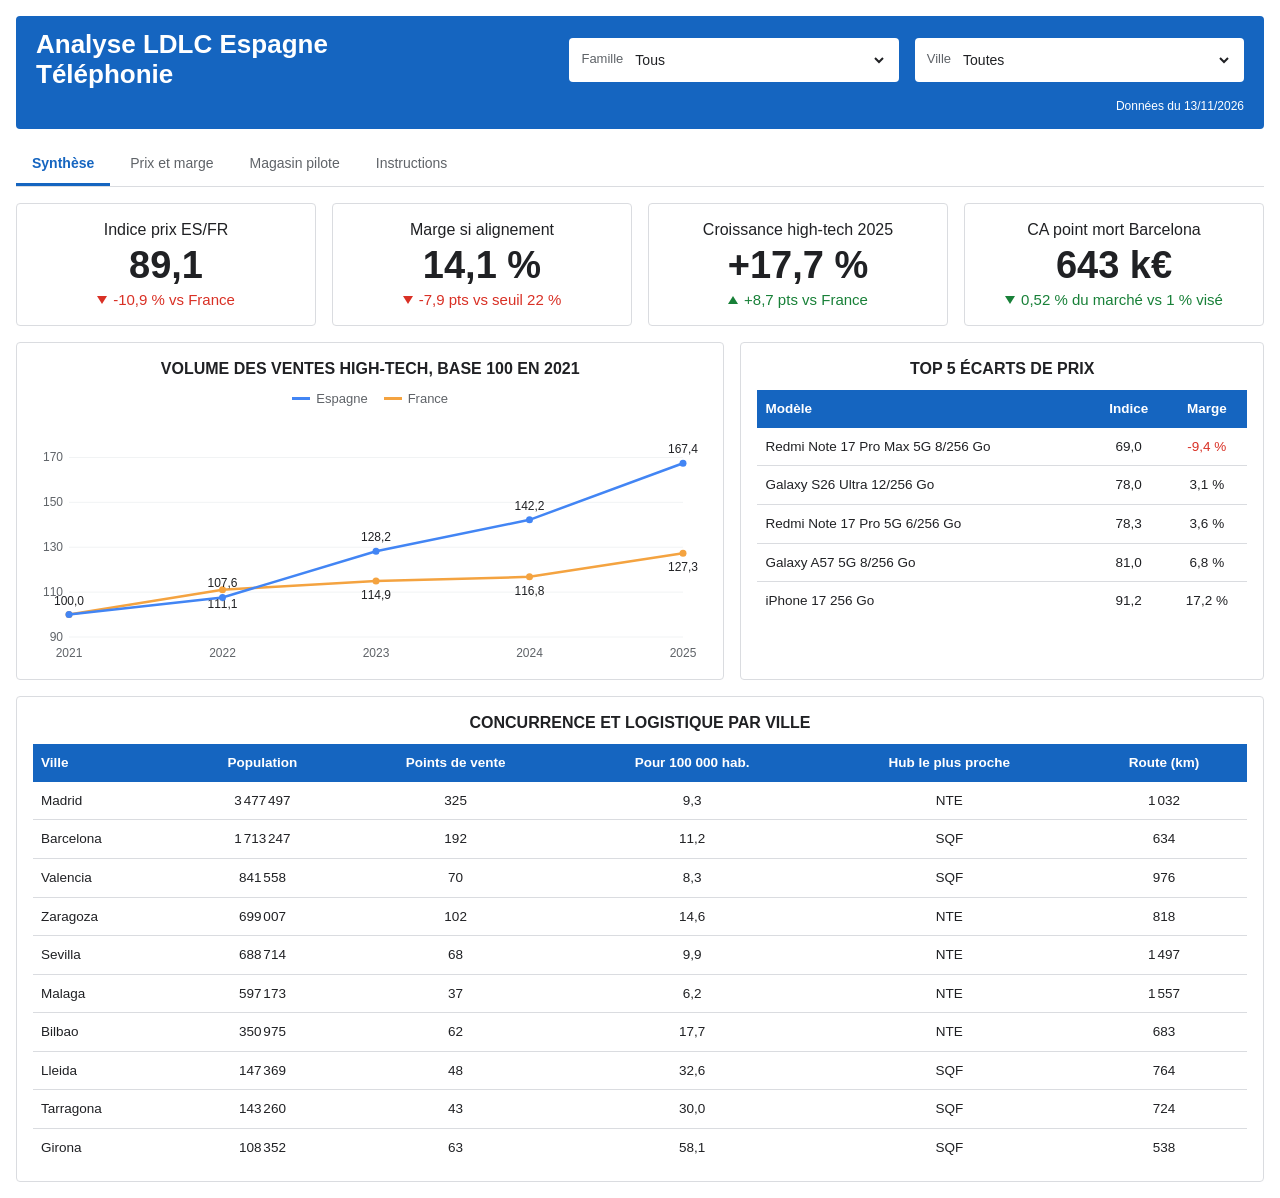
==== dashboard/index.html @ ef39bc29 "Fusion de feature/refonte-dashboard dans dev Conflits : dashboard et README pris côté refonte, base " ====
<!DOCTYPE html>
<html lang="fr">
<head>
<meta charset="utf-8">
<meta name="viewport" content="width=device-width, initial-scale=1">
<title>Analyse LDLC Espagne</title>
<style>
:root{
  --blue:#1565c0; --s1:#4285f4; --s2:#f4a340; --ink:#202124; --ink-2:#5f6368; --line:#dadce0; --soft:#f1f3f4;
  --good:#188038; --bad:#d93025; --warn:#b06000;
}
*{box-sizing:border-box}
body{margin:0;background:#fff;color:var(--ink);font:14px/1.45 Arial,Helvetica,sans-serif}
.wrap{max-width:1280px;margin:0 auto;padding:16px}

/* bandeau */
.band{background:var(--blue);color:#fff;border-radius:4px;padding:14px 20px;display:grid;grid-template-columns:minmax(220px,1.1fr) repeat(2,minmax(150px,.7fr));gap:16px;align-items:center}
.band h1{margin:0;font-size:26px;line-height:1.15;font-weight:700}
.f{background:#fff;color:var(--ink);border-radius:4px;padding:4px 12px;display:flex;align-items:center;gap:8px;height:44px}
.f span{color:var(--ink-2);font-size:13px;white-space:nowrap}
.f select{flex:1;min-width:0;border:0;background:transparent;font:inherit;color:var(--ink);height:100%;cursor:pointer}
.band .date{grid-column:1/-1;text-align:right;font-size:12px;margin-top:-8px}
.tabs{display:flex;gap:4px;margin:14px 0 4px;border-bottom:1px solid var(--line);overflow-x:auto}
.tabs button{border:0;background:none;font:inherit;font-size:14px;color:var(--ink-2);padding:10px 16px;cursor:pointer;border-bottom:3px solid transparent;white-space:nowrap}
.tabs button:hover{color:var(--ink)}
.tabs button[aria-selected=true]{color:var(--blue);border-bottom-color:var(--blue);font-weight:700}
:focus-visible{outline:2px solid var(--blue);outline-offset:2px}

/* cartes KPI */
.cards{display:grid;grid-template-columns:repeat(4,minmax(0,1fr));gap:16px;margin-top:16px}
.card{border:1px solid var(--line);border-radius:4px;padding:14px 12px;text-align:center}
.card .t{font-size:16px}
.card .v{font-size:38px;font-weight:700;line-height:1.15;margin:2px 0}
.card .d{font-size:15px}
.d.good{color:var(--good)}.d.bad{color:var(--bad)}.d.flat{color:var(--ink-2)}
.d i{display:inline-block;width:0;height:0;border-left:5px solid transparent;border-right:5px solid transparent;margin-right:6px;vertical-align:1px}
.d.up i{border-bottom:8px solid currentColor}.d.down i{border-top:8px solid currentColor}

/* blocs */
.row{display:grid;gap:16px;margin-top:16px}
.r2{grid-template-columns:minmax(0,1.15fr) minmax(0,.85fr)}
.r2e{grid-template-columns:repeat(2,minmax(0,1fr))}
.box{border:1px solid var(--line);border-radius:4px;padding:14px 16px;min-width:0}
.box h2{margin:0 0 10px;font-size:16px;font-weight:700;text-align:center;text-transform:uppercase}
.legend{display:flex;gap:16px;justify-content:center;font-size:13px;color:var(--ink-2);margin-bottom:6px}
.legend i{display:inline-block;width:18px;height:3px;margin-right:6px;vertical-align:3px}
.legend i.sq{width:10px;height:10px;border-radius:2px;vertical-align:-1px}
.chart svg{display:block;max-width:100%;height:auto;overflow:visible}
.axis text{fill:var(--ink-2);font-size:12px}
.lbl{fill:var(--ink);font-size:12px}
.gridline{stroke:var(--soft)}
.refline{stroke:var(--ink-2);stroke-dasharray:4 4}
.refnote{fill:var(--ink-2);font-size:11px}
.muted{color:var(--ink-2)}

/* tableaux */
table{border-collapse:collapse;width:100%;font-size:13.5px}
thead th{background:var(--blue);color:#fff;font-weight:700;text-align:center;padding:9px 8px;white-space:nowrap}
thead th:first-child{text-align:left}
td{padding:9px 8px;border-bottom:1px solid var(--line);text-align:center;vertical-align:top}
td:first-child{text-align:left}
tbody tr:last-child td{border-bottom:0}
.tw{overflow-x:auto}
.neg{color:var(--bad)}.pos{color:var(--good)}

/* page pilote */
.sim{display:grid;grid-template-columns:minmax(250px,320px) minmax(0,1fr);gap:16px;margin-top:16px}
.ctl{margin-bottom:14px}
.ctl label{display:flex;justify-content:space-between;gap:8px;font-size:14px}
.ctl label b{font-weight:700}
.ctl .n{font-size:12px;color:var(--ink-2);margin-top:2px}
input[type=range]{width:100%;accent-color:var(--blue)}
button.ghost{background:#fff;color:var(--ink-2);border:1px solid var(--line);border-radius:4px;padding:8px 12px;font:inherit;cursor:pointer}
button.ghost:hover{color:var(--ink);border-color:var(--ink-2)}

/* page instructions */
.ins{max-width:900px;margin:8px auto 0}
.ins h2{font-size:18px;margin:28px 0 8px;color:var(--blue)}
.ins p,.ins li{margin:0 0 6px}
.ins ul{margin:0;padding-left:20px}
.ins .box{margin-top:8px}

#tip{position:fixed;pointer-events:none;background:#202124;color:#fff;border-radius:4px;padding:8px 10px;font-size:12.5px;opacity:0;transition:opacity .1s;max-width:260px;z-index:10}
#tip b{display:block;margin-bottom:2px}
.page[hidden]{display:none}

@media (max-width:900px){
  .band{grid-template-columns:1fr}
  .band .date{margin-top:0;text-align:left}
  .cards{grid-template-columns:repeat(2,minmax(0,1fr))}
  .r2,.r2e,.sim{grid-template-columns:1fr}
  .card .v{font-size:30px}
  .wrap{padding:10px}
}
@media (prefers-reduced-motion:reduce){*{transition:none!important}}
</style>
</head>
<body>
<div class="wrap">
<header class="band">
  <h1>Analyse LDLC Espagne<br>Téléphonie</h1>
  <label class="f"><span>Famille</span><select id="fFamille" aria-label="Famille"><option>Tous</option><option>Apple</option><option>Android</option></select></label>
  <label class="f"><span>Ville</span><select id="fVille" aria-label="Ville"></select></label>
  <div class="date" id="date"></div>
</header>
<nav class="tabs" role="tablist" id="tabs">
  <button role="tab" data-p="synthese" aria-selected="true">Synthèse</button>
  <button role="tab" data-p="prix" aria-selected="false">Prix et marge</button>
  <button role="tab" data-p="pilote" aria-selected="false">Magasin pilote</button>
  <button role="tab" data-p="instructions" aria-selected="false">Instructions</button>
</nav>

<main>
<section class="page" id="p-synthese">
  <div class="cards" id="cards"></div>
  <div class="row r2">
    <div class="box">
      <h2>Volume des ventes high-tech, base 100 en 2021</h2>
      <div class="legend"><span><i style="background:var(--s1)"></i>Espagne</span><span><i style="background:var(--s2)"></i>France</span></div>
      <div class="chart" id="chartMarche"></div>
    </div>
    <div class="box">
      <h2>Top 5 écarts de prix</h2>
      <div class="tw"><table id="tabTop"></table></div>
    </div>
  </div>
  <div class="row"><div class="box"><h2>Concurrence et logistique par ville</h2><div class="tw"><table id="tabVilles"></table></div></div></div>
</section>

<section class="page" id="p-prix" hidden>
  <div class="row r2e">
    <div class="box">
      <h2>Indice de prix Espagne / France</h2>
      <div class="legend"><span><i class="sq" style="background:var(--s1)"></i>Apple</span><span><i class="sq" style="background:var(--s2)"></i>Android</span></div>
      <div class="chart" id="chartIndice"></div>
    </div>
    <div class="box">
      <h2>Marge si alignement</h2>
      <div class="legend"><span><i class="sq" style="background:var(--s1)"></i>Apple</span><span><i class="sq" style="background:var(--s2)"></i>Android</span></div>
      <div class="chart" id="chartMarge"></div>
    </div>
  </div>
</section>

<section class="page" id="p-pilote" hidden>
  <div class="cards" id="simCards"></div>
  <div class="sim">
    <div class="box"><h2>Hypothèses</h2><div id="controls"></div></div>
    <div style="display:grid;gap:16px;align-content:start;min-width:0">
      <div class="box"><h2>CA au point mort selon le loyer</h2><div class="chart" id="chartLoyer"></div></div>
      <div class="box"><h2>Compte de résultat au point mort</h2><div class="tw"><table id="tabPnl"></table></div></div>
    </div>
  </div>
</section>

<section class="page ins" id="p-instructions" hidden>
  <h2>Question</h2>
  <p>Ouvrir des magasins LDLC en Espagne, sur la téléphonie, est-il réalisable et rentable ?</p>
  <h2>Définitions</h2>
  <ul>
    <li><b>Indice de prix</b> : prix HT du concurrent espagnol / prix HT de LDLC France × 100. Sous 100, l'Espagne est moins chère. Modèles appariés par marque, modèle, capacité et RAM.</li>
    <li><b>Marge si alignement</b> : (prix HT espagnol − coût d'achat estimé) / prix HT espagnol, avec coût d'achat = prix HT France × (1 − marge brute du groupe).</li>
    <li><b>Point mort</b> : CA HT qui couvre le loyer et le personnel, soit charges fixes / (marge brute − autres charges variables).</li>
    <li><b>Part de marché requise</b> : CA au point mort / marché téléphonie de la ville, au prorata de la population.</li>
  </ul>
  <h2>Seuils de décision</h2>
  <ul><li>Indice de prix d'au moins 95.</li><li>Marge si alignement d'au moins 22 %.</li><li>Part de marché requise d'au plus 1 % (repère à discuter).</li></ul>
  <h2>Limites</h2>
  <ul id="limites"></ul>
  <h2>Les 11 KPIs</h2>
  <div class="box tw"><table id="tabKpis"></table></div>
  <h2>Hypothèses et sources</h2>
  <div class="box tw"><table id="tabHyp"></table></div>
  <h2>Journal de collecte</h2>
  <div class="box tw" id="journalWrap"><table id="tabJournal"></table></div>
  <p class="muted" style="margin-top:20px">Code et données : github.com/Chab-algo/LDLC-data. Équipe : Georges Do Xuan, Thomas Lefevbre, Benjamin Chabani, Rubens Le Scao.</p>
</section>
</main>
</div>
<div id="tip" role="tooltip"></div>

<script>
const DATA = {"genere_le": "2026-11-13", "indice_prix": [{"modele": "iPhone 17 256 Go", "marque": "Apple", "famille": "Apple", "segment": "haut", "concurrent_es": "MediaMarkt + PcComponentes", "nb_concurrents": 2, "prix_ttc_ldlc_fr": 1119.0, "prix_ttc_es": 1029.0, "prix_ht_ldlc_fr": 932.5, "prix_ht_es": 850.41, "pvpr_es": 1109.0, "indice_es_vs_fr": 91.2}, {"modele": "iPhone 17 Pro 256 Go", "marque": "Apple", "famille": "Apple", "segment": "premium", "concurrent_es": "MediaMarkt + PcComponentes", "nb_concurrents": 2, "prix_ttc_ldlc_fr": 1229.0, "prix_ttc_es": 1209.0, "prix_ht_ldlc_fr": 1024.17, "prix_ht_es": 999.175, "pvpr_es": 1319.0, "indice_es_vs_fr": 97.6}, {"modele": "iPhone 17 Pro Max 256 Go", "marque": "Apple", "famille": "Apple", "segment": "premium", "concurrent_es": "PcComponentes", "nb_concurrents": 1, "prix_ttc_ldlc_fr": 1379.0, "prix_ttc_es": 1355.0, "prix_ht_ldlc_fr": 1149.17, "prix_ht_es": 1119.83, "pvpr_es": 1469.0, "indice_es_vs_fr": 97.4}, {"modele": "iPhone 18 Pro 256 Go", "marque": "Apple", "famille": "Apple", "segment": "premium", "concurrent_es": "MediaMarkt + PcComponentes", "nb_concurrents": 2, "prix_ttc_ldlc_fr": 1479.0, "prix_ttc_es": 1444.0, "prix_ht_ldlc_fr": 1232.5, "prix_ht_es": 1193.39, "pvpr_es": null, "indice_es_vs_fr": 96.8}, {"modele": "iPhone 18 Pro 512 Go", "marque": "Apple", "famille": "Apple", "segment": "premium", "concurrent_es": "MediaMarkt + PcComponentes", "nb_concurrents": 2, "prix_ttc_ldlc_fr": 1729.0, "prix_ttc_es": 1684.0, "prix_ht_ldlc_fr": 1440.83, "prix_ht_es": 1391.735, "pvpr_es": null, "indice_es_vs_fr": 96.6}, {"modele": "iPhone 18 Pro Max 256 Go", "marque": "Apple", "famille": "Apple", "segment": "premium", "concurrent_es": "MediaMarkt + PcComponentes", "nb_concurrents": 2, "prix_ttc_ldlc_fr": 1629.0, "prix_ttc_es": 1594.0, "prix_ht_ldlc_fr": 1357.5, "prix_ht_es": 1317.355, "pvpr_es": null, "indice_es_vs_fr": 97.0}, {"modele": "iPhone 18 Pro Max 512 Go", "marque": "Apple", "famille": "Apple", "segment": "premium", "concurrent_es": "MediaMarkt + PcComponentes", "nb_concurrents": 2, "prix_ttc_ldlc_fr": 1879.0, "prix_ttc_es": 1849.0, "prix_ht_ldlc_fr": 1565.83, "prix_ht_es": 1528.1, "pvpr_es": null, "indice_es_vs_fr": 97.6}, {"modele": "Galaxy S26 Ultra 12/256 Go", "marque": "Samsung", "famille": "Android", "segment": "premium", "concurrent_es": "MediaMarkt + PcComponentes", "nb_concurrents": 2, "prix_ttc_ldlc_fr": 1569.95, "prix_ttc_es": 1234.0, "prix_ht_ldlc_fr": 1308.29, "prix_ht_es": 1019.835, "pvpr_es": 1474.0, "indice_es_vs_fr": 78.0}, {"modele": "Galaxy A57 5G 8/256 Go", "marque": "Samsung", "famille": "Android", "segment": "milieu", "concurrent_es": "MediaMarkt + PcComponentes", "nb_concurrents": 2, "prix_ttc_ldlc_fr": 659.95, "prix_ttc_es": 539.0, "prix_ht_ldlc_fr": 549.96, "prix_ht_es": 445.455, "pvpr_es": 659.0, "indice_es_vs_fr": 81.0}, {"modele": "Redmi Note 17 Pro 5G 6/256 Go", "marque": "Xiaomi", "famille": "Android", "segment": "milieu", "concurrent_es": "MediaMarkt + PcComponentes", "nb_concurrents": 2, "prix_ttc_ldlc_fr": 399.95, "prix_ttc_es": 315.885, "prix_ht_ldlc_fr": 333.29, "prix_ht_es": 261.06, "pvpr_es": 478.0, "indice_es_vs_fr": 78.3}, {"modele": "Redmi Note 17 Pro Max 5G 8/256 Go", "marque": "Xiaomi", "famille": "Android", "segment": "milieu", "concurrent_es": "MediaMarkt + PcComponentes", "nb_concurrents": 2, "prix_ttc_ldlc_fr": 599.95, "prix_ttc_es": 417.575, "prix_ht_ldlc_fr": 499.96, "prix_ht_es": 345.1, "pvpr_es": 503.66, "indice_es_vs_fr": 69.0}], "indice_synthese": [{"perimetre": "Tous modèles", "nb_modeles": 11, "indice": 89.1}, {"perimetre": "Apple", "nb_modeles": 7, "indice": 96.3}, {"perimetre": "Android", "nb_modeles": 4, "indice": 76.6}], "marge_si_alignement": [{"modele": "iPhone 17 256 Go", "famille": "Apple", "prix_ht_ldlc_fr": 932.5, "prix_ht_es": 850.41, "cout_achat_estime_ht": 704.038, "marge_si_alignement": 0.172}, {"modele": "iPhone 17 Pro 256 Go", "famille": "Apple", "prix_ht_ldlc_fr": 1024.17, "prix_ht_es": 999.175, "cout_achat_estime_ht": 773.248, "marge_si_alignement": 0.226}, {"modele": "iPhone 17 Pro Max 256 Go", "famille": "Apple", "prix_ht_ldlc_fr": 1149.17, "prix_ht_es": 1119.83, "cout_achat_estime_ht": 867.623, "marge_si_alignement": 0.225}, {"modele": "iPhone 18 Pro 256 Go", "famille": "Apple", "prix_ht_ldlc_fr": 1232.5, "prix_ht_es": 1193.39, "cout_achat_estime_ht": 930.538, "marge_si_alignement": 0.22}, {"modele": "iPhone 18 Pro 512 Go", "famille": "Apple", "prix_ht_ldlc_fr": 1440.83, "prix_ht_es": 1391.735, "cout_achat_estime_ht": 1087.827, "marge_si_alignement": 0.218}, {"modele": "iPhone 18 Pro Max 256 Go", "famille": "Apple", "prix_ht_ldlc_fr": 1357.5, "prix_ht_es": 1317.355, "cout_achat_estime_ht": 1024.912, "marge_si_alignement": 0.222}, {"modele": "iPhone 18 Pro Max 512 Go", "famille": "Apple", "prix_ht_ldlc_fr": 1565.83, "prix_ht_es": 1528.1, "cout_achat_estime_ht": 1182.202, "marge_si_alignement": 0.226}, {"modele": "Galaxy S26 Ultra 12/256 Go", "famille": "Android", "prix_ht_ldlc_fr": 1308.29, "prix_ht_es": 1019.835, "cout_achat_estime_ht": 987.759, "marge_si_alignement": 0.031}, {"modele": "Galaxy A57 5G 8/256 Go", "famille": "Android", "prix_ht_ldlc_fr": 549.96, "prix_ht_es": 445.455, "cout_achat_estime_ht": 415.22, "marge_si_alignement": 0.068}, {"modele": "Redmi Note 17 Pro 5G 6/256 Go", "famille": "Android", "prix_ht_ldlc_fr": 333.29, "prix_ht_es": 261.06, "cout_achat_estime_ht": 251.634, "marge_si_alignement": 0.036}, {"modele": "Redmi Note 17 Pro Max 5G 8/256 Go", "famille": "Android", "prix_ht_ldlc_fr": 499.96, "prix_ht_es": 345.1, "cout_achat_estime_ht": 377.47, "marge_si_alignement": -0.094}], "densite": [{"ville": "Girona", "region": "Catalogne", "population": 108352, "hub_le_plus_proche": "SQF", "distance_route_km": 537.9, "duree_route_h": 5.72, "nb_points_de_vente": 63.0, "nb_grandes_enseignes": 1.0, "points_de_vente_pour_100k_hab": 58.1}, {"ville": "Lleida", "region": "Catalogne", "population": 147369, "hub_le_plus_proche": "SQF", "distance_route_km": 764.0, "duree_route_h": 8.12, "nb_points_de_vente": 48.0, "nb_grandes_enseignes": 1.0, "points_de_vente_pour_100k_hab": 32.6}, {"ville": "Tarragona", "region": "Catalogne", "population": 143260, "hub_le_plus_proche": "SQF", "distance_route_km": 724.4, "duree_route_h": 7.68, "nb_points_de_vente": 43.0, "nb_grandes_enseignes": 1.0, "points_de_vente_pour_100k_hab": 30.0}, {"ville": "Bilbao", "region": "Pays basque", "population": 350975, "hub_le_plus_proche": "NTE", "distance_route_km": 682.8, "duree_route_h": 7.13, "nb_points_de_vente": 62.0, "nb_grandes_enseignes": 2.0, "points_de_vente_pour_100k_hab": 17.7}, {"ville": "Zaragoza", "region": "Aragon", "population": 699007, "hub_le_plus_proche": "NTE", "distance_route_km": 818.0, "duree_route_h": 8.74, "nb_points_de_vente": 102.0, "nb_grandes_enseignes": 3.0, "points_de_vente_pour_100k_hab": 14.6}, {"ville": "Barcelona", "region": "Catalogne", "population": 1713247, "hub_le_plus_proche": "SQF", "distance_route_km": 634.2, "duree_route_h": 6.79, "nb_points_de_vente": 192.0, "nb_grandes_enseignes": 11.0, "points_de_vente_pour_100k_hab": 11.2}, {"ville": "Sevilla", "region": "Andalousie", "population": 688714, "hub_le_plus_proche": "NTE", "distance_route_km": 1497.0, "duree_route_h": 15.8, "nb_points_de_vente": 68.0, "nb_grandes_enseignes": 0.0, "points_de_vente_pour_100k_hab": 9.9}, {"ville": "Madrid", "region": "Communauté de Madrid", "population": 3477497, "hub_le_plus_proche": "NTE", "distance_route_km": 1031.5, "duree_route_h": 10.99, "nb_points_de_vente": 325.0, "nb_grandes_enseignes": 12.0, "points_de_vente_pour_100k_hab": 9.3}, {"ville": "Valencia", "region": "Communauté valencienne", "population": 841558, "hub_le_plus_proche": "SQF", "distance_route_km": 975.7, "duree_route_h": 10.43, "nb_points_de_vente": 70.0, "nb_grandes_enseignes": 2.0, "points_de_vente_pour_100k_hab": 8.3}, {"ville": "Malaga", "region": "Andalousie", "population": 597173, "hub_le_plus_proche": "NTE", "distance_route_km": 1556.5, "duree_route_h": 16.83, "nb_points_de_vente": 37.0, "nb_grandes_enseignes": 3.0, "points_de_vente_pour_100k_hab": 6.2}], "concurrents": [{"ville": "Barcelona", "enseigne": "Indépendant ou non identifié", "type": "independant", "nb": 174.0}, {"ville": "Barcelona", "enseigne": "Fnac", "type": "specialiste", "nb": 5.0}, {"ville": "Barcelona", "enseigne": "MediaMarkt", "type": "specialiste", "nb": 5.0}, {"ville": "Barcelona", "enseigne": "Phone House", "type": "operateur_revendeur", "nb": 2.0}, {"ville": "Barcelona", "enseigne": "Samsung", "type": "marque", "nb": 2.0}, {"ville": "Barcelona", "enseigne": "Apple", "type": "marque", "nb": 2.0}, {"ville": "Barcelona", "enseigne": "PcComponentes", "type": "specialiste", "nb": 1.0}, {"ville": "Barcelona", "enseigne": "Orange", "type": "operateur", "nb": 1.0}, {"ville": "Bilbao", "enseigne": "Indépendant ou non identifié", "type": "independant", "nb": 57.0}, {"ville": "Bilbao", "enseigne": "Phone House", "type": "operateur_revendeur", "nb": 2.0}, {"ville": "Bilbao", "enseigne": "Fnac", "type": "specialiste", "nb": 1.0}, {"ville": "Bilbao", "enseigne": "MediaMarkt", "type": "specialiste", "nb": 1.0}, {"ville": "Bilbao", "enseigne": "Vodafone", "type": "operateur", "nb": 1.0}, {"ville": "Girona", "enseigne": "Indépendant ou non identifié", "type": "independant", "nb": 56.0}, {"ville": "Girona", "enseigne": "Movistar", "type": "operateur", "nb": 2.0}, {"ville": "Girona", "enseigne": "Yoigo", "type": "operateur", "nb": 2.0}, {"ville": "Girona", "enseigne": "Phone House", "type": "operateur_revendeur", "nb": 1.0}, {"ville": "Girona", "enseigne": "MediaMarkt", "type": "specialiste", "nb": 1.0}, {"ville": "Girona", "enseigne": "Orange", "type": "operateur", "nb": 1.0}, {"ville": "Lleida", "enseigne": "Indépendant ou non identifié", "type": "independant", "nb": 46.0}, {"ville": "Lleida", "enseigne": "MediaMarkt", "type": "specialiste", "nb": 1.0}, {"ville": "Lleida", "enseigne": "Yoigo", "type": "operateur", "nb": 1.0}, {"ville": "Madrid", "enseigne": "Indépendant ou non identifié", "type": "independant", "nb": 291.0}, {"ville": "Madrid", "enseigne": "MediaMarkt", "type": "specialiste", "nb": 8.0}, {"ville": "Madrid", "enseigne": "Orange", "type": "operateur", "nb": 5.0}, {"ville": "Madrid", "enseigne": "Movistar", "type": "operateur", "nb": 4.0}, {"ville": "Madrid", "enseigne": "Samsung", "type": "marque", "nb": 4.0}, {"ville": "Madrid", "enseigne": "Vodafone", "type": "operateur", "nb": 3.0}, {"ville": "Madrid", "enseigne": "Phone House", "type": "operateur_revendeur", "nb": 3.0}, {"ville": "Madrid", "enseigne": "Apple", "type": "marque", "nb": 2.0}, {"ville": "Madrid", "enseigne": "Fnac", "type": "specialiste", "nb": 2.0}, {"ville": "Madrid", "enseigne": "PcComponentes", "type": "specialiste", "nb": 1.0}, {"ville": "Madrid", "enseigne": "El Corte Inglés", "type": "generaliste", "nb": 1.0}, {"ville": "Madrid", "enseigne": "Xiaomi", "type": "marque", "nb": 1.0}, {"ville": "Malaga", "enseigne": "Indépendant ou non identifié", "type": "independant", "nb": 30.0}, {"ville": "Malaga", "enseigne": "MediaMarkt", "type": "specialiste", "nb": 2.0}, {"ville": "Malaga", "enseigne": "Vodafone", "type": "operateur", "nb": 1.0}, {"ville": "Malaga", "enseigne": "Worten", "type": "specialiste", "nb": 1.0}, {"ville": "Malaga", "enseigne": "Phone House", "type": "operateur_revendeur", "nb": 1.0}, {"ville": "Malaga", "enseigne": "Orange", "type": "operateur", "nb": 1.0}, {"ville": "Malaga", "enseigne": "Movistar", "type": "operateur", "nb": 1.0}, {"ville": "Sevilla", "enseigne": "Indépendant ou non identifié", "type": "independant", "nb": 65.0}, {"ville": "Sevilla", "enseigne": "Phone House", "type": "operateur_revendeur", "nb": 2.0}, {"ville": "Sevilla", "enseigne": "Yoigo", "type": "operateur", "nb": 1.0}, {"ville": "Tarragona", "enseigne": "Indépendant ou non identifié", "type": "independant", "nb": 38.0}, {"ville": "Tarragona", "enseigne": "Movistar", "type": "operateur", "nb": 2.0}, {"ville": "Tarragona", "enseigne": "Yoigo", "type": "operateur", "nb": 1.0}, {"ville": "Tarragona", "enseigne": "Orange", "type": "operateur", "nb": 1.0}, {"ville": "Tarragona", "enseigne": "MediaMarkt", "type": "specialiste", "nb": 1.0}, {"ville": "Valencia", "enseigne": "Indépendant ou non identifié", "type": "independant", "nb": 65.0}, {"ville": "Valencia", "enseigne": "MediaMarkt", "type": "specialiste", "nb": 2.0}, {"ville": "Valencia", "enseigne": "Phone House", "type": "operateur_revendeur", "nb": 2.0}, {"ville": "Valencia", "enseigne": "Apple", "type": "marque", "nb": 1.0}, {"ville": "Zaragoza", "enseigne": "Indépendant ou non identifié", "type": "independant", "nb": 97.0}, {"ville": "Zaragoza", "enseigne": "Fnac", "type": "specialiste", "nb": 2.0}, {"ville": "Zaragoza", "enseigne": "MediaMarkt", "type": "specialiste", "nb": 1.0}, {"ville": "Zaragoza", "enseigne": "Apple", "type": "marque", "nb": 1.0}, {"ville": "Zaragoza", "enseigne": "Phone House", "type": "operateur_revendeur", "nb": 1.0}], "marche": [{"pays": "FR", "annee": 2024, "indicateur": "marche_biens_techniques", "valeur": 28000.0, "unite": "M€", "statut": "donnée sourcée", "source": "fiche entreprise section 13"}, {"pays": "ES", "annee": 2024, "indicateur": "marche_biens_techniques", "valeur": 12000.0, "unite": "M€", "statut": "donnée sourcée", "source": "fiche entreprise section 13"}, {"pays": "FR", "annee": 2023, "indicateur": "marche_telephonie", "valeur": 8700.0, "unite": "M€", "statut": "donnée sourcée", "source": "GfK via AVCesar, télécoms"}, {"pays": "ES", "annee": 2024, "indicateur": "part_telephonie", "valeur": 0.299, "unite": "taux", "statut": "donnée sourcée", "source": "AECOC / GfK"}, {"pays": "ES", "annee": 2024, "indicateur": "marche_telephonie", "valeur": 3588.0, "unite": "M€", "statut": "calcul équipe", "source": "29,9 % de 12 000 M€"}, {"pays": "ES", "annee": 2024, "indicateur": "croissance_biens_techniques", "valeur": 0.066, "unite": "taux", "statut": "donnée sourcée", "source": "fiche entreprise section 13"}, {"pays": "ES", "annee": 2025, "indicateur": "croissance_biens_techniques", "valeur": 0.024, "unite": "taux", "statut": "donnée sourcée", "source": "fiche entreprise section 13"}, {"pays": "FR", "annee": 2024, "indicateur": "croissance_biens_techniques", "valeur": -0.01, "unite": "taux", "statut": "donnée sourcée", "source": "fiche entreprise section 13"}, {"pays": "FR", "annee": 2025, "indicateur": "croissance_biens_techniques", "valeur": -0.016, "unite": "taux", "statut": "donnée sourcée", "source": "fiche entreprise section 13"}, {"pays": "ES", "annee": 2026, "indicateur": "part_parc_apple", "valeur": 0.3135, "unite": "taux", "statut": "donnée sourcée", "source": "StatCounter, août 2026"}, {"pays": "ES", "annee": 2026, "indicateur": "part_parc_samsung", "valeur": 0.2493, "unite": "taux", "statut": "donnée sourcée", "source": "StatCounter, août 2026"}, {"pays": "ES", "annee": 2026, "indicateur": "part_parc_xiaomi", "valeur": 0.2222, "unite": "taux", "statut": "donnée sourcée", "source": "StatCounter, août 2026"}, {"pays": "ES", "annee": 2024, "indicateur": "part_marche_mediamarkt", "valeur": 0.215, "unite": "taux", "statut": "donnée sourcée", "source": "Ceconomy, exercice 2023-2024"}, {"pays": "FR", "annee": 2026, "indicateur": "catalogue_smartphones_ldlc", "valeur": 391.0, "unite": "références", "statut": "donnée sourcée", "source": "page catégorie smartphones de ldlc.com lue le 13/11/2026 : Apple 101, Samsung 122, Xiaomi 27, autres 141 (coloris et capacités comptés séparément)"}, {"pays": "ES", "annee": 2024, "indicateur": "marche_telephonie_recoupement", "valeur": 3300.0, "unite": "M€", "statut": "donnée sourcée (presse)", "source": "Merca2 (04/03/2025) : 3 300 M€ de facturation et 10,41 M d unités en 2024 ; recoupe l estimation de 3 588 M€ ci-dessus (écart de 8 %)"}, {"pays": "ES", "annee": 2024, "indicateur": "prix_moyen_smartphone", "valeur": 317.0, "unite": "€", "statut": "donnée sourcée (presse)", "source": "Merca2 : 316,67 € de dépense moyenne par smartphone (tous segments) ; nos 11 modèles sont des modèles récents plus chers"}, {"pays": "FR", "annee": 2025, "indicateur": "part_ldlc_high_tech_en_ligne", "valeur": 0.095, "unite": "taux", "statut": "estimation équipe", "source": "CA France 2025-2026 de LDLC (464,0 M€) / marché du high-tech en e-commerce 4,9 Md€ (Fevad 2024) : ordre de grandeur de 9 à 10 %, surestimé (le CA inclut BtoB et magasins)"}, {"pays": "FR", "annee": 2026, "indicateur": "marge_telephonie_estimee", "valeur": 0.15, "unite": "taux", "statut": "estimation équipe", "source": "LDLC ne publie aucune marge par famille. Fourchette de 10 à 20 % pour un distributeur sur smartphones (pages sectorielles peu fiables, Fnac Darty indique que la téléphonie dilue sa marge). Marge du groupe LDLC : 24,5 % (2025-2026), 21,1 % (2024-2025)"}, {"pays": "ES", "annee": 2015, "indicateur": "eurostat_VOL_SLS_G47_I21_NSA", "valeur": 95.0, "unite": "I21", "statut": "donnée sourcée", "source": "Eurostat sts_trtu_a"}, {"pays": "ES", "annee": 2016, "indicateur": "eurostat_VOL_SLS_G47_I21_NSA", "valeur": 98.7, "unite": "I21", "statut": "donnée sourcée", "source": "Eurostat sts_trtu_a"}, {"pays": "ES", "annee": 2017, "indicateur": "eurostat_VOL_SLS_G47_I21_NSA", "valeur": 99.4, "unite": "I21", "statut": "donnée sourcée", "source": "Eurostat sts_trtu_a"}, {"pays": "ES", "annee": 2018, "indicateur": "eurostat_VOL_SLS_G47_I21_NSA", "valeur": 100.2, "unite": "I21", "statut": "donnée sourcée", "source": "Eurostat sts_trtu_a"}, {"pays": "ES", "annee": 2019, "indicateur": "eurostat_VOL_SLS_G47_I21_NSA", "valeur": 102.6, "unite": "I21", "statut": "donnée sourcée", "source": "Eurostat sts_trtu_a"}, {"pays": "ES", "annee": 2020, "indicateur": "eurostat_VOL_SLS_G47_I21_NSA", "valeur": 96.1, "unite": "I21", "statut": "donnée sourcée", "source": "Eurostat sts_trtu_a"}, {"pays": "ES", "annee": 2021, "indicateur": "eurostat_VOL_SLS_G47_I21_NSA", "valeur": 100.0, "unite": "I21", "statut": "donnée sourcée", "source": "Eurostat sts_trtu_a"}, {"pays": "ES", "annee": 2022, "indicateur": "eurostat_VOL_SLS_G47_I21_NSA", "valeur": 102.1, "unite": "I21", "statut": "donnée sourcée", "source": "Eurostat sts_trtu_a"}, {"pays": "ES", "annee": 2023, "indicateur": "eurostat_VOL_SLS_G47_I21_NSA", "valeur": 104.5, "unite": "I21", "statut": "donnée sourcée", "source": "Eurostat sts_trtu_a"}, {"pays": "ES", "annee": 2024, "indicateur": "eurostat_VOL_SLS_G47_I21_NSA", "valeur": 106.8, "unite": "I21", "statut": "donnée sourcée", "source": "Eurostat sts_trtu_a"}, {"pays": "ES", "annee": 2025, "indicateur": "eurostat_VOL_SLS_G47_I21_NSA", "valeur": 111.2, "unite": "I21", "statut": "donnée sourcée", "source": "Eurostat sts_trtu_a"}, {"pays": "FR", "annee": 2015, "indicateur": "eurostat_VOL_SLS_G47_I21_NSA", "valeur": 83.4, "unite": "I21", "statut": "donnée sourcée", "source": "Eurostat sts_trtu_a"}, {"pays": "FR", "annee": 2016, "indicateur": "eurostat_VOL_SLS_G47_I21_NSA", "valeur": 86.2, "unite": "I21", "statut": "donnée sourcée", "source": "Eurostat sts_trtu_a"}, {"pays": "FR", "annee": 2017, "indicateur": "eurostat_VOL_SLS_G47_I21_NSA", "valeur": 89.0, "unite": "I21", "statut": "donnée sourcée", "source": "Eurostat sts_trtu_a"}, {"pays": "FR", "annee": 2018, "indicateur": "eurostat_VOL_SLS_G47_I21_NSA", "valeur": 91.5, "unite": "I21", "statut": "donnée sourcée", "source": "Eurostat sts_trtu_a"}, {"pays": "FR", "annee": 2019, "indicateur": "eurostat_VOL_SLS_G47_I21_NSA", "valeur": 93.6, "unite": "I21", "statut": "donnée sourcée", "source": "Eurostat sts_trtu_a"}, {"pays": "FR", "annee": 2020, "indicateur": "eurostat_VOL_SLS_G47_I21_NSA", "valeur": 91.3, "unite": "I21", "statut": "donnée sourcée", "source": "Eurostat sts_trtu_a"}, {"pays": "FR", "annee": 2021, "indicateur": "eurostat_VOL_SLS_G47_I21_NSA", "valeur": 100.0, "unite": "I21", "statut": "donnée sourcée", "source": "Eurostat sts_trtu_a"}, {"pays": "FR", "annee": 2022, "indicateur": "eurostat_VOL_SLS_G47_I21_NSA", "valeur": 103.2, "unite": "I21", "statut": "donnée sourcée", "source": "Eurostat sts_trtu_a"}, {"pays": "FR", "annee": 2023, "indicateur": "eurostat_VOL_SLS_G47_I21_NSA", "valeur": 101.0, "unite": "I21", "statut": "donnée sourcée", "source": "Eurostat sts_trtu_a"}, {"pays": "FR", "annee": 2024, "indicateur": "eurostat_VOL_SLS_G47_I21_NSA", "valeur": 103.2, "unite": "I21", "statut": "donnée sourcée", "source": "Eurostat sts_trtu_a"}, {"pays": "FR", "annee": 2025, "indicateur": "eurostat_VOL_SLS_G47_I21_NSA", "valeur": 106.1, "unite": "I21", "statut": "donnée sourcée", "source": "Eurostat sts_trtu_a"}, {"pays": "ES", "annee": 2015, "indicateur": "eurostat_VOL_SLS_G47_I15_NSA", "valeur": 100.0, "unite": "I15", "statut": "donnée sourcée", "source": "Eurostat sts_trtu_a"}, {"pays": "ES", "annee": 2016, "indicateur": "eurostat_VOL_SLS_G47_I15_NSA", "valeur": 103.9, "unite": "I15", "statut": "donnée sourcée", "source": "Eurostat sts_trtu_a"}, {"pays": "ES", "annee": 2017, "indicateur": "eurostat_VOL_SLS_G47_I15_NSA", "valeur": 104.7, "unite": "I15", "statut": "donnée sourcée", "source": "Eurostat sts_trtu_a"}, {"pays": "ES", "annee": 2018, "indicateur": "eurostat_VOL_SLS_G47_I15_NSA", "valeur": 105.5, "unite": "I15", "statut": "donnée sourcée", "source": "Eurostat sts_trtu_a"}, {"pays": "ES", "annee": 2019, "indicateur": "eurostat_VOL_SLS_G47_I15_NSA", "valeur": 108.0, "unite": "I15", "statut": "donnée sourcée", "source": "Eurostat sts_trtu_a"}, {"pays": "ES", "annee": 2020, "indicateur": "eurostat_VOL_SLS_G47_I15_NSA", "valeur": 101.2, "unite": "I15", "statut": "donnée sourcée", "source": "Eurostat sts_trtu_a"}, {"pays": "ES", "annee": 2021, "indicateur": "eurostat_VOL_SLS_G47_I15_NSA", "valeur": 104.1, "unite": "I15", "statut": "donnée sourcée", "source": "Eurostat sts_trtu_a"}, {"pays": "ES", "annee": 2022, "indicateur": "eurostat_VOL_SLS_G47_I15_NSA", "valeur": 104.6, "unite": "I15", "statut": "donnée sourcée", "source": "Eurostat sts_trtu_a"}, {"pays": "ES", "annee": 2023, "indicateur": "eurostat_VOL_SLS_G47_I15_NSA", "valeur": 112.2, "unite": "I15", "statut": "donnée sourcée", "source": "Eurostat sts_trtu_a"}, {"pays": "FR", "annee": 2015, "indicateur": "eurostat_VOL_SLS_G47_I15_NSA", "valeur": 100.0, "unite": "I15", "statut": "donnée sourcée", "source": "Eurostat sts_trtu_a"}, {"pays": "FR", "annee": 2016, "indicateur": "eurostat_VOL_SLS_G47_I15_NSA", "valeur": 103.4, "unite": "I15", "statut": "donnée sourcée", "source": "Eurostat sts_trtu_a"}, {"pays": "FR", "annee": 2017, "indicateur": "eurostat_VOL_SLS_G47_I15_NSA", "valeur": 106.8, "unite": "I15", "statut": "donnée sourcée", "source": "Eurostat sts_trtu_a"}, {"pays": "FR", "annee": 2018, "indicateur": "eurostat_VOL_SLS_G47_I15_NSA", "valeur": 109.8, "unite": "I15", "statut": "donnée sourcée", "source": "Eurostat sts_trtu_a"}, {"pays": "FR", "annee": 2019, "indicateur": "eurostat_VOL_SLS_G47_I15_NSA", "valeur": 112.8, "unite": "I15", "statut": "donnée sourcée", "source": "Eurostat sts_trtu_a"}, {"pays": "FR", "annee": 2020, "indicateur": "eurostat_VOL_SLS_G47_I15_NSA", "valeur": 110.7, "unite": "I15", "statut": "donnée sourcée", "source": "Eurostat sts_trtu_a"}, {"pays": "FR", "annee": 2021, "indicateur": "eurostat_VOL_SLS_G47_I15_NSA", "valeur": 121.6, "unite": "I15", "statut": "donnée sourcée", "source": "Eurostat sts_trtu_a"}, {"pays": "FR", "annee": 2022, "indicateur": "eurostat_VOL_SLS_G47_I15_NSA", "valeur": 125.8, "unite": "I15", "statut": "donnée sourcée", "source": "Eurostat sts_trtu_a"}, {"pays": "FR", "annee": 2023, "indicateur": "eurostat_VOL_SLS_G47_I15_NSA", "valeur": 123.4, "unite": "I15", "statut": "donnée sourcée", "source": "Eurostat sts_trtu_a"}, {"pays": "ES", "annee": 2015, "indicateur": "eurostat_VOL_SLS_G47_I10_NSA", "valeur": 85.7, "unite": "I10", "statut": "donnée sourcée", "source": "Eurostat sts_trtu_a"}, {"pays": "ES", "annee": 2016, "indicateur": "eurostat_VOL_SLS_G47_I10_NSA", "valeur": 88.9, "unite": "I10", "statut": "donnée sourcée", "source": "Eurostat sts_trtu_a"}, {"pays": "ES", "annee": 2017, "indicateur": "eurostat_VOL_SLS_G47_I10_NSA", "valeur": 89.9, "unite": "I10", "statut": "donnée sourcée", "source": "Eurostat sts_trtu_a"}, {"pays": "FR", "annee": 2015, "indicateur": "eurostat_VOL_SLS_G47_I10_NSA", "valeur": 114.1, "unite": "I10", "statut": "donnée sourcée", "source": "Eurostat sts_trtu_a"}, {"pays": "FR", "annee": 2016, "indicateur": "eurostat_VOL_SLS_G47_I10_NSA", "valeur": 118.3, "unite": "I10", "statut": "donnée sourcée", "source": "Eurostat sts_trtu_a"}, {"pays": "FR", "annee": 2017, "indicateur": "eurostat_VOL_SLS_G47_I10_NSA", "valeur": 122.4, "unite": "I10", "statut": "donnée sourcée", "source": "Eurostat sts_trtu_a"}, {"pays": "ES", "annee": 2015, "indicateur": "eurostat_VOL_SLS_G47_I21_CA", "valeur": 95.1, "unite": "I21", "statut": "donnée sourcée", "source": "Eurostat sts_trtu_a"}, {"pays": "ES", "annee": 2016, "indicateur": "eurostat_VOL_SLS_G47_I21_CA", "valeur": 98.5, "unite": "I21", "statut": "donnée sourcée", "source": "Eurostat sts_trtu_a"}, {"pays": "ES", "annee": 2017, "indicateur": "eurostat_VOL_SLS_G47_I21_CA", "valeur": 99.6, "unite": "I21", "statut": "donnée sourcée", "source": "Eurostat sts_trtu_a"}, {"pays": "ES", "annee": 2018, "indicateur": "eurostat_VOL_SLS_G47_I21_CA", "valeur": 100.3, "unite": "I21", "statut": "donnée sourcée", "source": "Eurostat sts_trtu_a"}, {"pays": "ES", "annee": 2019, "indicateur": "eurostat_VOL_SLS_G47_I21_CA", "valeur": 102.6, "unite": "I21", "statut": "donnée sourcée", "source": "Eurostat sts_trtu_a"}, {"pays": "ES", "annee": 2020, "indicateur": "eurostat_VOL_SLS_G47_I21_CA", "valeur": 95.9, "unite": "I21", "statut": "donnée sourcée", "source": "Eurostat sts_trtu_a"}, {"pays": "ES", "annee": 2021, "indicateur": "eurostat_VOL_SLS_G47_I21_CA", "valeur": 100.0, "unite": "I21", "statut": "donnée sourcée", "source": "Eurostat sts_trtu_a"}, {"pays": "ES", "annee": 2022, "indicateur": "eurostat_VOL_SLS_G47_I21_CA", "valeur": 102.1, "unite": "I21", "statut": "donnée sourcée", "source": "Eurostat sts_trtu_a"}, {"pays": "ES", "annee": 2023, "indicateur": "eurostat_VOL_SLS_G47_I21_CA", "valeur": 104.8, "unite": "I21", "statut": "donnée sourcée", "source": "Eurostat sts_trtu_a"}, {"pays": "ES", "annee": 2024, "indicateur": "eurostat_VOL_SLS_G47_I21_CA", "valeur": 106.6, "unite": "I21", "statut": "donnée sourcée", "source": "Eurostat sts_trtu_a"}, {"pays": "ES", "annee": 2025, "indicateur": "eurostat_VOL_SLS_G47_I21_CA", "valeur": 111.2, "unite": "I21", "statut": "donnée sourcée", "source": "Eurostat sts_trtu_a"}, {"pays": "FR", "annee": 2015, "indicateur": "eurostat_VOL_SLS_G47_I21_CA", "valeur": 83.5, "unite": "I21", "statut": "donnée sourcée", "source": "Eurostat sts_trtu_a"}, {"pays": "FR", "annee": 2016, "indicateur": "eurostat_VOL_SLS_G47_I21_CA", "valeur": 85.9, "unite": "I21", "statut": "donnée sourcée", "source": "Eurostat sts_trtu_a"}, {"pays": "FR", "annee": 2017, "indicateur": "eurostat_VOL_SLS_G47_I21_CA", "valeur": 89.0, "unite": "I21", "statut": "donnée sourcée", "source": "Eurostat sts_trtu_a"}, {"pays": "FR", "annee": 2018, "indicateur": "eurostat_VOL_SLS_G47_I21_CA", "valeur": 91.5, "unite": "I21", "statut": "donnée sourcée", "source": "Eurostat sts_trtu_a"}, {"pays": "FR", "annee": 2019, "indicateur": "eurostat_VOL_SLS_G47_I21_CA", "valeur": 93.7, "unite": "I21", "statut": "donnée sourcée", "source": "Eurostat sts_trtu_a"}, {"pays": "FR", "annee": 2020, "indicateur": "eurostat_VOL_SLS_G47_I21_CA", "valeur": 91.2, "unite": "I21", "statut": "donnée sourcée", "source": "Eurostat sts_trtu_a"}, {"pays": "FR", "annee": 2021, "indicateur": "eurostat_VOL_SLS_G47_I21_CA", "valeur": 100.0, "unite": "I21", "statut": "donnée sourcée", "source": "Eurostat sts_trtu_a"}, {"pays": "FR", "annee": 2022, "indicateur": "eurostat_VOL_SLS_G47_I21_CA", "valeur": 102.9, "unite": "I21", "statut": "donnée sourcée", "source": "Eurostat sts_trtu_a"}, {"pays": "FR", "annee": 2023, "indicateur": "eurostat_VOL_SLS_G47_I21_CA", "valeur": 101.0, "unite": "I21", "statut": "donnée sourcée", "source": "Eurostat sts_trtu_a"}, {"pays": "FR", "annee": 2024, "indicateur": "eurostat_VOL_SLS_G47_I21_CA", "valeur": 103.2, "unite": "I21", "statut": "donnée sourcée", "source": "Eurostat sts_trtu_a"}, {"pays": "FR", "annee": 2025, "indicateur": "eurostat_VOL_SLS_G47_I21_CA", "valeur": 106.3, "unite": "I21", "statut": "donnée sourcée", "source": "Eurostat sts_trtu_a"}, {"pays": "ES", "annee": 2015, "indicateur": "eurostat_VOL_SLS_G47_I15_CA", "valeur": 100.0, "unite": "I15", "statut": "donnée sourcée", "source": "Eurostat sts_trtu_a"}, {"pays": "ES", "annee": 2016, "indicateur": "eurostat_VOL_SLS_G47_I15_CA", "valeur": 103.9, "unite": "I15", "statut": "donnée sourcée", "source": "Eurostat sts_trtu_a"}, {"pays": "ES", "annee": 2017, "indicateur": "eurostat_VOL_SLS_G47_I15_CA", "valeur": 104.7, "unite": "I15", "statut": "donnée sourcée", "source": "Eurostat sts_trtu_a"}, {"pays": "ES", "annee": 2018, "indicateur": "eurostat_VOL_SLS_G47_I15_CA", "valeur": 105.4, "unite": "I15", "statut": "donnée sourcée", "source": "Eurostat sts_trtu_a"}, {"pays": "ES", "annee": 2019, "indicateur": "eurostat_VOL_SLS_G47_I15_CA", "valeur": 107.8, "unite": "I15", "statut": "donnée sourcée", "source": "Eurostat sts_trtu_a"}, {"pays": "ES", "annee": 2020, "indicateur": "eurostat_VOL_SLS_G47_I15_CA", "valeur": 100.9, "unite": "I15", "statut": "donnée sourcée", "source": "Eurostat sts_trtu_a"}, {"pays": "ES", "annee": 2021, "indicateur": "eurostat_VOL_SLS_G47_I15_CA", "valeur": 104.1, "unite": "I15", "statut": "donnée sourcée", "source": "Eurostat sts_trtu_a"}, {"pays": "ES", "annee": 2022, "indicateur": "eurostat_VOL_SLS_G47_I15_CA", "valeur": 104.8, "unite": "I15", "statut": "donnée sourcée", "source": "Eurostat sts_trtu_a"}, {"pays": "ES", "annee": 2023, "indicateur": "eurostat_VOL_SLS_G47_I15_CA", "valeur": 112.3, "unite": "I15", "statut": "donnée sourcée", "source": "Eurostat sts_trtu_a"}, {"pays": "FR", "annee": 2015, "indicateur": "eurostat_VOL_SLS_G47_I15_CA", "valeur": 100.0, "unite": "I15", "statut": "donnée sourcée", "source": "Eurostat sts_trtu_a"}, {"pays": "FR", "annee": 2016, "indicateur": "eurostat_VOL_SLS_G47_I15_CA", "valeur": 103.0, "unite": "I15", "statut": "donnée sourcée", "source": "Eurostat sts_trtu_a"}, {"pays": "FR", "annee": 2017, "indicateur": "eurostat_VOL_SLS_G47_I15_CA", "valeur": 106.7, "unite": "I15", "statut": "donnée sourcée", "source": "Eurostat sts_trtu_a"}, {"pays": "FR", "annee": 2018, "indicateur": "eurostat_VOL_SLS_G47_I15_CA", "valeur": 109.7, "unite": "I15", "statut": "donnée sourcée", "source": "Eurostat sts_trtu_a"}, {"pays": "FR", "annee": 2019, "indicateur": "eurostat_VOL_SLS_G47_I15_CA", "valeur": 112.7, "unite": "I15", "statut": "donnée sourcée", "source": "Eurostat sts_trtu_a"}, {"pays": "FR", "annee": 2020, "indicateur": "eurostat_VOL_SLS_G47_I15_CA", "valeur": 110.5, "unite": "I15", "statut": "donnée sourcée", "source": "Eurostat sts_trtu_a"}, {"pays": "FR", "annee": 2021, "indicateur": "eurostat_VOL_SLS_G47_I15_CA", "valeur": 121.4, "unite": "I15", "statut": "donnée sourcée", "source": "Eurostat sts_trtu_a"}, {"pays": "FR", "annee": 2022, "indicateur": "eurostat_VOL_SLS_G47_I15_CA", "valeur": 125.4, "unite": "I15", "statut": "donnée sourcée", "source": "Eurostat sts_trtu_a"}, {"pays": "FR", "annee": 2023, "indicateur": "eurostat_VOL_SLS_G47_I15_CA", "valeur": 123.2, "unite": "I15", "statut": "donnée sourcée", "source": "Eurostat sts_trtu_a"}, {"pays": "ES", "annee": 2015, "indicateur": "eurostat_VOL_SLS_G47_I10_CA", "valeur": 85.7, "unite": "I10", "statut": "donnée sourcée", "source": "Eurostat sts_trtu_a"}, {"pays": "ES", "annee": 2016, "indicateur": "eurostat_VOL_SLS_G47_I10_CA", "valeur": 88.8, "unite": "I10", "statut": "donnée sourcée", "source": "Eurostat sts_trtu_a"}, {"pays": "ES", "annee": 2017, "indicateur": "eurostat_VOL_SLS_G47_I10_CA", "valeur": 90.0, "unite": "I10", "statut": "donnée sourcée", "source": "Eurostat sts_trtu_a"}, {"pays": "FR", "annee": 2015, "indicateur": "eurostat_VOL_SLS_G47_I10_CA", "valeur": 114.3, "unite": "I10", "statut": "donnée sourcée", "source": "Eurostat sts_trtu_a"}, {"pays": "FR", "annee": 2016, "indicateur": "eurostat_VOL_SLS_G47_I10_CA", "valeur": 117.8, "unite": "I10", "statut": "donnée sourcée", "source": "Eurostat sts_trtu_a"}, {"pays": "FR", "annee": 2017, "indicateur": "eurostat_VOL_SLS_G47_I10_CA", "valeur": 122.3, "unite": "I10", "statut": "donnée sourcée", "source": "Eurostat sts_trtu_a"}, {"pays": "ES", "annee": 2015, "indicateur": "eurostat_VOL_SLS_G47_PCH_SM_CA", "valeur": 4.3, "unite": "PCH_SM", "statut": "donnée sourcée", "source": "Eurostat sts_trtu_a"}, {"pays": "ES", "annee": 2016, "indicateur": "eurostat_VOL_SLS_G47_PCH_SM_CA", "valeur": 3.6, "unite": "PCH_SM", "statut": "donnée sourcée", "source": "Eurostat sts_trtu_a"}, {"pays": "ES", "annee": 2017, "indicateur": "eurostat_VOL_SLS_G47_PCH_SM_CA", "valeur": 1.1, "unite": "PCH_SM", "statut": "donnée sourcée", "source": "Eurostat sts_trtu_a"}, {"pays": "ES", "annee": 2018, "indicateur": "eurostat_VOL_SLS_G47_PCH_SM_CA", "valeur": 0.7, "unite": "PCH_SM", "statut": "donnée sourcée", "source": "Eurostat sts_trtu_a"}, {"pays": "ES", "annee": 2019, "indicateur": "eurostat_VOL_SLS_G47_PCH_SM_CA", "valeur": 2.3, "unite": "PCH_SM", "statut": "donnée sourcée", "source": "Eurostat sts_trtu_a"}, {"pays": "ES", "annee": 2020, "indicateur": "eurostat_VOL_SLS_G47_PCH_SM_CA", "valeur": -6.5, "unite": "PCH_SM", "statut": "donnée sourcée", "source": "Eurostat sts_trtu_a"}, {"pays": "ES", "annee": 2021, "indicateur": "eurostat_VOL_SLS_G47_PCH_SM_CA", "valeur": 4.3, "unite": "PCH_SM", "statut": "donnée sourcée", "source": "Eurostat sts_trtu_a"}, {"pays": "ES", "annee": 2022, "indicateur": "eurostat_VOL_SLS_G47_PCH_SM_CA", "valeur": 2.1, "unite": "PCH_SM", "statut": "donnée sourcée", "source": "Eurostat sts_trtu_a"}, {"pays": "ES", "annee": 2023, "indicateur": "eurostat_VOL_SLS_G47_PCH_SM_CA", "valeur": 2.6, "unite": "PCH_SM", "statut": "donnée sourcée", "source": "Eurostat sts_trtu_a"}, {"pays": "ES", "annee": 2024, "indicateur": "eurostat_VOL_SLS_G47_PCH_SM_CA", "valeur": 1.7, "unite": "PCH_SM", "statut": "donnée sourcée", "source": "Eurostat sts_trtu_a"}, {"pays": "ES", "annee": 2025, "indicateur": "eurostat_VOL_SLS_G47_PCH_SM_CA", "valeur": 4.3, "unite": "PCH_SM", "statut": "donnée sourcée", "source": "Eurostat sts_trtu_a"}, {"pays": "FR", "annee": 2015, "indicateur": "eurostat_VOL_SLS_G47_PCH_SM_CA", "valeur": 3.7, "unite": "PCH_SM", "statut": "donnée sourcée", "source": "Eurostat sts_trtu_a"}, {"pays": "FR", "annee": 2016, "indicateur": "eurostat_VOL_SLS_G47_PCH_SM_CA", "valeur": 2.9, "unite": "PCH_SM", "statut": "donnée sourcée", "source": "Eurostat sts_trtu_a"}, {"pays": "FR", "annee": 2017, "indicateur": "eurostat_VOL_SLS_G47_PCH_SM_CA", "valeur": 3.6, "unite": "PCH_SM", "statut": "donnée sourcée", "source": "Eurostat sts_trtu_a"}, {"pays": "FR", "annee": 2018, "indicateur": "eurostat_VOL_SLS_G47_PCH_SM_CA", "valeur": 2.8, "unite": "PCH_SM", "statut": "donnée sourcée", "source": "Eurostat sts_trtu_a"}, {"pays": "FR", "annee": 2019, "indicateur": "eurostat_VOL_SLS_G47_PCH_SM_CA", "valeur": 2.4, "unite": "PCH_SM", "statut": "donnée sourcée", "source": "Eurostat sts_trtu_a"}, {"pays": "FR", "annee": 2020, "indicateur": "eurostat_VOL_SLS_G47_PCH_SM_CA", "valeur": -2.7, "unite": "PCH_SM", "statut": "donnée sourcée", "source": "Eurostat sts_trtu_a"}, {"pays": "FR", "annee": 2021, "indicateur": "eurostat_VOL_SLS_G47_PCH_SM_CA", "valeur": 9.6, "unite": "PCH_SM", "statut": "donnée sourcée", "source": "Eurostat sts_trtu_a"}, {"pays": "FR", "annee": 2022, "indicateur": "eurostat_VOL_SLS_G47_PCH_SM_CA", "valeur": 2.9, "unite": "PCH_SM", "statut": "donnée sourcée", "source": "Eurostat sts_trtu_a"}, {"pays": "FR", "annee": 2023, "indicateur": "eurostat_VOL_SLS_G47_PCH_SM_CA", "valeur": -1.8, "unite": "PCH_SM", "statut": "donnée sourcée", "source": "Eurostat sts_trtu_a"}, {"pays": "FR", "annee": 2024, "indicateur": "eurostat_VOL_SLS_G47_PCH_SM_CA", "valeur": 2.2, "unite": "PCH_SM", "statut": "donnée sourcée", "source": "Eurostat sts_trtu_a"}, {"pays": "FR", "annee": 2025, "indicateur": "eurostat_VOL_SLS_G47_PCH_SM_CA", "valeur": 3.0, "unite": "PCH_SM", "statut": "donnée sourcée", "source": "Eurostat sts_trtu_a"}, {"pays": "ES", "annee": 2021, "indicateur": "eurostat_VOL_SLS_G474_I21_NSA", "valeur": 100.0, "unite": "I21", "statut": "donnée sourcée", "source": "Eurostat sts_trtu_a"}, {"pays": "ES", "annee": 2022, "indicateur": "eurostat_VOL_SLS_G474_I21_NSA", "valeur": 107.5, "unite": "I21", "statut": "donnée sourcée", "source": "Eurostat sts_trtu_a"}, {"pays": "ES", "annee": 2023, "indicateur": "eurostat_VOL_SLS_G474_I21_NSA", "valeur": 127.6, "unite": "I21", "statut": "donnée sourcée", "source": "Eurostat sts_trtu_a"}, {"pays": "ES", "annee": 2024, "indicateur": "eurostat_VOL_SLS_G474_I21_NSA", "valeur": 142.3, "unite": "I21", "statut": "donnée sourcée", "source": "Eurostat sts_trtu_a"}, {"pays": "ES", "annee": 2025, "indicateur": "eurostat_VOL_SLS_G474_I21_NSA", "valeur": 167.2, "unite": "I21", "statut": "donnée sourcée", "source": "Eurostat sts_trtu_a"}, {"pays": "FR", "annee": 2015, "indicateur": "eurostat_VOL_SLS_G474_I21_NSA", "valeur": 69.6, "unite": "I21", "statut": "donnée sourcée", "source": "Eurostat sts_trtu_a"}, {"pays": "FR", "annee": 2016, "indicateur": "eurostat_VOL_SLS_G474_I21_NSA", "valeur": 74.5, "unite": "I21", "statut": "donnée sourcée", "source": "Eurostat sts_trtu_a"}, {"pays": "FR", "annee": 2017, "indicateur": "eurostat_VOL_SLS_G474_I21_NSA", "valeur": 78.6, "unite": "I21", "statut": "donnée sourcée", "source": "Eurostat sts_trtu_a"}, {"pays": "FR", "annee": 2018, "indicateur": "eurostat_VOL_SLS_G474_I21_NSA", "valeur": 84.4, "unite": "I21", "statut": "donnée sourcée", "source": "Eurostat sts_trtu_a"}, {"pays": "FR", "annee": 2019, "indicateur": "eurostat_VOL_SLS_G474_I21_NSA", "valeur": 93.0, "unite": "I21", "statut": "donnée sourcée", "source": "Eurostat sts_trtu_a"}, {"pays": "FR", "annee": 2020, "indicateur": "eurostat_VOL_SLS_G474_I21_NSA", "valeur": 85.2, "unite": "I21", "statut": "donnée sourcée", "source": "Eurostat sts_trtu_a"}, {"pays": "FR", "annee": 2021, "indicateur": "eurostat_VOL_SLS_G474_I21_NSA", "valeur": 100.0, "unite": "I21", "statut": "donnée sourcée", "source": "Eurostat sts_trtu_a"}, {"pays": "FR", "annee": 2022, "indicateur": "eurostat_VOL_SLS_G474_I21_NSA", "valeur": 111.2, "unite": "I21", "statut": "donnée sourcée", "source": "Eurostat sts_trtu_a"}, {"pays": "FR", "annee": 2023, "indicateur": "eurostat_VOL_SLS_G474_I21_NSA", "valeur": 114.9, "unite": "I21", "statut": "donnée sourcée", "source": "Eurostat sts_trtu_a"}, {"pays": "FR", "annee": 2024, "indicateur": "eurostat_VOL_SLS_G474_I21_NSA", "valeur": 116.9, "unite": "I21", "statut": "donnée sourcée", "source": "Eurostat sts_trtu_a"}, {"pays": "FR", "annee": 2025, "indicateur": "eurostat_VOL_SLS_G474_I21_NSA", "valeur": 127.2, "unite": "I21", "statut": "donnée sourcée", "source": "Eurostat sts_trtu_a"}, {"pays": "FR", "annee": 2015, "indicateur": "eurostat_VOL_SLS_G474_I15_NSA", "valeur": 100.0, "unite": "I15", "statut": "donnée sourcée", "source": "Eurostat sts_trtu_a"}, {"pays": "FR", "annee": 2016, "indicateur": "eurostat_VOL_SLS_G474_I15_NSA", "valeur": 107.2, "unite": "I15", "statut": "donnée sourcée", "source": "Eurostat sts_trtu_a"}, {"pays": "FR", "annee": 2017, "indicateur": "eurostat_VOL_SLS_G474_I15_NSA", "valeur": 113.1, "unite": "I15", "statut": "donnée sourcée", "source": "Eurostat sts_trtu_a"}, {"pays": "FR", "annee": 2018, "indicateur": "eurostat_VOL_SLS_G474_I15_NSA", "valeur": 121.3, "unite": "I15", "statut": "donnée sourcée", "source": "Eurostat sts_trtu_a"}, {"pays": "FR", "annee": 2019, "indicateur": "eurostat_VOL_SLS_G474_I15_NSA", "valeur": 133.3, "unite": "I15", "statut": "donnée sourcée", "source": "Eurostat sts_trtu_a"}, {"pays": "FR", "annee": 2020, "indicateur": "eurostat_VOL_SLS_G474_I15_NSA", "valeur": 121.4, "unite": "I15", "statut": "donnée sourcée", "source": "Eurostat sts_trtu_a"}, {"pays": "FR", "annee": 2021, "indicateur": "eurostat_VOL_SLS_G474_I15_NSA", "valeur": 142.5, "unite": "I15", "statut": "donnée sourcée", "source": "Eurostat sts_trtu_a"}, {"pays": "FR", "annee": 2022, "indicateur": "eurostat_VOL_SLS_G474_I15_NSA", "valeur": 158.2, "unite": "I15", "statut": "donnée sourcée", "source": "Eurostat sts_trtu_a"}, {"pays": "ES", "annee": 2021, "indicateur": "eurostat_VOL_SLS_G474_I21_CA", "valeur": 100.0, "unite": "I21", "statut": "donnée sourcée", "source": "Eurostat sts_trtu_a"}, {"pays": "ES", "annee": 2022, "indicateur": "eurostat_VOL_SLS_G474_I21_CA", "valeur": 107.6, "unite": "I21", "statut": "donnée sourcée", "source": "Eurostat sts_trtu_a"}, {"pays": "ES", "annee": 2023, "indicateur": "eurostat_VOL_SLS_G474_I21_CA", "valeur": 128.2, "unite": "I21", "statut": "donnée sourcée", "source": "Eurostat sts_trtu_a"}, {"pays": "ES", "annee": 2024, "indicateur": "eurostat_VOL_SLS_G474_I21_CA", "valeur": 142.2, "unite": "I21", "statut": "donnée sourcée", "source": "Eurostat sts_trtu_a"}, {"pays": "ES", "annee": 2025, "indicateur": "eurostat_VOL_SLS_G474_I21_CA", "valeur": 167.4, "unite": "I21", "statut": "donnée sourcée", "source": "Eurostat sts_trtu_a"}, {"pays": "FR", "annee": 2015, "indicateur": "eurostat_VOL_SLS_G474_I21_CA", "valeur": 69.6, "unite": "I21", "statut": "donnée sourcée", "source": "Eurostat sts_trtu_a"}, {"pays": "FR", "annee": 2016, "indicateur": "eurostat_VOL_SLS_G474_I21_CA", "valeur": 74.3, "unite": "I21", "statut": "donnée sourcée", "source": "Eurostat sts_trtu_a"}, {"pays": "FR", "annee": 2017, "indicateur": "eurostat_VOL_SLS_G474_I21_CA", "valeur": 78.6, "unite": "I21", "statut": "donnée sourcée", "source": "Eurostat sts_trtu_a"}, {"pays": "FR", "annee": 2018, "indicateur": "eurostat_VOL_SLS_G474_I21_CA", "valeur": 84.4, "unite": "I21", "statut": "donnée sourcée", "source": "Eurostat sts_trtu_a"}, {"pays": "FR", "annee": 2019, "indicateur": "eurostat_VOL_SLS_G474_I21_CA", "valeur": 93.1, "unite": "I21", "statut": "donnée sourcée", "source": "Eurostat sts_trtu_a"}, {"pays": "FR", "annee": 2020, "indicateur": "eurostat_VOL_SLS_G474_I21_CA", "valeur": 85.0, "unite": "I21", "statut": "donnée sourcée", "source": "Eurostat sts_trtu_a"}, {"pays": "FR", "annee": 2021, "indicateur": "eurostat_VOL_SLS_G474_I21_CA", "valeur": 100.0, "unite": "I21", "statut": "donnée sourcée", "source": "Eurostat sts_trtu_a"}, {"pays": "FR", "annee": 2022, "indicateur": "eurostat_VOL_SLS_G474_I21_CA", "valeur": 111.1, "unite": "I21", "statut": "donnée sourcée", "source": "Eurostat sts_trtu_a"}, {"pays": "FR", "annee": 2023, "indicateur": "eurostat_VOL_SLS_G474_I21_CA", "valeur": 114.9, "unite": "I21", "statut": "donnée sourcée", "source": "Eurostat sts_trtu_a"}, {"pays": "FR", "annee": 2024, "indicateur": "eurostat_VOL_SLS_G474_I21_CA", "valeur": 116.8, "unite": "I21", "statut": "donnée sourcée", "source": "Eurostat sts_trtu_a"}, {"pays": "FR", "annee": 2025, "indicateur": "eurostat_VOL_SLS_G474_I21_CA", "valeur": 127.3, "unite": "I21", "statut": "donnée sourcée", "source": "Eurostat sts_trtu_a"}, {"pays": "FR", "annee": 2015, "indicateur": "eurostat_VOL_SLS_G474_I15_CA", "valeur": 100.0, "unite": "I15", "statut": "donnée sourcée", "source": "Eurostat sts_trtu_a"}, {"pays": "FR", "annee": 2016, "indicateur": "eurostat_VOL_SLS_G474_I15_CA", "valeur": 106.7, "unite": "I15", "statut": "donnée sourcée", "source": "Eurostat sts_trtu_a"}, {"pays": "FR", "annee": 2017, "indicateur": "eurostat_VOL_SLS_G474_I15_CA", "valeur": 113.2, "unite": "I15", "statut": "donnée sourcée", "source": "Eurostat sts_trtu_a"}, {"pays": "FR", "annee": 2018, "indicateur": "eurostat_VOL_SLS_G474_I15_CA", "valeur": 121.4, "unite": "I15", "statut": "donnée sourcée", "source": "Eurostat sts_trtu_a"}, {"pays": "FR", "annee": 2019, "indicateur": "eurostat_VOL_SLS_G474_I15_CA", "valeur": 133.4, "unite": "I15", "statut": "donnée sourcée", "source": "Eurostat sts_trtu_a"}, {"pays": "FR", "annee": 2020, "indicateur": "eurostat_VOL_SLS_G474_I15_CA", "valeur": 121.1, "unite": "I15", "statut": "donnée sourcée", "source": "Eurostat sts_trtu_a"}, {"pays": "FR", "annee": 2021, "indicateur": "eurostat_VOL_SLS_G474_I15_CA", "valeur": 142.5, "unite": "I15", "statut": "donnée sourcée", "source": "Eurostat sts_trtu_a"}, {"pays": "FR", "annee": 2022, "indicateur": "eurostat_VOL_SLS_G474_I15_CA", "valeur": 157.8, "unite": "I15", "statut": "donnée sourcée", "source": "Eurostat sts_trtu_a"}, {"pays": "ES", "annee": 2022, "indicateur": "eurostat_VOL_SLS_G474_PCH_SM_CA", "valeur": 7.6, "unite": "PCH_SM", "statut": "donnée sourcée", "source": "Eurostat sts_trtu_a"}, {"pays": "ES", "annee": 2023, "indicateur": "eurostat_VOL_SLS_G474_PCH_SM_CA", "valeur": 19.1, "unite": "PCH_SM", "statut": "donnée sourcée", "source": "Eurostat sts_trtu_a"}, {"pays": "ES", "annee": 2024, "indicateur": "eurostat_VOL_SLS_G474_PCH_SM_CA", "valeur": 10.9, "unite": "PCH_SM", "statut": "donnée sourcée", "source": "Eurostat sts_trtu_a"}, {"pays": "ES", "annee": 2025, "indicateur": "eurostat_VOL_SLS_G474_PCH_SM_CA", "valeur": 17.7, "unite": "PCH_SM", "statut": "donnée sourcée", "source": "Eurostat sts_trtu_a"}, {"pays": "FR", "annee": 2015, "indicateur": "eurostat_VOL_SLS_G474_PCH_SM_CA", "valeur": 10.3, "unite": "PCH_SM", "statut": "donnée sourcée", "source": "Eurostat sts_trtu_a"}, {"pays": "FR", "annee": 2016, "indicateur": "eurostat_VOL_SLS_G474_PCH_SM_CA", "valeur": 6.8, "unite": "PCH_SM", "statut": "donnée sourcée", "source": "Eurostat sts_trtu_a"}, {"pays": "FR", "annee": 2017, "indicateur": "eurostat_VOL_SLS_G474_PCH_SM_CA", "valeur": 5.8, "unite": "PCH_SM", "statut": "donnée sourcée", "source": "Eurostat sts_trtu_a"}, {"pays": "FR", "annee": 2018, "indicateur": "eurostat_VOL_SLS_G474_PCH_SM_CA", "valeur": 7.4, "unite": "PCH_SM", "statut": "donnée sourcée", "source": "Eurostat sts_trtu_a"}, {"pays": "FR", "annee": 2019, "indicateur": "eurostat_VOL_SLS_G474_PCH_SM_CA", "valeur": 10.3, "unite": "PCH_SM", "statut": "donnée sourcée", "source": "Eurostat sts_trtu_a"}, {"pays": "FR", "annee": 2020, "indicateur": "eurostat_VOL_SLS_G474_PCH_SM_CA", "valeur": -8.7, "unite": "PCH_SM", "statut": "donnée sourcée", "source": "Eurostat sts_trtu_a"}, {"pays": "FR", "annee": 2021, "indicateur": "eurostat_VOL_SLS_G474_PCH_SM_CA", "valeur": 17.6, "unite": "PCH_SM", "statut": "donnée sourcée", "source": "Eurostat sts_trtu_a"}, {"pays": "FR", "annee": 2022, "indicateur": "eurostat_VOL_SLS_G474_PCH_SM_CA", "valeur": 11.1, "unite": "PCH_SM", "statut": "donnée sourcée", "source": "Eurostat sts_trtu_a"}, {"pays": "FR", "annee": 2023, "indicateur": "eurostat_VOL_SLS_G474_PCH_SM_CA", "valeur": 3.4, "unite": "PCH_SM", "statut": "donnée sourcée", "source": "Eurostat sts_trtu_a"}, {"pays": "FR", "annee": 2024, "indicateur": "eurostat_VOL_SLS_G474_PCH_SM_CA", "valeur": 1.7, "unite": "PCH_SM", "statut": "donnée sourcée", "source": "Eurostat sts_trtu_a"}, {"pays": "FR", "annee": 2025, "indicateur": "eurostat_VOL_SLS_G474_PCH_SM_CA", "valeur": 9.0, "unite": "PCH_SM", "statut": "donnée sourcée", "source": "Eurostat sts_trtu_a"}, {"pays": "ES", "annee": 2015, "indicateur": "eurostat_NETTUR_G47_I21_NSA", "valeur": 89.8, "unite": "I21", "statut": "donnée sourcée", "source": "Eurostat sts_trtu_a"}, {"pays": "ES", "annee": 2016, "indicateur": "eurostat_NETTUR_G47_I21_NSA", "valeur": 91.9, "unite": "I21", "statut": "donnée sourcée", "source": "Eurostat sts_trtu_a"}, {"pays": "ES", "annee": 2017, "indicateur": "eurostat_NETTUR_G47_I21_NSA", "valeur": 94.6, "unite": "I21", "statut": "donnée sourcée", "source": "Eurostat sts_trtu_a"}, {"pays": "ES", "annee": 2018, "indicateur": "eurostat_NETTUR_G47_I21_NSA", "valeur": 97.1, "unite": "I21", "statut": "donnée sourcée", "source": "Eurostat sts_trtu_a"}, {"pays": "ES", "annee": 2019, "indicateur": "eurostat_NETTUR_G47_I21_NSA", "valeur": 99.6, "unite": "I21", "statut": "donnée sourcée", "source": "Eurostat sts_trtu_a"}, {"pays": "ES", "annee": 2020, "indicateur": "eurostat_NETTUR_G47_I21_NSA", "valeur": 92.2, "unite": "I21", "statut": "donnée sourcée", "source": "Eurostat sts_trtu_a"}, {"pays": "ES", "annee": 2021, "indicateur": "eurostat_NETTUR_G47_I21_NSA", "valeur": 100.0, "unite": "I21", "statut": "donnée sourcée", "source": "Eurostat sts_trtu_a"}, {"pays": "ES", "annee": 2022, "indicateur": "eurostat_NETTUR_G47_I21_NSA", "valeur": 112.5, "unite": "I21", "statut": "donnée sourcée", "source": "Eurostat sts_trtu_a"}, {"pays": "ES", "annee": 2023, "indicateur": "eurostat_NETTUR_G47_I21_NSA", "valeur": 123.1, "unite": "I21", "statut": "donnée sourcée", "source": "Eurostat sts_trtu_a"}, {"pays": "ES", "annee": 2024, "indicateur": "eurostat_NETTUR_G47_I21_NSA", "valeur": 127.8, "unite": "I21", "statut": "donnée sourcée", "source": "Eurostat sts_trtu_a"}, {"pays": "ES", "annee": 2025, "indicateur": "eurostat_NETTUR_G47_I21_NSA", "valeur": 133.8, "unite": "I21", "statut": "donnée sourcée", "source": "Eurostat sts_trtu_a"}, {"pays": "FR", "annee": 2015, "indicateur": "eurostat_NETTUR_G47_I21_NSA", "valeur": 82.0, "unite": "I21", "statut": "donnée sourcée", "source": "Eurostat sts_trtu_a"}, {"pays": "FR", "annee": 2016, "indicateur": "eurostat_NETTUR_G47_I21_NSA", "valeur": 84.0, "unite": "I21", "statut": "donnée sourcée", "source": "Eurostat sts_trtu_a"}, {"pays": "FR", "annee": 2017, "indicateur": "eurostat_NETTUR_G47_I21_NSA", "valeur": 87.3, "unite": "I21", "statut": "donnée sourcée", "source": "Eurostat sts_trtu_a"}, {"pays": "FR", "annee": 2018, "indicateur": "eurostat_NETTUR_G47_I21_NSA", "valeur": 90.7, "unite": "I21", "statut": "donnée sourcée", "source": "Eurostat sts_trtu_a"}, {"pays": "FR", "annee": 2019, "indicateur": "eurostat_NETTUR_G47_I21_NSA", "valeur": 93.2, "unite": "I21", "statut": "donnée sourcée", "source": "Eurostat sts_trtu_a"}, {"pays": "FR", "annee": 2020, "indicateur": "eurostat_NETTUR_G47_I21_NSA", "valeur": 89.9, "unite": "I21", "statut": "donnée sourcée", "source": "Eurostat sts_trtu_a"}, {"pays": "FR", "annee": 2021, "indicateur": "eurostat_NETTUR_G47_I21_NSA", "valeur": 100.0, "unite": "I21", "statut": "donnée sourcée", "source": "Eurostat sts_trtu_a"}, {"pays": "FR", "annee": 2022, "indicateur": "eurostat_NETTUR_G47_I21_NSA", "valeur": 109.9, "unite": "I21", "statut": "donnée sourcée", "source": "Eurostat sts_trtu_a"}, {"pays": "FR", "annee": 2023, "indicateur": "eurostat_NETTUR_G47_I21_NSA", "valeur": 113.9, "unite": "I21", "statut": "donnée sourcée", "source": "Eurostat sts_trtu_a"}, {"pays": "FR", "annee": 2024, "indicateur": "eurostat_NETTUR_G47_I21_NSA", "valeur": 116.0, "unite": "I21", "statut": "donnée sourcée", "source": "Eurostat sts_trtu_a"}, {"pays": "FR", "annee": 2025, "indicateur": "eurostat_NETTUR_G47_I21_NSA", "valeur": 118.7, "unite": "I21", "statut": "donnée sourcée", "source": "Eurostat sts_trtu_a"}, {"pays": "ES", "annee": 2015, "indicateur": "eurostat_NETTUR_G47_I15_NSA", "valeur": 100.0, "unite": "I15", "statut": "donnée sourcée", "source": "Eurostat sts_trtu_a"}, {"pays": "ES", "annee": 2016, "indicateur": "eurostat_NETTUR_G47_I15_NSA", "valeur": 102.4, "unite": "I15", "statut": "donnée sourcée", "source": "Eurostat sts_trtu_a"}, {"pays": "ES", "annee": 2017, "indicateur": "eurostat_NETTUR_G47_I15_NSA", "valeur": 105.4, "unite": "I15", "statut": "donnée sourcée", "source": "Eurostat sts_trtu_a"}, {"pays": "ES", "annee": 2018, "indicateur": "eurostat_NETTUR_G47_I15_NSA", "valeur": 108.2, "unite": "I15", "statut": "donnée sourcée", "source": "Eurostat sts_trtu_a"}, {"pays": "ES", "annee": 2019, "indicateur": "eurostat_NETTUR_G47_I15_NSA", "valeur": 110.9, "unite": "I15", "statut": "donnée sourcée", "source": "Eurostat sts_trtu_a"}, {"pays": "ES", "annee": 2020, "indicateur": "eurostat_NETTUR_G47_I15_NSA", "valeur": 102.7, "unite": "I15", "statut": "donnée sourcée", "source": "Eurostat sts_trtu_a"}, {"pays": "ES", "annee": 2021, "indicateur": "eurostat_NETTUR_G47_I15_NSA", "valeur": 111.1, "unite": "I15", "statut": "donnée sourcée", "source": "Eurostat sts_trtu_a"}, {"pays": "ES", "annee": 2022, "indicateur": "eurostat_NETTUR_G47_I15_NSA", "valeur": 124.7, "unite": "I15", "statut": "donnée sourcée", "source": "Eurostat sts_trtu_a"}, {"pays": "ES", "annee": 2023, "indicateur": "eurostat_NETTUR_G47_I15_NSA", "valeur": 137.2, "unite": "I15", "statut": "donnée sourcée", "source": "Eurostat sts_trtu_a"}, {"pays": "FR", "annee": 2015, "indicateur": "eurostat_NETTUR_G47_I15_NSA", "valeur": 100.0, "unite": "I15", "statut": "donnée sourcée", "source": "Eurostat sts_trtu_a"}, {"pays": "FR", "annee": 2016, "indicateur": "eurostat_NETTUR_G47_I15_NSA", "valeur": 102.5, "unite": "I15", "statut": "donnée sourcée", "source": "Eurostat sts_trtu_a"}, {"pays": "FR", "annee": 2017, "indicateur": "eurostat_NETTUR_G47_I15_NSA", "valeur": 106.5, "unite": "I15", "statut": "donnée sourcée", "source": "Eurostat sts_trtu_a"}, {"pays": "FR", "annee": 2018, "indicateur": "eurostat_NETTUR_G47_I15_NSA", "valeur": 110.7, "unite": "I15", "statut": "donnée sourcée", "source": "Eurostat sts_trtu_a"}, {"pays": "FR", "annee": 2019, "indicateur": "eurostat_NETTUR_G47_I15_NSA", "valeur": 113.9, "unite": "I15", "statut": "donnée sourcée", "source": "Eurostat sts_trtu_a"}, {"pays": "FR", "annee": 2020, "indicateur": "eurostat_NETTUR_G47_I15_NSA", "valeur": 110.8, "unite": "I15", "statut": "donnée sourcée", "source": "Eurostat sts_trtu_a"}, {"pays": "FR", "annee": 2021, "indicateur": "eurostat_NETTUR_G47_I15_NSA", "valeur": 122.9, "unite": "I15", "statut": "donnée sourcée", "source": "Eurostat sts_trtu_a"}, {"pays": "FR", "annee": 2022, "indicateur": "eurostat_NETTUR_G47_I15_NSA", "valeur": 134.4, "unite": "I15", "statut": "donnée sourcée", "source": "Eurostat sts_trtu_a"}, {"pays": "FR", "annee": 2023, "indicateur": "eurostat_NETTUR_G47_I15_NSA", "valeur": 139.5, "unite": "I15", "statut": "donnée sourcée", "source": "Eurostat sts_trtu_a"}, {"pays": "ES", "annee": 2015, "indicateur": "eurostat_NETTUR_G47_I10_NSA", "valeur": 91.6, "unite": "I10", "statut": "donnée sourcée", "source": "Eurostat sts_trtu_a"}, {"pays": "ES", "annee": 2016, "indicateur": "eurostat_NETTUR_G47_I10_NSA", "valeur": 93.6, "unite": "I10", "statut": "donnée sourcée", "source": "Eurostat sts_trtu_a"}, {"pays": "ES", "annee": 2017, "indicateur": "eurostat_NETTUR_G47_I10_NSA", "valeur": 96.8, "unite": "I10", "statut": "donnée sourcée", "source": "Eurostat sts_trtu_a"}, {"pays": "FR", "annee": 2015, "indicateur": "eurostat_NETTUR_G47_I10_NSA", "valeur": 110.6, "unite": "I10", "statut": "donnée sourcée", "source": "Eurostat sts_trtu_a"}, {"pays": "FR", "annee": 2016, "indicateur": "eurostat_NETTUR_G47_I10_NSA", "valeur": 113.3, "unite": "I10", "statut": "donnée sourcée", "source": "Eurostat sts_trtu_a"}, {"pays": "FR", "annee": 2017, "indicateur": "eurostat_NETTUR_G47_I10_NSA", "valeur": 117.7, "unite": "I10", "statut": "donnée sourcée", "source": "Eurostat sts_trtu_a"}, {"pays": "ES", "annee": 2015, "indicateur": "eurostat_NETTUR_G47_I21_CA", "valeur": 89.8, "unite": "I21", "statut": "donnée sourcée", "source": "Eurostat sts_trtu_a"}, {"pays": "ES", "annee": 2016, "indicateur": "eurostat_NETTUR_G47_I21_CA", "valeur": 91.7, "unite": "I21", "statut": "donnée sourcée", "source": "Eurostat sts_trtu_a"}, {"pays": "ES", "annee": 2017, "indicateur": "eurostat_NETTUR_G47_I21_CA", "valeur": 94.8, "unite": "I21", "statut": "donnée sourcée", "source": "Eurostat sts_trtu_a"}, {"pays": "ES", "annee": 2018, "indicateur": "eurostat_NETTUR_G47_I21_CA", "valeur": 97.2, "unite": "I21", "statut": "donnée sourcée", "source": "Eurostat sts_trtu_a"}, {"pays": "ES", "annee": 2019, "indicateur": "eurostat_NETTUR_G47_I21_CA", "valeur": 99.6, "unite": "I21", "statut": "donnée sourcée", "source": "Eurostat sts_trtu_a"}, {"pays": "ES", "annee": 2020, "indicateur": "eurostat_NETTUR_G47_I21_CA", "valeur": 92.0, "unite": "I21", "statut": "donnée sourcée", "source": "Eurostat sts_trtu_a"}, {"pays": "ES", "annee": 2021, "indicateur": "eurostat_NETTUR_G47_I21_CA", "valeur": 100.0, "unite": "I21", "statut": "donnée sourcée", "source": "Eurostat sts_trtu_a"}, {"pays": "ES", "annee": 2022, "indicateur": "eurostat_NETTUR_G47_I21_CA", "valeur": 112.6, "unite": "I21", "statut": "donnée sourcée", "source": "Eurostat sts_trtu_a"}, {"pays": "ES", "annee": 2023, "indicateur": "eurostat_NETTUR_G47_I21_CA", "valeur": 123.4, "unite": "I21", "statut": "donnée sourcée", "source": "Eurostat sts_trtu_a"}, {"pays": "ES", "annee": 2024, "indicateur": "eurostat_NETTUR_G47_I21_CA", "valeur": 127.6, "unite": "I21", "statut": "donnée sourcée", "source": "Eurostat sts_trtu_a"}, {"pays": "ES", "annee": 2025, "indicateur": "eurostat_NETTUR_G47_I21_CA", "valeur": 133.9, "unite": "I21", "statut": "donnée sourcée", "source": "Eurostat sts_trtu_a"}, {"pays": "FR", "annee": 2015, "indicateur": "eurostat_NETTUR_G47_I21_CA", "valeur": 82.0, "unite": "I21", "statut": "donnée sourcée", "source": "Eurostat sts_trtu_a"}, {"pays": "FR", "annee": 2016, "indicateur": "eurostat_NETTUR_G47_I21_CA", "valeur": 83.7, "unite": "I21", "statut": "donnée sourcée", "source": "Eurostat sts_trtu_a"}, {"pays": "FR", "annee": 2017, "indicateur": "eurostat_NETTUR_G47_I21_CA", "valeur": 87.3, "unite": "I21", "statut": "donnée sourcée", "source": "Eurostat sts_trtu_a"}, {"pays": "FR", "annee": 2018, "indicateur": "eurostat_NETTUR_G47_I21_CA", "valeur": 90.7, "unite": "I21", "statut": "donnée sourcée", "source": "Eurostat sts_trtu_a"}, {"pays": "FR", "annee": 2019, "indicateur": "eurostat_NETTUR_G47_I21_CA", "valeur": 93.2, "unite": "I21", "statut": "donnée sourcée", "source": "Eurostat sts_trtu_a"}, {"pays": "FR", "annee": 2020, "indicateur": "eurostat_NETTUR_G47_I21_CA", "valeur": 89.9, "unite": "I21", "statut": "donnée sourcée", "source": "Eurostat sts_trtu_a"}, {"pays": "FR", "annee": 2021, "indicateur": "eurostat_NETTUR_G47_I21_CA", "valeur": 100.0, "unite": "I21", "statut": "donnée sourcée", "source": "Eurostat sts_trtu_a"}, {"pays": "FR", "annee": 2022, "indicateur": "eurostat_NETTUR_G47_I21_CA", "valeur": 109.7, "unite": "I21", "statut": "donnée sourcée", "source": "Eurostat sts_trtu_a"}, {"pays": "FR", "annee": 2023, "indicateur": "eurostat_NETTUR_G47_I21_CA", "valeur": 114.0, "unite": "I21", "statut": "donnée sourcée", "source": "Eurostat sts_trtu_a"}, {"pays": "FR", "annee": 2024, "indicateur": "eurostat_NETTUR_G47_I21_CA", "valeur": 115.9, "unite": "I21", "statut": "donnée sourcée", "source": "Eurostat sts_trtu_a"}, {"pays": "FR", "annee": 2025, "indicateur": "eurostat_NETTUR_G47_I21_CA", "valeur": 118.9, "unite": "I21", "statut": "donnée sourcée", "source": "Eurostat sts_trtu_a"}, {"pays": "ES", "annee": 2015, "indicateur": "eurostat_NETTUR_G47_I15_CA", "valeur": 100.0, "unite": "I15", "statut": "donnée sourcée", "source": "Eurostat sts_trtu_a"}, {"pays": "ES", "annee": 2016, "indicateur": "eurostat_NETTUR_G47_I15_CA", "valeur": 102.3, "unite": "I15", "statut": "donnée sourcée", "source": "Eurostat sts_trtu_a"}, {"pays": "ES", "annee": 2017, "indicateur": "eurostat_NETTUR_G47_I15_CA", "valeur": 105.4, "unite": "I15", "statut": "donnée sourcée", "source": "Eurostat sts_trtu_a"}, {"pays": "ES", "annee": 2018, "indicateur": "eurostat_NETTUR_G47_I15_CA", "valeur": 108.1, "unite": "I15", "statut": "donnée sourcée", "source": "Eurostat sts_trtu_a"}, {"pays": "ES", "annee": 2019, "indicateur": "eurostat_NETTUR_G47_I15_CA", "valeur": 110.8, "unite": "I15", "statut": "donnée sourcée", "source": "Eurostat sts_trtu_a"}, {"pays": "ES", "annee": 2020, "indicateur": "eurostat_NETTUR_G47_I15_CA", "valeur": 102.5, "unite": "I15", "statut": "donnée sourcée", "source": "Eurostat sts_trtu_a"}, {"pays": "ES", "annee": 2021, "indicateur": "eurostat_NETTUR_G47_I15_CA", "valeur": 111.1, "unite": "I15", "statut": "donnée sourcée", "source": "Eurostat sts_trtu_a"}, {"pays": "ES", "annee": 2022, "indicateur": "eurostat_NETTUR_G47_I15_CA", "valeur": 124.9, "unite": "I15", "statut": "donnée sourcée", "source": "Eurostat sts_trtu_a"}, {"pays": "ES", "annee": 2023, "indicateur": "eurostat_NETTUR_G47_I15_CA", "valeur": 137.3, "unite": "I15", "statut": "donnée sourcée", "source": "Eurostat sts_trtu_a"}, {"pays": "FR", "annee": 2015, "indicateur": "eurostat_NETTUR_G47_I15_CA", "valeur": 100.0, "unite": "I15", "statut": "donnée sourcée", "source": "Eurostat sts_trtu_a"}, {"pays": "FR", "annee": 2016, "indicateur": "eurostat_NETTUR_G47_I15_CA", "valeur": 102.0, "unite": "I15", "statut": "donnée sourcée", "source": "Eurostat sts_trtu_a"}, {"pays": "FR", "annee": 2017, "indicateur": "eurostat_NETTUR_G47_I15_CA", "valeur": 106.4, "unite": "I15", "statut": "donnée sourcée", "source": "Eurostat sts_trtu_a"}, {"pays": "FR", "annee": 2018, "indicateur": "eurostat_NETTUR_G47_I15_CA", "valeur": 110.6, "unite": "I15", "statut": "donnée sourcée", "source": "Eurostat sts_trtu_a"}, {"pays": "FR", "annee": 2019, "indicateur": "eurostat_NETTUR_G47_I15_CA", "valeur": 113.8, "unite": "I15", "statut": "donnée sourcée", "source": "Eurostat sts_trtu_a"}, {"pays": "FR", "annee": 2020, "indicateur": "eurostat_NETTUR_G47_I15_CA", "valeur": 110.6, "unite": "I15", "statut": "donnée sourcée", "source": "Eurostat sts_trtu_a"}, {"pays": "FR", "annee": 2021, "indicateur": "eurostat_NETTUR_G47_I15_CA", "valeur": 122.8, "unite": "I15", "statut": "donnée sourcée", "source": "Eurostat sts_trtu_a"}, {"pays": "FR", "annee": 2022, "indicateur": "eurostat_NETTUR_G47_I15_CA", "valeur": 133.9, "unite": "I15", "statut": "donnée sourcée", "source": "Eurostat sts_trtu_a"}, {"pays": "FR", "annee": 2023, "indicateur": "eurostat_NETTUR_G47_I15_CA", "valeur": 139.3, "unite": "I15", "statut": "donnée sourcée", "source": "Eurostat sts_trtu_a"}, {"pays": "ES", "annee": 2015, "indicateur": "eurostat_NETTUR_G47_I10_CA", "valeur": 91.6, "unite": "I10", "statut": "donnée sourcée", "source": "Eurostat sts_trtu_a"}, {"pays": "ES", "annee": 2016, "indicateur": "eurostat_NETTUR_G47_I10_CA", "valeur": 93.5, "unite": "I10", "statut": "donnée sourcée", "source": "Eurostat sts_trtu_a"}, {"pays": "ES", "annee": 2017, "indicateur": "eurostat_NETTUR_G47_I10_CA", "valeur": 96.8, "unite": "I10", "statut": "donnée sourcée", "source": "Eurostat sts_trtu_a"}, {"pays": "FR", "annee": 2015, "indicateur": "eurostat_NETTUR_G47_I10_CA", "valeur": 110.7, "unite": "I10", "statut": "donnée sourcée", "source": "Eurostat sts_trtu_a"}, {"pays": "FR", "annee": 2016, "indicateur": "eurostat_NETTUR_G47_I10_CA", "valeur": 112.8, "unite": "I10", "statut": "donnée sourcée", "source": "Eurostat sts_trtu_a"}, {"pays": "FR", "annee": 2017, "indicateur": "eurostat_NETTUR_G47_I10_CA", "valeur": 117.6, "unite": "I10", "statut": "donnée sourcée", "source": "Eurostat sts_trtu_a"}, {"pays": "ES", "annee": 2015, "indicateur": "eurostat_NETTUR_G47_PCH_SM_CA", "valeur": 2.4, "unite": "PCH_SM", "statut": "donnée sourcée", "source": "Eurostat sts_trtu_a"}, {"pays": "ES", "annee": 2016, "indicateur": "eurostat_NETTUR_G47_PCH_SM_CA", "valeur": 2.1, "unite": "PCH_SM", "statut": "donnée sourcée", "source": "Eurostat sts_trtu_a"}, {"pays": "ES", "annee": 2017, "indicateur": "eurostat_NETTUR_G47_PCH_SM_CA", "valeur": 3.4, "unite": "PCH_SM", "statut": "donnée sourcée", "source": "Eurostat sts_trtu_a"}, {"pays": "ES", "annee": 2018, "indicateur": "eurostat_NETTUR_G47_PCH_SM_CA", "valeur": 2.5, "unite": "PCH_SM", "statut": "donnée sourcée", "source": "Eurostat sts_trtu_a"}, {"pays": "ES", "annee": 2019, "indicateur": "eurostat_NETTUR_G47_PCH_SM_CA", "valeur": 2.5, "unite": "PCH_SM", "statut": "donnée sourcée", "source": "Eurostat sts_trtu_a"}, {"pays": "ES", "annee": 2020, "indicateur": "eurostat_NETTUR_G47_PCH_SM_CA", "valeur": -7.6, "unite": "PCH_SM", "statut": "donnée sourcée", "source": "Eurostat sts_trtu_a"}, {"pays": "ES", "annee": 2021, "indicateur": "eurostat_NETTUR_G47_PCH_SM_CA", "valeur": 8.7, "unite": "PCH_SM", "statut": "donnée sourcée", "source": "Eurostat sts_trtu_a"}, {"pays": "ES", "annee": 2022, "indicateur": "eurostat_NETTUR_G47_PCH_SM_CA", "valeur": 12.6, "unite": "PCH_SM", "statut": "donnée sourcée", "source": "Eurostat sts_trtu_a"}, {"pays": "ES", "annee": 2023, "indicateur": "eurostat_NETTUR_G47_PCH_SM_CA", "valeur": 9.6, "unite": "PCH_SM", "statut": "donnée sourcée", "source": "Eurostat sts_trtu_a"}, {"pays": "ES", "annee": 2024, "indicateur": "eurostat_NETTUR_G47_PCH_SM_CA", "valeur": 3.4, "unite": "PCH_SM", "statut": "donnée sourcée", "source": "Eurostat sts_trtu_a"}, {"pays": "ES", "annee": 2025, "indicateur": "eurostat_NETTUR_G47_PCH_SM_CA", "valeur": 4.9, "unite": "PCH_SM", "statut": "donnée sourcée", "source": "Eurostat sts_trtu_a"}, {"pays": "FR", "annee": 2015, "indicateur": "eurostat_NETTUR_G47_PCH_SM_CA", "valeur": 1.5, "unite": "PCH_SM", "statut": "donnée sourcée", "source": "Eurostat sts_trtu_a"}, {"pays": "FR", "annee": 2016, "indicateur": "eurostat_NETTUR_G47_PCH_SM_CA", "valeur": 2.1, "unite": "PCH_SM", "statut": "donnée sourcée", "source": "Eurostat sts_trtu_a"}, {"pays": "FR", "annee": 2017, "indicateur": "eurostat_NETTUR_G47_PCH_SM_CA", "valeur": 4.3, "unite": "PCH_SM", "statut": "donnée sourcée", "source": "Eurostat sts_trtu_a"}, {"pays": "FR", "annee": 2018, "indicateur": "eurostat_NETTUR_G47_PCH_SM_CA", "valeur": 3.9, "unite": "PCH_SM", "statut": "donnée sourcée", "source": "Eurostat sts_trtu_a"}, {"pays": "FR", "annee": 2019, "indicateur": "eurostat_NETTUR_G47_PCH_SM_CA", "valeur": 2.8, "unite": "PCH_SM", "statut": "donnée sourcée", "source": "Eurostat sts_trtu_a"}, {"pays": "FR", "annee": 2020, "indicateur": "eurostat_NETTUR_G47_PCH_SM_CA", "valeur": -3.5, "unite": "PCH_SM", "statut": "donnée sourcée", "source": "Eurostat sts_trtu_a"}, {"pays": "FR", "annee": 2021, "indicateur": "eurostat_NETTUR_G47_PCH_SM_CA", "valeur": 11.2, "unite": "PCH_SM", "statut": "donnée sourcée", "source": "Eurostat sts_trtu_a"}, {"pays": "FR", "annee": 2022, "indicateur": "eurostat_NETTUR_G47_PCH_SM_CA", "valeur": 9.7, "unite": "PCH_SM", "statut": "donnée sourcée", "source": "Eurostat sts_trtu_a"}, {"pays": "FR", "annee": 2023, "indicateur": "eurostat_NETTUR_G47_PCH_SM_CA", "valeur": 3.9, "unite": "PCH_SM", "statut": "donnée sourcée", "source": "Eurostat sts_trtu_a"}, {"pays": "FR", "annee": 2024, "indicateur": "eurostat_NETTUR_G47_PCH_SM_CA", "valeur": 1.7, "unite": "PCH_SM", "statut": "donnée sourcée", "source": "Eurostat sts_trtu_a"}, {"pays": "FR", "annee": 2025, "indicateur": "eurostat_NETTUR_G47_PCH_SM_CA", "valeur": 2.6, "unite": "PCH_SM", "statut": "donnée sourcée", "source": "Eurostat sts_trtu_a"}, {"pays": "ES", "annee": 2021, "indicateur": "eurostat_NETTUR_G474_I21_NSA", "valeur": 100.0, "unite": "I21", "statut": "donnée sourcée", "source": "Eurostat sts_trtu_a"}, {"pays": "ES", "annee": 2022, "indicateur": "eurostat_NETTUR_G474_I21_NSA", "valeur": 102.5, "unite": "I21", "statut": "donnée sourcée", "source": "Eurostat sts_trtu_a"}, {"pays": "ES", "annee": 2023, "indicateur": "eurostat_NETTUR_G474_I21_NSA", "valeur": 115.2, "unite": "I21", "statut": "donnée sourcée", "source": "Eurostat sts_trtu_a"}, {"pays": "ES", "annee": 2024, "indicateur": "eurostat_NETTUR_G474_I21_NSA", "valeur": 120.6, "unite": "I21", "statut": "donnée sourcée", "source": "Eurostat sts_trtu_a"}, {"pays": "ES", "annee": 2025, "indicateur": "eurostat_NETTUR_G474_I21_NSA", "valeur": 133.2, "unite": "I21", "statut": "donnée sourcée", "source": "Eurostat sts_trtu_a"}, {"pays": "FR", "annee": 2015, "indicateur": "eurostat_NETTUR_G474_I21_NSA", "valeur": 94.3, "unite": "I21", "statut": "donnée sourcée", "source": "Eurostat sts_trtu_a"}, {"pays": "FR", "annee": 2016, "indicateur": "eurostat_NETTUR_G474_I21_NSA", "valeur": 95.3, "unite": "I21", "statut": "donnée sourcée", "source": "Eurostat sts_trtu_a"}, {"pays": "FR", "annee": 2017, "indicateur": "eurostat_NETTUR_G474_I21_NSA", "valeur": 95.2, "unite": "I21", "statut": "donnée sourcée", "source": "Eurostat sts_trtu_a"}, {"pays": "FR", "annee": 2018, "indicateur": "eurostat_NETTUR_G474_I21_NSA", "valeur": 96.5, "unite": "I21", "statut": "donnée sourcée", "source": "Eurostat sts_trtu_a"}, {"pays": "FR", "annee": 2019, "indicateur": "eurostat_NETTUR_G474_I21_NSA", "valeur": 98.6, "unite": "I21", "statut": "donnée sourcée", "source": "Eurostat sts_trtu_a"}, {"pays": "FR", "annee": 2020, "indicateur": "eurostat_NETTUR_G474_I21_NSA", "valeur": 86.8, "unite": "I21", "statut": "donnée sourcée", "source": "Eurostat sts_trtu_a"}, {"pays": "FR", "annee": 2021, "indicateur": "eurostat_NETTUR_G474_I21_NSA", "valeur": 100.0, "unite": "I21", "statut": "donnée sourcée", "source": "Eurostat sts_trtu_a"}, {"pays": "FR", "annee": 2022, "indicateur": "eurostat_NETTUR_G474_I21_NSA", "valeur": 109.8, "unite": "I21", "statut": "donnée sourcée", "source": "Eurostat sts_trtu_a"}, {"pays": "FR", "annee": 2023, "indicateur": "eurostat_NETTUR_G474_I21_NSA", "valeur": 108.8, "unite": "I21", "statut": "donnée sourcée", "source": "Eurostat sts_trtu_a"}, {"pays": "FR", "annee": 2024, "indicateur": "eurostat_NETTUR_G474_I21_NSA", "valeur": 104.8, "unite": "I21", "statut": "donnée sourcée", "source": "Eurostat sts_trtu_a"}, {"pays": "FR", "annee": 2025, "indicateur": "eurostat_NETTUR_G474_I21_NSA", "valeur": 108.9, "unite": "I21", "statut": "donnée sourcée", "source": "Eurostat sts_trtu_a"}, {"pays": "FR", "annee": 2015, "indicateur": "eurostat_NETTUR_G474_I15_NSA", "valeur": 100.0, "unite": "I15", "statut": "donnée sourcée", "source": "Eurostat sts_trtu_a"}, {"pays": "FR", "annee": 2016, "indicateur": "eurostat_NETTUR_G474_I15_NSA", "valeur": 101.1, "unite": "I15", "statut": "donnée sourcée", "source": "Eurostat sts_trtu_a"}, {"pays": "FR", "annee": 2017, "indicateur": "eurostat_NETTUR_G474_I15_NSA", "valeur": 101.0, "unite": "I15", "statut": "donnée sourcée", "source": "Eurostat sts_trtu_a"}, {"pays": "FR", "annee": 2018, "indicateur": "eurostat_NETTUR_G474_I15_NSA", "valeur": 102.3, "unite": "I15", "statut": "donnée sourcée", "source": "Eurostat sts_trtu_a"}, {"pays": "FR", "annee": 2019, "indicateur": "eurostat_NETTUR_G474_I15_NSA", "valeur": 104.7, "unite": "I15", "statut": "donnée sourcée", "source": "Eurostat sts_trtu_a"}, {"pays": "FR", "annee": 2020, "indicateur": "eurostat_NETTUR_G474_I15_NSA", "valeur": 91.7, "unite": "I15", "statut": "donnée sourcée", "source": "Eurostat sts_trtu_a"}, {"pays": "FR", "annee": 2021, "indicateur": "eurostat_NETTUR_G474_I15_NSA", "valeur": 105.8, "unite": "I15", "statut": "donnée sourcée", "source": "Eurostat sts_trtu_a"}, {"pays": "FR", "annee": 2022, "indicateur": "eurostat_NETTUR_G474_I15_NSA", "valeur": 116.2, "unite": "I15", "statut": "donnée sourcée", "source": "Eurostat sts_trtu_a"}, {"pays": "ES", "annee": 2021, "indicateur": "eurostat_NETTUR_G474_I21_CA", "valeur": 100.0, "unite": "I21", "statut": "donnée sourcée", "source": "Eurostat sts_trtu_a"}, {"pays": "ES", "annee": 2022, "indicateur": "eurostat_NETTUR_G474_I21_CA", "valeur": 102.6, "unite": "I21", "statut": "donnée sourcée", "source": "Eurostat sts_trtu_a"}, {"pays": "ES", "annee": 2023, "indicateur": "eurostat_NETTUR_G474_I21_CA", "valeur": 115.6, "unite": "I21", "statut": "donnée sourcée", "source": "Eurostat sts_trtu_a"}, {"pays": "ES", "annee": 2024, "indicateur": "eurostat_NETTUR_G474_I21_CA", "valeur": 120.5, "unite": "I21", "statut": "donnée sourcée", "source": "Eurostat sts_trtu_a"}, {"pays": "ES", "annee": 2025, "indicateur": "eurostat_NETTUR_G474_I21_CA", "valeur": 133.2, "unite": "I21", "statut": "donnée sourcée", "source": "Eurostat sts_trtu_a"}, {"pays": "FR", "annee": 2015, "indicateur": "eurostat_NETTUR_G474_I21_CA", "valeur": 94.4, "unite": "I21", "statut": "donnée sourcée", "source": "Eurostat sts_trtu_a"}, {"pays": "FR", "annee": 2016, "indicateur": "eurostat_NETTUR_G474_I21_CA", "valeur": 95.0, "unite": "I21", "statut": "donnée sourcée", "source": "Eurostat sts_trtu_a"}, {"pays": "FR", "annee": 2017, "indicateur": "eurostat_NETTUR_G474_I21_CA", "valeur": 95.3, "unite": "I21", "statut": "donnée sourcée", "source": "Eurostat sts_trtu_a"}, {"pays": "FR", "annee": 2018, "indicateur": "eurostat_NETTUR_G474_I21_CA", "valeur": 96.5, "unite": "I21", "statut": "donnée sourcée", "source": "Eurostat sts_trtu_a"}, {"pays": "FR", "annee": 2019, "indicateur": "eurostat_NETTUR_G474_I21_CA", "valeur": 98.7, "unite": "I21", "statut": "donnée sourcée", "source": "Eurostat sts_trtu_a"}, {"pays": "FR", "annee": 2020, "indicateur": "eurostat_NETTUR_G474_I21_CA", "valeur": 86.6, "unite": "I21", "statut": "donnée sourcée", "source": "Eurostat sts_trtu_a"}, {"pays": "FR", "annee": 2021, "indicateur": "eurostat_NETTUR_G474_I21_CA", "valeur": 100.0, "unite": "I21", "statut": "donnée sourcée", "source": "Eurostat sts_trtu_a"}, {"pays": "FR", "annee": 2022, "indicateur": "eurostat_NETTUR_G474_I21_CA", "valeur": 109.6, "unite": "I21", "statut": "donnée sourcée", "source": "Eurostat sts_trtu_a"}, {"pays": "FR", "annee": 2023, "indicateur": "eurostat_NETTUR_G474_I21_CA", "valeur": 108.8, "unite": "I21", "statut": "donnée sourcée", "source": "Eurostat sts_trtu_a"}, {"pays": "FR", "annee": 2024, "indicateur": "eurostat_NETTUR_G474_I21_CA", "valeur": 104.6, "unite": "I21", "statut": "donnée sourcée", "source": "Eurostat sts_trtu_a"}, {"pays": "FR", "annee": 2025, "indicateur": "eurostat_NETTUR_G474_I21_CA", "valeur": 108.9, "unite": "I21", "statut": "donnée sourcée", "source": "Eurostat sts_trtu_a"}, {"pays": "FR", "annee": 2015, "indicateur": "eurostat_NETTUR_G474_I15_CA", "valeur": 100.0, "unite": "I15", "statut": "donnée sourcée", "source": "Eurostat sts_trtu_a"}, {"pays": "FR", "annee": 2016, "indicateur": "eurostat_NETTUR_G474_I15_CA", "valeur": 100.6, "unite": "I15", "statut": "donnée sourcée", "source": "Eurostat sts_trtu_a"}, {"pays": "FR", "annee": 2017, "indicateur": "eurostat_NETTUR_G474_I15_CA", "valeur": 101.1, "unite": "I15", "statut": "donnée sourcée", "source": "Eurostat sts_trtu_a"}, {"pays": "FR", "annee": 2018, "indicateur": "eurostat_NETTUR_G474_I15_CA", "valeur": 102.4, "unite": "I15", "statut": "donnée sourcée", "source": "Eurostat sts_trtu_a"}, {"pays": "FR", "annee": 2019, "indicateur": "eurostat_NETTUR_G474_I15_CA", "valeur": 104.8, "unite": "I15", "statut": "donnée sourcée", "source": "Eurostat sts_trtu_a"}, {"pays": "FR", "annee": 2020, "indicateur": "eurostat_NETTUR_G474_I15_CA", "valeur": 91.5, "unite": "I15", "statut": "donnée sourcée", "source": "Eurostat sts_trtu_a"}, {"pays": "FR", "annee": 2021, "indicateur": "eurostat_NETTUR_G474_I15_CA", "valeur": 105.8, "unite": "I15", "statut": "donnée sourcée", "source": "Eurostat sts_trtu_a"}, {"pays": "FR", "annee": 2022, "indicateur": "eurostat_NETTUR_G474_I15_CA", "valeur": 115.9, "unite": "I15", "statut": "donnée sourcée", "source": "Eurostat sts_trtu_a"}, {"pays": "ES", "annee": 2022, "indicateur": "eurostat_NETTUR_G474_PCH_SM_CA", "valeur": 2.6, "unite": "PCH_SM", "statut": "donnée sourcée", "source": "Eurostat sts_trtu_a"}, {"pays": "ES", "annee": 2023, "indicateur": "eurostat_NETTUR_G474_PCH_SM_CA", "valeur": 12.7, "unite": "PCH_SM", "statut": "donnée sourcée", "source": "Eurostat sts_trtu_a"}, {"pays": "ES", "annee": 2024, "indicateur": "eurostat_NETTUR_G474_PCH_SM_CA", "valeur": 4.2, "unite": "PCH_SM", "statut": "donnée sourcée", "source": "Eurostat sts_trtu_a"}, {"pays": "ES", "annee": 2025, "indicateur": "eurostat_NETTUR_G474_PCH_SM_CA", "valeur": 10.5, "unite": "PCH_SM", "statut": "donnée sourcée", "source": "Eurostat sts_trtu_a"}, {"pays": "FR", "annee": 2015, "indicateur": "eurostat_NETTUR_G474_PCH_SM_CA", "valeur": 1.8, "unite": "PCH_SM", "statut": "donnée sourcée", "source": "Eurostat sts_trtu_a"}, {"pays": "FR", "annee": 2016, "indicateur": "eurostat_NETTUR_G474_PCH_SM_CA", "valeur": 0.6, "unite": "PCH_SM", "statut": "donnée sourcée", "source": "Eurostat sts_trtu_a"}, {"pays": "FR", "annee": 2017, "indicateur": "eurostat_NETTUR_G474_PCH_SM_CA", "valeur": 0.3, "unite": "PCH_SM", "statut": "donnée sourcée", "source": "Eurostat sts_trtu_a"}, {"pays": "FR", "annee": 2018, "indicateur": "eurostat_NETTUR_G474_PCH_SM_CA", "valeur": 1.3, "unite": "PCH_SM", "statut": "donnée sourcée", "source": "Eurostat sts_trtu_a"}, {"pays": "FR", "annee": 2019, "indicateur": "eurostat_NETTUR_G474_PCH_SM_CA", "valeur": 2.3, "unite": "PCH_SM", "statut": "donnée sourcée", "source": "Eurostat sts_trtu_a"}, {"pays": "FR", "annee": 2020, "indicateur": "eurostat_NETTUR_G474_PCH_SM_CA", "valeur": -12.3, "unite": "PCH_SM", "statut": "donnée sourcée", "source": "Eurostat sts_trtu_a"}, {"pays": "FR", "annee": 2021, "indicateur": "eurostat_NETTUR_G474_PCH_SM_CA", "valeur": 15.5, "unite": "PCH_SM", "statut": "donnée sourcée", "source": "Eurostat sts_trtu_a"}, {"pays": "FR", "annee": 2022, "indicateur": "eurostat_NETTUR_G474_PCH_SM_CA", "valeur": 9.6, "unite": "PCH_SM", "statut": "donnée sourcée", "source": "Eurostat sts_trtu_a"}, {"pays": "FR", "annee": 2023, "indicateur": "eurostat_NETTUR_G474_PCH_SM_CA", "valeur": -0.7, "unite": "PCH_SM", "statut": "donnée sourcée", "source": "Eurostat sts_trtu_a"}, {"pays": "FR", "annee": 2024, "indicateur": "eurostat_NETTUR_G474_PCH_SM_CA", "valeur": -3.9, "unite": "PCH_SM", "statut": "donnée sourcée", "source": "Eurostat sts_trtu_a"}, {"pays": "FR", "annee": 2025, "indicateur": "eurostat_NETTUR_G474_PCH_SM_CA", "valeur": 4.1, "unite": "PCH_SM", "statut": "donnée sourcée", "source": "Eurostat sts_trtu_a"}, {"pays": "ES", "annee": 2020, "indicateur": "population_1er_janvier", "valeur": 47318050.0, "unite": "habitants", "statut": "donnée sourcée", "source": "Eurostat demo_gind"}, {"pays": "ES", "annee": 2021, "indicateur": "population_1er_janvier", "valeur": 47400798.0, "unite": "habitants", "statut": "donnée sourcée", "source": "Eurostat demo_gind"}, {"pays": "ES", "annee": 2022, "indicateur": "population_1er_janvier", "valeur": 47486843.0, "unite": "habitants", "statut": "donnée sourcée", "source": "Eurostat demo_gind"}, {"pays": "ES", "annee": 2023, "indicateur": "population_1er_janvier", "valeur": 48085361.0, "unite": "habitants", "statut": "donnée sourcée", "source": "Eurostat demo_gind"}, {"pays": "ES", "annee": 2024, "indicateur": "population_1er_janvier", "valeur": 48619695.0, "unite": "habitants", "statut": "donnée sourcée", "source": "Eurostat demo_gind"}, {"pays": "ES", "annee": 2025, "indicateur": "population_1er_janvier", "valeur": 49128297.0, "unite": "habitants", "statut": "donnée sourcée", "source": "Eurostat demo_gind"}, {"pays": "ES", "annee": 2026, "indicateur": "population_1er_janvier", "valeur": 49590099.0, "unite": "habitants", "statut": "donnée sourcée", "source": "Eurostat demo_gind"}, {"pays": "FR", "annee": 2020, "indicateur": "population_1er_janvier", "valeur": 67473651.0, "unite": "habitants", "statut": "donnée sourcée", "source": "Eurostat demo_gind"}, {"pays": "FR", "annee": 2021, "indicateur": "population_1er_janvier", "valeur": 67728568.0, "unite": "habitants", "statut": "donnée sourcée", "source": "Eurostat demo_gind"}, {"pays": "FR", "annee": 2022, "indicateur": "population_1er_janvier", "valeur": 68091703.0, "unite": "habitants", "statut": "donnée sourcée", "source": "Eurostat demo_gind"}, {"pays": "FR", "annee": 2023, "indicateur": "population_1er_janvier", "valeur": 68436003.0, "unite": "habitants", "statut": "donnée sourcée", "source": "Eurostat demo_gind"}, {"pays": "FR", "annee": 2024, "indicateur": "population_1er_janvier", "valeur": 68669303.0, "unite": "habitants", "statut": "donnée sourcée", "source": "Eurostat demo_gind"}, {"pays": "FR", "annee": 2025, "indicateur": "population_1er_janvier", "valeur": 68882600.0, "unite": "habitants", "statut": "donnée sourcée", "source": "Eurostat demo_gind"}, {"pays": "FR", "annee": 2026, "indicateur": "population_1er_janvier", "valeur": 69112309.0, "unite": "habitants", "statut": "donnée sourcée", "source": "Eurostat demo_gind"}, {"pays": "ES", "annee": 2015, "indicateur": "ipch_CP0820", "valeur": 100.0, "unite": "indice", "statut": "donnée sourcée", "source": "Eurostat prc_hicp_aind"}, {"pays": "ES", "annee": 2016, "indicateur": "ipch_CP0820", "valeur": 91.97, "unite": "indice", "statut": "donnée sourcée", "source": "Eurostat prc_hicp_aind"}, {"pays": "ES", "annee": 2017, "indicateur": "ipch_CP0820", "valeur": 83.78, "unite": "indice", "statut": "donnée sourcée", "source": "Eurostat prc_hicp_aind"}, {"pays": "ES", "annee": 2018, "indicateur": "ipch_CP0820", "valeur": 69.46, "unite": "indice", "statut": "donnée sourcée", "source": "Eurostat prc_hicp_aind"}, {"pays": "ES", "annee": 2019, "indicateur": "ipch_CP0820", "valeur": 59.66, "unite": "indice", "statut": "donnée sourcée", "source": "Eurostat prc_hicp_aind"}, {"pays": "ES", "annee": 2020, "indicateur": "ipch_CP0820", "valeur": 53.66, "unite": "indice", "statut": "donnée sourcée", "source": "Eurostat prc_hicp_aind"}, {"pays": "ES", "annee": 2021, "indicateur": "ipch_CP0820", "valeur": 49.34, "unite": "indice", "statut": "donnée sourcée", "source": "Eurostat prc_hicp_aind"}, {"pays": "ES", "annee": 2022, "indicateur": "ipch_CP0820", "valeur": 46.63, "unite": "indice", "statut": "donnée sourcée", "source": "Eurostat prc_hicp_aind"}, {"pays": "ES", "annee": 2023, "indicateur": "ipch_CP0820", "valeur": 43.5, "unite": "indice", "statut": "donnée sourcée", "source": "Eurostat prc_hicp_aind"}, {"pays": "ES", "annee": 2024, "indicateur": "ipch_CP0820", "valeur": 38.91, "unite": "indice", "statut": "donnée sourcée", "source": "Eurostat prc_hicp_aind"}, {"pays": "ES", "annee": 2025, "indicateur": "ipch_CP0820", "valeur": 36.07, "unite": "indice", "statut": "donnée sourcée", "source": "Eurostat prc_hicp_aind"}, {"pays": "FR", "annee": 2015, "indicateur": "ipch_CP0820", "valeur": 100.0, "unite": "indice", "statut": "donnée sourcée", "source": "Eurostat prc_hicp_aind"}, {"pays": "FR", "annee": 2016, "indicateur": "ipch_CP0820", "valeur": 90.84, "unite": "indice", "statut": "donnée sourcée", "source": "Eurostat prc_hicp_aind"}, {"pays": "FR", "annee": 2017, "indicateur": "ipch_CP0820", "valeur": 83.06, "unite": "indice", "statut": "donnée sourcée", "source": "Eurostat prc_hicp_aind"}, {"pays": "FR", "annee": 2018, "indicateur": "ipch_CP0820", "valeur": 76.88, "unite": "indice", "statut": "donnée sourcée", "source": "Eurostat prc_hicp_aind"}, {"pays": "FR", "annee": 2019, "indicateur": "ipch_CP0820", "valeur": 68.9, "unite": "indice", "statut": "donnée sourcée", "source": "Eurostat prc_hicp_aind"}, {"pays": "FR", "annee": 2020, "indicateur": "ipch_CP0820", "valeur": 64.17, "unite": "indice", "statut": "donnée sourcée", "source": "Eurostat prc_hicp_aind"}, {"pays": "FR", "annee": 2021, "indicateur": "ipch_CP0820", "valeur": 62.35, "unite": "indice", "statut": "donnée sourcée", "source": "Eurostat prc_hicp_aind"}, {"pays": "FR", "annee": 2022, "indicateur": "ipch_CP0820", "valeur": 60.85, "unite": "indice", "statut": "donnée sourcée", "source": "Eurostat prc_hicp_aind"}, {"pays": "FR", "annee": 2023, "indicateur": "ipch_CP0820", "valeur": 58.22, "unite": "indice", "statut": "donnée sourcée", "source": "Eurostat prc_hicp_aind"}, {"pays": "FR", "annee": 2024, "indicateur": "ipch_CP0820", "valeur": 54.53, "unite": "indice", "statut": "donnée sourcée", "source": "Eurostat prc_hicp_aind"}, {"pays": "FR", "annee": 2025, "indicateur": "ipch_CP0820", "valeur": 51.74, "unite": "indice", "statut": "donnée sourcée", "source": "Eurostat prc_hicp_aind"}, {"pays": "ES", "annee": 2015, "indicateur": "ipch_CP0830", "valeur": 100.0, "unite": "indice", "statut": "donnée sourcée", "source": "Eurostat prc_hicp_aind"}, {"pays": "ES", "annee": 2016, "indicateur": "ipch_CP0830", "valeur": 102.83, "unite": "indice", "statut": "donnée sourcée", "source": "Eurostat prc_hicp_aind"}, {"pays": "ES", "annee": 2017, "indicateur": "ipch_CP0830", "valeur": 104.88, "unite": "indice", "statut": "donnée sourcée", "source": "Eurostat prc_hicp_aind"}, {"pays": "ES", "annee": 2018, "indicateur": "ipch_CP0830", "valeur": 109.11, "unite": "indice", "statut": "donnée sourcée", "source": "Eurostat prc_hicp_aind"}, {"pays": "ES", "annee": 2019, "indicateur": "ipch_CP0830", "valeur": 111.4, "unite": "indice", "statut": "donnée sourcée", "source": "Eurostat prc_hicp_aind"}, {"pays": "ES", "annee": 2020, "indicateur": "ipch_CP0830", "valeur": 110.94, "unite": "indice", "statut": "donnée sourcée", "source": "Eurostat prc_hicp_aind"}, {"pays": "ES", "annee": 2021, "indicateur": "ipch_CP0830", "valeur": 108.08, "unite": "indice", "statut": "donnée sourcée", "source": "Eurostat prc_hicp_aind"}, {"pays": "ES", "annee": 2022, "indicateur": "ipch_CP0830", "valeur": 107.14, "unite": "indice", "statut": "donnée sourcée", "source": "Eurostat prc_hicp_aind"}, {"pays": "ES", "annee": 2023, "indicateur": "ipch_CP0830", "valeur": 111.57, "unite": "indice", "statut": "donnée sourcée", "source": "Eurostat prc_hicp_aind"}, {"pays": "ES", "annee": 2024, "indicateur": "ipch_CP0830", "valeur": 112.85, "unite": "indice", "statut": "donnée sourcée", "source": "Eurostat prc_hicp_aind"}, {"pays": "ES", "annee": 2025, "indicateur": "ipch_CP0830", "valeur": 115.66, "unite": "indice", "statut": "donnée sourcée", "source": "Eurostat prc_hicp_aind"}, {"pays": "FR", "annee": 2015, "indicateur": "ipch_CP0830", "valeur": 100.0, "unite": "indice", "statut": "donnée sourcée", "source": "Eurostat prc_hicp_aind"}, {"pays": "FR", "annee": 2016, "indicateur": "ipch_CP0830", "valeur": 101.91, "unite": "indice", "statut": "donnée sourcée", "source": "Eurostat prc_hicp_aind"}, {"pays": "FR", "annee": 2017, "indicateur": "ipch_CP0830", "valeur": 97.8, "unite": "indice", "statut": "donnée sourcée", "source": "Eurostat prc_hicp_aind"}, {"pays": "FR", "annee": 2018, "indicateur": "ipch_CP0830", "valeur": 96.32, "unite": "indice", "statut": "donnée sourcée", "source": "Eurostat prc_hicp_aind"}, {"pays": "FR", "annee": 2019, "indicateur": "ipch_CP0830", "valeur": 94.67, "unite": "indice", "statut": "donnée sourcée", "source": "Eurostat prc_hicp_aind"}, {"pays": "FR", "annee": 2020, "indicateur": "ipch_CP0830", "valeur": 95.23, "unite": "indice", "statut": "donnée sourcée", "source": "Eurostat prc_hicp_aind"}, {"pays": "FR", "annee": 2021, "indicateur": "ipch_CP0830", "valeur": 97.75, "unite": "indice", "statut": "donnée sourcée", "source": "Eurostat prc_hicp_aind"}, {"pays": "FR", "annee": 2022, "indicateur": "ipch_CP0830", "valeur": 97.99, "unite": "indice", "statut": "donnée sourcée", "source": "Eurostat prc_hicp_aind"}, {"pays": "FR", "annee": 2023, "indicateur": "ipch_CP0830", "valeur": 94.09, "unite": "indice", "statut": "donnée sourcée", "source": "Eurostat prc_hicp_aind"}, {"pays": "FR", "annee": 2024, "indicateur": "ipch_CP0830", "valeur": 85.27, "unite": "indice", "statut": "donnée sourcée", "source": "Eurostat prc_hicp_aind"}, {"pays": "FR", "annee": 2025, "indicateur": "ipch_CP0830", "valeur": 76.83, "unite": "indice", "statut": "donnée sourcée", "source": "Eurostat prc_hicp_aind"}], "pnl": [{"poste": "Loyer annuel", "valeur": 26640.0, "calcul": "surface x loyer x 12"}, {"poste": "Personnel (salaires + charges)", "valeur": 98703.462, "calcul": "ETP x salaire x (1 + charges)"}, {"poste": "Charges fixes totales", "valeur": 125343.462, "calcul": null}, {"poste": "Taux de contribution", "valeur": 0.195, "calcul": "marge brute - autres charges variables"}, {"poste": "CA HT au point mort", "valeur": 642786.9846153846, "calcul": "charges fixes / taux de contribution"}, {"poste": "Marché téléphonie Espagne", "valeur": 3588000000.0, "calcul": "config/marche.csv (calcul équipe)"}, {"poste": "Marché téléphonie Barcelona (au prorata de la population)", "valeur": 123958821.61880742, "calcul": "hypothèse : dépense par habitant égale à la moyenne nationale"}, {"poste": "Part du marché de Barcelona nécessaire au point mort", "valeur": 0.0051854880211111, "calcul": null}], "eligibilite": [{"date_releve": "2026-11-13", "nb_smartphones_ldlc_fr": 376.0, "nb_smartphones_ldlc_es": 368.0, "pct_eligible": 97.9, "methode": "nombre de smartphones (écran tactile) en ligne sur ldlc.com/es-es rapporté à ldlc.com, par marque"}], "hypotheses": [{"parametre": "surface_m2", "valeur": 150.0, "unite": "m²", "statut": "donnée sourcée (proxy)", "source": "franchise LDLC : 100 à 200 m² en moyenne réserve comprise (observatoiredelafranchise.fr) ; magasin de Lille Euralille 157 m² dont 90 m² de vente (lejournaldesentreprises.com)"}, {"parametre": "loyer_eur_m2_mois", "valeur": 14.8, "unite": "€/m²/mois", "statut": "donnée sourcée (proxy)", "source": "médiane de 3 annonces de locaux en centre commercial à Barcelone (8,33 / 14,80 / 19,00 €/m²/mois, loyers demandés, idealista.com, nov. 2026). Échantillon très petit. Pour comparaison : Gran Vía de Bilbao 135 €/m²/mois (rue commerçante), rues prestigieuses de Barcelone 225 à 290 (CBRE, Cushman & Wakefield)"}, {"parametre": "etp", "valeur": 4.0, "unite": "personnes", "statut": "donnée sourcée (proxy)", "source": "magasins LDLC franchisés de 130 à 160 m² : 3 à 4 personnes (presse locale : Hénin-Beaumont 3, Euralille 4). Le flagship parisien de 1 000 m² en compte 32 : non comparable"}, {"parametre": "salaire_brut_annuel_eur", "valeur": 18887.0, "unite": "€/an", "statut": "donnée sourcée (convention)", "source": "Convenio colectivo del comercio de Cataluña, dependiente (grupo 3), tables 2025 : 1 197,89 €/mois x 15 paies + plus convenio 76,59 €/mois x 12 = 18 887 €/an (DOGC n° 9368 du 11/03/2025, chiffres relevés sur calculadornomina.es, à confirmer dans le DOGC). SMI 2026 : 17 094 €"}, {"parametre": "taux_charges_patronales", "valeur": 0.3065, "unite": "taux", "statut": "donnée sourcée", "source": "Orden PJC/297/2026 : contingences communes 23,60 % + chômage 5,50 % (CDI) + FOGASA 0,20 % + formation 0,60 % + MEI 0,75 %. Hors accidents du travail (taux variable selon l'activité)"}, {"parametre": "taux_marge_brute", "valeur": 0.245, "unite": "taux", "statut": "donnée sourcée (proxy)", "source": "marge brute du groupe LDLC 2025-2026. La marge réelle en téléphonie n'est pas publiée et est probablement plus basse"}, {"parametre": "autres_charges_pct_ca", "valeur": 0.05, "unite": "taux", "statut": "hypothèse équipe", "source": "énergie, marketing local, transport depuis le hub, frais bancaires. À affiner avec l'Observatoire des coûts du transport"}, {"parametre": "canon_digital_eur_par_mobile", "valeur": 3.25, "unite": "€/appareil", "statut": "donnée sourcée", "source": "Real Decreto 209/2023, annexe : smartphone Android, iOS ou HarmonyOS 3,25 € par unité quelle que soit la capacité, en vigueur le 01/07/2023 (BOE-A-2023-7941). Remplace les 1,10 € de 2017"}], "journal": [{"date": "2026-11-12", "etape": "eurostat", "statut": "ok", "detail": null}, {"date": "2026-11-12", "etape": "osm_overpass", "statut": "ok", "detail": null}, {"date": "2026-11-12", "etape": "routes", "statut": "échec", "detail": "400 Client Error: Bad Request for url: https://router.project-osrm.org/table/v1/driving/nan,5.1128;nan,-1.5536;2.1686,41.3874;-3.7038,40.4168;-0.3763,39.4699;-5.9845,37.3891;-0.8891,41.6488;-4.4214,36.7213;-2.935,43.263;2.8214,41.9794;1.2445,41.1189;0.62,41.6176?sources=0%3B1&destinations=2%3B3%3B4%"}, {"date": "2026-11-12", "etape": "prix", "statut": "ok", "detail": null}, {"date": "2026-11-12", "etape": "eurostat", "statut": "ok", "detail": null}, {"date": "2026-11-12", "etape": "osm_overpass", "statut": "échec", "detail": "Overpass indisponible : https://overpass.kumi.systems/api/interpreter HTTPSConnectionPool(host='overpass.kumi.systems', port=443): Read timed out. (read timeout=240)"}, {"date": "2026-11-12", "etape": "routes", "statut": "ok", "detail": null}, {"date": "2026-11-12", "etape": "prix", "statut": "ok", "detail": null}, {"date": "2026-11-13", "etape": "eurostat", "statut": "ok", "detail": null}, {"date": "2026-11-13", "etape": "osm_overpass", "statut": "ok", "detail": null}, {"date": "2026-11-13", "etape": "routes", "statut": "ok", "detail": null}, {"date": "2026-11-13", "etape": "prix", "statut": "ok", "detail": null}]};

/* ---------- utilitaires ---------- */
const $ = s => document.querySelector(s);
const NS = "http://www.w3.org/2000/svg";
const ND = "n.d.";
const fmt0 = n => n == null || isNaN(n) ? ND : Math.round(n).toLocaleString("fr-FR");
const fmt1 = n => n == null || isNaN(n) ? ND : n.toLocaleString("fr-FR",{minimumFractionDigits:1,maximumFractionDigits:1});
const pct = (n,d=1) => n == null || isNaN(n) ? ND : (n*100).toLocaleString("fr-FR",{minimumFractionDigits:d,maximumFractionDigits:d}) + " %";
const sgn = (n,s) => (n > 0 ? "+" : "") + s;
const eur = n => n == null || isNaN(n) ? ND : (Math.abs(n) >= 1e6 ? fmt1(n/1e6).replace(/,0$/,"") + " M€" : Math.abs(n) >= 1e4 ? fmt0(n/1e3) + " k€" : fmt0(n) + " €");
const el = (tag, attrs={}, parent) => { const e = document.createElementNS(NS, tag); for (const k in attrs) e.setAttribute(k, attrs[k]); if (parent) parent.appendChild(e); return e; };
const h = (tag, props={}, kids=[]) => { const e = document.createElement(tag); Object.assign(e, props); for (const k of [].concat(kids)) if (k!=null) e.append(k); return e; };
const famColor = f => f === "Apple" ? "var(--s1)" : "var(--s2)";
const tip = $("#tip");
function showTip(ev, html){ tip.innerHTML = html; tip.style.opacity = 1; const r = tip.getBoundingClientRect(); let x = ev.clientX + 14, y = ev.clientY + 14; if (x + r.width > innerWidth - 8) x = ev.clientX - r.width - 14; if (y + r.height > innerHeight - 8) y = ev.clientY - r.height - 14; tip.style.left = x + "px"; tip.style.top = y + "px"; }
function hideTip(){ tip.style.opacity = 0; }
const esc = s => String(s ?? "").replace(/[&<>"]/g, c => ({"&":"&amp;","<":"&lt;",">":"&gt;",'"':"&quot;"}[c]));
const cls = n => n < 0 ? "neg" : n > 0 ? "pos" : "";

/* ---------- données ---------- */
const M = {};
for (const r of DATA.marche) { (M[r.indicateur] ??= {}); (M[r.indicateur][r.pays] ??= {}); M[r.indicateur][r.pays][r.annee] = r; }
const last = (ind, pays) => { const o = M[ind]?.[pays]; if (!o) return null; const y = Math.max(...Object.keys(o).map(Number)); return o[y]; };
const HYP = Object.fromEntries(DATA.hypotheses.map(r => [r.parametre, r]));
const SYN = Object.fromEntries(DATA.indice_synthese.map(r => [r.perimetre, r]));
const margeByModel = Object.fromEntries(DATA.marge_si_alignement.map(r => [r.modele, r.marge_si_alignement]));
const avg = a => a.length ? a.reduce((s,x)=>s+x,0)/a.length : NaN;
const popES = last("population_1er_janvier","ES");
const marcheTel = last("marche_telephonie","ES");
const G474 = p => Object.values(M["eurostat_VOL_SLS_G474_I21_CA"]?.[p] ?? {}).map(r => ({annee:r.annee, v:r.valeur})).sort((a,b)=>a.annee-b.annee);
function growth(p){ const s = G474(p); if (s.length < 2) return null; const a = s[s.length-2], b = s[s.length-1]; return {annee:b.annee, g:b.v/a.v-1}; }

/* ---------- filtres ---------- */
const F = {famille:"Tous", ville:"Toutes"};
const inFam = r => F.famille === "Tous" || r.famille === F.famille;
const villeSim = () => F.ville !== "Toutes" ? F.ville : (DATA.densite.find(r => r.ville === "Barcelona") ? "Barcelona" : DATA.densite[0]?.ville);
const idxF = () => SYN[F.famille === "Tous" ? "Tous modèles" : F.famille]?.indice;
const margeF = () => avg(DATA.marge_si_alignement.filter(inFam).map(r => r.marge_si_alignement));

/* ---------- cartes KPI ---------- */
function card(t, v, d, dir, tone){
  return h("div",{className:"card"},[h("div",{className:"t",textContent:t}),h("div",{className:"v",textContent:v}),
    h("div",{className:"d " + tone + " " + dir},[dir==="flat" ? null : h("i"), d])]);
}
function drawCards(){
  const ix = idxF(), mg = margeF(), gE = growth("ES"), gF = growth("FR"), r = calcSim();
  const box = $("#cards"); box.innerHTML = "";
  box.append(
    card("Indice prix ES/FR", fmt1(ix), `${fmt1(ix-100)} % vs France`, ix < 100 ? "down" : "up", ix < 100 ? "bad" : "good"),
    card(F.famille === "Tous" ? "Marge si alignement" : `Marge ${F.famille} si alignement`, pct(mg), `${fmt1((mg-0.22)*100)} pts vs seuil 22 %`, mg < 0.22 ? "down" : "up", mg < 0.22 ? "bad" : "good"),
    card(`Croissance high-tech ${gE?.annee ?? ""}`, gE ? sgn(gE.g, pct(gE.g)) : ND, gE && gF ? `${sgn(gE.g-gF.g, fmt1((gE.g-gF.g)*100))} pts vs France` : "", gE && gF && gE.g >= gF.g ? "up" : "down", gE && gF && gE.g >= gF.g ? "good" : "bad"),
    card(`CA point mort ${villeSim()}`, eur(r.ca), r.part != null ? `${pct(r.part,2)} du marché vs 1 % visé` : "", r.part != null && r.part > 0.01 ? "up" : "down", r.part != null && r.part > 0.01 ? "bad" : "good")
  );
}

/* ---------- graphiques ---------- */
function hbar(container, rows, {label, value, color, domain, ref, fmt, tipHtml, refLabel}){
  const box = $(container); box.innerHTML = "";
  if (!rows.length){ box.innerHTML = '<p class="muted">Aucune donnée pour ce filtre.</p>'; return; }
  const W = Math.max(300, box.clientWidth || 500);
  const narrow = W < 520, lab0 = label;
  if (narrow) label = r => lab0(r).replace(/ 5G/, "").replace(/ Go$/, "");
  const lw = Math.min(W * 0.46, Math.max(...rows.map(r => label(r).length)) * 6.6 + 16), rh = 28, top = 24, bottom = 24, right = 44, H = top + rows.length * rh + bottom;
  const svg = el("svg", {viewBox:`0 0 ${W} ${H}`, width:W, height:H, role:"img"}, box);
  const x = v => lw + (v - domain[0]) / (domain[1] - domain[0]) * (W - lw - right);
  const base = domain[0] < 0 ? 0 : domain[0];
  const nt = narrow ? 2 : 4, step = (domain[1]-domain[0]) / nt;
  const g = el("g", {class:"axis"}, svg);
  for (let i=0;i<=nt;i++){ const t = domain[0] + i*step; el("line",{x1:x(t),x2:x(t),y1:top,y2:H-bottom,class:"gridline"},g); const tx = el("text",{x:x(t),y:H-6,"text-anchor":"middle"},g); tx.textContent = fmt(t); }
  rows.forEach((r,i) => {
    const y = top + i*rh, v = value(r), x0 = x(base), pos = v >= base;
    const t = el("text",{x:lw-8,y:y+rh/2+4,"text-anchor":"end",class:"lbl"},svg); t.textContent = label(r);
    el("rect",{x:Math.min(x0, x(v)),y:y+5,width:Math.max(2, Math.abs(x(v) - x0)),height:rh-10,fill:color(r)},svg);
    const vt = el("text",{x:pos ? x(v)+6 : x0+6,y:y+rh/2+4,"text-anchor":"start",class:"lbl"},svg); vt.textContent = fmt(v);
    const hit = el("rect",{x:0,y:y,width:W,height:rh,fill:"transparent"},svg);
    hit.addEventListener("mousemove", ev => showTip(ev, tipHtml(r))); hit.addEventListener("mouseleave", hideTip);
  });
  if (ref != null){ el("line",{x1:x(ref),x2:x(ref),y1:top-6,y2:H-bottom,class:"refline"},svg); if (refLabel){ const rt = el("text",{x:x(ref),y:top-10,"text-anchor":"middle",class:"refnote"},svg); rt.textContent = refLabel; } }
  if (domain[0] < 0) el("line",{x1:x(0),x2:x(0),y1:top-6,y2:H-bottom,stroke:"#5f6368"},svg);
}
function drawPrix(){
  const rows = DATA.indice_prix.filter(inFam).sort((a,b) => a.indice_es_vs_fr - b.indice_es_vs_fr);
  hbar("#chartIndice", rows, {label:r=>r.modele, value:r=>r.indice_es_vs_fr, color:r=>famColor(r.famille), domain:[0,120], ref:100, refLabel:"parité", fmt:v=>fmt0(v),
    tipHtml:r=>`<b>${esc(r.modele)}</b>LDLC France : ${fmt1(r.prix_ttc_ldlc_fr)} € TTC<br>${esc(r.concurrent_es)} : ${fmt1(r.prix_ttc_es)} € TTC<br>Indice : ${fmt1(r.indice_es_vs_fr)}`});
  const mr = DATA.marge_si_alignement.filter(inFam).sort((a,b) => a.marge_si_alignement - b.marge_si_alignement);
  const vals = mr.map(r => r.marge_si_alignement), mn = Math.min(-0.2, ...vals), mx = Math.max(0.3, ...vals);
  hbar("#chartMarge", mr, {label:r=>r.modele, value:r=>r.marge_si_alignement, color:r=>famColor(r.famille), domain:[Math.floor(mn*20)/20, Math.ceil(mx*20)/20], ref:0.22, refLabel:"seuil 22 %", fmt:v=>pct(v,0),
    tipHtml:r=>`<b>${esc(r.modele)}</b>Prix HT espagnol : ${fmt1(r.prix_ht_es)} €<br>Coût d'achat estimé : ${fmt1(r.cout_achat_estime_ht)} €<br>Marge : ${pct(r.marge_si_alignement)}`});
}
function drawMarche(){
  const box = $("#chartMarche"); box.innerHTML = "";
  const es = G474("ES").filter(r=>r.annee>=2021), fr = G474("FR").filter(r=>r.annee>=2021);
  if (!es.length){ box.innerHTML = '<p class="muted">Série Eurostat pas encore collectée.</p>'; return; }
  const W = Math.max(300, box.clientWidth || 600), H = 250, L = 36, R = 24, T = 20, B = 28;
  const yrs = [...new Set([...es,...fr].map(r=>r.annee))].sort();
  const vals = [...es,...fr].map(r=>r.v), ymin = Math.floor(Math.min(90,...vals)/10)*10, ymax = Math.ceil(Math.max(...vals)/10)*10 + 10;
  const x = a => L + (a - yrs[0]) / Math.max(1, yrs[yrs.length-1]-yrs[0]) * (W-L-R), y = v => T + (1-(v-ymin)/(ymax-ymin))*(H-T-B);
  const svg = el("svg",{viewBox:`0 0 ${W} ${H}`,width:W,height:H,role:"img"},box), g = el("g",{class:"axis"},svg);
  for (let v = ymin; v <= ymax; v += Math.max(10, Math.round((ymax-ymin)/4/10)*10)){ el("line",{x1:L,x2:W-R,y1:y(v),y2:y(v),class:"gridline"},g); const t = el("text",{x:L-6,y:y(v)+4,"text-anchor":"end"},g); t.textContent = v; }
  for (const a of yrs){ const t = el("text",{x:x(a),y:H-8,"text-anchor":"middle"},g); t.textContent = a; }
  for (const [ser, col, dy] of [[fr,"var(--s2)",18],[es,"var(--s1)",-10]]){
    el("path",{d:ser.map((r,i)=>(i?"L":"M")+x(r.annee)+","+y(r.v)).join(""),fill:"none",stroke:col,"stroke-width":2.5},svg);
    for (const r of ser){ el("circle",{cx:x(r.annee),cy:y(r.v),r:3.5,fill:col},svg); if (ser === fr && es.find(e => e.annee === r.annee && e.v === r.v)) continue; const t = el("text",{x:x(r.annee),y:y(r.v)+dy,"text-anchor":"middle",class:"lbl",fill:col},svg); t.textContent = fmt1(r.v); }
  }
  const hit = el("rect",{x:L,y:T,width:W-L-R,height:H-T-B,fill:"transparent"},svg);
  hit.addEventListener("mousemove", ev => { const b = svg.getBoundingClientRect(); const lx = (ev.clientX-b.left)*W/b.width; const a = yrs.reduce((p,c)=>Math.abs(x(c)-lx)<Math.abs(x(p)-lx)?c:p); const e = es.find(r=>r.annee===a), f = fr.find(r=>r.annee===a); showTip(ev, `<b>${a}</b>Espagne : ${e?fmt1(e.v):ND}<br>France : ${f?fmt1(f.v):ND}`); });
  hit.addEventListener("mouseleave", hideTip);
}

/* ---------- tableaux de la synthèse ---------- */
function drawTop(){
  const t = $("#tabTop"); t.innerHTML = "";
  t.append(h("thead",{},h("tr",{},[h("th",{textContent:"Modèle"}),h("th",{textContent:"Indice"}),h("th",{textContent:"Marge"})])));
  const tb = h("tbody"); t.append(tb);
  const rows = DATA.indice_prix.filter(inFam).sort((a,b)=>a.indice_es_vs_fr-b.indice_es_vs_fr).slice(0,5);
  for (const r of rows){ const m = margeByModel[r.modele]; tb.append(h("tr",{},[h("td",{textContent:r.modele}),h("td",{textContent:fmt1(r.indice_es_vs_fr)}),h("td",{className:cls(m < 0 ? -1 : 0),textContent:pct(m)})])); }
}
function drawVilles(){
  const t = $("#tabVilles"); t.innerHTML = "";
  t.append(h("thead",{},h("tr",{},[h("th",{textContent:"Ville"}),h("th",{textContent:"Population"}),h("th",{textContent:"Points de vente"}),h("th",{textContent:"Pour 100 000 hab."}),h("th",{textContent:"Hub le plus proche"}),h("th",{textContent:"Route (km)"})])));
  const tb = h("tbody"); t.append(tb);
  const rows = DATA.densite.filter(r => F.ville === "Toutes" || r.ville === F.ville).sort((a,b)=>(b.population||0)-(a.population||0));
  for (const r of rows) tb.append(h("tr",{},[h("td",{textContent:r.ville}),h("td",{textContent:fmt0(r.population)}),h("td",{textContent:fmt0(r.nb_points_de_vente)}),h("td",{textContent:fmt1(r.points_de_vente_pour_100k_hab)}),h("td",{textContent:r.hub_le_plus_proche ?? ND}),h("td",{textContent:fmt0(r.distance_route_km)})]));
}

/* ---------- magasin pilote ---------- */
const SIM = {
  surface_m2:{lab:"Surface",min:80,max:300,step:10,unit:"m²"},
  loyer_eur_m2_mois:{lab:"Loyer",min:10,max:300,step:5,unit:"€/m²/mois"},
  etp:{lab:"Effectif",min:2,max:10,step:1,unit:"ETP"},
  salaire_brut_annuel_eur:{lab:"Salaire brut annuel",min:17094,max:36000,step:250,unit:"€"},
  taux_charges_patronales:{lab:"Charges patronales",min:0.25,max:0.36,step:0.005,unit:"%"},
  taux_marge_brute:{lab:"Marge brute",min:0.05,max:0.30,step:0.005,unit:"%"},
  autres_charges_pct_ca:{lab:"Autres charges variables",min:0,max:0.12,step:0.005,unit:"% du CA"},
};
const S = {}; for (const k in SIM) S[k] = Number(HYP[k].valeur);
function fmtParam(k,v){ const u = SIM[k].unit; return u.startsWith("%") ? pct(v,1) + u.slice(1) : fmt0(v) + " " + u; }
function buildControls(){
  const c = $("#controls"); c.innerHTML = "";
  for (const k in SIM){
    const cfg = SIM[k], b = h("b",{textContent:fmtParam(k,S[k])});
    const inp = h("input",{type:"range",min:cfg.min,max:cfg.max,step:cfg.step,value:S[k]}); inp.setAttribute("aria-label", cfg.lab);
    inp.oninput = () => { S[k] = Number(inp.value); b.textContent = fmtParam(k,S[k]); updateSim(); drawCards(); };
    c.append(h("div",{className:"ctl",title:HYP[k].source},[h("label",{},[h("span",{textContent:cfg.lab}),b]),inp,h("div",{className:"n",textContent:HYP[k].statut})]));
  }
  c.append(h("button",{className:"ghost",textContent:"Réinitialiser",onclick:()=>{for(const k in SIM) S[k]=Number(HYP[k].valeur); buildControls(); updateSim(); drawCards();}}));
}
function calcSim(p = S){
  const loyer = p.surface_m2 * p.loyer_eur_m2_mois * 12;
  const personnel = p.etp * p.salaire_brut_annuel_eur * (1 + p.taux_charges_patronales);
  const fixes = loyer + personnel, contrib = p.taux_marge_brute - p.autres_charges_pct_ca;
  const ca = contrib > 0 ? fixes / contrib : NaN;
  const popV = DATA.densite.find(r => r.ville === villeSim())?.population;
  const marcheVille = (marcheTel && popES && popV) ? marcheTel.valeur * 1e6 * popV / popES.valeur : null;
  return {loyer, personnel, fixes, contrib, ca, marcheVille, part: marcheVille ? ca / marcheVille : null};
}
function updateSim(){
  const r = calcSim();
  const box = $("#simCards"); box.innerHTML = "";
  box.append(
    card("CA point mort", eur(r.ca), `${eur(r.fixes)} de charges fixes`, "flat", "flat"),
    card("Charges fixes", eur(r.fixes), `loyer ${eur(r.loyer)}`, "flat", "flat"),
    card(`Marché ${villeSim()}`, r.marcheVille ? eur(r.marcheVille) : ND, "téléphonie, au prorata", "flat", "flat"),
    card("Part de marché requise", r.part != null ? pct(r.part,2) : ND, r.part != null ? `${fmt1((r.part-0.01)*100)} pts vs 1 % visé` : "", r.part != null && r.part > 0.01 ? "up" : "down", r.part != null && r.part > 0.01 ? "bad" : "good")
  );
  drawLoyerCurve();
  const t = $("#tabPnl"); t.innerHTML = "";
  t.append(h("thead",{},h("tr",{},[h("th",{textContent:"Poste"}),h("th",{textContent:"Valeur"})])));
  const tb = h("tbody"); t.append(tb);
  for (const [a,v] of [["Loyer annuel",r.loyer],["Personnel (salaires et charges)",r.personnel],["Charges fixes",r.fixes],["Taux de contribution",r.contrib],["CA HT au point mort",r.ca]])
    tb.append(h("tr",{},[h("td",{textContent:a}),h("td",{textContent:a.startsWith("Taux") ? pct(v) : eur(v)})]));
}
function drawLoyerCurve(){
  const box = $("#chartLoyer"); box.innerHTML = "";
  const W = Math.max(300, box.clientWidth || 600), H = 220, L = 58, R = 16, T = 12, B = 30;
  const xs = []; for (let l = 10; l <= 300; l += 5) xs.push(l);
  const pts = xs.map(l => ({l, ca: calcSim({...S, loyer_eur_m2_mois:l}).ca}));
  const ymax = Math.max(...pts.map(p => p.ca).filter(isFinite)) * 1.08 || 1;
  const x = l => L + (l - 10) / 290 * (W - L - R), y = v => T + (1 - v / ymax) * (H - T - B);
  const svg = el("svg",{viewBox:`0 0 ${W} ${H}`,width:W,height:H,role:"img"},box), g = el("g",{class:"axis"},svg);
  for (let i=0;i<=4;i++){ const v = ymax*i/4; el("line",{x1:L,x2:W-R,y1:y(v),y2:y(v),class:"gridline"},g); const t = el("text",{x:L-6,y:y(v)+4,"text-anchor":"end"},g); t.textContent = eur(v); }
  for (const l of [10,50,100,150,200,250,300]){ const t = el("text",{x:x(l),y:H-8,"text-anchor":"middle"},g); t.textContent = l; }
  if (pts.every(p => isFinite(p.ca))) el("path",{d:pts.map((p,i)=>(i?"L":"M")+x(p.l)+","+y(p.ca)).join(""),fill:"none",stroke:"var(--s1)","stroke-width":2.5},svg);
  const cur = calcSim();
  if (isFinite(cur.ca)) el("circle",{cx:x(S.loyer_eur_m2_mois),cy:y(cur.ca),r:5,fill:"var(--s1)",stroke:"#fff","stroke-width":2},svg);
  const hit = el("rect",{x:L,y:T,width:W-L-R,height:H-T-B,fill:"transparent"},svg);
  hit.addEventListener("mousemove", ev => { const b = svg.getBoundingClientRect(); const lx = (ev.clientX - b.left) * W / b.width; const l = Math.round(Math.max(10,Math.min(300,10 + (lx - L)/(W-L-R)*290))/5)*5; showTip(ev, `<b>Loyer ${l} €/m²/mois</b>CA au point mort : ${eur(calcSim({...S, loyer_eur_m2_mois:l}).ca)}`); });
  hit.addEventListener("mouseleave", hideTip);
}

/* ---------- page instructions ---------- */
const tagTone = st => /partiel|estim|proxy|simul|à refaire|à collecter|1 enseigne|en attente|hypoth/i.test(st) ? "var(--warn)" : "var(--good)";
const sensMarge = (m, fam) => avg(DATA.indice_prix.filter(r => r.famille === fam).map(r => 1 - r.prix_ht_ldlc_fr * (1 - m) / r.prix_ht_es));
function drawInstructions(){
  $("#limites").innerHTML = "";
  for (const l of ["Deux enseignes espagnoles relevées (PcComponentes, MediaMarkt), 11 modèles, relevés des 12 et 13/11 : pas d'historique. Amazon.es, Fnac et El Corte Inglés bloquent la lecture automatique.","Prix MediaMarkt lus sur les pages de liste (fiches produit bloquées) ; PcComponentes : deux Redmi vendus par un vendeur marketplace.",`Marge téléphonie de LDLC non publiée : marge brute du groupe utilisée (24,5 %). Estimation d'un distributeur sur smartphones : 10 à 20 %. À 15 %, marge si alignement : Apple ${pct(sensMarge(0.15,"Apple"))}, Android ${pct(sensMarge(0.15,"Android"))}.`,"Loyer : médiane de 3 annonces de centres commerciaux à Barcelone, échantillon très petit.","Concurrence : OpenStreetMap est incomplet.","KPI 11 : le taux d'éligibilité n'est pas mesuré sur les 391 références du catalogue LDLC."]) $("#limites").append(h("li",{textContent:l}));
  const d = DATA.densite.filter(r=>r.points_de_vente_pour_100k_hab!=null), bcn = DATA.densite.find(r=>r.ville==="Barcelona"), ge = growth("ES"), gf = growth("FR");
  const kp = [
    ["1","Croissance du secteur", ge ? `Espagne ${sgn(ge.g,pct(ge.g))}, France ${sgn(gf.g,pct(gf.g))} (${ge.annee}, volume, Eurostat G474)` : ND,"collecté"],
    ["2","Part de marché de LDLC en France","environ 1,4 % (tous biens techniques)","estimé"],
    ["3","Part de marché du leader espagnol","MediaMarkt 21,5 % (2023-2024)","sourcé"],
    ["4","Indice de prix Espagne / France",`${fmt1(SYN["Tous modèles"]?.indice)} (Apple ${fmt1(SYN.Apple?.indice)}, Android ${fmt1(SYN.Android?.indice)})`,"collecté, 2 enseignes"],
    ["5","Marge post-taxe si alignement",`Apple ${pct(avg(DATA.marge_si_alignement.filter(r=>r.famille==="Apple").map(r=>r.marge_si_alignement)))}, Android ${pct(avg(DATA.marge_si_alignement.filter(r=>r.famille==="Android").map(r=>r.marge_si_alignement)))}`,"simulé"],
    ["6","Densité concurrentielle", d.length ? `${d.length} villes, Barcelone ${fmt1(bcn?.points_de_vente_pour_100k_hab)} pour 100 000 hab.` : ND, d.length ? "collecté" : "à collecter"],
    ["7","Coût au m²", fmtParam("loyer_eur_m2_mois", Number(HYP.loyer_eur_m2_mois.valeur)) + " (annonces)","partiel"],
    ["8","Distance aux hubs", bcn?.distance_route_km ? `Barcelone ${fmt0(bcn.distance_route_km)} km depuis ${bcn.hub_le_plus_proche}` : ND, bcn?.distance_route_km ? "collecté" : "à collecter"],
    ["9","Taxes locales","TVA 21 % contre 20 %, canon digital " + Number(HYP.canon_digital_eur_par_mobile.valeur).toLocaleString("fr-FR",{minimumFractionDigits:2}) + " € par mobile","partiel"],
    ["10","Pénétration de la téléphonie","29,9 % du marché espagnol (2024)","sourcé"],
    ["11","% du catalogue éligible", DATA.eligibilite[0] ? `${DATA.eligibilite[0].nb_modeles_ldlc_suivis} modèles suivis sur ${fmt0(DATA.marche.find(r => r.indicateur === "catalogue_smartphones_ldlc")?.valeur)} références smartphones de LDLC (catalogue complet non analysé)` : ND,"à refaire"],
  ];
  const t = $("#tabKpis"); t.innerHTML = "";
  t.append(h("thead",{},h("tr",{},[h("th",{textContent:"#"}),h("th",{textContent:"KPI"}),h("th",{textContent:"Valeur"}),h("th",{textContent:"Statut"})])));
  const tb = h("tbody"); t.append(tb);
  for (const r of kp) tb.append(h("tr",{},[h("td",{textContent:r[0]}),h("td",{textContent:r[1]}),h("td",{textContent:r[2]}),h("td",{style:"color:"+tagTone(r[3]),textContent:r[3]})]));
  const th = $("#tabHyp"); th.innerHTML = "";
  th.append(h("thead",{},h("tr",{},[h("th",{textContent:"Paramètre"}),h("th",{textContent:"Valeur"}),h("th",{textContent:"Statut"}),h("th",{textContent:"Source"})])));
  const tb2 = h("tbody"); th.append(tb2);
  for (const r of DATA.hypotheses) tb2.append(h("tr",{},[h("td",{textContent:r.parametre}),h("td",{textContent:r.unite==="taux" ? pct(Number(r.valeur)) : fmt1(Number(r.valeur)).replace(/,0$/,"") + " " + r.unite}),h("td",{style:"color:"+tagTone(r.statut),textContent:r.statut}),h("td",{textContent:r.source})]));
  for (const r of DATA.marche.filter(r=>!String(r.source).startsWith("Eurostat"))) tb2.append(h("tr",{},[h("td",{textContent:`${r.indicateur} (${r.pays}, ${r.annee})`}),h("td",{textContent:r.unite==="taux" ? pct(Number(r.valeur)) : fmt0(Number(r.valeur)) + " " + r.unite}),h("td",{style:"color:"+tagTone(r.statut),textContent:r.statut}),h("td",{textContent:r.source})]));
  const tj = $("#tabJournal"); tj.innerHTML = "";
  if (!DATA.journal.length){ $("#journalWrap").hidden = true; return; }
  tj.append(h("thead",{},h("tr",{},[h("th",{textContent:"Collecte"}),h("th",{textContent:"Étape"}),h("th",{textContent:"Statut"}),h("th",{textContent:"Détail"})])));
  const tb3 = h("tbody"); tj.append(tb3);
  for (const r of DATA.journal) tb3.append(h("tr",{},[h("td",{textContent:r.date}),h("td",{textContent:r.etape}),h("td",{textContent:r.statut}),h("td",{textContent:r.detail ?? ""})]));
}

/* ---------- pages et rendu ---------- */
let page = "synthese";
function render(){
  if (page === "synthese"){ drawCards(); drawMarche(); drawTop(); drawVilles(); }
  else if (page === "prix") drawPrix();
  else if (page === "pilote"){ updateSim(); }
}
function show(p){
  page = p;
  document.querySelectorAll(".page").forEach(s => s.hidden = s.id !== "p-" + p);
  document.querySelectorAll("#tabs button").forEach(b => b.setAttribute("aria-selected", b.dataset.p === p));
  render();
}
$("#tabs").addEventListener("click", e => { const b = e.target.closest("button"); if (b) show(b.dataset.p); });
$("#fFamille").onchange = e => { F.famille = e.target.value; render(); };
$("#fVille").onchange = e => { F.ville = e.target.value; render(); };
$("#fVille").append(h("option",{textContent:"Toutes"}), ...DATA.densite.map(r => h("option",{value:r.ville,textContent:r.ville})));
$("#date").textContent = `Données du ${new Date(DATA.genere_le).toLocaleDateString("fr-FR")}`;
buildControls(); drawInstructions(); show("synthese");
let rt; addEventListener("resize", () => { clearTimeout(rt); rt = setTimeout(render, 150); });
</script>
</body>
</html>
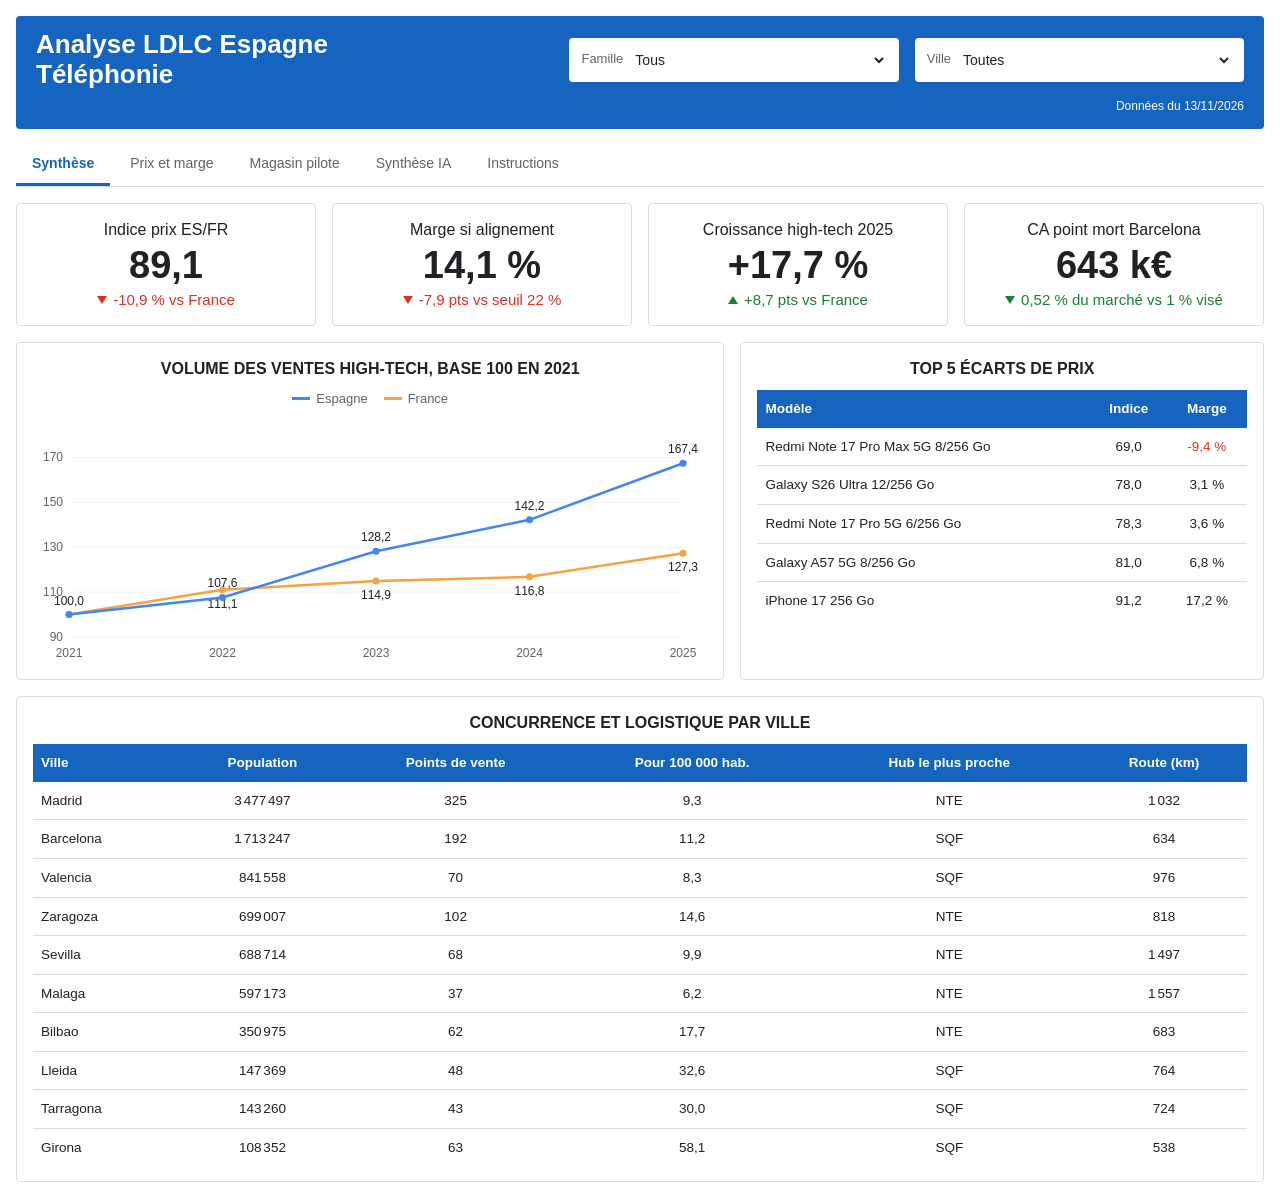
==== commit 02f36dce: "Synthèse IA dans le dashboard (onglet dédié, Claude via l'artifact), KPI 11 à jour, workflow : rebas" ====
--- a/dashboard/index.html
+++ b/dashboard/index.html
@@ -70,6 +70,12 @@
 .ctl label b{font-weight:700}
 .ctl .n{font-size:12px;color:var(--ink-2);margin-top:2px}
 input[type=range]{width:100%;accent-color:var(--blue)}
+.iahelp{color:var(--ink-2);margin:0 0 12px;max-width:900px;margin-inline:auto;text-align:center}
+.iabar{display:flex;gap:10px;align-items:center;justify-content:center;flex-wrap:wrap}
+.iabtn{background:var(--blue);color:#fff;border:0;border-radius:4px;padding:10px 18px;font:inherit;font-weight:700;cursor:pointer}
+.iabtn:disabled{opacity:.55;cursor:default}
+.iast{color:var(--ink-2);font-size:13px}
+.iaout{white-space:pre-wrap;line-height:1.6;max-width:900px;margin:16px auto 0;min-height:40px}
 button.ghost{background:#fff;color:var(--ink-2);border:1px solid var(--line);border-radius:4px;padding:8px 12px;font:inherit;cursor:pointer}
 button.ghost:hover{color:var(--ink);border-color:var(--ink-2)}
 
@@ -107,6 +113,7 @@
   <button role="tab" data-p="synthese" aria-selected="true">Synthèse</button>
   <button role="tab" data-p="prix" aria-selected="false">Prix et marge</button>
   <button role="tab" data-p="pilote" aria-selected="false">Magasin pilote</button>
+  <button role="tab" data-p="ia" aria-selected="false">Synthèse IA</button>
   <button role="tab" data-p="instructions" aria-selected="false">Instructions</button>
 </nav>
 
@@ -151,6 +158,15 @@
       <div class="box"><h2>Compte de résultat au point mort</h2><div class="tw"><table id="tabPnl"></table></div></div>
     </div>
   </div>
+</section>
+
+<section class="page" id="p-ia" hidden>
+  <div class="row"><div class="box">
+    <h2>Synthèse Go/No-Go rédigée par l'IA</h2>
+    <p class="iahelp">Claude lit les chiffres de ce dashboard (prix, marges, marché, concurrence) et les réglages actuels du magasin pilote, puis rédige une synthèse pour le Comex. Consigne : n'utiliser que ces chiffres et signaler les hypothèses. Changez un réglage dans « Magasin pilote », puis régénérez.</p>
+    <div class="iabar"><button class="iabtn" id="btnIA">Générer la synthèse</button><button class="ghost" id="btnCopy" hidden>Copier</button><span class="iast" id="iaStatus"></span></div>
+    <div class="iaout" id="iaOut"></div>
+  </div></div>
 </section>
 
 <section class="page ins" id="p-instructions" hidden>
@@ -180,7 +196,7 @@
 <div id="tip" role="tooltip"></div>
 
 <script>
-const DATA = {"genere_le": "2026-11-13", "indice_prix": [{"modele": "iPhone 17 256 Go", "marque": "Apple", "famille": "Apple", "segment": "haut", "concurrent_es": "MediaMarkt + PcComponentes", "nb_concurrents": 2, "prix_ttc_ldlc_fr": 1119.0, "prix_ttc_es": 1029.0, "prix_ht_ldlc_fr": 932.5, "prix_ht_es": 850.41, "pvpr_es": 1109.0, "indice_es_vs_fr": 91.2}, {"modele": "iPhone 17 Pro 256 Go", "marque": "Apple", "famille": "Apple", "segment": "premium", "concurrent_es": "MediaMarkt + PcComponentes", "nb_concurrents": 2, "prix_ttc_ldlc_fr": 1229.0, "prix_ttc_es": 1209.0, "prix_ht_ldlc_fr": 1024.17, "prix_ht_es": 999.175, "pvpr_es": 1319.0, "indice_es_vs_fr": 97.6}, {"modele": "iPhone 17 Pro Max 256 Go", "marque": "Apple", "famille": "Apple", "segment": "premium", "concurrent_es": "PcComponentes", "nb_concurrents": 1, "prix_ttc_ldlc_fr": 1379.0, "prix_ttc_es": 1355.0, "prix_ht_ldlc_fr": 1149.17, "prix_ht_es": 1119.83, "pvpr_es": 1469.0, "indice_es_vs_fr": 97.4}, {"modele": "iPhone 18 Pro 256 Go", "marque": "Apple", "famille": "Apple", "segment": "premium", "concurrent_es": "MediaMarkt + PcComponentes", "nb_concurrents": 2, "prix_ttc_ldlc_fr": 1479.0, "prix_ttc_es": 1444.0, "prix_ht_ldlc_fr": 1232.5, "prix_ht_es": 1193.39, "pvpr_es": null, "indice_es_vs_fr": 96.8}, {"modele": "iPhone 18 Pro 512 Go", "marque": "Apple", "famille": "Apple", "segment": "premium", "concurrent_es": "MediaMarkt + PcComponentes", "nb_concurrents": 2, "prix_ttc_ldlc_fr": 1729.0, "prix_ttc_es": 1684.0, "prix_ht_ldlc_fr": 1440.83, "prix_ht_es": 1391.735, "pvpr_es": null, "indice_es_vs_fr": 96.6}, {"modele": "iPhone 18 Pro Max 256 Go", "marque": "Apple", "famille": "Apple", "segment": "premium", "concurrent_es": "MediaMarkt + PcComponentes", "nb_concurrents": 2, "prix_ttc_ldlc_fr": 1629.0, "prix_ttc_es": 1594.0, "prix_ht_ldlc_fr": 1357.5, "prix_ht_es": 1317.355, "pvpr_es": null, "indice_es_vs_fr": 97.0}, {"modele": "iPhone 18 Pro Max 512 Go", "marque": "Apple", "famille": "Apple", "segment": "premium", "concurrent_es": "MediaMarkt + PcComponentes", "nb_concurrents": 2, "prix_ttc_ldlc_fr": 1879.0, "prix_ttc_es": 1849.0, "prix_ht_ldlc_fr": 1565.83, "prix_ht_es": 1528.1, "pvpr_es": null, "indice_es_vs_fr": 97.6}, {"modele": "Galaxy S26 Ultra 12/256 Go", "marque": "Samsung", "famille": "Android", "segment": "premium", "concurrent_es": "MediaMarkt + PcComponentes", "nb_concurrents": 2, "prix_ttc_ldlc_fr": 1569.95, "prix_ttc_es": 1234.0, "prix_ht_ldlc_fr": 1308.29, "prix_ht_es": 1019.835, "pvpr_es": 1474.0, "indice_es_vs_fr": 78.0}, {"modele": "Galaxy A57 5G 8/256 Go", "marque": "Samsung", "famille": "Android", "segment": "milieu", "concurrent_es": "MediaMarkt + PcComponentes", "nb_concurrents": 2, "prix_ttc_ldlc_fr": 659.95, "prix_ttc_es": 539.0, "prix_ht_ldlc_fr": 549.96, "prix_ht_es": 445.455, "pvpr_es": 659.0, "indice_es_vs_fr": 81.0}, {"modele": "Redmi Note 17 Pro 5G 6/256 Go", "marque": "Xiaomi", "famille": "Android", "segment": "milieu", "concurrent_es": "MediaMarkt + PcComponentes", "nb_concurrents": 2, "prix_ttc_ldlc_fr": 399.95, "prix_ttc_es": 315.885, "prix_ht_ldlc_fr": 333.29, "prix_ht_es": 261.06, "pvpr_es": 478.0, "indice_es_vs_fr": 78.3}, {"modele": "Redmi Note 17 Pro Max 5G 8/256 Go", "marque": "Xiaomi", "famille": "Android", "segment": "milieu", "concurrent_es": "MediaMarkt + PcComponentes", "nb_concurrents": 2, "prix_ttc_ldlc_fr": 599.95, "prix_ttc_es": 417.575, "prix_ht_ldlc_fr": 499.96, "prix_ht_es": 345.1, "pvpr_es": 503.66, "indice_es_vs_fr": 69.0}], "indice_synthese": [{"perimetre": "Tous modèles", "nb_modeles": 11, "indice": 89.1}, {"perimetre": "Apple", "nb_modeles": 7, "indice": 96.3}, {"perimetre": "Android", "nb_modeles": 4, "indice": 76.6}], "marge_si_alignement": [{"modele": "iPhone 17 256 Go", "famille": "Apple", "prix_ht_ldlc_fr": 932.5, "prix_ht_es": 850.41, "cout_achat_estime_ht": 704.038, "marge_si_alignement": 0.172}, {"modele": "iPhone 17 Pro 256 Go", "famille": "Apple", "prix_ht_ldlc_fr": 1024.17, "prix_ht_es": 999.175, "cout_achat_estime_ht": 773.248, "marge_si_alignement": 0.226}, {"modele": "iPhone 17 Pro Max 256 Go", "famille": "Apple", "prix_ht_ldlc_fr": 1149.17, "prix_ht_es": 1119.83, "cout_achat_estime_ht": 867.623, "marge_si_alignement": 0.225}, {"modele": "iPhone 18 Pro 256 Go", "famille": "Apple", "prix_ht_ldlc_fr": 1232.5, "prix_ht_es": 1193.39, "cout_achat_estime_ht": 930.538, "marge_si_alignement": 0.22}, {"modele": "iPhone 18 Pro 512 Go", "famille": "Apple", "prix_ht_ldlc_fr": 1440.83, "prix_ht_es": 1391.735, "cout_achat_estime_ht": 1087.827, "marge_si_alignement": 0.218}, {"modele": "iPhone 18 Pro Max 256 Go", "famille": "Apple", "prix_ht_ldlc_fr": 1357.5, "prix_ht_es": 1317.355, "cout_achat_estime_ht": 1024.912, "marge_si_alignement": 0.222}, {"modele": "iPhone 18 Pro Max 512 Go", "famille": "Apple", "prix_ht_ldlc_fr": 1565.83, "prix_ht_es": 1528.1, "cout_achat_estime_ht": 1182.202, "marge_si_alignement": 0.226}, {"modele": "Galaxy S26 Ultra 12/256 Go", "famille": "Android", "prix_ht_ldlc_fr": 1308.29, "prix_ht_es": 1019.835, "cout_achat_estime_ht": 987.759, "marge_si_alignement": 0.031}, {"modele": "Galaxy A57 5G 8/256 Go", "famille": "Android", "prix_ht_ldlc_fr": 549.96, "prix_ht_es": 445.455, "cout_achat_estime_ht": 415.22, "marge_si_alignement": 0.068}, {"modele": "Redmi Note 17 Pro 5G 6/256 Go", "famille": "Android", "prix_ht_ldlc_fr": 333.29, "prix_ht_es": 261.06, "cout_achat_estime_ht": 251.634, "marge_si_alignement": 0.036}, {"modele": "Redmi Note 17 Pro Max 5G 8/256 Go", "famille": "Android", "prix_ht_ldlc_fr": 499.96, "prix_ht_es": 345.1, "cout_achat_estime_ht": 377.47, "marge_si_alignement": -0.094}], "densite": [{"ville": "Girona", "region": "Catalogne", "population": 108352, "hub_le_plus_proche": "SQF", "distance_route_km": 537.9, "duree_route_h": 5.72, "nb_points_de_vente": 63.0, "nb_grandes_enseignes": 1.0, "points_de_vente_pour_100k_hab": 58.1}, {"ville": "Lleida", "region": "Catalogne", "population": 147369, "hub_le_plus_proche": "SQF", "distance_route_km": 764.0, "duree_route_h": 8.12, "nb_points_de_vente": 48.0, "nb_grandes_enseignes": 1.0, "points_de_vente_pour_100k_hab": 32.6}, {"ville": "Tarragona", "region": "Catalogne", "population": 143260, "hub_le_plus_proche": "SQF", "distance_route_km": 724.4, "duree_route_h": 7.68, "nb_points_de_vente": 43.0, "nb_grandes_enseignes": 1.0, "points_de_vente_pour_100k_hab": 30.0}, {"ville": "Bilbao", "region": "Pays basque", "population": 350975, "hub_le_plus_proche": "NTE", "distance_route_km": 682.8, "duree_route_h": 7.13, "nb_points_de_vente": 62.0, "nb_grandes_enseignes": 2.0, "points_de_vente_pour_100k_hab": 17.7}, {"ville": "Zaragoza", "region": "Aragon", "population": 699007, "hub_le_plus_proche": "NTE", "distance_route_km": 818.0, "duree_route_h": 8.74, "nb_points_de_vente": 102.0, "nb_grandes_enseignes": 3.0, "points_de_vente_pour_100k_hab": 14.6}, {"ville": "Barcelona", "region": "Catalogne", "population": 1713247, "hub_le_plus_proche": "SQF", "distance_route_km": 634.2, "duree_route_h": 6.79, "nb_points_de_vente": 192.0, "nb_grandes_enseignes": 11.0, "points_de_vente_pour_100k_hab": 11.2}, {"ville": "Sevilla", "region": "Andalousie", "population": 688714, "hub_le_plus_proche": "NTE", "distance_route_km": 1497.0, "duree_route_h": 15.8, "nb_points_de_vente": 68.0, "nb_grandes_enseignes": 0.0, "points_de_vente_pour_100k_hab": 9.9}, {"ville": "Madrid", "region": "Communauté de Madrid", "population": 3477497, "hub_le_plus_proche": "NTE", "distance_route_km": 1031.5, "duree_route_h": 10.99, "nb_points_de_vente": 325.0, "nb_grandes_enseignes": 12.0, "points_de_vente_pour_100k_hab": 9.3}, {"ville": "Valencia", "region": "Communauté valencienne", "population": 841558, "hub_le_plus_proche": "SQF", "distance_route_km": 975.7, "duree_route_h": 10.43, "nb_points_de_vente": 70.0, "nb_grandes_enseignes": 2.0, "points_de_vente_pour_100k_hab": 8.3}, {"ville": "Malaga", "region": "Andalousie", "population": 597173, "hub_le_plus_proche": "NTE", "distance_route_km": 1556.5, "duree_route_h": 16.83, "nb_points_de_vente": 37.0, "nb_grandes_enseignes": 3.0, "points_de_vente_pour_100k_hab": 6.2}], "concurrents": [{"ville": "Barcelona", "enseigne": "Indépendant ou non identifié", "type": "independant", "nb": 174.0}, {"ville": "Barcelona", "enseigne": "Fnac", "type": "specialiste", "nb": 5.0}, {"ville": "Barcelona", "enseigne": "MediaMarkt", "type": "specialiste", "nb": 5.0}, {"ville": "Barcelona", "enseigne": "Phone House", "type": "operateur_revendeur", "nb": 2.0}, {"ville": "Barcelona", "enseigne": "Samsung", "type": "marque", "nb": 2.0}, {"ville": "Barcelona", "enseigne": "Apple", "type": "marque", "nb": 2.0}, {"ville": "Barcelona", "enseigne": "PcComponentes", "type": "specialiste", "nb": 1.0}, {"ville": "Barcelona", "enseigne": "Orange", "type": "operateur", "nb": 1.0}, {"ville": "Bilbao", "enseigne": "Indépendant ou non identifié", "type": "independant", "nb": 57.0}, {"ville": "Bilbao", "enseigne": "Phone House", "type": "operateur_revendeur", "nb": 2.0}, {"ville": "Bilbao", "enseigne": "Fnac", "type": "specialiste", "nb": 1.0}, {"ville": "Bilbao", "enseigne": "MediaMarkt", "type": "specialiste", "nb": 1.0}, {"ville": "Bilbao", "enseigne": "Vodafone", "type": "operateur", "nb": 1.0}, {"ville": "Girona", "enseigne": "Indépendant ou non identifié", "type": "independant", "nb": 56.0}, {"ville": "Girona", "enseigne": "Movistar", "type": "operateur", "nb": 2.0}, {"ville": "Girona", "enseigne": "Yoigo", "type": "operateur", "nb": 2.0}, {"ville": "Girona", "enseigne": "Phone House", "type": "operateur_revendeur", "nb": 1.0}, {"ville": "Girona", "enseigne": "MediaMarkt", "type": "specialiste", "nb": 1.0}, {"ville": "Girona", "enseigne": "Orange", "type": "operateur", "nb": 1.0}, {"ville": "Lleida", "enseigne": "Indépendant ou non identifié", "type": "independant", "nb": 46.0}, {"ville": "Lleida", "enseigne": "MediaMarkt", "type": "specialiste", "nb": 1.0}, {"ville": "Lleida", "enseigne": "Yoigo", "type": "operateur", "nb": 1.0}, {"ville": "Madrid", "enseigne": "Indépendant ou non identifié", "type": "independant", "nb": 291.0}, {"ville": "Madrid", "enseigne": "MediaMarkt", "type": "specialiste", "nb": 8.0}, {"ville": "Madrid", "enseigne": "Orange", "type": "operateur", "nb": 5.0}, {"ville": "Madrid", "enseigne": "Movistar", "type": "operateur", "nb": 4.0}, {"ville": "Madrid", "enseigne": "Samsung", "type": "marque", "nb": 4.0}, {"ville": "Madrid", "enseigne": "Vodafone", "type": "operateur", "nb": 3.0}, {"ville": "Madrid", "enseigne": "Phone House", "type": "operateur_revendeur", "nb": 3.0}, {"ville": "Madrid", "enseigne": "Apple", "type": "marque", "nb": 2.0}, {"ville": "Madrid", "enseigne": "Fnac", "type": "specialiste", "nb": 2.0}, {"ville": "Madrid", "enseigne": "PcComponentes", "type": "specialiste", "nb": 1.0}, {"ville": "Madrid", "enseigne": "El Corte Inglés", "type": "generaliste", "nb": 1.0}, {"ville": "Madrid", "enseigne": "Xiaomi", "type": "marque", "nb": 1.0}, {"ville": "Malaga", "enseigne": "Indépendant ou non identifié", "type": "independant", "nb": 30.0}, {"ville": "Malaga", "enseigne": "MediaMarkt", "type": "specialiste", "nb": 2.0}, {"ville": "Malaga", "enseigne": "Vodafone", "type": "operateur", "nb": 1.0}, {"ville": "Malaga", "enseigne": "Worten", "type": "specialiste", "nb": 1.0}, {"ville": "Malaga", "enseigne": "Phone House", "type": "operateur_revendeur", "nb": 1.0}, {"ville": "Malaga", "enseigne": "Orange", "type": "operateur", "nb": 1.0}, {"ville": "Malaga", "enseigne": "Movistar", "type": "operateur", "nb": 1.0}, {"ville": "Sevilla", "enseigne": "Indépendant ou non identifié", "type": "independant", "nb": 65.0}, {"ville": "Sevilla", "enseigne": "Phone House", "type": "operateur_revendeur", "nb": 2.0}, {"ville": "Sevilla", "enseigne": "Yoigo", "type": "operateur", "nb": 1.0}, {"ville": "Tarragona", "enseigne": "Indépendant ou non identifié", "type": "independant", "nb": 38.0}, {"ville": "Tarragona", "enseigne": "Movistar", "type": "operateur", "nb": 2.0}, {"ville": "Tarragona", "enseigne": "Yoigo", "type": "operateur", "nb": 1.0}, {"ville": "Tarragona", "enseigne": "Orange", "type": "operateur", "nb": 1.0}, {"ville": "Tarragona", "enseigne": "MediaMarkt", "type": "specialiste", "nb": 1.0}, {"ville": "Valencia", "enseigne": "Indépendant ou non identifié", "type": "independant", "nb": 65.0}, {"ville": "Valencia", "enseigne": "MediaMarkt", "type": "specialiste", "nb": 2.0}, {"ville": "Valencia", "enseigne": "Phone House", "type": "operateur_revendeur", "nb": 2.0}, {"ville": "Valencia", "enseigne": "Apple", "type": "marque", "nb": 1.0}, {"ville": "Zaragoza", "enseigne": "Indépendant ou non identifié", "type": "independant", "nb": 97.0}, {"ville": "Zaragoza", "enseigne": "Fnac", "type": "specialiste", "nb": 2.0}, {"ville": "Zaragoza", "enseigne": "MediaMarkt", "type": "specialiste", "nb": 1.0}, {"ville": "Zaragoza", "enseigne": "Apple", "type": "marque", "nb": 1.0}, {"ville": "Zaragoza", "enseigne": "Phone House", "type": "operateur_revendeur", "nb": 1.0}], "marche": [{"pays": "FR", "annee": 2024, "indicateur": "marche_biens_techniques", "valeur": 28000.0, "unite": "M€", "statut": "donnée sourcée", "source": "fiche entreprise section 13"}, {"pays": "ES", "annee": 2024, "indicateur": "marche_biens_techniques", "valeur": 12000.0, "unite": "M€", "statut": "donnée sourcée", "source": "fiche entreprise section 13"}, {"pays": "FR", "annee": 2023, "indicateur": "marche_telephonie", "valeur": 8700.0, "unite": "M€", "statut": "donnée sourcée", "source": "GfK via AVCesar, télécoms"}, {"pays": "ES", "annee": 2024, "indicateur": "part_telephonie", "valeur": 0.299, "unite": "taux", "statut": "donnée sourcée", "source": "AECOC / GfK"}, {"pays": "ES", "annee": 2024, "indicateur": "marche_telephonie", "valeur": 3588.0, "unite": "M€", "statut": "calcul équipe", "source": "29,9 % de 12 000 M€"}, {"pays": "ES", "annee": 2024, "indicateur": "croissance_biens_techniques", "valeur": 0.066, "unite": "taux", "statut": "donnée sourcée", "source": "fiche entreprise section 13"}, {"pays": "ES", "annee": 2025, "indicateur": "croissance_biens_techniques", "valeur": 0.024, "unite": "taux", "statut": "donnée sourcée", "source": "fiche entreprise section 13"}, {"pays": "FR", "annee": 2024, "indicateur": "croissance_biens_techniques", "valeur": -0.01, "unite": "taux", "statut": "donnée sourcée", "source": "fiche entreprise section 13"}, {"pays": "FR", "annee": 2025, "indicateur": "croissance_biens_techniques", "valeur": -0.016, "unite": "taux", "statut": "donnée sourcée", "source": "fiche entreprise section 13"}, {"pays": "ES", "annee": 2026, "indicateur": "part_parc_apple", "valeur": 0.3135, "unite": "taux", "statut": "donnée sourcée", "source": "StatCounter, août 2026"}, {"pays": "ES", "annee": 2026, "indicateur": "part_parc_samsung", "valeur": 0.2493, "unite": "taux", "statut": "donnée sourcée", "source": "StatCounter, août 2026"}, {"pays": "ES", "annee": 2026, "indicateur": "part_parc_xiaomi", "valeur": 0.2222, "unite": "taux", "statut": "donnée sourcée", "source": "StatCounter, août 2026"}, {"pays": "ES", "annee": 2024, "indicateur": "part_marche_mediamarkt", "valeur": 0.215, "unite": "taux", "statut": "donnée sourcée", "source": "Ceconomy, exercice 2023-2024"}, {"pays": "FR", "annee": 2026, "indicateur": "catalogue_smartphones_ldlc", "valeur": 391.0, "unite": "références", "statut": "donnée sourcée", "source": "page catégorie smartphones de ldlc.com lue le 13/11/2026 : Apple 101, Samsung 122, Xiaomi 27, autres 141 (coloris et capacités comptés séparément)"}, {"pays": "ES", "annee": 2024, "indicateur": "marche_telephonie_recoupement", "valeur": 3300.0, "unite": "M€", "statut": "donnée sourcée (presse)", "source": "Merca2 (04/03/2025) : 3 300 M€ de facturation et 10,41 M d unités en 2024 ; recoupe l estimation de 3 588 M€ ci-dessus (écart de 8 %)"}, {"pays": "ES", "annee": 2024, "indicateur": "prix_moyen_smartphone", "valeur": 317.0, "unite": "€", "statut": "donnée sourcée (presse)", "source": "Merca2 : 316,67 € de dépense moyenne par smartphone (tous segments) ; nos 11 modèles sont des modèles récents plus chers"}, {"pays": "FR", "annee": 2025, "indicateur": "part_ldlc_high_tech_en_ligne", "valeur": 0.095, "unite": "taux", "statut": "estimation équipe", "source": "CA France 2025-2026 de LDLC (464,0 M€) / marché du high-tech en e-commerce 4,9 Md€ (Fevad 2024) : ordre de grandeur de 9 à 10 %, surestimé (le CA inclut BtoB et magasins)"}, {"pays": "FR", "annee": 2026, "indicateur": "marge_telephonie_estimee", "valeur": 0.15, "unite": "taux", "statut": "estimation équipe", "source": "LDLC ne publie aucune marge par famille. Fourchette de 10 à 20 % pour un distributeur sur smartphones (pages sectorielles peu fiables, Fnac Darty indique que la téléphonie dilue sa marge). Marge du groupe LDLC : 24,5 % (2025-2026), 21,1 % (2024-2025)"}, {"pays": "ES", "annee": 2015, "indicateur": "eurostat_VOL_SLS_G47_I21_NSA", "valeur": 95.0, "unite": "I21", "statut": "donnée sourcée", "source": "Eurostat sts_trtu_a"}, {"pays": "ES", "annee": 2016, "indicateur": "eurostat_VOL_SLS_G47_I21_NSA", "valeur": 98.7, "unite": "I21", "statut": "donnée sourcée", "source": "Eurostat sts_trtu_a"}, {"pays": "ES", "annee": 2017, "indicateur": "eurostat_VOL_SLS_G47_I21_NSA", "valeur": 99.4, "unite": "I21", "statut": "donnée sourcée", "source": "Eurostat sts_trtu_a"}, {"pays": "ES", "annee": 2018, "indicateur": "eurostat_VOL_SLS_G47_I21_NSA", "valeur": 100.2, "unite": "I21", "statut": "donnée sourcée", "source": "Eurostat sts_trtu_a"}, {"pays": "ES", "annee": 2019, "indicateur": "eurostat_VOL_SLS_G47_I21_NSA", "valeur": 102.6, "unite": "I21", "statut": "donnée sourcée", "source": "Eurostat sts_trtu_a"}, {"pays": "ES", "annee": 2020, "indicateur": "eurostat_VOL_SLS_G47_I21_NSA", "valeur": 96.1, "unite": "I21", "statut": "donnée sourcée", "source": "Eurostat sts_trtu_a"}, {"pays": "ES", "annee": 2021, "indicateur": "eurostat_VOL_SLS_G47_I21_NSA", "valeur": 100.0, "unite": "I21", "statut": "donnée sourcée", "source": "Eurostat sts_trtu_a"}, {"pays": "ES", "annee": 2022, "indicateur": "eurostat_VOL_SLS_G47_I21_NSA", "valeur": 102.1, "unite": "I21", "statut": "donnée sourcée", "source": "Eurostat sts_trtu_a"}, {"pays": "ES", "annee": 2023, "indicateur": "eurostat_VOL_SLS_G47_I21_NSA", "valeur": 104.5, "unite": "I21", "statut": "donnée sourcée", "source": "Eurostat sts_trtu_a"}, {"pays": "ES", "annee": 2024, "indicateur": "eurostat_VOL_SLS_G47_I21_NSA", "valeur": 106.8, "unite": "I21", "statut": "donnée sourcée", "source": "Eurostat sts_trtu_a"}, {"pays": "ES", "annee": 2025, "indicateur": "eurostat_VOL_SLS_G47_I21_NSA", "valeur": 111.2, "unite": "I21", "statut": "donnée sourcée", "source": "Eurostat sts_trtu_a"}, {"pays": "FR", "annee": 2015, "indicateur": "eurostat_VOL_SLS_G47_I21_NSA", "valeur": 83.4, "unite": "I21", "statut": "donnée sourcée", "source": "Eurostat sts_trtu_a"}, {"pays": "FR", "annee": 2016, "indicateur": "eurostat_VOL_SLS_G47_I21_NSA", "valeur": 86.2, "unite": "I21", "statut": "donnée sourcée", "source": "Eurostat sts_trtu_a"}, {"pays": "FR", "annee": 2017, "indicateur": "eurostat_VOL_SLS_G47_I21_NSA", "valeur": 89.0, "unite": "I21", "statut": "donnée sourcée", "source": "Eurostat sts_trtu_a"}, {"pays": "FR", "annee": 2018, "indicateur": "eurostat_VOL_SLS_G47_I21_NSA", "valeur": 91.5, "unite": "I21", "statut": "donnée sourcée", "source": "Eurostat sts_trtu_a"}, {"pays": "FR", "annee": 2019, "indicateur": "eurostat_VOL_SLS_G47_I21_NSA", "valeur": 93.6, "unite": "I21", "statut": "donnée sourcée", "source": "Eurostat sts_trtu_a"}, {"pays": "FR", "annee": 2020, "indicateur": "eurostat_VOL_SLS_G47_I21_NSA", "valeur": 91.3, "unite": "I21", "statut": "donnée sourcée", "source": "Eurostat sts_trtu_a"}, {"pays": "FR", "annee": 2021, "indicateur": "eurostat_VOL_SLS_G47_I21_NSA", "valeur": 100.0, "unite": "I21", "statut": "donnée sourcée", "source": "Eurostat sts_trtu_a"}, {"pays": "FR", "annee": 2022, "indicateur": "eurostat_VOL_SLS_G47_I21_NSA", "valeur": 103.2, "unite": "I21", "statut": "donnée sourcée", "source": "Eurostat sts_trtu_a"}, {"pays": "FR", "annee": 2023, "indicateur": "eurostat_VOL_SLS_G47_I21_NSA", "valeur": 101.0, "unite": "I21", "statut": "donnée sourcée", "source": "Eurostat sts_trtu_a"}, {"pays": "FR", "annee": 2024, "indicateur": "eurostat_VOL_SLS_G47_I21_NSA", "valeur": 103.2, "unite": "I21", "statut": "donnée sourcée", "source": "Eurostat sts_trtu_a"}, {"pays": "FR", "annee": 2025, "indicateur": "eurostat_VOL_SLS_G47_I21_NSA", "valeur": 106.1, "unite": "I21", "statut": "donnée sourcée", "source": "Eurostat sts_trtu_a"}, {"pays": "ES", "annee": 2015, "indicateur": "eurostat_VOL_SLS_G47_I15_NSA", "valeur": 100.0, "unite": "I15", "statut": "donnée sourcée", "source": "Eurostat sts_trtu_a"}, {"pays": "ES", "annee": 2016, "indicateur": "eurostat_VOL_SLS_G47_I15_NSA", "valeur": 103.9, "unite": "I15", "statut": "donnée sourcée", "source": "Eurostat sts_trtu_a"}, {"pays": "ES", "annee": 2017, "indicateur": "eurostat_VOL_SLS_G47_I15_NSA", "valeur": 104.7, "unite": "I15", "statut": "donnée sourcée", "source": "Eurostat sts_trtu_a"}, {"pays": "ES", "annee": 2018, "indicateur": "eurostat_VOL_SLS_G47_I15_NSA", "valeur": 105.5, "unite": "I15", "statut": "donnée sourcée", "source": "Eurostat sts_trtu_a"}, {"pays": "ES", "annee": 2019, "indicateur": "eurostat_VOL_SLS_G47_I15_NSA", "valeur": 108.0, "unite": "I15", "statut": "donnée sourcée", "source": "Eurostat sts_trtu_a"}, {"pays": "ES", "annee": 2020, "indicateur": "eurostat_VOL_SLS_G47_I15_NSA", "valeur": 101.2, "unite": "I15", "statut": "donnée sourcée", "source": "Eurostat sts_trtu_a"}, {"pays": "ES", "annee": 2021, "indicateur": "eurostat_VOL_SLS_G47_I15_NSA", "valeur": 104.1, "unite": "I15", "statut": "donnée sourcée", "source": "Eurostat sts_trtu_a"}, {"pays": "ES", "annee": 2022, "indicateur": "eurostat_VOL_SLS_G47_I15_NSA", "valeur": 104.6, "unite": "I15", "statut": "donnée sourcée", "source": "Eurostat sts_trtu_a"}, {"pays": "ES", "annee": 2023, "indicateur": "eurostat_VOL_SLS_G47_I15_NSA", "valeur": 112.2, "unite": "I15", "statut": "donnée sourcée", "source": "Eurostat sts_trtu_a"}, {"pays": "FR", "annee": 2015, "indicateur": "eurostat_VOL_SLS_G47_I15_NSA", "valeur": 100.0, "unite": "I15", "statut": "donnée sourcée", "source": "Eurostat sts_trtu_a"}, {"pays": "FR", "annee": 2016, "indicateur": "eurostat_VOL_SLS_G47_I15_NSA", "valeur": 103.4, "unite": "I15", "statut": "donnée sourcée", "source": "Eurostat sts_trtu_a"}, {"pays": "FR", "annee": 2017, "indicateur": "eurostat_VOL_SLS_G47_I15_NSA", "valeur": 106.8, "unite": "I15", "statut": "donnée sourcée", "source": "Eurostat sts_trtu_a"}, {"pays": "FR", "annee": 2018, "indicateur": "eurostat_VOL_SLS_G47_I15_NSA", "valeur": 109.8, "unite": "I15", "statut": "donnée sourcée", "source": "Eurostat sts_trtu_a"}, {"pays": "FR", "annee": 2019, "indicateur": "eurostat_VOL_SLS_G47_I15_NSA", "valeur": 112.8, "unite": "I15", "statut": "donnée sourcée", "source": "Eurostat sts_trtu_a"}, {"pays": "FR", "annee": 2020, "indicateur": "eurostat_VOL_SLS_G47_I15_NSA", "valeur": 110.7, "unite": "I15", "statut": "donnée sourcée", "source": "Eurostat sts_trtu_a"}, {"pays": "FR", "annee": 2021, "indicateur": "eurostat_VOL_SLS_G47_I15_NSA", "valeur": 121.6, "unite": "I15", "statut": "donnée sourcée", "source": "Eurostat sts_trtu_a"}, {"pays": "FR", "annee": 2022, "indicateur": "eurostat_VOL_SLS_G47_I15_NSA", "valeur": 125.8, "unite": "I15", "statut": "donnée sourcée", "source": "Eurostat sts_trtu_a"}, {"pays": "FR", "annee": 2023, "indicateur": "eurostat_VOL_SLS_G47_I15_NSA", "valeur": 123.4, "unite": "I15", "statut": "donnée sourcée", "source": "Eurostat sts_trtu_a"}, {"pays": "ES", "annee": 2015, "indicateur": "eurostat_VOL_SLS_G47_I10_NSA", "valeur": 85.7, "unite": "I10", "statut": "donnée sourcée", "source": "Eurostat sts_trtu_a"}, {"pays": "ES", "annee": 2016, "indicateur": "eurostat_VOL_SLS_G47_I10_NSA", "valeur": 88.9, "unite": "I10", "statut": "donnée sourcée", "source": "Eurostat sts_trtu_a"}, {"pays": "ES", "annee": 2017, "indicateur": "eurostat_VOL_SLS_G47_I10_NSA", "valeur": 89.9, "unite": "I10", "statut": "donnée sourcée", "source": "Eurostat sts_trtu_a"}, {"pays": "FR", "annee": 2015, "indicateur": "eurostat_VOL_SLS_G47_I10_NSA", "valeur": 114.1, "unite": "I10", "statut": "donnée sourcée", "source": "Eurostat sts_trtu_a"}, {"pays": "FR", "annee": 2016, "indicateur": "eurostat_VOL_SLS_G47_I10_NSA", "valeur": 118.3, "unite": "I10", "statut": "donnée sourcée", "source": "Eurostat sts_trtu_a"}, {"pays": "FR", "annee": 2017, "indicateur": "eurostat_VOL_SLS_G47_I10_NSA", "valeur": 122.4, "unite": "I10", "statut": "donnée sourcée", "source": "Eurostat sts_trtu_a"}, {"pays": "ES", "annee": 2015, "indicateur": "eurostat_VOL_SLS_G47_I21_CA", "valeur": 95.1, "unite": "I21", "statut": "donnée sourcée", "source": "Eurostat sts_trtu_a"}, {"pays": "ES", "annee": 2016, "indicateur": "eurostat_VOL_SLS_G47_I21_CA", "valeur": 98.5, "unite": "I21", "statut": "donnée sourcée", "source": "Eurostat sts_trtu_a"}, {"pays": "ES", "annee": 2017, "indicateur": "eurostat_VOL_SLS_G47_I21_CA", "valeur": 99.6, "unite": "I21", "statut": "donnée sourcée", "source": "Eurostat sts_trtu_a"}, {"pays": "ES", "annee": 2018, "indicateur": "eurostat_VOL_SLS_G47_I21_CA", "valeur": 100.3, "unite": "I21", "statut": "donnée sourcée", "source": "Eurostat sts_trtu_a"}, {"pays": "ES", "annee": 2019, "indicateur": "eurostat_VOL_SLS_G47_I21_CA", "valeur": 102.6, "unite": "I21", "statut": "donnée sourcée", "source": "Eurostat sts_trtu_a"}, {"pays": "ES", "annee": 2020, "indicateur": "eurostat_VOL_SLS_G47_I21_CA", "valeur": 95.9, "unite": "I21", "statut": "donnée sourcée", "source": "Eurostat sts_trtu_a"}, {"pays": "ES", "annee": 2021, "indicateur": "eurostat_VOL_SLS_G47_I21_CA", "valeur": 100.0, "unite": "I21", "statut": "donnée sourcée", "source": "Eurostat sts_trtu_a"}, {"pays": "ES", "annee": 2022, "indicateur": "eurostat_VOL_SLS_G47_I21_CA", "valeur": 102.1, "unite": "I21", "statut": "donnée sourcée", "source": "Eurostat sts_trtu_a"}, {"pays": "ES", "annee": 2023, "indicateur": "eurostat_VOL_SLS_G47_I21_CA", "valeur": 104.8, "unite": "I21", "statut": "donnée sourcée", "source": "Eurostat sts_trtu_a"}, {"pays": "ES", "annee": 2024, "indicateur": "eurostat_VOL_SLS_G47_I21_CA", "valeur": 106.6, "unite": "I21", "statut": "donnée sourcée", "source": "Eurostat sts_trtu_a"}, {"pays": "ES", "annee": 2025, "indicateur": "eurostat_VOL_SLS_G47_I21_CA", "valeur": 111.2, "unite": "I21", "statut": "donnée sourcée", "source": "Eurostat sts_trtu_a"}, {"pays": "FR", "annee": 2015, "indicateur": "eurostat_VOL_SLS_G47_I21_CA", "valeur": 83.5, "unite": "I21", "statut": "donnée sourcée", "source": "Eurostat sts_trtu_a"}, {"pays": "FR", "annee": 2016, "indicateur": "eurostat_VOL_SLS_G47_I21_CA", "valeur": 85.9, "unite": "I21", "statut": "donnée sourcée", "source": "Eurostat sts_trtu_a"}, {"pays": "FR", "annee": 2017, "indicateur": "eurostat_VOL_SLS_G47_I21_CA", "valeur": 89.0, "unite": "I21", "statut": "donnée sourcée", "source": "Eurostat sts_trtu_a"}, {"pays": "FR", "annee": 2018, "indicateur": "eurostat_VOL_SLS_G47_I21_CA", "valeur": 91.5, "unite": "I21", "statut": "donnée sourcée", "source": "Eurostat sts_trtu_a"}, {"pays": "FR", "annee": 2019, "indicateur": "eurostat_VOL_SLS_G47_I21_CA", "valeur": 93.7, "unite": "I21", "statut": "donnée sourcée", "source": "Eurostat sts_trtu_a"}, {"pays": "FR", "annee": 2020, "indicateur": "eurostat_VOL_SLS_G47_I21_CA", "valeur": 91.2, "unite": "I21", "statut": "donnée sourcée", "source": "Eurostat sts_trtu_a"}, {"pays": "FR", "annee": 2021, "indicateur": "eurostat_VOL_SLS_G47_I21_CA", "valeur": 100.0, "unite": "I21", "statut": "donnée sourcée", "source": "Eurostat sts_trtu_a"}, {"pays": "FR", "annee": 2022, "indicateur": "eurostat_VOL_SLS_G47_I21_CA", "valeur": 102.9, "unite": "I21", "statut": "donnée sourcée", "source": "Eurostat sts_trtu_a"}, {"pays": "FR", "annee": 2023, "indicateur": "eurostat_VOL_SLS_G47_I21_CA", "valeur": 101.0, "unite": "I21", "statut": "donnée sourcée", "source": "Eurostat sts_trtu_a"}, {"pays": "FR", "annee": 2024, "indicateur": "eurostat_VOL_SLS_G47_I21_CA", "valeur": 103.2, "unite": "I21", "statut": "donnée sourcée", "source": "Eurostat sts_trtu_a"}, {"pays": "FR", "annee": 2025, "indicateur": "eurostat_VOL_SLS_G47_I21_CA", "valeur": 106.3, "unite": "I21", "statut": "donnée sourcée", "source": "Eurostat sts_trtu_a"}, {"pays": "ES", "annee": 2015, "indicateur": "eurostat_VOL_SLS_G47_I15_CA", "valeur": 100.0, "unite": "I15", "statut": "donnée sourcée", "source": "Eurostat sts_trtu_a"}, {"pays": "ES", "annee": 2016, "indicateur": "eurostat_VOL_SLS_G47_I15_CA", "valeur": 103.9, "unite": "I15", "statut": "donnée sourcée", "source": "Eurostat sts_trtu_a"}, {"pays": "ES", "annee": 2017, "indicateur": "eurostat_VOL_SLS_G47_I15_CA", "valeur": 104.7, "unite": "I15", "statut": "donnée sourcée", "source": "Eurostat sts_trtu_a"}, {"pays": "ES", "annee": 2018, "indicateur": "eurostat_VOL_SLS_G47_I15_CA", "valeur": 105.4, "unite": "I15", "statut": "donnée sourcée", "source": "Eurostat sts_trtu_a"}, {"pays": "ES", "annee": 2019, "indicateur": "eurostat_VOL_SLS_G47_I15_CA", "valeur": 107.8, "unite": "I15", "statut": "donnée sourcée", "source": "Eurostat sts_trtu_a"}, {"pays": "ES", "annee": 2020, "indicateur": "eurostat_VOL_SLS_G47_I15_CA", "valeur": 100.9, "unite": "I15", "statut": "donnée sourcée", "source": "Eurostat sts_trtu_a"}, {"pays": "ES", "annee": 2021, "indicateur": "eurostat_VOL_SLS_G47_I15_CA", "valeur": 104.1, "unite": "I15", "statut": "donnée sourcée", "source": "Eurostat sts_trtu_a"}, {"pays": "ES", "annee": 2022, "indicateur": "eurostat_VOL_SLS_G47_I15_CA", "valeur": 104.8, "unite": "I15", "statut": "donnée sourcée", "source": "Eurostat sts_trtu_a"}, {"pays": "ES", "annee": 2023, "indicateur": "eurostat_VOL_SLS_G47_I15_CA", "valeur": 112.3, "unite": "I15", "statut": "donnée sourcée", "source": "Eurostat sts_trtu_a"}, {"pays": "FR", "annee": 2015, "indicateur": "eurostat_VOL_SLS_G47_I15_CA", "valeur": 100.0, "unite": "I15", "statut": "donnée sourcée", "source": "Eurostat sts_trtu_a"}, {"pays": "FR", "annee": 2016, "indicateur": "eurostat_VOL_SLS_G47_I15_CA", "valeur": 103.0, "unite": "I15", "statut": "donnée sourcée", "source": "Eurostat sts_trtu_a"}, {"pays": "FR", "annee": 2017, "indicateur": "eurostat_VOL_SLS_G47_I15_CA", "valeur": 106.7, "unite": "I15", "statut": "donnée sourcée", "source": "Eurostat sts_trtu_a"}, {"pays": "FR", "annee": 2018, "indicateur": "eurostat_VOL_SLS_G47_I15_CA", "valeur": 109.7, "unite": "I15", "statut": "donnée sourcée", "source": "Eurostat sts_trtu_a"}, {"pays": "FR", "annee": 2019, "indicateur": "eurostat_VOL_SLS_G47_I15_CA", "valeur": 112.7, "unite": "I15", "statut": "donnée sourcée", "source": "Eurostat sts_trtu_a"}, {"pays": "FR", "annee": 2020, "indicateur": "eurostat_VOL_SLS_G47_I15_CA", "valeur": 110.5, "unite": "I15", "statut": "donnée sourcée", "source": "Eurostat sts_trtu_a"}, {"pays": "FR", "annee": 2021, "indicateur": "eurostat_VOL_SLS_G47_I15_CA", "valeur": 121.4, "unite": "I15", "statut": "donnée sourcée", "source": "Eurostat sts_trtu_a"}, {"pays": "FR", "annee": 2022, "indicateur": "eurostat_VOL_SLS_G47_I15_CA", "valeur": 125.4, "unite": "I15", "statut": "donnée sourcée", "source": "Eurostat sts_trtu_a"}, {"pays": "FR", "annee": 2023, "indicateur": "eurostat_VOL_SLS_G47_I15_CA", "valeur": 123.2, "unite": "I15", "statut": "donnée sourcée", "source": "Eurostat sts_trtu_a"}, {"pays": "ES", "annee": 2015, "indicateur": "eurostat_VOL_SLS_G47_I10_CA", "valeur": 85.7, "unite": "I10", "statut": "donnée sourcée", "source": "Eurostat sts_trtu_a"}, {"pays": "ES", "annee": 2016, "indicateur": "eurostat_VOL_SLS_G47_I10_CA", "valeur": 88.8, "unite": "I10", "statut": "donnée sourcée", "source": "Eurostat sts_trtu_a"}, {"pays": "ES", "annee": 2017, "indicateur": "eurostat_VOL_SLS_G47_I10_CA", "valeur": 90.0, "unite": "I10", "statut": "donnée sourcée", "source": "Eurostat sts_trtu_a"}, {"pays": "FR", "annee": 2015, "indicateur": "eurostat_VOL_SLS_G47_I10_CA", "valeur": 114.3, "unite": "I10", "statut": "donnée sourcée", "source": "Eurostat sts_trtu_a"}, {"pays": "FR", "annee": 2016, "indicateur": "eurostat_VOL_SLS_G47_I10_CA", "valeur": 117.8, "unite": "I10", "statut": "donnée sourcée", "source": "Eurostat sts_trtu_a"}, {"pays": "FR", "annee": 2017, "indicateur": "eurostat_VOL_SLS_G47_I10_CA", "valeur": 122.3, "unite": "I10", "statut": "donnée sourcée", "source": "Eurostat sts_trtu_a"}, {"pays": "ES", "annee": 2015, "indicateur": "eurostat_VOL_SLS_G47_PCH_SM_CA", "valeur": 4.3, "unite": "PCH_SM", "statut": "donnée sourcée", "source": "Eurostat sts_trtu_a"}, {"pays": "ES", "annee": 2016, "indicateur": "eurostat_VOL_SLS_G47_PCH_SM_CA", "valeur": 3.6, "unite": "PCH_SM", "statut": "donnée sourcée", "source": "Eurostat sts_trtu_a"}, {"pays": "ES", "annee": 2017, "indicateur": "eurostat_VOL_SLS_G47_PCH_SM_CA", "valeur": 1.1, "unite": "PCH_SM", "statut": "donnée sourcée", "source": "Eurostat sts_trtu_a"}, {"pays": "ES", "annee": 2018, "indicateur": "eurostat_VOL_SLS_G47_PCH_SM_CA", "valeur": 0.7, "unite": "PCH_SM", "statut": "donnée sourcée", "source": "Eurostat sts_trtu_a"}, {"pays": "ES", "annee": 2019, "indicateur": "eurostat_VOL_SLS_G47_PCH_SM_CA", "valeur": 2.3, "unite": "PCH_SM", "statut": "donnée sourcée", "source": "Eurostat sts_trtu_a"}, {"pays": "ES", "annee": 2020, "indicateur": "eurostat_VOL_SLS_G47_PCH_SM_CA", "valeur": -6.5, "unite": "PCH_SM", "statut": "donnée sourcée", "source": "Eurostat sts_trtu_a"}, {"pays": "ES", "annee": 2021, "indicateur": "eurostat_VOL_SLS_G47_PCH_SM_CA", "valeur": 4.3, "unite": "PCH_SM", "statut": "donnée sourcée", "source": "Eurostat sts_trtu_a"}, {"pays": "ES", "annee": 2022, "indicateur": "eurostat_VOL_SLS_G47_PCH_SM_CA", "valeur": 2.1, "unite": "PCH_SM", "statut": "donnée sourcée", "source": "Eurostat sts_trtu_a"}, {"pays": "ES", "annee": 2023, "indicateur": "eurostat_VOL_SLS_G47_PCH_SM_CA", "valeur": 2.6, "unite": "PCH_SM", "statut": "donnée sourcée", "source": "Eurostat sts_trtu_a"}, {"pays": "ES", "annee": 2024, "indicateur": "eurostat_VOL_SLS_G47_PCH_SM_CA", "valeur": 1.7, "unite": "PCH_SM", "statut": "donnée sourcée", "source": "Eurostat sts_trtu_a"}, {"pays": "ES", "annee": 2025, "indicateur": "eurostat_VOL_SLS_G47_PCH_SM_CA", "valeur": 4.3, "unite": "PCH_SM", "statut": "donnée sourcée", "source": "Eurostat sts_trtu_a"}, {"pays": "FR", "annee": 2015, "indicateur": "eurostat_VOL_SLS_G47_PCH_SM_CA", "valeur": 3.7, "unite": "PCH_SM", "statut": "donnée sourcée", "source": "Eurostat sts_trtu_a"}, {"pays": "FR", "annee": 2016, "indicateur": "eurostat_VOL_SLS_G47_PCH_SM_CA", "valeur": 2.9, "unite": "PCH_SM", "statut": "donnée sourcée", "source": "Eurostat sts_trtu_a"}, {"pays": "FR", "annee": 2017, "indicateur": "eurostat_VOL_SLS_G47_PCH_SM_CA", "valeur": 3.6, "unite": "PCH_SM", "statut": "donnée sourcée", "source": "Eurostat sts_trtu_a"}, {"pays": "FR", "annee": 2018, "indicateur": "eurostat_VOL_SLS_G47_PCH_SM_CA", "valeur": 2.8, "unite": "PCH_SM", "statut": "donnée sourcée", "source": "Eurostat sts_trtu_a"}, {"pays": "FR", "annee": 2019, "indicateur": "eurostat_VOL_SLS_G47_PCH_SM_CA", "valeur": 2.4, "unite": "PCH_SM", "statut": "donnée sourcée", "source": "Eurostat sts_trtu_a"}, {"pays": "FR", "annee": 2020, "indicateur": "eurostat_VOL_SLS_G47_PCH_SM_CA", "valeur": -2.7, "unite": "PCH_SM", "statut": "donnée sourcée", "source": "Eurostat sts_trtu_a"}, {"pays": "FR", "annee": 2021, "indicateur": "eurostat_VOL_SLS_G47_PCH_SM_CA", "valeur": 9.6, "unite": "PCH_SM", "statut": "donnée sourcée", "source": "Eurostat sts_trtu_a"}, {"pays": "FR", "annee": 2022, "indicateur": "eurostat_VOL_SLS_G47_PCH_SM_CA", "valeur": 2.9, "unite": "PCH_SM", "statut": "donnée sourcée", "source": "Eurostat sts_trtu_a"}, {"pays": "FR", "annee": 2023, "indicateur": "eurostat_VOL_SLS_G47_PCH_SM_CA", "valeur": -1.8, "unite": "PCH_SM", "statut": "donnée sourcée", "source": "Eurostat sts_trtu_a"}, {"pays": "FR", "annee": 2024, "indicateur": "eurostat_VOL_SLS_G47_PCH_SM_CA", "valeur": 2.2, "unite": "PCH_SM", "statut": "donnée sourcée", "source": "Eurostat sts_trtu_a"}, {"pays": "FR", "annee": 2025, "indicateur": "eurostat_VOL_SLS_G47_PCH_SM_CA", "valeur": 3.0, "unite": "PCH_SM", "statut": "donnée sourcée", "source": "Eurostat sts_trtu_a"}, {"pays": "ES", "annee": 2021, "indicateur": "eurostat_VOL_SLS_G474_I21_NSA", "valeur": 100.0, "unite": "I21", "statut": "donnée sourcée", "source": "Eurostat sts_trtu_a"}, {"pays": "ES", "annee": 2022, "indicateur": "eurostat_VOL_SLS_G474_I21_NSA", "valeur": 107.5, "unite": "I21", "statut": "donnée sourcée", "source": "Eurostat sts_trtu_a"}, {"pays": "ES", "annee": 2023, "indicateur": "eurostat_VOL_SLS_G474_I21_NSA", "valeur": 127.6, "unite": "I21", "statut": "donnée sourcée", "source": "Eurostat sts_trtu_a"}, {"pays": "ES", "annee": 2024, "indicateur": "eurostat_VOL_SLS_G474_I21_NSA", "valeur": 142.3, "unite": "I21", "statut": "donnée sourcée", "source": "Eurostat sts_trtu_a"}, {"pays": "ES", "annee": 2025, "indicateur": "eurostat_VOL_SLS_G474_I21_NSA", "valeur": 167.2, "unite": "I21", "statut": "donnée sourcée", "source": "Eurostat sts_trtu_a"}, {"pays": "FR", "annee": 2015, "indicateur": "eurostat_VOL_SLS_G474_I21_NSA", "valeur": 69.6, "unite": "I21", "statut": "donnée sourcée", "source": "Eurostat sts_trtu_a"}, {"pays": "FR", "annee": 2016, "indicateur": "eurostat_VOL_SLS_G474_I21_NSA", "valeur": 74.5, "unite": "I21", "statut": "donnée sourcée", "source": "Eurostat sts_trtu_a"}, {"pays": "FR", "annee": 2017, "indicateur": "eurostat_VOL_SLS_G474_I21_NSA", "valeur": 78.6, "unite": "I21", "statut": "donnée sourcée", "source": "Eurostat sts_trtu_a"}, {"pays": "FR", "annee": 2018, "indicateur": "eurostat_VOL_SLS_G474_I21_NSA", "valeur": 84.4, "unite": "I21", "statut": "donnée sourcée", "source": "Eurostat sts_trtu_a"}, {"pays": "FR", "annee": 2019, "indicateur": "eurostat_VOL_SLS_G474_I21_NSA", "valeur": 93.0, "unite": "I21", "statut": "donnée sourcée", "source": "Eurostat sts_trtu_a"}, {"pays": "FR", "annee": 2020, "indicateur": "eurostat_VOL_SLS_G474_I21_NSA", "valeur": 85.2, "unite": "I21", "statut": "donnée sourcée", "source": "Eurostat sts_trtu_a"}, {"pays": "FR", "annee": 2021, "indicateur": "eurostat_VOL_SLS_G474_I21_NSA", "valeur": 100.0, "unite": "I21", "statut": "donnée sourcée", "source": "Eurostat sts_trtu_a"}, {"pays": "FR", "annee": 2022, "indicateur": "eurostat_VOL_SLS_G474_I21_NSA", "valeur": 111.2, "unite": "I21", "statut": "donnée sourcée", "source": "Eurostat sts_trtu_a"}, {"pays": "FR", "annee": 2023, "indicateur": "eurostat_VOL_SLS_G474_I21_NSA", "valeur": 114.9, "unite": "I21", "statut": "donnée sourcée", "source": "Eurostat sts_trtu_a"}, {"pays": "FR", "annee": 2024, "indicateur": "eurostat_VOL_SLS_G474_I21_NSA", "valeur": 116.9, "unite": "I21", "statut": "donnée sourcée", "source": "Eurostat sts_trtu_a"}, {"pays": "FR", "annee": 2025, "indicateur": "eurostat_VOL_SLS_G474_I21_NSA", "valeur": 127.2, "unite": "I21", "statut": "donnée sourcée", "source": "Eurostat sts_trtu_a"}, {"pays": "FR", "annee": 2015, "indicateur": "eurostat_VOL_SLS_G474_I15_NSA", "valeur": 100.0, "unite": "I15", "statut": "donnée sourcée", "source": "Eurostat sts_trtu_a"}, {"pays": "FR", "annee": 2016, "indicateur": "eurostat_VOL_SLS_G474_I15_NSA", "valeur": 107.2, "unite": "I15", "statut": "donnée sourcée", "source": "Eurostat sts_trtu_a"}, {"pays": "FR", "annee": 2017, "indicateur": "eurostat_VOL_SLS_G474_I15_NSA", "valeur": 113.1, "unite": "I15", "statut": "donnée sourcée", "source": "Eurostat sts_trtu_a"}, {"pays": "FR", "annee": 2018, "indicateur": "eurostat_VOL_SLS_G474_I15_NSA", "valeur": 121.3, "unite": "I15", "statut": "donnée sourcée", "source": "Eurostat sts_trtu_a"}, {"pays": "FR", "annee": 2019, "indicateur": "eurostat_VOL_SLS_G474_I15_NSA", "valeur": 133.3, "unite": "I15", "statut": "donnée sourcée", "source": "Eurostat sts_trtu_a"}, {"pays": "FR", "annee": 2020, "indicateur": "eurostat_VOL_SLS_G474_I15_NSA", "valeur": 121.4, "unite": "I15", "statut": "donnée sourcée", "source": "Eurostat sts_trtu_a"}, {"pays": "FR", "annee": 2021, "indicateur": "eurostat_VOL_SLS_G474_I15_NSA", "valeur": 142.5, "unite": "I15", "statut": "donnée sourcée", "source": "Eurostat sts_trtu_a"}, {"pays": "FR", "annee": 2022, "indicateur": "eurostat_VOL_SLS_G474_I15_NSA", "valeur": 158.2, "unite": "I15", "statut": "donnée sourcée", "source": "Eurostat sts_trtu_a"}, {"pays": "ES", "annee": 2021, "indicateur": "eurostat_VOL_SLS_G474_I21_CA", "valeur": 100.0, "unite": "I21", "statut": "donnée sourcée", "source": "Eurostat sts_trtu_a"}, {"pays": "ES", "annee": 2022, "indicateur": "eurostat_VOL_SLS_G474_I21_CA", "valeur": 107.6, "unite": "I21", "statut": "donnée sourcée", "source": "Eurostat sts_trtu_a"}, {"pays": "ES", "annee": 2023, "indicateur": "eurostat_VOL_SLS_G474_I21_CA", "valeur": 128.2, "unite": "I21", "statut": "donnée sourcée", "source": "Eurostat sts_trtu_a"}, {"pays": "ES", "annee": 2024, "indicateur": "eurostat_VOL_SLS_G474_I21_CA", "valeur": 142.2, "unite": "I21", "statut": "donnée sourcée", "source": "Eurostat sts_trtu_a"}, {"pays": "ES", "annee": 2025, "indicateur": "eurostat_VOL_SLS_G474_I21_CA", "valeur": 167.4, "unite": "I21", "statut": "donnée sourcée", "source": "Eurostat sts_trtu_a"}, {"pays": "FR", "annee": 2015, "indicateur": "eurostat_VOL_SLS_G474_I21_CA", "valeur": 69.6, "unite": "I21", "statut": "donnée sourcée", "source": "Eurostat sts_trtu_a"}, {"pays": "FR", "annee": 2016, "indicateur": "eurostat_VOL_SLS_G474_I21_CA", "valeur": 74.3, "unite": "I21", "statut": "donnée sourcée", "source": "Eurostat sts_trtu_a"}, {"pays": "FR", "annee": 2017, "indicateur": "eurostat_VOL_SLS_G474_I21_CA", "valeur": 78.6, "unite": "I21", "statut": "donnée sourcée", "source": "Eurostat sts_trtu_a"}, {"pays": "FR", "annee": 2018, "indicateur": "eurostat_VOL_SLS_G474_I21_CA", "valeur": 84.4, "unite": "I21", "statut": "donnée sourcée", "source": "Eurostat sts_trtu_a"}, {"pays": "FR", "annee": 2019, "indicateur": "eurostat_VOL_SLS_G474_I21_CA", "valeur": 93.1, "unite": "I21", "statut": "donnée sourcée", "source": "Eurostat sts_trtu_a"}, {"pays": "FR", "annee": 2020, "indicateur": "eurostat_VOL_SLS_G474_I21_CA", "valeur": 85.0, "unite": "I21", "statut": "donnée sourcée", "source": "Eurostat sts_trtu_a"}, {"pays": "FR", "annee": 2021, "indicateur": "eurostat_VOL_SLS_G474_I21_CA", "valeur": 100.0, "unite": "I21", "statut": "donnée sourcée", "source": "Eurostat sts_trtu_a"}, {"pays": "FR", "annee": 2022, "indicateur": "eurostat_VOL_SLS_G474_I21_CA", "valeur": 111.1, "unite": "I21", "statut": "donnée sourcée", "source": "Eurostat sts_trtu_a"}, {"pays": "FR", "annee": 2023, "indicateur": "eurostat_VOL_SLS_G474_I21_CA", "valeur": 114.9, "unite": "I21", "statut": "donnée sourcée", "source": "Eurostat sts_trtu_a"}, {"pays": "FR", "annee": 2024, "indicateur": "eurostat_VOL_SLS_G474_I21_CA", "valeur": 116.8, "unite": "I21", "statut": "donnée sourcée", "source": "Eurostat sts_trtu_a"}, {"pays": "FR", "annee": 2025, "indicateur": "eurostat_VOL_SLS_G474_I21_CA", "valeur": 127.3, "unite": "I21", "statut": "donnée sourcée", "source": "Eurostat sts_trtu_a"}, {"pays": "FR", "annee": 2015, "indicateur": "eurostat_VOL_SLS_G474_I15_CA", "valeur": 100.0, "unite": "I15", "statut": "donnée sourcée", "source": "Eurostat sts_trtu_a"}, {"pays": "FR", "annee": 2016, "indicateur": "eurostat_VOL_SLS_G474_I15_CA", "valeur": 106.7, "unite": "I15", "statut": "donnée sourcée", "source": "Eurostat sts_trtu_a"}, {"pays": "FR", "annee": 2017, "indicateur": "eurostat_VOL_SLS_G474_I15_CA", "valeur": 113.2, "unite": "I15", "statut": "donnée sourcée", "source": "Eurostat sts_trtu_a"}, {"pays": "FR", "annee": 2018, "indicateur": "eurostat_VOL_SLS_G474_I15_CA", "valeur": 121.4, "unite": "I15", "statut": "donnée sourcée", "source": "Eurostat sts_trtu_a"}, {"pays": "FR", "annee": 2019, "indicateur": "eurostat_VOL_SLS_G474_I15_CA", "valeur": 133.4, "unite": "I15", "statut": "donnée sourcée", "source": "Eurostat sts_trtu_a"}, {"pays": "FR", "annee": 2020, "indicateur": "eurostat_VOL_SLS_G474_I15_CA", "valeur": 121.1, "unite": "I15", "statut": "donnée sourcée", "source": "Eurostat sts_trtu_a"}, {"pays": "FR", "annee": 2021, "indicateur": "eurostat_VOL_SLS_G474_I15_CA", "valeur": 142.5, "unite": "I15", "statut": "donnée sourcée", "source": "Eurostat sts_trtu_a"}, {"pays": "FR", "annee": 2022, "indicateur": "eurostat_VOL_SLS_G474_I15_CA", "valeur": 157.8, "unite": "I15", "statut": "donnée sourcée", "source": "Eurostat sts_trtu_a"}, {"pays": "ES", "annee": 2022, "indicateur": "eurostat_VOL_SLS_G474_PCH_SM_CA", "valeur": 7.6, "unite": "PCH_SM", "statut": "donnée sourcée", "source": "Eurostat sts_trtu_a"}, {"pays": "ES", "annee": 2023, "indicateur": "eurostat_VOL_SLS_G474_PCH_SM_CA", "valeur": 19.1, "unite": "PCH_SM", "statut": "donnée sourcée", "source": "Eurostat sts_trtu_a"}, {"pays": "ES", "annee": 2024, "indicateur": "eurostat_VOL_SLS_G474_PCH_SM_CA", "valeur": 10.9, "unite": "PCH_SM", "statut": "donnée sourcée", "source": "Eurostat sts_trtu_a"}, {"pays": "ES", "annee": 2025, "indicateur": "eurostat_VOL_SLS_G474_PCH_SM_CA", "valeur": 17.7, "unite": "PCH_SM", "statut": "donnée sourcée", "source": "Eurostat sts_trtu_a"}, {"pays": "FR", "annee": 2015, "indicateur": "eurostat_VOL_SLS_G474_PCH_SM_CA", "valeur": 10.3, "unite": "PCH_SM", "statut": "donnée sourcée", "source": "Eurostat sts_trtu_a"}, {"pays": "FR", "annee": 2016, "indicateur": "eurostat_VOL_SLS_G474_PCH_SM_CA", "valeur": 6.8, "unite": "PCH_SM", "statut": "donnée sourcée", "source": "Eurostat sts_trtu_a"}, {"pays": "FR", "annee": 2017, "indicateur": "eurostat_VOL_SLS_G474_PCH_SM_CA", "valeur": 5.8, "unite": "PCH_SM", "statut": "donnée sourcée", "source": "Eurostat sts_trtu_a"}, {"pays": "FR", "annee": 2018, "indicateur": "eurostat_VOL_SLS_G474_PCH_SM_CA", "valeur": 7.4, "unite": "PCH_SM", "statut": "donnée sourcée", "source": "Eurostat sts_trtu_a"}, {"pays": "FR", "annee": 2019, "indicateur": "eurostat_VOL_SLS_G474_PCH_SM_CA", "valeur": 10.3, "unite": "PCH_SM", "statut": "donnée sourcée", "source": "Eurostat sts_trtu_a"}, {"pays": "FR", "annee": 2020, "indicateur": "eurostat_VOL_SLS_G474_PCH_SM_CA", "valeur": -8.7, "unite": "PCH_SM", "statut": "donnée sourcée", "source": "Eurostat sts_trtu_a"}, {"pays": "FR", "annee": 2021, "indicateur": "eurostat_VOL_SLS_G474_PCH_SM_CA", "valeur": 17.6, "unite": "PCH_SM", "statut": "donnée sourcée", "source": "Eurostat sts_trtu_a"}, {"pays": "FR", "annee": 2022, "indicateur": "eurostat_VOL_SLS_G474_PCH_SM_CA", "valeur": 11.1, "unite": "PCH_SM", "statut": "donnée sourcée", "source": "Eurostat sts_trtu_a"}, {"pays": "FR", "annee": 2023, "indicateur": "eurostat_VOL_SLS_G474_PCH_SM_CA", "valeur": 3.4, "unite": "PCH_SM", "statut": "donnée sourcée", "source": "Eurostat sts_trtu_a"}, {"pays": "FR", "annee": 2024, "indicateur": "eurostat_VOL_SLS_G474_PCH_SM_CA", "valeur": 1.7, "unite": "PCH_SM", "statut": "donnée sourcée", "source": "Eurostat sts_trtu_a"}, {"pays": "FR", "annee": 2025, "indicateur": "eurostat_VOL_SLS_G474_PCH_SM_CA", "valeur": 9.0, "unite": "PCH_SM", "statut": "donnée sourcée", "source": "Eurostat sts_trtu_a"}, {"pays": "ES", "annee": 2015, "indicateur": "eurostat_NETTUR_G47_I21_NSA", "valeur": 89.8, "unite": "I21", "statut": "donnée sourcée", "source": "Eurostat sts_trtu_a"}, {"pays": "ES", "annee": 2016, "indicateur": "eurostat_NETTUR_G47_I21_NSA", "valeur": 91.9, "unite": "I21", "statut": "donnée sourcée", "source": "Eurostat sts_trtu_a"}, {"pays": "ES", "annee": 2017, "indicateur": "eurostat_NETTUR_G47_I21_NSA", "valeur": 94.6, "unite": "I21", "statut": "donnée sourcée", "source": "Eurostat sts_trtu_a"}, {"pays": "ES", "annee": 2018, "indicateur": "eurostat_NETTUR_G47_I21_NSA", "valeur": 97.1, "unite": "I21", "statut": "donnée sourcée", "source": "Eurostat sts_trtu_a"}, {"pays": "ES", "annee": 2019, "indicateur": "eurostat_NETTUR_G47_I21_NSA", "valeur": 99.6, "unite": "I21", "statut": "donnée sourcée", "source": "Eurostat sts_trtu_a"}, {"pays": "ES", "annee": 2020, "indicateur": "eurostat_NETTUR_G47_I21_NSA", "valeur": 92.2, "unite": "I21", "statut": "donnée sourcée", "source": "Eurostat sts_trtu_a"}, {"pays": "ES", "annee": 2021, "indicateur": "eurostat_NETTUR_G47_I21_NSA", "valeur": 100.0, "unite": "I21", "statut": "donnée sourcée", "source": "Eurostat sts_trtu_a"}, {"pays": "ES", "annee": 2022, "indicateur": "eurostat_NETTUR_G47_I21_NSA", "valeur": 112.5, "unite": "I21", "statut": "donnée sourcée", "source": "Eurostat sts_trtu_a"}, {"pays": "ES", "annee": 2023, "indicateur": "eurostat_NETTUR_G47_I21_NSA", "valeur": 123.1, "unite": "I21", "statut": "donnée sourcée", "source": "Eurostat sts_trtu_a"}, {"pays": "ES", "annee": 2024, "indicateur": "eurostat_NETTUR_G47_I21_NSA", "valeur": 127.8, "unite": "I21", "statut": "donnée sourcée", "source": "Eurostat sts_trtu_a"}, {"pays": "ES", "annee": 2025, "indicateur": "eurostat_NETTUR_G47_I21_NSA", "valeur": 133.8, "unite": "I21", "statut": "donnée sourcée", "source": "Eurostat sts_trtu_a"}, {"pays": "FR", "annee": 2015, "indicateur": "eurostat_NETTUR_G47_I21_NSA", "valeur": 82.0, "unite": "I21", "statut": "donnée sourcée", "source": "Eurostat sts_trtu_a"}, {"pays": "FR", "annee": 2016, "indicateur": "eurostat_NETTUR_G47_I21_NSA", "valeur": 84.0, "unite": "I21", "statut": "donnée sourcée", "source": "Eurostat sts_trtu_a"}, {"pays": "FR", "annee": 2017, "indicateur": "eurostat_NETTUR_G47_I21_NSA", "valeur": 87.3, "unite": "I21", "statut": "donnée sourcée", "source": "Eurostat sts_trtu_a"}, {"pays": "FR", "annee": 2018, "indicateur": "eurostat_NETTUR_G47_I21_NSA", "valeur": 90.7, "unite": "I21", "statut": "donnée sourcée", "source": "Eurostat sts_trtu_a"}, {"pays": "FR", "annee": 2019, "indicateur": "eurostat_NETTUR_G47_I21_NSA", "valeur": 93.2, "unite": "I21", "statut": "donnée sourcée", "source": "Eurostat sts_trtu_a"}, {"pays": "FR", "annee": 2020, "indicateur": "eurostat_NETTUR_G47_I21_NSA", "valeur": 89.9, "unite": "I21", "statut": "donnée sourcée", "source": "Eurostat sts_trtu_a"}, {"pays": "FR", "annee": 2021, "indicateur": "eurostat_NETTUR_G47_I21_NSA", "valeur": 100.0, "unite": "I21", "statut": "donnée sourcée", "source": "Eurostat sts_trtu_a"}, {"pays": "FR", "annee": 2022, "indicateur": "eurostat_NETTUR_G47_I21_NSA", "valeur": 109.9, "unite": "I21", "statut": "donnée sourcée", "source": "Eurostat sts_trtu_a"}, {"pays": "FR", "annee": 2023, "indicateur": "eurostat_NETTUR_G47_I21_NSA", "valeur": 113.9, "unite": "I21", "statut": "donnée sourcée", "source": "Eurostat sts_trtu_a"}, {"pays": "FR", "annee": 2024, "indicateur": "eurostat_NETTUR_G47_I21_NSA", "valeur": 116.0, "unite": "I21", "statut": "donnée sourcée", "source": "Eurostat sts_trtu_a"}, {"pays": "FR", "annee": 2025, "indicateur": "eurostat_NETTUR_G47_I21_NSA", "valeur": 118.7, "unite": "I21", "statut": "donnée sourcée", "source": "Eurostat sts_trtu_a"}, {"pays": "ES", "annee": 2015, "indicateur": "eurostat_NETTUR_G47_I15_NSA", "valeur": 100.0, "unite": "I15", "statut": "donnée sourcée", "source": "Eurostat sts_trtu_a"}, {"pays": "ES", "annee": 2016, "indicateur": "eurostat_NETTUR_G47_I15_NSA", "valeur": 102.4, "unite": "I15", "statut": "donnée sourcée", "source": "Eurostat sts_trtu_a"}, {"pays": "ES", "annee": 2017, "indicateur": "eurostat_NETTUR_G47_I15_NSA", "valeur": 105.4, "unite": "I15", "statut": "donnée sourcée", "source": "Eurostat sts_trtu_a"}, {"pays": "ES", "annee": 2018, "indicateur": "eurostat_NETTUR_G47_I15_NSA", "valeur": 108.2, "unite": "I15", "statut": "donnée sourcée", "source": "Eurostat sts_trtu_a"}, {"pays": "ES", "annee": 2019, "indicateur": "eurostat_NETTUR_G47_I15_NSA", "valeur": 110.9, "unite": "I15", "statut": "donnée sourcée", "source": "Eurostat sts_trtu_a"}, {"pays": "ES", "annee": 2020, "indicateur": "eurostat_NETTUR_G47_I15_NSA", "valeur": 102.7, "unite": "I15", "statut": "donnée sourcée", "source": "Eurostat sts_trtu_a"}, {"pays": "ES", "annee": 2021, "indicateur": "eurostat_NETTUR_G47_I15_NSA", "valeur": 111.1, "unite": "I15", "statut": "donnée sourcée", "source": "Eurostat sts_trtu_a"}, {"pays": "ES", "annee": 2022, "indicateur": "eurostat_NETTUR_G47_I15_NSA", "valeur": 124.7, "unite": "I15", "statut": "donnée sourcée", "source": "Eurostat sts_trtu_a"}, {"pays": "ES", "annee": 2023, "indicateur": "eurostat_NETTUR_G47_I15_NSA", "valeur": 137.2, "unite": "I15", "statut": "donnée sourcée", "source": "Eurostat sts_trtu_a"}, {"pays": "FR", "annee": 2015, "indicateur": "eurostat_NETTUR_G47_I15_NSA", "valeur": 100.0, "unite": "I15", "statut": "donnée sourcée", "source": "Eurostat sts_trtu_a"}, {"pays": "FR", "annee": 2016, "indicateur": "eurostat_NETTUR_G47_I15_NSA", "valeur": 102.5, "unite": "I15", "statut": "donnée sourcée", "source": "Eurostat sts_trtu_a"}, {"pays": "FR", "annee": 2017, "indicateur": "eurostat_NETTUR_G47_I15_NSA", "valeur": 106.5, "unite": "I15", "statut": "donnée sourcée", "source": "Eurostat sts_trtu_a"}, {"pays": "FR", "annee": 2018, "indicateur": "eurostat_NETTUR_G47_I15_NSA", "valeur": 110.7, "unite": "I15", "statut": "donnée sourcée", "source": "Eurostat sts_trtu_a"}, {"pays": "FR", "annee": 2019, "indicateur": "eurostat_NETTUR_G47_I15_NSA", "valeur": 113.9, "unite": "I15", "statut": "donnée sourcée", "source": "Eurostat sts_trtu_a"}, {"pays": "FR", "annee": 2020, "indicateur": "eurostat_NETTUR_G47_I15_NSA", "valeur": 110.8, "unite": "I15", "statut": "donnée sourcée", "source": "Eurostat sts_trtu_a"}, {"pays": "FR", "annee": 2021, "indicateur": "eurostat_NETTUR_G47_I15_NSA", "valeur": 122.9, "unite": "I15", "statut": "donnée sourcée", "source": "Eurostat sts_trtu_a"}, {"pays": "FR", "annee": 2022, "indicateur": "eurostat_NETTUR_G47_I15_NSA", "valeur": 134.4, "unite": "I15", "statut": "donnée sourcée", "source": "Eurostat sts_trtu_a"}, {"pays": "FR", "annee": 2023, "indicateur": "eurostat_NETTUR_G47_I15_NSA", "valeur": 139.5, "unite": "I15", "statut": "donnée sourcée", "source": "Eurostat sts_trtu_a"}, {"pays": "ES", "annee": 2015, "indicateur": "eurostat_NETTUR_G47_I10_NSA", "valeur": 91.6, "unite": "I10", "statut": "donnée sourcée", "source": "Eurostat sts_trtu_a"}, {"pays": "ES", "annee": 2016, "indicateur": "eurostat_NETTUR_G47_I10_NSA", "valeur": 93.6, "unite": "I10", "statut": "donnée sourcée", "source": "Eurostat sts_trtu_a"}, {"pays": "ES", "annee": 2017, "indicateur": "eurostat_NETTUR_G47_I10_NSA", "valeur": 96.8, "unite": "I10", "statut": "donnée sourcée", "source": "Eurostat sts_trtu_a"}, {"pays": "FR", "annee": 2015, "indicateur": "eurostat_NETTUR_G47_I10_NSA", "valeur": 110.6, "unite": "I10", "statut": "donnée sourcée", "source": "Eurostat sts_trtu_a"}, {"pays": "FR", "annee": 2016, "indicateur": "eurostat_NETTUR_G47_I10_NSA", "valeur": 113.3, "unite": "I10", "statut": "donnée sourcée", "source": "Eurostat sts_trtu_a"}, {"pays": "FR", "annee": 2017, "indicateur": "eurostat_NETTUR_G47_I10_NSA", "valeur": 117.7, "unite": "I10", "statut": "donnée sourcée", "source": "Eurostat sts_trtu_a"}, {"pays": "ES", "annee": 2015, "indicateur": "eurostat_NETTUR_G47_I21_CA", "valeur": 89.8, "unite": "I21", "statut": "donnée sourcée", "source": "Eurostat sts_trtu_a"}, {"pays": "ES", "annee": 2016, "indicateur": "eurostat_NETTUR_G47_I21_CA", "valeur": 91.7, "unite": "I21", "statut": "donnée sourcée", "source": "Eurostat sts_trtu_a"}, {"pays": "ES", "annee": 2017, "indicateur": "eurostat_NETTUR_G47_I21_CA", "valeur": 94.8, "unite": "I21", "statut": "donnée sourcée", "source": "Eurostat sts_trtu_a"}, {"pays": "ES", "annee": 2018, "indicateur": "eurostat_NETTUR_G47_I21_CA", "valeur": 97.2, "unite": "I21", "statut": "donnée sourcée", "source": "Eurostat sts_trtu_a"}, {"pays": "ES", "annee": 2019, "indicateur": "eurostat_NETTUR_G47_I21_CA", "valeur": 99.6, "unite": "I21", "statut": "donnée sourcée", "source": "Eurostat sts_trtu_a"}, {"pays": "ES", "annee": 2020, "indicateur": "eurostat_NETTUR_G47_I21_CA", "valeur": 92.0, "unite": "I21", "statut": "donnée sourcée", "source": "Eurostat sts_trtu_a"}, {"pays": "ES", "annee": 2021, "indicateur": "eurostat_NETTUR_G47_I21_CA", "valeur": 100.0, "unite": "I21", "statut": "donnée sourcée", "source": "Eurostat sts_trtu_a"}, {"pays": "ES", "annee": 2022, "indicateur": "eurostat_NETTUR_G47_I21_CA", "valeur": 112.6, "unite": "I21", "statut": "donnée sourcée", "source": "Eurostat sts_trtu_a"}, {"pays": "ES", "annee": 2023, "indicateur": "eurostat_NETTUR_G47_I21_CA", "valeur": 123.4, "unite": "I21", "statut": "donnée sourcée", "source": "Eurostat sts_trtu_a"}, {"pays": "ES", "annee": 2024, "indicateur": "eurostat_NETTUR_G47_I21_CA", "valeur": 127.6, "unite": "I21", "statut": "donnée sourcée", "source": "Eurostat sts_trtu_a"}, {"pays": "ES", "annee": 2025, "indicateur": "eurostat_NETTUR_G47_I21_CA", "valeur": 133.9, "unite": "I21", "statut": "donnée sourcée", "source": "Eurostat sts_trtu_a"}, {"pays": "FR", "annee": 2015, "indicateur": "eurostat_NETTUR_G47_I21_CA", "valeur": 82.0, "unite": "I21", "statut": "donnée sourcée", "source": "Eurostat sts_trtu_a"}, {"pays": "FR", "annee": 2016, "indicateur": "eurostat_NETTUR_G47_I21_CA", "valeur": 83.7, "unite": "I21", "statut": "donnée sourcée", "source": "Eurostat sts_trtu_a"}, {"pays": "FR", "annee": 2017, "indicateur": "eurostat_NETTUR_G47_I21_CA", "valeur": 87.3, "unite": "I21", "statut": "donnée sourcée", "source": "Eurostat sts_trtu_a"}, {"pays": "FR", "annee": 2018, "indicateur": "eurostat_NETTUR_G47_I21_CA", "valeur": 90.7, "unite": "I21", "statut": "donnée sourcée", "source": "Eurostat sts_trtu_a"}, {"pays": "FR", "annee": 2019, "indicateur": "eurostat_NETTUR_G47_I21_CA", "valeur": 93.2, "unite": "I21", "statut": "donnée sourcée", "source": "Eurostat sts_trtu_a"}, {"pays": "FR", "annee": 2020, "indicateur": "eurostat_NETTUR_G47_I21_CA", "valeur": 89.9, "unite": "I21", "statut": "donnée sourcée", "source": "Eurostat sts_trtu_a"}, {"pays": "FR", "annee": 2021, "indicateur": "eurostat_NETTUR_G47_I21_CA", "valeur": 100.0, "unite": "I21", "statut": "donnée sourcée", "source": "Eurostat sts_trtu_a"}, {"pays": "FR", "annee": 2022, "indicateur": "eurostat_NETTUR_G47_I21_CA", "valeur": 109.7, "unite": "I21", "statut": "donnée sourcée", "source": "Eurostat sts_trtu_a"}, {"pays": "FR", "annee": 2023, "indicateur": "eurostat_NETTUR_G47_I21_CA", "valeur": 114.0, "unite": "I21", "statut": "donnée sourcée", "source": "Eurostat sts_trtu_a"}, {"pays": "FR", "annee": 2024, "indicateur": "eurostat_NETTUR_G47_I21_CA", "valeur": 115.9, "unite": "I21", "statut": "donnée sourcée", "source": "Eurostat sts_trtu_a"}, {"pays": "FR", "annee": 2025, "indicateur": "eurostat_NETTUR_G47_I21_CA", "valeur": 118.9, "unite": "I21", "statut": "donnée sourcée", "source": "Eurostat sts_trtu_a"}, {"pays": "ES", "annee": 2015, "indicateur": "eurostat_NETTUR_G47_I15_CA", "valeur": 100.0, "unite": "I15", "statut": "donnée sourcée", "source": "Eurostat sts_trtu_a"}, {"pays": "ES", "annee": 2016, "indicateur": "eurostat_NETTUR_G47_I15_CA", "valeur": 102.3, "unite": "I15", "statut": "donnée sourcée", "source": "Eurostat sts_trtu_a"}, {"pays": "ES", "annee": 2017, "indicateur": "eurostat_NETTUR_G47_I15_CA", "valeur": 105.4, "unite": "I15", "statut": "donnée sourcée", "source": "Eurostat sts_trtu_a"}, {"pays": "ES", "annee": 2018, "indicateur": "eurostat_NETTUR_G47_I15_CA", "valeur": 108.1, "unite": "I15", "statut": "donnée sourcée", "source": "Eurostat sts_trtu_a"}, {"pays": "ES", "annee": 2019, "indicateur": "eurostat_NETTUR_G47_I15_CA", "valeur": 110.8, "unite": "I15", "statut": "donnée sourcée", "source": "Eurostat sts_trtu_a"}, {"pays": "ES", "annee": 2020, "indicateur": "eurostat_NETTUR_G47_I15_CA", "valeur": 102.5, "unite": "I15", "statut": "donnée sourcée", "source": "Eurostat sts_trtu_a"}, {"pays": "ES", "annee": 2021, "indicateur": "eurostat_NETTUR_G47_I15_CA", "valeur": 111.1, "unite": "I15", "statut": "donnée sourcée", "source": "Eurostat sts_trtu_a"}, {"pays": "ES", "annee": 2022, "indicateur": "eurostat_NETTUR_G47_I15_CA", "valeur": 124.9, "unite": "I15", "statut": "donnée sourcée", "source": "Eurostat sts_trtu_a"}, {"pays": "ES", "annee": 2023, "indicateur": "eurostat_NETTUR_G47_I15_CA", "valeur": 137.3, "unite": "I15", "statut": "donnée sourcée", "source": "Eurostat sts_trtu_a"}, {"pays": "FR", "annee": 2015, "indicateur": "eurostat_NETTUR_G47_I15_CA", "valeur": 100.0, "unite": "I15", "statut": "donnée sourcée", "source": "Eurostat sts_trtu_a"}, {"pays": "FR", "annee": 2016, "indicateur": "eurostat_NETTUR_G47_I15_CA", "valeur": 102.0, "unite": "I15", "statut": "donnée sourcée", "source": "Eurostat sts_trtu_a"}, {"pays": "FR", "annee": 2017, "indicateur": "eurostat_NETTUR_G47_I15_CA", "valeur": 106.4, "unite": "I15", "statut": "donnée sourcée", "source": "Eurostat sts_trtu_a"}, {"pays": "FR", "annee": 2018, "indicateur": "eurostat_NETTUR_G47_I15_CA", "valeur": 110.6, "unite": "I15", "statut": "donnée sourcée", "source": "Eurostat sts_trtu_a"}, {"pays": "FR", "annee": 2019, "indicateur": "eurostat_NETTUR_G47_I15_CA", "valeur": 113.8, "unite": "I15", "statut": "donnée sourcée", "source": "Eurostat sts_trtu_a"}, {"pays": "FR", "annee": 2020, "indicateur": "eurostat_NETTUR_G47_I15_CA", "valeur": 110.6, "unite": "I15", "statut": "donnée sourcée", "source": "Eurostat sts_trtu_a"}, {"pays": "FR", "annee": 2021, "indicateur": "eurostat_NETTUR_G47_I15_CA", "valeur": 122.8, "unite": "I15", "statut": "donnée sourcée", "source": "Eurostat sts_trtu_a"}, {"pays": "FR", "annee": 2022, "indicateur": "eurostat_NETTUR_G47_I15_CA", "valeur": 133.9, "unite": "I15", "statut": "donnée sourcée", "source": "Eurostat sts_trtu_a"}, {"pays": "FR", "annee": 2023, "indicateur": "eurostat_NETTUR_G47_I15_CA", "valeur": 139.3, "unite": "I15", "statut": "donnée sourcée", "source": "Eurostat sts_trtu_a"}, {"pays": "ES", "annee": 2015, "indicateur": "eurostat_NETTUR_G47_I10_CA", "valeur": 91.6, "unite": "I10", "statut": "donnée sourcée", "source": "Eurostat sts_trtu_a"}, {"pays": "ES", "annee": 2016, "indicateur": "eurostat_NETTUR_G47_I10_CA", "valeur": 93.5, "unite": "I10", "statut": "donnée sourcée", "source": "Eurostat sts_trtu_a"}, {"pays": "ES", "annee": 2017, "indicateur": "eurostat_NETTUR_G47_I10_CA", "valeur": 96.8, "unite": "I10", "statut": "donnée sourcée", "source": "Eurostat sts_trtu_a"}, {"pays": "FR", "annee": 2015, "indicateur": "eurostat_NETTUR_G47_I10_CA", "valeur": 110.7, "unite": "I10", "statut": "donnée sourcée", "source": "Eurostat sts_trtu_a"}, {"pays": "FR", "annee": 2016, "indicateur": "eurostat_NETTUR_G47_I10_CA", "valeur": 112.8, "unite": "I10", "statut": "donnée sourcée", "source": "Eurostat sts_trtu_a"}, {"pays": "FR", "annee": 2017, "indicateur": "eurostat_NETTUR_G47_I10_CA", "valeur": 117.6, "unite": "I10", "statut": "donnée sourcée", "source": "Eurostat sts_trtu_a"}, {"pays": "ES", "annee": 2015, "indicateur": "eurostat_NETTUR_G47_PCH_SM_CA", "valeur": 2.4, "unite": "PCH_SM", "statut": "donnée sourcée", "source": "Eurostat sts_trtu_a"}, {"pays": "ES", "annee": 2016, "indicateur": "eurostat_NETTUR_G47_PCH_SM_CA", "valeur": 2.1, "unite": "PCH_SM", "statut": "donnée sourcée", "source": "Eurostat sts_trtu_a"}, {"pays": "ES", "annee": 2017, "indicateur": "eurostat_NETTUR_G47_PCH_SM_CA", "valeur": 3.4, "unite": "PCH_SM", "statut": "donnée sourcée", "source": "Eurostat sts_trtu_a"}, {"pays": "ES", "annee": 2018, "indicateur": "eurostat_NETTUR_G47_PCH_SM_CA", "valeur": 2.5, "unite": "PCH_SM", "statut": "donnée sourcée", "source": "Eurostat sts_trtu_a"}, {"pays": "ES", "annee": 2019, "indicateur": "eurostat_NETTUR_G47_PCH_SM_CA", "valeur": 2.5, "unite": "PCH_SM", "statut": "donnée sourcée", "source": "Eurostat sts_trtu_a"}, {"pays": "ES", "annee": 2020, "indicateur": "eurostat_NETTUR_G47_PCH_SM_CA", "valeur": -7.6, "unite": "PCH_SM", "statut": "donnée sourcée", "source": "Eurostat sts_trtu_a"}, {"pays": "ES", "annee": 2021, "indicateur": "eurostat_NETTUR_G47_PCH_SM_CA", "valeur": 8.7, "unite": "PCH_SM", "statut": "donnée sourcée", "source": "Eurostat sts_trtu_a"}, {"pays": "ES", "annee": 2022, "indicateur": "eurostat_NETTUR_G47_PCH_SM_CA", "valeur": 12.6, "unite": "PCH_SM", "statut": "donnée sourcée", "source": "Eurostat sts_trtu_a"}, {"pays": "ES", "annee": 2023, "indicateur": "eurostat_NETTUR_G47_PCH_SM_CA", "valeur": 9.6, "unite": "PCH_SM", "statut": "donnée sourcée", "source": "Eurostat sts_trtu_a"}, {"pays": "ES", "annee": 2024, "indicateur": "eurostat_NETTUR_G47_PCH_SM_CA", "valeur": 3.4, "unite": "PCH_SM", "statut": "donnée sourcée", "source": "Eurostat sts_trtu_a"}, {"pays": "ES", "annee": 2025, "indicateur": "eurostat_NETTUR_G47_PCH_SM_CA", "valeur": 4.9, "unite": "PCH_SM", "statut": "donnée sourcée", "source": "Eurostat sts_trtu_a"}, {"pays": "FR", "annee": 2015, "indicateur": "eurostat_NETTUR_G47_PCH_SM_CA", "valeur": 1.5, "unite": "PCH_SM", "statut": "donnée sourcée", "source": "Eurostat sts_trtu_a"}, {"pays": "FR", "annee": 2016, "indicateur": "eurostat_NETTUR_G47_PCH_SM_CA", "valeur": 2.1, "unite": "PCH_SM", "statut": "donnée sourcée", "source": "Eurostat sts_trtu_a"}, {"pays": "FR", "annee": 2017, "indicateur": "eurostat_NETTUR_G47_PCH_SM_CA", "valeur": 4.3, "unite": "PCH_SM", "statut": "donnée sourcée", "source": "Eurostat sts_trtu_a"}, {"pays": "FR", "annee": 2018, "indicateur": "eurostat_NETTUR_G47_PCH_SM_CA", "valeur": 3.9, "unite": "PCH_SM", "statut": "donnée sourcée", "source": "Eurostat sts_trtu_a"}, {"pays": "FR", "annee": 2019, "indicateur": "eurostat_NETTUR_G47_PCH_SM_CA", "valeur": 2.8, "unite": "PCH_SM", "statut": "donnée sourcée", "source": "Eurostat sts_trtu_a"}, {"pays": "FR", "annee": 2020, "indicateur": "eurostat_NETTUR_G47_PCH_SM_CA", "valeur": -3.5, "unite": "PCH_SM", "statut": "donnée sourcée", "source": "Eurostat sts_trtu_a"}, {"pays": "FR", "annee": 2021, "indicateur": "eurostat_NETTUR_G47_PCH_SM_CA", "valeur": 11.2, "unite": "PCH_SM", "statut": "donnée sourcée", "source": "Eurostat sts_trtu_a"}, {"pays": "FR", "annee": 2022, "indicateur": "eurostat_NETTUR_G47_PCH_SM_CA", "valeur": 9.7, "unite": "PCH_SM", "statut": "donnée sourcée", "source": "Eurostat sts_trtu_a"}, {"pays": "FR", "annee": 2023, "indicateur": "eurostat_NETTUR_G47_PCH_SM_CA", "valeur": 3.9, "unite": "PCH_SM", "statut": "donnée sourcée", "source": "Eurostat sts_trtu_a"}, {"pays": "FR", "annee": 2024, "indicateur": "eurostat_NETTUR_G47_PCH_SM_CA", "valeur": 1.7, "unite": "PCH_SM", "statut": "donnée sourcée", "source": "Eurostat sts_trtu_a"}, {"pays": "FR", "annee": 2025, "indicateur": "eurostat_NETTUR_G47_PCH_SM_CA", "valeur": 2.6, "unite": "PCH_SM", "statut": "donnée sourcée", "source": "Eurostat sts_trtu_a"}, {"pays": "ES", "annee": 2021, "indicateur": "eurostat_NETTUR_G474_I21_NSA", "valeur": 100.0, "unite": "I21", "statut": "donnée sourcée", "source": "Eurostat sts_trtu_a"}, {"pays": "ES", "annee": 2022, "indicateur": "eurostat_NETTUR_G474_I21_NSA", "valeur": 102.5, "unite": "I21", "statut": "donnée sourcée", "source": "Eurostat sts_trtu_a"}, {"pays": "ES", "annee": 2023, "indicateur": "eurostat_NETTUR_G474_I21_NSA", "valeur": 115.2, "unite": "I21", "statut": "donnée sourcée", "source": "Eurostat sts_trtu_a"}, {"pays": "ES", "annee": 2024, "indicateur": "eurostat_NETTUR_G474_I21_NSA", "valeur": 120.6, "unite": "I21", "statut": "donnée sourcée", "source": "Eurostat sts_trtu_a"}, {"pays": "ES", "annee": 2025, "indicateur": "eurostat_NETTUR_G474_I21_NSA", "valeur": 133.2, "unite": "I21", "statut": "donnée sourcée", "source": "Eurostat sts_trtu_a"}, {"pays": "FR", "annee": 2015, "indicateur": "eurostat_NETTUR_G474_I21_NSA", "valeur": 94.3, "unite": "I21", "statut": "donnée sourcée", "source": "Eurostat sts_trtu_a"}, {"pays": "FR", "annee": 2016, "indicateur": "eurostat_NETTUR_G474_I21_NSA", "valeur": 95.3, "unite": "I21", "statut": "donnée sourcée", "source": "Eurostat sts_trtu_a"}, {"pays": "FR", "annee": 2017, "indicateur": "eurostat_NETTUR_G474_I21_NSA", "valeur": 95.2, "unite": "I21", "statut": "donnée sourcée", "source": "Eurostat sts_trtu_a"}, {"pays": "FR", "annee": 2018, "indicateur": "eurostat_NETTUR_G474_I21_NSA", "valeur": 96.5, "unite": "I21", "statut": "donnée sourcée", "source": "Eurostat sts_trtu_a"}, {"pays": "FR", "annee": 2019, "indicateur": "eurostat_NETTUR_G474_I21_NSA", "valeur": 98.6, "unite": "I21", "statut": "donnée sourcée", "source": "Eurostat sts_trtu_a"}, {"pays": "FR", "annee": 2020, "indicateur": "eurostat_NETTUR_G474_I21_NSA", "valeur": 86.8, "unite": "I21", "statut": "donnée sourcée", "source": "Eurostat sts_trtu_a"}, {"pays": "FR", "annee": 2021, "indicateur": "eurostat_NETTUR_G474_I21_NSA", "valeur": 100.0, "unite": "I21", "statut": "donnée sourcée", "source": "Eurostat sts_trtu_a"}, {"pays": "FR", "annee": 2022, "indicateur": "eurostat_NETTUR_G474_I21_NSA", "valeur": 109.8, "unite": "I21", "statut": "donnée sourcée", "source": "Eurostat sts_trtu_a"}, {"pays": "FR", "annee": 2023, "indicateur": "eurostat_NETTUR_G474_I21_NSA", "valeur": 108.8, "unite": "I21", "statut": "donnée sourcée", "source": "Eurostat sts_trtu_a"}, {"pays": "FR", "annee": 2024, "indicateur": "eurostat_NETTUR_G474_I21_NSA", "valeur": 104.8, "unite": "I21", "statut": "donnée sourcée", "source": "Eurostat sts_trtu_a"}, {"pays": "FR", "annee": 2025, "indicateur": "eurostat_NETTUR_G474_I21_NSA", "valeur": 108.9, "unite": "I21", "statut": "donnée sourcée", "source": "Eurostat sts_trtu_a"}, {"pays": "FR", "annee": 2015, "indicateur": "eurostat_NETTUR_G474_I15_NSA", "valeur": 100.0, "unite": "I15", "statut": "donnée sourcée", "source": "Eurostat sts_trtu_a"}, {"pays": "FR", "annee": 2016, "indicateur": "eurostat_NETTUR_G474_I15_NSA", "valeur": 101.1, "unite": "I15", "statut": "donnée sourcée", "source": "Eurostat sts_trtu_a"}, {"pays": "FR", "annee": 2017, "indicateur": "eurostat_NETTUR_G474_I15_NSA", "valeur": 101.0, "unite": "I15", "statut": "donnée sourcée", "source": "Eurostat sts_trtu_a"}, {"pays": "FR", "annee": 2018, "indicateur": "eurostat_NETTUR_G474_I15_NSA", "valeur": 102.3, "unite": "I15", "statut": "donnée sourcée", "source": "Eurostat sts_trtu_a"}, {"pays": "FR", "annee": 2019, "indicateur": "eurostat_NETTUR_G474_I15_NSA", "valeur": 104.7, "unite": "I15", "statut": "donnée sourcée", "source": "Eurostat sts_trtu_a"}, {"pays": "FR", "annee": 2020, "indicateur": "eurostat_NETTUR_G474_I15_NSA", "valeur": 91.7, "unite": "I15", "statut": "donnée sourcée", "source": "Eurostat sts_trtu_a"}, {"pays": "FR", "annee": 2021, "indicateur": "eurostat_NETTUR_G474_I15_NSA", "valeur": 105.8, "unite": "I15", "statut": "donnée sourcée", "source": "Eurostat sts_trtu_a"}, {"pays": "FR", "annee": 2022, "indicateur": "eurostat_NETTUR_G474_I15_NSA", "valeur": 116.2, "unite": "I15", "statut": "donnée sourcée", "source": "Eurostat sts_trtu_a"}, {"pays": "ES", "annee": 2021, "indicateur": "eurostat_NETTUR_G474_I21_CA", "valeur": 100.0, "unite": "I21", "statut": "donnée sourcée", "source": "Eurostat sts_trtu_a"}, {"pays": "ES", "annee": 2022, "indicateur": "eurostat_NETTUR_G474_I21_CA", "valeur": 102.6, "unite": "I21", "statut": "donnée sourcée", "source": "Eurostat sts_trtu_a"}, {"pays": "ES", "annee": 2023, "indicateur": "eurostat_NETTUR_G474_I21_CA", "valeur": 115.6, "unite": "I21", "statut": "donnée sourcée", "source": "Eurostat sts_trtu_a"}, {"pays": "ES", "annee": 2024, "indicateur": "eurostat_NETTUR_G474_I21_CA", "valeur": 120.5, "unite": "I21", "statut": "donnée sourcée", "source": "Eurostat sts_trtu_a"}, {"pays": "ES", "annee": 2025, "indicateur": "eurostat_NETTUR_G474_I21_CA", "valeur": 133.2, "unite": "I21", "statut": "donnée sourcée", "source": "Eurostat sts_trtu_a"}, {"pays": "FR", "annee": 2015, "indicateur": "eurostat_NETTUR_G474_I21_CA", "valeur": 94.4, "unite": "I21", "statut": "donnée sourcée", "source": "Eurostat sts_trtu_a"}, {"pays": "FR", "annee": 2016, "indicateur": "eurostat_NETTUR_G474_I21_CA", "valeur": 95.0, "unite": "I21", "statut": "donnée sourcée", "source": "Eurostat sts_trtu_a"}, {"pays": "FR", "annee": 2017, "indicateur": "eurostat_NETTUR_G474_I21_CA", "valeur": 95.3, "unite": "I21", "statut": "donnée sourcée", "source": "Eurostat sts_trtu_a"}, {"pays": "FR", "annee": 2018, "indicateur": "eurostat_NETTUR_G474_I21_CA", "valeur": 96.5, "unite": "I21", "statut": "donnée sourcée", "source": "Eurostat sts_trtu_a"}, {"pays": "FR", "annee": 2019, "indicateur": "eurostat_NETTUR_G474_I21_CA", "valeur": 98.7, "unite": "I21", "statut": "donnée sourcée", "source": "Eurostat sts_trtu_a"}, {"pays": "FR", "annee": 2020, "indicateur": "eurostat_NETTUR_G474_I21_CA", "valeur": 86.6, "unite": "I21", "statut": "donnée sourcée", "source": "Eurostat sts_trtu_a"}, {"pays": "FR", "annee": 2021, "indicateur": "eurostat_NETTUR_G474_I21_CA", "valeur": 100.0, "unite": "I21", "statut": "donnée sourcée", "source": "Eurostat sts_trtu_a"}, {"pays": "FR", "annee": 2022, "indicateur": "eurostat_NETTUR_G474_I21_CA", "valeur": 109.6, "unite": "I21", "statut": "donnée sourcée", "source": "Eurostat sts_trtu_a"}, {"pays": "FR", "annee": 2023, "indicateur": "eurostat_NETTUR_G474_I21_CA", "valeur": 108.8, "unite": "I21", "statut": "donnée sourcée", "source": "Eurostat sts_trtu_a"}, {"pays": "FR", "annee": 2024, "indicateur": "eurostat_NETTUR_G474_I21_CA", "valeur": 104.6, "unite": "I21", "statut": "donnée sourcée", "source": "Eurostat sts_trtu_a"}, {"pays": "FR", "annee": 2025, "indicateur": "eurostat_NETTUR_G474_I21_CA", "valeur": 108.9, "unite": "I21", "statut": "donnée sourcée", "source": "Eurostat sts_trtu_a"}, {"pays": "FR", "annee": 2015, "indicateur": "eurostat_NETTUR_G474_I15_CA", "valeur": 100.0, "unite": "I15", "statut": "donnée sourcée", "source": "Eurostat sts_trtu_a"}, {"pays": "FR", "annee": 2016, "indicateur": "eurostat_NETTUR_G474_I15_CA", "valeur": 100.6, "unite": "I15", "statut": "donnée sourcée", "source": "Eurostat sts_trtu_a"}, {"pays": "FR", "annee": 2017, "indicateur": "eurostat_NETTUR_G474_I15_CA", "valeur": 101.1, "unite": "I15", "statut": "donnée sourcée", "source": "Eurostat sts_trtu_a"}, {"pays": "FR", "annee": 2018, "indicateur": "eurostat_NETTUR_G474_I15_CA", "valeur": 102.4, "unite": "I15", "statut": "donnée sourcée", "source": "Eurostat sts_trtu_a"}, {"pays": "FR", "annee": 2019, "indicateur": "eurostat_NETTUR_G474_I15_CA", "valeur": 104.8, "unite": "I15", "statut": "donnée sourcée", "source": "Eurostat sts_trtu_a"}, {"pays": "FR", "annee": 2020, "indicateur": "eurostat_NETTUR_G474_I15_CA", "valeur": 91.5, "unite": "I15", "statut": "donnée sourcée", "source": "Eurostat sts_trtu_a"}, {"pays": "FR", "annee": 2021, "indicateur": "eurostat_NETTUR_G474_I15_CA", "valeur": 105.8, "unite": "I15", "statut": "donnée sourcée", "source": "Eurostat sts_trtu_a"}, {"pays": "FR", "annee": 2022, "indicateur": "eurostat_NETTUR_G474_I15_CA", "valeur": 115.9, "unite": "I15", "statut": "donnée sourcée", "source": "Eurostat sts_trtu_a"}, {"pays": "ES", "annee": 2022, "indicateur": "eurostat_NETTUR_G474_PCH_SM_CA", "valeur": 2.6, "unite": "PCH_SM", "statut": "donnée sourcée", "source": "Eurostat sts_trtu_a"}, {"pays": "ES", "annee": 2023, "indicateur": "eurostat_NETTUR_G474_PCH_SM_CA", "valeur": 12.7, "unite": "PCH_SM", "statut": "donnée sourcée", "source": "Eurostat sts_trtu_a"}, {"pays": "ES", "annee": 2024, "indicateur": "eurostat_NETTUR_G474_PCH_SM_CA", "valeur": 4.2, "unite": "PCH_SM", "statut": "donnée sourcée", "source": "Eurostat sts_trtu_a"}, {"pays": "ES", "annee": 2025, "indicateur": "eurostat_NETTUR_G474_PCH_SM_CA", "valeur": 10.5, "unite": "PCH_SM", "statut": "donnée sourcée", "source": "Eurostat sts_trtu_a"}, {"pays": "FR", "annee": 2015, "indicateur": "eurostat_NETTUR_G474_PCH_SM_CA", "valeur": 1.8, "unite": "PCH_SM", "statut": "donnée sourcée", "source": "Eurostat sts_trtu_a"}, {"pays": "FR", "annee": 2016, "indicateur": "eurostat_NETTUR_G474_PCH_SM_CA", "valeur": 0.6, "unite": "PCH_SM", "statut": "donnée sourcée", "source": "Eurostat sts_trtu_a"}, {"pays": "FR", "annee": 2017, "indicateur": "eurostat_NETTUR_G474_PCH_SM_CA", "valeur": 0.3, "unite": "PCH_SM", "statut": "donnée sourcée", "source": "Eurostat sts_trtu_a"}, {"pays": "FR", "annee": 2018, "indicateur": "eurostat_NETTUR_G474_PCH_SM_CA", "valeur": 1.3, "unite": "PCH_SM", "statut": "donnée sourcée", "source": "Eurostat sts_trtu_a"}, {"pays": "FR", "annee": 2019, "indicateur": "eurostat_NETTUR_G474_PCH_SM_CA", "valeur": 2.3, "unite": "PCH_SM", "statut": "donnée sourcée", "source": "Eurostat sts_trtu_a"}, {"pays": "FR", "annee": 2020, "indicateur": "eurostat_NETTUR_G474_PCH_SM_CA", "valeur": -12.3, "unite": "PCH_SM", "statut": "donnée sourcée", "source": "Eurostat sts_trtu_a"}, {"pays": "FR", "annee": 2021, "indicateur": "eurostat_NETTUR_G474_PCH_SM_CA", "valeur": 15.5, "unite": "PCH_SM", "statut": "donnée sourcée", "source": "Eurostat sts_trtu_a"}, {"pays": "FR", "annee": 2022, "indicateur": "eurostat_NETTUR_G474_PCH_SM_CA", "valeur": 9.6, "unite": "PCH_SM", "statut": "donnée sourcée", "source": "Eurostat sts_trtu_a"}, {"pays": "FR", "annee": 2023, "indicateur": "eurostat_NETTUR_G474_PCH_SM_CA", "valeur": -0.7, "unite": "PCH_SM", "statut": "donnée sourcée", "source": "Eurostat sts_trtu_a"}, {"pays": "FR", "annee": 2024, "indicateur": "eurostat_NETTUR_G474_PCH_SM_CA", "valeur": -3.9, "unite": "PCH_SM", "statut": "donnée sourcée", "source": "Eurostat sts_trtu_a"}, {"pays": "FR", "annee": 2025, "indicateur": "eurostat_NETTUR_G474_PCH_SM_CA", "valeur": 4.1, "unite": "PCH_SM", "statut": "donnée sourcée", "source": "Eurostat sts_trtu_a"}, {"pays": "ES", "annee": 2020, "indicateur": "population_1er_janvier", "valeur": 47318050.0, "unite": "habitants", "statut": "donnée sourcée", "source": "Eurostat demo_gind"}, {"pays": "ES", "annee": 2021, "indicateur": "population_1er_janvier", "valeur": 47400798.0, "unite": "habitants", "statut": "donnée sourcée", "source": "Eurostat demo_gind"}, {"pays": "ES", "annee": 2022, "indicateur": "population_1er_janvier", "valeur": 47486843.0, "unite": "habitants", "statut": "donnée sourcée", "source": "Eurostat demo_gind"}, {"pays": "ES", "annee": 2023, "indicateur": "population_1er_janvier", "valeur": 48085361.0, "unite": "habitants", "statut": "donnée sourcée", "source": "Eurostat demo_gind"}, {"pays": "ES", "annee": 2024, "indicateur": "population_1er_janvier", "valeur": 48619695.0, "unite": "habitants", "statut": "donnée sourcée", "source": "Eurostat demo_gind"}, {"pays": "ES", "annee": 2025, "indicateur": "population_1er_janvier", "valeur": 49128297.0, "unite": "habitants", "statut": "donnée sourcée", "source": "Eurostat demo_gind"}, {"pays": "ES", "annee": 2026, "indicateur": "population_1er_janvier", "valeur": 49590099.0, "unite": "habitants", "statut": "donnée sourcée", "source": "Eurostat demo_gind"}, {"pays": "FR", "annee": 2020, "indicateur": "population_1er_janvier", "valeur": 67473651.0, "unite": "habitants", "statut": "donnée sourcée", "source": "Eurostat demo_gind"}, {"pays": "FR", "annee": 2021, "indicateur": "population_1er_janvier", "valeur": 67728568.0, "unite": "habitants", "statut": "donnée sourcée", "source": "Eurostat demo_gind"}, {"pays": "FR", "annee": 2022, "indicateur": "population_1er_janvier", "valeur": 68091703.0, "unite": "habitants", "statut": "donnée sourcée", "source": "Eurostat demo_gind"}, {"pays": "FR", "annee": 2023, "indicateur": "population_1er_janvier", "valeur": 68436003.0, "unite": "habitants", "statut": "donnée sourcée", "source": "Eurostat demo_gind"}, {"pays": "FR", "annee": 2024, "indicateur": "population_1er_janvier", "valeur": 68669303.0, "unite": "habitants", "statut": "donnée sourcée", "source": "Eurostat demo_gind"}, {"pays": "FR", "annee": 2025, "indicateur": "population_1er_janvier", "valeur": 68882600.0, "unite": "habitants", "statut": "donnée sourcée", "source": "Eurostat demo_gind"}, {"pays": "FR", "annee": 2026, "indicateur": "population_1er_janvier", "valeur": 69112309.0, "unite": "habitants", "statut": "donnée sourcée", "source": "Eurostat demo_gind"}, {"pays": "ES", "annee": 2015, "indicateur": "ipch_CP0820", "valeur": 100.0, "unite": "indice", "statut": "donnée sourcée", "source": "Eurostat prc_hicp_aind"}, {"pays": "ES", "annee": 2016, "indicateur": "ipch_CP0820", "valeur": 91.97, "unite": "indice", "statut": "donnée sourcée", "source": "Eurostat prc_hicp_aind"}, {"pays": "ES", "annee": 2017, "indicateur": "ipch_CP0820", "valeur": 83.78, "unite": "indice", "statut": "donnée sourcée", "source": "Eurostat prc_hicp_aind"}, {"pays": "ES", "annee": 2018, "indicateur": "ipch_CP0820", "valeur": 69.46, "unite": "indice", "statut": "donnée sourcée", "source": "Eurostat prc_hicp_aind"}, {"pays": "ES", "annee": 2019, "indicateur": "ipch_CP0820", "valeur": 59.66, "unite": "indice", "statut": "donnée sourcée", "source": "Eurostat prc_hicp_aind"}, {"pays": "ES", "annee": 2020, "indicateur": "ipch_CP0820", "valeur": 53.66, "unite": "indice", "statut": "donnée sourcée", "source": "Eurostat prc_hicp_aind"}, {"pays": "ES", "annee": 2021, "indicateur": "ipch_CP0820", "valeur": 49.34, "unite": "indice", "statut": "donnée sourcée", "source": "Eurostat prc_hicp_aind"}, {"pays": "ES", "annee": 2022, "indicateur": "ipch_CP0820", "valeur": 46.63, "unite": "indice", "statut": "donnée sourcée", "source": "Eurostat prc_hicp_aind"}, {"pays": "ES", "annee": 2023, "indicateur": "ipch_CP0820", "valeur": 43.5, "unite": "indice", "statut": "donnée sourcée", "source": "Eurostat prc_hicp_aind"}, {"pays": "ES", "annee": 2024, "indicateur": "ipch_CP0820", "valeur": 38.91, "unite": "indice", "statut": "donnée sourcée", "source": "Eurostat prc_hicp_aind"}, {"pays": "ES", "annee": 2025, "indicateur": "ipch_CP0820", "valeur": 36.07, "unite": "indice", "statut": "donnée sourcée", "source": "Eurostat prc_hicp_aind"}, {"pays": "FR", "annee": 2015, "indicateur": "ipch_CP0820", "valeur": 100.0, "unite": "indice", "statut": "donnée sourcée", "source": "Eurostat prc_hicp_aind"}, {"pays": "FR", "annee": 2016, "indicateur": "ipch_CP0820", "valeur": 90.84, "unite": "indice", "statut": "donnée sourcée", "source": "Eurostat prc_hicp_aind"}, {"pays": "FR", "annee": 2017, "indicateur": "ipch_CP0820", "valeur": 83.06, "unite": "indice", "statut": "donnée sourcée", "source": "Eurostat prc_hicp_aind"}, {"pays": "FR", "annee": 2018, "indicateur": "ipch_CP0820", "valeur": 76.88, "unite": "indice", "statut": "donnée sourcée", "source": "Eurostat prc_hicp_aind"}, {"pays": "FR", "annee": 2019, "indicateur": "ipch_CP0820", "valeur": 68.9, "unite": "indice", "statut": "donnée sourcée", "source": "Eurostat prc_hicp_aind"}, {"pays": "FR", "annee": 2020, "indicateur": "ipch_CP0820", "valeur": 64.17, "unite": "indice", "statut": "donnée sourcée", "source": "Eurostat prc_hicp_aind"}, {"pays": "FR", "annee": 2021, "indicateur": "ipch_CP0820", "valeur": 62.35, "unite": "indice", "statut": "donnée sourcée", "source": "Eurostat prc_hicp_aind"}, {"pays": "FR", "annee": 2022, "indicateur": "ipch_CP0820", "valeur": 60.85, "unite": "indice", "statut": "donnée sourcée", "source": "Eurostat prc_hicp_aind"}, {"pays": "FR", "annee": 2023, "indicateur": "ipch_CP0820", "valeur": 58.22, "unite": "indice", "statut": "donnée sourcée", "source": "Eurostat prc_hicp_aind"}, {"pays": "FR", "annee": 2024, "indicateur": "ipch_CP0820", "valeur": 54.53, "unite": "indice", "statut": "donnée sourcée", "source": "Eurostat prc_hicp_aind"}, {"pays": "FR", "annee": 2025, "indicateur": "ipch_CP0820", "valeur": 51.74, "unite": "indice", "statut": "donnée sourcée", "source": "Eurostat prc_hicp_aind"}, {"pays": "ES", "annee": 2015, "indicateur": "ipch_CP0830", "valeur": 100.0, "unite": "indice", "statut": "donnée sourcée", "source": "Eurostat prc_hicp_aind"}, {"pays": "ES", "annee": 2016, "indicateur": "ipch_CP0830", "valeur": 102.83, "unite": "indice", "statut": "donnée sourcée", "source": "Eurostat prc_hicp_aind"}, {"pays": "ES", "annee": 2017, "indicateur": "ipch_CP0830", "valeur": 104.88, "unite": "indice", "statut": "donnée sourcée", "source": "Eurostat prc_hicp_aind"}, {"pays": "ES", "annee": 2018, "indicateur": "ipch_CP0830", "valeur": 109.11, "unite": "indice", "statut": "donnée sourcée", "source": "Eurostat prc_hicp_aind"}, {"pays": "ES", "annee": 2019, "indicateur": "ipch_CP0830", "valeur": 111.4, "unite": "indice", "statut": "donnée sourcée", "source": "Eurostat prc_hicp_aind"}, {"pays": "ES", "annee": 2020, "indicateur": "ipch_CP0830", "valeur": 110.94, "unite": "indice", "statut": "donnée sourcée", "source": "Eurostat prc_hicp_aind"}, {"pays": "ES", "annee": 2021, "indicateur": "ipch_CP0830", "valeur": 108.08, "unite": "indice", "statut": "donnée sourcée", "source": "Eurostat prc_hicp_aind"}, {"pays": "ES", "annee": 2022, "indicateur": "ipch_CP0830", "valeur": 107.14, "unite": "indice", "statut": "donnée sourcée", "source": "Eurostat prc_hicp_aind"}, {"pays": "ES", "annee": 2023, "indicateur": "ipch_CP0830", "valeur": 111.57, "unite": "indice", "statut": "donnée sourcée", "source": "Eurostat prc_hicp_aind"}, {"pays": "ES", "annee": 2024, "indicateur": "ipch_CP0830", "valeur": 112.85, "unite": "indice", "statut": "donnée sourcée", "source": "Eurostat prc_hicp_aind"}, {"pays": "ES", "annee": 2025, "indicateur": "ipch_CP0830", "valeur": 115.66, "unite": "indice", "statut": "donnée sourcée", "source": "Eurostat prc_hicp_aind"}, {"pays": "FR", "annee": 2015, "indicateur": "ipch_CP0830", "valeur": 100.0, "unite": "indice", "statut": "donnée sourcée", "source": "Eurostat prc_hicp_aind"}, {"pays": "FR", "annee": 2016, "indicateur": "ipch_CP0830", "valeur": 101.91, "unite": "indice", "statut": "donnée sourcée", "source": "Eurostat prc_hicp_aind"}, {"pays": "FR", "annee": 2017, "indicateur": "ipch_CP0830", "valeur": 97.8, "unite": "indice", "statut": "donnée sourcée", "source": "Eurostat prc_hicp_aind"}, {"pays": "FR", "annee": 2018, "indicateur": "ipch_CP0830", "valeur": 96.32, "unite": "indice", "statut": "donnée sourcée", "source": "Eurostat prc_hicp_aind"}, {"pays": "FR", "annee": 2019, "indicateur": "ipch_CP0830", "valeur": 94.67, "unite": "indice", "statut": "donnée sourcée", "source": "Eurostat prc_hicp_aind"}, {"pays": "FR", "annee": 2020, "indicateur": "ipch_CP0830", "valeur": 95.23, "unite": "indice", "statut": "donnée sourcée", "source": "Eurostat prc_hicp_aind"}, {"pays": "FR", "annee": 2021, "indicateur": "ipch_CP0830", "valeur": 97.75, "unite": "indice", "statut": "donnée sourcée", "source": "Eurostat prc_hicp_aind"}, {"pays": "FR", "annee": 2022, "indicateur": "ipch_CP0830", "valeur": 97.99, "unite": "indice", "statut": "donnée sourcée", "source": "Eurostat prc_hicp_aind"}, {"pays": "FR", "annee": 2023, "indicateur": "ipch_CP0830", "valeur": 94.09, "unite": "indice", "statut": "donnée sourcée", "source": "Eurostat prc_hicp_aind"}, {"pays": "FR", "annee": 2024, "indicateur": "ipch_CP0830", "valeur": 85.27, "unite": "indice", "statut": "donnée sourcée", "source": "Eurostat prc_hicp_aind"}, {"pays": "FR", "annee": 2025, "indicateur": "ipch_CP0830", "valeur": 76.83, "unite": "indice", "statut": "donnée sourcée", "source": "Eurostat prc_hicp_aind"}], "pnl": [{"poste": "Loyer annuel", "valeur": 26640.0, "calcul": "surface x loyer x 12"}, {"poste": "Personnel (salaires + charges)", "valeur": 98703.462, "calcul": "ETP x salaire x (1 + charges)"}, {"poste": "Charges fixes totales", "valeur": 125343.462, "calcul": null}, {"poste": "Taux de contribution", "valeur": 0.195, "calcul": "marge brute - autres charges variables"}, {"poste": "CA HT au point mort", "valeur": 642786.9846153846, "calcul": "charges fixes / taux de contribution"}, {"poste": "Marché téléphonie Espagne", "valeur": 3588000000.0, "calcul": "config/marche.csv (calcul équipe)"}, {"poste": "Marché téléphonie Barcelona (au prorata de la population)", "valeur": 123958821.61880742, "calcul": "hypothèse : dépense par habitant égale à la moyenne nationale"}, {"poste": "Part du marché de Barcelona nécessaire au point mort", "valeur": 0.0051854880211111, "calcul": null}], "eligibilite": [{"date_releve": "2026-11-13", "nb_smartphones_ldlc_fr": 376.0, "nb_smartphones_ldlc_es": 368.0, "pct_eligible": 97.9, "methode": "nombre de smartphones (écran tactile) en ligne sur ldlc.com/es-es rapporté à ldlc.com, par marque"}], "hypotheses": [{"parametre": "surface_m2", "valeur": 150.0, "unite": "m²", "statut": "donnée sourcée (proxy)", "source": "franchise LDLC : 100 à 200 m² en moyenne réserve comprise (observatoiredelafranchise.fr) ; magasin de Lille Euralille 157 m² dont 90 m² de vente (lejournaldesentreprises.com)"}, {"parametre": "loyer_eur_m2_mois", "valeur": 14.8, "unite": "€/m²/mois", "statut": "donnée sourcée (proxy)", "source": "médiane de 3 annonces de locaux en centre commercial à Barcelone (8,33 / 14,80 / 19,00 €/m²/mois, loyers demandés, idealista.com, nov. 2026). Échantillon très petit. Pour comparaison : Gran Vía de Bilbao 135 €/m²/mois (rue commerçante), rues prestigieuses de Barcelone 225 à 290 (CBRE, Cushman & Wakefield)"}, {"parametre": "etp", "valeur": 4.0, "unite": "personnes", "statut": "donnée sourcée (proxy)", "source": "magasins LDLC franchisés de 130 à 160 m² : 3 à 4 personnes (presse locale : Hénin-Beaumont 3, Euralille 4). Le flagship parisien de 1 000 m² en compte 32 : non comparable"}, {"parametre": "salaire_brut_annuel_eur", "valeur": 18887.0, "unite": "€/an", "statut": "donnée sourcée (convention)", "source": "Convenio colectivo del comercio de Cataluña, dependiente (grupo 3), tables 2025 : 1 197,89 €/mois x 15 paies + plus convenio 76,59 €/mois x 12 = 18 887 €/an (DOGC n° 9368 du 11/03/2025, chiffres relevés sur calculadornomina.es, à confirmer dans le DOGC). SMI 2026 : 17 094 €"}, {"parametre": "taux_charges_patronales", "valeur": 0.3065, "unite": "taux", "statut": "donnée sourcée", "source": "Orden PJC/297/2026 : contingences communes 23,60 % + chômage 5,50 % (CDI) + FOGASA 0,20 % + formation 0,60 % + MEI 0,75 %. Hors accidents du travail (taux variable selon l'activité)"}, {"parametre": "taux_marge_brute", "valeur": 0.245, "unite": "taux", "statut": "donnée sourcée (proxy)", "source": "marge brute du groupe LDLC 2025-2026. La marge réelle en téléphonie n'est pas publiée et est probablement plus basse"}, {"parametre": "autres_charges_pct_ca", "valeur": 0.05, "unite": "taux", "statut": "hypothèse équipe", "source": "énergie, marketing local, transport depuis le hub, frais bancaires. À affiner avec l'Observatoire des coûts du transport"}, {"parametre": "canon_digital_eur_par_mobile", "valeur": 3.25, "unite": "€/appareil", "statut": "donnée sourcée", "source": "Real Decreto 209/2023, annexe : smartphone Android, iOS ou HarmonyOS 3,25 € par unité quelle que soit la capacité, en vigueur le 01/07/2023 (BOE-A-2023-7941). Remplace les 1,10 € de 2017"}], "journal": [{"date": "2026-11-12", "etape": "eurostat", "statut": "ok", "detail": null}, {"date": "2026-11-12", "etape": "osm_overpass", "statut": "ok", "detail": null}, {"date": "2026-11-12", "etape": "routes", "statut": "échec", "detail": "400 Client Error: Bad Request for url: https://router.project-osrm.org/table/v1/driving/nan,5.1128;nan,-1.5536;2.1686,41.3874;-3.7038,40.4168;-0.3763,39.4699;-5.9845,37.3891;-0.8891,41.6488;-4.4214,36.7213;-2.935,43.263;2.8214,41.9794;1.2445,41.1189;0.62,41.6176?sources=0%3B1&destinations=2%3B3%3B4%"}, {"date": "2026-11-12", "etape": "prix", "statut": "ok", "detail": null}, {"date": "2026-11-12", "etape": "eurostat", "statut": "ok", "detail": null}, {"date": "2026-11-12", "etape": "osm_overpass", "statut": "échec", "detail": "Overpass indisponible : https://overpass.kumi.systems/api/interpreter HTTPSConnectionPool(host='overpass.kumi.systems', port=443): Read timed out. (read timeout=240)"}, {"date": "2026-11-12", "etape": "routes", "statut": "ok", "detail": null}, {"date": "2026-11-12", "etape": "prix", "statut": "ok", "detail": null}, {"date": "2026-11-13", "etape": "eurostat", "statut": "ok", "detail": null}, {"date": "2026-11-13", "etape": "osm_overpass", "statut": "ok", "detail": null}, {"date": "2026-11-13", "etape": "routes", "statut": "ok", "detail": null}, {"date": "2026-11-13", "etape": "prix", "statut": "ok", "detail": null}]};
+const DATA = {"genere_le": "2026-11-13", "indice_prix": [{"modele": "iPhone 17 256 Go", "marque": "Apple", "famille": "Apple", "segment": "haut", "concurrent_es": "MediaMarkt + PcComponentes", "nb_concurrents": 2, "prix_ttc_ldlc_fr": 1119.0, "prix_ttc_es": 1029.0, "prix_ht_ldlc_fr": 932.5, "prix_ht_es": 850.41, "pvpr_es": 1109.0, "indice_es_vs_fr": 91.2}, {"modele": "iPhone 17 Pro 256 Go", "marque": "Apple", "famille": "Apple", "segment": "premium", "concurrent_es": "MediaMarkt + PcComponentes", "nb_concurrents": 2, "prix_ttc_ldlc_fr": 1229.0, "prix_ttc_es": 1209.0, "prix_ht_ldlc_fr": 1024.17, "prix_ht_es": 999.175, "pvpr_es": 1319.0, "indice_es_vs_fr": 97.6}, {"modele": "iPhone 17 Pro Max 256 Go", "marque": "Apple", "famille": "Apple", "segment": "premium", "concurrent_es": "PcComponentes", "nb_concurrents": 1, "prix_ttc_ldlc_fr": 1379.0, "prix_ttc_es": 1355.0, "prix_ht_ldlc_fr": 1149.17, "prix_ht_es": 1119.83, "pvpr_es": 1469.0, "indice_es_vs_fr": 97.4}, {"modele": "iPhone 18 Pro 256 Go", "marque": "Apple", "famille": "Apple", "segment": "premium", "concurrent_es": "MediaMarkt + PcComponentes", "nb_concurrents": 2, "prix_ttc_ldlc_fr": 1479.0, "prix_ttc_es": 1444.0, "prix_ht_ldlc_fr": 1232.5, "prix_ht_es": 1193.39, "pvpr_es": null, "indice_es_vs_fr": 96.8}, {"modele": "iPhone 18 Pro 512 Go", "marque": "Apple", "famille": "Apple", "segment": "premium", "concurrent_es": "MediaMarkt + PcComponentes", "nb_concurrents": 2, "prix_ttc_ldlc_fr": 1729.0, "prix_ttc_es": 1684.0, "prix_ht_ldlc_fr": 1440.83, "prix_ht_es": 1391.735, "pvpr_es": null, "indice_es_vs_fr": 96.6}, {"modele": "iPhone 18 Pro Max 256 Go", "marque": "Apple", "famille": "Apple", "segment": "premium", "concurrent_es": "MediaMarkt + PcComponentes", "nb_concurrents": 2, "prix_ttc_ldlc_fr": 1629.0, "prix_ttc_es": 1594.0, "prix_ht_ldlc_fr": 1357.5, "prix_ht_es": 1317.355, "pvpr_es": null, "indice_es_vs_fr": 97.0}, {"modele": "iPhone 18 Pro Max 512 Go", "marque": "Apple", "famille": "Apple", "segment": "premium", "concurrent_es": "MediaMarkt + PcComponentes", "nb_concurrents": 2, "prix_ttc_ldlc_fr": 1879.0, "prix_ttc_es": 1849.0, "prix_ht_ldlc_fr": 1565.83, "prix_ht_es": 1528.1, "pvpr_es": null, "indice_es_vs_fr": 97.6}, {"modele": "Galaxy S26 Ultra 12/256 Go", "marque": "Samsung", "famille": "Android", "segment": "premium", "concurrent_es": "MediaMarkt + PcComponentes", "nb_concurrents": 2, "prix_ttc_ldlc_fr": 1569.95, "prix_ttc_es": 1234.0, "prix_ht_ldlc_fr": 1308.29, "prix_ht_es": 1019.835, "pvpr_es": 1474.0, "indice_es_vs_fr": 78.0}, {"modele": "Galaxy A57 5G 8/256 Go", "marque": "Samsung", "famille": "Android", "segment": "milieu", "concurrent_es": "MediaMarkt + PcComponentes", "nb_concurrents": 2, "prix_ttc_ldlc_fr": 659.95, "prix_ttc_es": 539.0, "prix_ht_ldlc_fr": 549.96, "prix_ht_es": 445.455, "pvpr_es": 659.0, "indice_es_vs_fr": 81.0}, {"modele": "Redmi Note 17 Pro 5G 6/256 Go", "marque": "Xiaomi", "famille": "Android", "segment": "milieu", "concurrent_es": "MediaMarkt + PcComponentes", "nb_concurrents": 2, "prix_ttc_ldlc_fr": 399.95, "prix_ttc_es": 315.885, "prix_ht_ldlc_fr": 333.29, "prix_ht_es": 261.06, "pvpr_es": 478.0, "indice_es_vs_fr": 78.3}, {"modele": "Redmi Note 17 Pro Max 5G 8/256 Go", "marque": "Xiaomi", "famille": "Android", "segment": "milieu", "concurrent_es": "MediaMarkt + PcComponentes", "nb_concurrents": 2, "prix_ttc_ldlc_fr": 599.95, "prix_ttc_es": 417.575, "prix_ht_ldlc_fr": 499.96, "prix_ht_es": 345.1, "pvpr_es": 503.66, "indice_es_vs_fr": 69.0}], "indice_synthese": [{"perimetre": "Tous modèles", "nb_modeles": 11, "indice": 89.1}, {"perimetre": "Android", "nb_modeles": 4, "indice": 76.6}, {"perimetre": "Apple", "nb_modeles": 7, "indice": 96.3}], "marge_si_alignement": [{"modele": "iPhone 17 256 Go", "famille": "Apple", "prix_ht_ldlc_fr": 932.5, "prix_ht_es": 850.41, "cout_achat_estime_ht": 704.038, "marge_si_alignement": 0.172}, {"modele": "iPhone 17 Pro 256 Go", "famille": "Apple", "prix_ht_ldlc_fr": 1024.17, "prix_ht_es": 999.175, "cout_achat_estime_ht": 773.248, "marge_si_alignement": 0.226}, {"modele": "iPhone 17 Pro Max 256 Go", "famille": "Apple", "prix_ht_ldlc_fr": 1149.17, "prix_ht_es": 1119.83, "cout_achat_estime_ht": 867.623, "marge_si_alignement": 0.225}, {"modele": "iPhone 18 Pro 256 Go", "famille": "Apple", "prix_ht_ldlc_fr": 1232.5, "prix_ht_es": 1193.39, "cout_achat_estime_ht": 930.538, "marge_si_alignement": 0.22}, {"modele": "iPhone 18 Pro 512 Go", "famille": "Apple", "prix_ht_ldlc_fr": 1440.83, "prix_ht_es": 1391.735, "cout_achat_estime_ht": 1087.827, "marge_si_alignement": 0.218}, {"modele": "iPhone 18 Pro Max 256 Go", "famille": "Apple", "prix_ht_ldlc_fr": 1357.5, "prix_ht_es": 1317.355, "cout_achat_estime_ht": 1024.912, "marge_si_alignement": 0.222}, {"modele": "iPhone 18 Pro Max 512 Go", "famille": "Apple", "prix_ht_ldlc_fr": 1565.83, "prix_ht_es": 1528.1, "cout_achat_estime_ht": 1182.202, "marge_si_alignement": 0.226}, {"modele": "Galaxy S26 Ultra 12/256 Go", "famille": "Android", "prix_ht_ldlc_fr": 1308.29, "prix_ht_es": 1019.835, "cout_achat_estime_ht": 987.759, "marge_si_alignement": 0.031}, {"modele": "Galaxy A57 5G 8/256 Go", "famille": "Android", "prix_ht_ldlc_fr": 549.96, "prix_ht_es": 445.455, "cout_achat_estime_ht": 415.22, "marge_si_alignement": 0.068}, {"modele": "Redmi Note 17 Pro 5G 6/256 Go", "famille": "Android", "prix_ht_ldlc_fr": 333.29, "prix_ht_es": 261.06, "cout_achat_estime_ht": 251.634, "marge_si_alignement": 0.036}, {"modele": "Redmi Note 17 Pro Max 5G 8/256 Go", "famille": "Android", "prix_ht_ldlc_fr": 499.96, "prix_ht_es": 345.1, "cout_achat_estime_ht": 377.47, "marge_si_alignement": -0.094}], "densite": [{"ville": "Girona", "region": "Catalogne", "population": 108352, "hub_le_plus_proche": "SQF", "distance_route_km": 537.9, "duree_route_h": 5.72, "nb_points_de_vente": 63.0, "nb_grandes_enseignes": 1.0, "points_de_vente_pour_100k_hab": 58.1}, {"ville": "Lleida", "region": "Catalogne", "population": 147369, "hub_le_plus_proche": "SQF", "distance_route_km": 764.0, "duree_route_h": 8.12, "nb_points_de_vente": 48.0, "nb_grandes_enseignes": 1.0, "points_de_vente_pour_100k_hab": 32.6}, {"ville": "Tarragona", "region": "Catalogne", "population": 143260, "hub_le_plus_proche": "SQF", "distance_route_km": 724.4, "duree_route_h": 7.68, "nb_points_de_vente": 43.0, "nb_grandes_enseignes": 1.0, "points_de_vente_pour_100k_hab": 30.0}, {"ville": "Bilbao", "region": "Pays basque", "population": 350975, "hub_le_plus_proche": "NTE", "distance_route_km": 682.8, "duree_route_h": 7.13, "nb_points_de_vente": 62.0, "nb_grandes_enseignes": 2.0, "points_de_vente_pour_100k_hab": 17.7}, {"ville": "Zaragoza", "region": "Aragon", "population": 699007, "hub_le_plus_proche": "NTE", "distance_route_km": 818.0, "duree_route_h": 8.74, "nb_points_de_vente": 102.0, "nb_grandes_enseignes": 3.0, "points_de_vente_pour_100k_hab": 14.6}, {"ville": "Barcelona", "region": "Catalogne", "population": 1713247, "hub_le_plus_proche": "SQF", "distance_route_km": 634.2, "duree_route_h": 6.79, "nb_points_de_vente": 192.0, "nb_grandes_enseignes": 11.0, "points_de_vente_pour_100k_hab": 11.2}, {"ville": "Sevilla", "region": "Andalousie", "population": 688714, "hub_le_plus_proche": "NTE", "distance_route_km": 1497.0, "duree_route_h": 15.8, "nb_points_de_vente": 68.0, "nb_grandes_enseignes": 0.0, "points_de_vente_pour_100k_hab": 9.9}, {"ville": "Madrid", "region": "Communauté de Madrid", "population": 3477497, "hub_le_plus_proche": "NTE", "distance_route_km": 1031.5, "duree_route_h": 10.99, "nb_points_de_vente": 325.0, "nb_grandes_enseignes": 12.0, "points_de_vente_pour_100k_hab": 9.3}, {"ville": "Valencia", "region": "Communauté valencienne", "population": 841558, "hub_le_plus_proche": "SQF", "distance_route_km": 975.7, "duree_route_h": 10.43, "nb_points_de_vente": 70.0, "nb_grandes_enseignes": 2.0, "points_de_vente_pour_100k_hab": 8.3}, {"ville": "Malaga", "region": "Andalousie", "population": 597173, "hub_le_plus_proche": "NTE", "distance_route_km": 1556.5, "duree_route_h": 16.83, "nb_points_de_vente": 37.0, "nb_grandes_enseignes": 3.0, "points_de_vente_pour_100k_hab": 6.2}], "concurrents": [{"ville": "Barcelona", "enseigne": "Indépendant ou non identifié", "type": "independant", "nb": 174.0}, {"ville": "Barcelona", "enseigne": "MediaMarkt", "type": "specialiste", "nb": 5.0}, {"ville": "Barcelona", "enseigne": "Fnac", "type": "specialiste", "nb": 5.0}, {"ville": "Barcelona", "enseigne": "Apple", "type": "marque", "nb": 2.0}, {"ville": "Barcelona", "enseigne": "Samsung", "type": "marque", "nb": 2.0}, {"ville": "Barcelona", "enseigne": "Phone House", "type": "operateur_revendeur", "nb": 2.0}, {"ville": "Barcelona", "enseigne": "PcComponentes", "type": "specialiste", "nb": 1.0}, {"ville": "Barcelona", "enseigne": "Orange", "type": "operateur", "nb": 1.0}, {"ville": "Bilbao", "enseigne": "Indépendant ou non identifié", "type": "independant", "nb": 57.0}, {"ville": "Bilbao", "enseigne": "Phone House", "type": "operateur_revendeur", "nb": 2.0}, {"ville": "Bilbao", "enseigne": "MediaMarkt", "type": "specialiste", "nb": 1.0}, {"ville": "Bilbao", "enseigne": "Vodafone", "type": "operateur", "nb": 1.0}, {"ville": "Bilbao", "enseigne": "Fnac", "type": "specialiste", "nb": 1.0}, {"ville": "Girona", "enseigne": "Indépendant ou non identifié", "type": "independant", "nb": 56.0}, {"ville": "Girona", "enseigne": "Yoigo", "type": "operateur", "nb": 2.0}, {"ville": "Girona", "enseigne": "Movistar", "type": "operateur", "nb": 2.0}, {"ville": "Girona", "enseigne": "Orange", "type": "operateur", "nb": 1.0}, {"ville": "Girona", "enseigne": "Phone House", "type": "operateur_revendeur", "nb": 1.0}, {"ville": "Girona", "enseigne": "MediaMarkt", "type": "specialiste", "nb": 1.0}, {"ville": "Lleida", "enseigne": "Indépendant ou non identifié", "type": "independant", "nb": 46.0}, {"ville": "Lleida", "enseigne": "Yoigo", "type": "operateur", "nb": 1.0}, {"ville": "Lleida", "enseigne": "MediaMarkt", "type": "specialiste", "nb": 1.0}, {"ville": "Madrid", "enseigne": "Indépendant ou non identifié", "type": "independant", "nb": 291.0}, {"ville": "Madrid", "enseigne": "MediaMarkt", "type": "specialiste", "nb": 8.0}, {"ville": "Madrid", "enseigne": "Orange", "type": "operateur", "nb": 5.0}, {"ville": "Madrid", "enseigne": "Samsung", "type": "marque", "nb": 4.0}, {"ville": "Madrid", "enseigne": "Movistar", "type": "operateur", "nb": 4.0}, {"ville": "Madrid", "enseigne": "Vodafone", "type": "operateur", "nb": 3.0}, {"ville": "Madrid", "enseigne": "Phone House", "type": "operateur_revendeur", "nb": 3.0}, {"ville": "Madrid", "enseigne": "Fnac", "type": "specialiste", "nb": 2.0}, {"ville": "Madrid", "enseigne": "Apple", "type": "marque", "nb": 2.0}, {"ville": "Madrid", "enseigne": "Xiaomi", "type": "marque", "nb": 1.0}, {"ville": "Madrid", "enseigne": "PcComponentes", "type": "specialiste", "nb": 1.0}, {"ville": "Madrid", "enseigne": "El Corte Inglés", "type": "generaliste", "nb": 1.0}, {"ville": "Malaga", "enseigne": "Indépendant ou non identifié", "type": "independant", "nb": 30.0}, {"ville": "Malaga", "enseigne": "MediaMarkt", "type": "specialiste", "nb": 2.0}, {"ville": "Malaga", "enseigne": "Orange", "type": "operateur", "nb": 1.0}, {"ville": "Malaga", "enseigne": "Phone House", "type": "operateur_revendeur", "nb": 1.0}, {"ville": "Malaga", "enseigne": "Vodafone", "type": "operateur", "nb": 1.0}, {"ville": "Malaga", "enseigne": "Worten", "type": "specialiste", "nb": 1.0}, {"ville": "Malaga", "enseigne": "Movistar", "type": "operateur", "nb": 1.0}, {"ville": "Sevilla", "enseigne": "Indépendant ou non identifié", "type": "independant", "nb": 65.0}, {"ville": "Sevilla", "enseigne": "Phone House", "type": "operateur_revendeur", "nb": 2.0}, {"ville": "Sevilla", "enseigne": "Yoigo", "type": "operateur", "nb": 1.0}, {"ville": "Tarragona", "enseigne": "Indépendant ou non identifié", "type": "independant", "nb": 38.0}, {"ville": "Tarragona", "enseigne": "Movistar", "type": "operateur", "nb": 2.0}, {"ville": "Tarragona", "enseigne": "Yoigo", "type": "operateur", "nb": 1.0}, {"ville": "Tarragona", "enseigne": "MediaMarkt", "type": "specialiste", "nb": 1.0}, {"ville": "Tarragona", "enseigne": "Orange", "type": "operateur", "nb": 1.0}, {"ville": "Valencia", "enseigne": "Indépendant ou non identifié", "type": "independant", "nb": 65.0}, {"ville": "Valencia", "enseigne": "MediaMarkt", "type": "specialiste", "nb": 2.0}, {"ville": "Valencia", "enseigne": "Phone House", "type": "operateur_revendeur", "nb": 2.0}, {"ville": "Valencia", "enseigne": "Apple", "type": "marque", "nb": 1.0}, {"ville": "Zaragoza", "enseigne": "Indépendant ou non identifié", "type": "independant", "nb": 97.0}, {"ville": "Zaragoza", "enseigne": "Fnac", "type": "specialiste", "nb": 2.0}, {"ville": "Zaragoza", "enseigne": "Phone House", "type": "operateur_revendeur", "nb": 1.0}, {"ville": "Zaragoza", "enseigne": "Apple", "type": "marque", "nb": 1.0}, {"ville": "Zaragoza", "enseigne": "MediaMarkt", "type": "specialiste", "nb": 1.0}], "marche": [{"pays": "FR", "annee": 2024, "indicateur": "marche_biens_techniques", "valeur": 28000.0, "unite": "M€", "statut": "donnée sourcée", "source": "fiche entreprise section 13"}, {"pays": "ES", "annee": 2024, "indicateur": "marche_biens_techniques", "valeur": 12000.0, "unite": "M€", "statut": "donnée sourcée", "source": "fiche entreprise section 13"}, {"pays": "FR", "annee": 2023, "indicateur": "marche_telephonie", "valeur": 8700.0, "unite": "M€", "statut": "donnée sourcée", "source": "GfK via AVCesar, télécoms"}, {"pays": "ES", "annee": 2024, "indicateur": "part_telephonie", "valeur": 0.299, "unite": "taux", "statut": "donnée sourcée", "source": "AECOC / GfK"}, {"pays": "ES", "annee": 2024, "indicateur": "marche_telephonie", "valeur": 3588.0, "unite": "M€", "statut": "calcul équipe", "source": "29,9 % de 12 000 M€"}, {"pays": "ES", "annee": 2024, "indicateur": "croissance_biens_techniques", "valeur": 0.066, "unite": "taux", "statut": "donnée sourcée", "source": "fiche entreprise section 13"}, {"pays": "ES", "annee": 2025, "indicateur": "croissance_biens_techniques", "valeur": 0.024, "unite": "taux", "statut": "donnée sourcée", "source": "fiche entreprise section 13"}, {"pays": "FR", "annee": 2024, "indicateur": "croissance_biens_techniques", "valeur": -0.01, "unite": "taux", "statut": "donnée sourcée", "source": "fiche entreprise section 13"}, {"pays": "FR", "annee": 2025, "indicateur": "croissance_biens_techniques", "valeur": -0.016, "unite": "taux", "statut": "donnée sourcée", "source": "fiche entreprise section 13"}, {"pays": "ES", "annee": 2026, "indicateur": "part_parc_apple", "valeur": 0.3135, "unite": "taux", "statut": "donnée sourcée", "source": "StatCounter, août 2026"}, {"pays": "ES", "annee": 2026, "indicateur": "part_parc_samsung", "valeur": 0.2493, "unite": "taux", "statut": "donnée sourcée", "source": "StatCounter, août 2026"}, {"pays": "ES", "annee": 2026, "indicateur": "part_parc_xiaomi", "valeur": 0.2222, "unite": "taux", "statut": "donnée sourcée", "source": "StatCounter, août 2026"}, {"pays": "ES", "annee": 2024, "indicateur": "part_marche_mediamarkt", "valeur": 0.215, "unite": "taux", "statut": "donnée sourcée", "source": "Ceconomy, exercice 2023-2024"}, {"pays": "FR", "annee": 2026, "indicateur": "catalogue_smartphones_ldlc", "valeur": 391.0, "unite": "références", "statut": "donnée sourcée", "source": "page catégorie smartphones de ldlc.com lue le 13/11/2026 : Apple 101, Samsung 122, Xiaomi 27, autres 141 (coloris et capacités comptés séparément)"}, {"pays": "ES", "annee": 2024, "indicateur": "marche_telephonie_recoupement", "valeur": 3300.0, "unite": "M€", "statut": "donnée sourcée (presse)", "source": "Merca2 (04/03/2025) : 3 300 M€ de facturation et 10,41 M d unités en 2024 ; recoupe l estimation de 3 588 M€ ci-dessus (écart de 8 %)"}, {"pays": "ES", "annee": 2024, "indicateur": "prix_moyen_smartphone", "valeur": 317.0, "unite": "€", "statut": "donnée sourcée (presse)", "source": "Merca2 : 316,67 € de dépense moyenne par smartphone (tous segments) ; nos 11 modèles sont des modèles récents plus chers"}, {"pays": "FR", "annee": 2025, "indicateur": "part_ldlc_high_tech_en_ligne", "valeur": 0.095, "unite": "taux", "statut": "estimation équipe", "source": "CA France 2025-2026 de LDLC (464,0 M€) / marché du high-tech en e-commerce 4,9 Md€ (Fevad 2024) : ordre de grandeur de 9 à 10 %, surestimé (le CA inclut BtoB et magasins)"}, {"pays": "FR", "annee": 2026, "indicateur": "marge_telephonie_estimee", "valeur": 0.15, "unite": "taux", "statut": "estimation équipe", "source": "LDLC ne publie aucune marge par famille. Fourchette de 10 à 20 % pour un distributeur sur smartphones (pages sectorielles peu fiables, Fnac Darty indique que la téléphonie dilue sa marge). Marge du groupe LDLC : 24,5 % (2025-2026), 21,1 % (2024-2025)"}, {"pays": "ES", "annee": 2015, "indicateur": "eurostat_VOL_SLS_G47_I21_NSA", "valeur": 95.0, "unite": "I21", "statut": "donnée sourcée", "source": "Eurostat sts_trtu_a"}, {"pays": "ES", "annee": 2016, "indicateur": "eurostat_VOL_SLS_G47_I21_NSA", "valeur": 98.7, "unite": "I21", "statut": "donnée sourcée", "source": "Eurostat sts_trtu_a"}, {"pays": "ES", "annee": 2017, "indicateur": "eurostat_VOL_SLS_G47_I21_NSA", "valeur": 99.4, "unite": "I21", "statut": "donnée sourcée", "source": "Eurostat sts_trtu_a"}, {"pays": "ES", "annee": 2018, "indicateur": "eurostat_VOL_SLS_G47_I21_NSA", "valeur": 100.2, "unite": "I21", "statut": "donnée sourcée", "source": "Eurostat sts_trtu_a"}, {"pays": "ES", "annee": 2019, "indicateur": "eurostat_VOL_SLS_G47_I21_NSA", "valeur": 102.6, "unite": "I21", "statut": "donnée sourcée", "source": "Eurostat sts_trtu_a"}, {"pays": "ES", "annee": 2020, "indicateur": "eurostat_VOL_SLS_G47_I21_NSA", "valeur": 96.1, "unite": "I21", "statut": "donnée sourcée", "source": "Eurostat sts_trtu_a"}, {"pays": "ES", "annee": 2021, "indicateur": "eurostat_VOL_SLS_G47_I21_NSA", "valeur": 100.0, "unite": "I21", "statut": "donnée sourcée", "source": "Eurostat sts_trtu_a"}, {"pays": "ES", "annee": 2022, "indicateur": "eurostat_VOL_SLS_G47_I21_NSA", "valeur": 102.1, "unite": "I21", "statut": "donnée sourcée", "source": "Eurostat sts_trtu_a"}, {"pays": "ES", "annee": 2023, "indicateur": "eurostat_VOL_SLS_G47_I21_NSA", "valeur": 104.5, "unite": "I21", "statut": "donnée sourcée", "source": "Eurostat sts_trtu_a"}, {"pays": "ES", "annee": 2024, "indicateur": "eurostat_VOL_SLS_G47_I21_NSA", "valeur": 106.8, "unite": "I21", "statut": "donnée sourcée", "source": "Eurostat sts_trtu_a"}, {"pays": "ES", "annee": 2025, "indicateur": "eurostat_VOL_SLS_G47_I21_NSA", "valeur": 111.2, "unite": "I21", "statut": "donnée sourcée", "source": "Eurostat sts_trtu_a"}, {"pays": "FR", "annee": 2015, "indicateur": "eurostat_VOL_SLS_G47_I21_NSA", "valeur": 83.4, "unite": "I21", "statut": "donnée sourcée", "source": "Eurostat sts_trtu_a"}, {"pays": "FR", "annee": 2016, "indicateur": "eurostat_VOL_SLS_G47_I21_NSA", "valeur": 86.2, "unite": "I21", "statut": "donnée sourcée", "source": "Eurostat sts_trtu_a"}, {"pays": "FR", "annee": 2017, "indicateur": "eurostat_VOL_SLS_G47_I21_NSA", "valeur": 89.0, "unite": "I21", "statut": "donnée sourcée", "source": "Eurostat sts_trtu_a"}, {"pays": "FR", "annee": 2018, "indicateur": "eurostat_VOL_SLS_G47_I21_NSA", "valeur": 91.5, "unite": "I21", "statut": "donnée sourcée", "source": "Eurostat sts_trtu_a"}, {"pays": "FR", "annee": 2019, "indicateur": "eurostat_VOL_SLS_G47_I21_NSA", "valeur": 93.6, "unite": "I21", "statut": "donnée sourcée", "source": "Eurostat sts_trtu_a"}, {"pays": "FR", "annee": 2020, "indicateur": "eurostat_VOL_SLS_G47_I21_NSA", "valeur": 91.3, "unite": "I21", "statut": "donnée sourcée", "source": "Eurostat sts_trtu_a"}, {"pays": "FR", "annee": 2021, "indicateur": "eurostat_VOL_SLS_G47_I21_NSA", "valeur": 100.0, "unite": "I21", "statut": "donnée sourcée", "source": "Eurostat sts_trtu_a"}, {"pays": "FR", "annee": 2022, "indicateur": "eurostat_VOL_SLS_G47_I21_NSA", "valeur": 103.2, "unite": "I21", "statut": "donnée sourcée", "source": "Eurostat sts_trtu_a"}, {"pays": "FR", "annee": 2023, "indicateur": "eurostat_VOL_SLS_G47_I21_NSA", "valeur": 101.0, "unite": "I21", "statut": "donnée sourcée", "source": "Eurostat sts_trtu_a"}, {"pays": "FR", "annee": 2024, "indicateur": "eurostat_VOL_SLS_G47_I21_NSA", "valeur": 103.2, "unite": "I21", "statut": "donnée sourcée", "source": "Eurostat sts_trtu_a"}, {"pays": "FR", "annee": 2025, "indicateur": "eurostat_VOL_SLS_G47_I21_NSA", "valeur": 106.1, "unite": "I21", "statut": "donnée sourcée", "source": "Eurostat sts_trtu_a"}, {"pays": "ES", "annee": 2015, "indicateur": "eurostat_VOL_SLS_G47_I15_NSA", "valeur": 100.0, "unite": "I15", "statut": "donnée sourcée", "source": "Eurostat sts_trtu_a"}, {"pays": "ES", "annee": 2016, "indicateur": "eurostat_VOL_SLS_G47_I15_NSA", "valeur": 103.9, "unite": "I15", "statut": "donnée sourcée", "source": "Eurostat sts_trtu_a"}, {"pays": "ES", "annee": 2017, "indicateur": "eurostat_VOL_SLS_G47_I15_NSA", "valeur": 104.7, "unite": "I15", "statut": "donnée sourcée", "source": "Eurostat sts_trtu_a"}, {"pays": "ES", "annee": 2018, "indicateur": "eurostat_VOL_SLS_G47_I15_NSA", "valeur": 105.5, "unite": "I15", "statut": "donnée sourcée", "source": "Eurostat sts_trtu_a"}, {"pays": "ES", "annee": 2019, "indicateur": "eurostat_VOL_SLS_G47_I15_NSA", "valeur": 108.0, "unite": "I15", "statut": "donnée sourcée", "source": "Eurostat sts_trtu_a"}, {"pays": "ES", "annee": 2020, "indicateur": "eurostat_VOL_SLS_G47_I15_NSA", "valeur": 101.2, "unite": "I15", "statut": "donnée sourcée", "source": "Eurostat sts_trtu_a"}, {"pays": "ES", "annee": 2021, "indicateur": "eurostat_VOL_SLS_G47_I15_NSA", "valeur": 104.1, "unite": "I15", "statut": "donnée sourcée", "source": "Eurostat sts_trtu_a"}, {"pays": "ES", "annee": 2022, "indicateur": "eurostat_VOL_SLS_G47_I15_NSA", "valeur": 104.6, "unite": "I15", "statut": "donnée sourcée", "source": "Eurostat sts_trtu_a"}, {"pays": "ES", "annee": 2023, "indicateur": "eurostat_VOL_SLS_G47_I15_NSA", "valeur": 112.2, "unite": "I15", "statut": "donnée sourcée", "source": "Eurostat sts_trtu_a"}, {"pays": "FR", "annee": 2015, "indicateur": "eurostat_VOL_SLS_G47_I15_NSA", "valeur": 100.0, "unite": "I15", "statut": "donnée sourcée", "source": "Eurostat sts_trtu_a"}, {"pays": "FR", "annee": 2016, "indicateur": "eurostat_VOL_SLS_G47_I15_NSA", "valeur": 103.4, "unite": "I15", "statut": "donnée sourcée", "source": "Eurostat sts_trtu_a"}, {"pays": "FR", "annee": 2017, "indicateur": "eurostat_VOL_SLS_G47_I15_NSA", "valeur": 106.8, "unite": "I15", "statut": "donnée sourcée", "source": "Eurostat sts_trtu_a"}, {"pays": "FR", "annee": 2018, "indicateur": "eurostat_VOL_SLS_G47_I15_NSA", "valeur": 109.8, "unite": "I15", "statut": "donnée sourcée", "source": "Eurostat sts_trtu_a"}, {"pays": "FR", "annee": 2019, "indicateur": "eurostat_VOL_SLS_G47_I15_NSA", "valeur": 112.8, "unite": "I15", "statut": "donnée sourcée", "source": "Eurostat sts_trtu_a"}, {"pays": "FR", "annee": 2020, "indicateur": "eurostat_VOL_SLS_G47_I15_NSA", "valeur": 110.7, "unite": "I15", "statut": "donnée sourcée", "source": "Eurostat sts_trtu_a"}, {"pays": "FR", "annee": 2021, "indicateur": "eurostat_VOL_SLS_G47_I15_NSA", "valeur": 121.6, "unite": "I15", "statut": "donnée sourcée", "source": "Eurostat sts_trtu_a"}, {"pays": "FR", "annee": 2022, "indicateur": "eurostat_VOL_SLS_G47_I15_NSA", "valeur": 125.8, "unite": "I15", "statut": "donnée sourcée", "source": "Eurostat sts_trtu_a"}, {"pays": "FR", "annee": 2023, "indicateur": "eurostat_VOL_SLS_G47_I15_NSA", "valeur": 123.4, "unite": "I15", "statut": "donnée sourcée", "source": "Eurostat sts_trtu_a"}, {"pays": "ES", "annee": 2015, "indicateur": "eurostat_VOL_SLS_G47_I10_NSA", "valeur": 85.7, "unite": "I10", "statut": "donnée sourcée", "source": "Eurostat sts_trtu_a"}, {"pays": "ES", "annee": 2016, "indicateur": "eurostat_VOL_SLS_G47_I10_NSA", "valeur": 88.9, "unite": "I10", "statut": "donnée sourcée", "source": "Eurostat sts_trtu_a"}, {"pays": "ES", "annee": 2017, "indicateur": "eurostat_VOL_SLS_G47_I10_NSA", "valeur": 89.9, "unite": "I10", "statut": "donnée sourcée", "source": "Eurostat sts_trtu_a"}, {"pays": "FR", "annee": 2015, "indicateur": "eurostat_VOL_SLS_G47_I10_NSA", "valeur": 114.1, "unite": "I10", "statut": "donnée sourcée", "source": "Eurostat sts_trtu_a"}, {"pays": "FR", "annee": 2016, "indicateur": "eurostat_VOL_SLS_G47_I10_NSA", "valeur": 118.3, "unite": "I10", "statut": "donnée sourcée", "source": "Eurostat sts_trtu_a"}, {"pays": "FR", "annee": 2017, "indicateur": "eurostat_VOL_SLS_G47_I10_NSA", "valeur": 122.4, "unite": "I10", "statut": "donnée sourcée", "source": "Eurostat sts_trtu_a"}, {"pays": "ES", "annee": 2015, "indicateur": "eurostat_VOL_SLS_G47_I21_CA", "valeur": 95.1, "unite": "I21", "statut": "donnée sourcée", "source": "Eurostat sts_trtu_a"}, {"pays": "ES", "annee": 2016, "indicateur": "eurostat_VOL_SLS_G47_I21_CA", "valeur": 98.5, "unite": "I21", "statut": "donnée sourcée", "source": "Eurostat sts_trtu_a"}, {"pays": "ES", "annee": 2017, "indicateur": "eurostat_VOL_SLS_G47_I21_CA", "valeur": 99.6, "unite": "I21", "statut": "donnée sourcée", "source": "Eurostat sts_trtu_a"}, {"pays": "ES", "annee": 2018, "indicateur": "eurostat_VOL_SLS_G47_I21_CA", "valeur": 100.3, "unite": "I21", "statut": "donnée sourcée", "source": "Eurostat sts_trtu_a"}, {"pays": "ES", "annee": 2019, "indicateur": "eurostat_VOL_SLS_G47_I21_CA", "valeur": 102.6, "unite": "I21", "statut": "donnée sourcée", "source": "Eurostat sts_trtu_a"}, {"pays": "ES", "annee": 2020, "indicateur": "eurostat_VOL_SLS_G47_I21_CA", "valeur": 95.9, "unite": "I21", "statut": "donnée sourcée", "source": "Eurostat sts_trtu_a"}, {"pays": "ES", "annee": 2021, "indicateur": "eurostat_VOL_SLS_G47_I21_CA", "valeur": 100.0, "unite": "I21", "statut": "donnée sourcée", "source": "Eurostat sts_trtu_a"}, {"pays": "ES", "annee": 2022, "indicateur": "eurostat_VOL_SLS_G47_I21_CA", "valeur": 102.1, "unite": "I21", "statut": "donnée sourcée", "source": "Eurostat sts_trtu_a"}, {"pays": "ES", "annee": 2023, "indicateur": "eurostat_VOL_SLS_G47_I21_CA", "valeur": 104.8, "unite": "I21", "statut": "donnée sourcée", "source": "Eurostat sts_trtu_a"}, {"pays": "ES", "annee": 2024, "indicateur": "eurostat_VOL_SLS_G47_I21_CA", "valeur": 106.6, "unite": "I21", "statut": "donnée sourcée", "source": "Eurostat sts_trtu_a"}, {"pays": "ES", "annee": 2025, "indicateur": "eurostat_VOL_SLS_G47_I21_CA", "valeur": 111.2, "unite": "I21", "statut": "donnée sourcée", "source": "Eurostat sts_trtu_a"}, {"pays": "FR", "annee": 2015, "indicateur": "eurostat_VOL_SLS_G47_I21_CA", "valeur": 83.5, "unite": "I21", "statut": "donnée sourcée", "source": "Eurostat sts_trtu_a"}, {"pays": "FR", "annee": 2016, "indicateur": "eurostat_VOL_SLS_G47_I21_CA", "valeur": 85.9, "unite": "I21", "statut": "donnée sourcée", "source": "Eurostat sts_trtu_a"}, {"pays": "FR", "annee": 2017, "indicateur": "eurostat_VOL_SLS_G47_I21_CA", "valeur": 89.0, "unite": "I21", "statut": "donnée sourcée", "source": "Eurostat sts_trtu_a"}, {"pays": "FR", "annee": 2018, "indicateur": "eurostat_VOL_SLS_G47_I21_CA", "valeur": 91.5, "unite": "I21", "statut": "donnée sourcée", "source": "Eurostat sts_trtu_a"}, {"pays": "FR", "annee": 2019, "indicateur": "eurostat_VOL_SLS_G47_I21_CA", "valeur": 93.7, "unite": "I21", "statut": "donnée sourcée", "source": "Eurostat sts_trtu_a"}, {"pays": "FR", "annee": 2020, "indicateur": "eurostat_VOL_SLS_G47_I21_CA", "valeur": 91.2, "unite": "I21", "statut": "donnée sourcée", "source": "Eurostat sts_trtu_a"}, {"pays": "FR", "annee": 2021, "indicateur": "eurostat_VOL_SLS_G47_I21_CA", "valeur": 100.0, "unite": "I21", "statut": "donnée sourcée", "source": "Eurostat sts_trtu_a"}, {"pays": "FR", "annee": 2022, "indicateur": "eurostat_VOL_SLS_G47_I21_CA", "valeur": 102.9, "unite": "I21", "statut": "donnée sourcée", "source": "Eurostat sts_trtu_a"}, {"pays": "FR", "annee": 2023, "indicateur": "eurostat_VOL_SLS_G47_I21_CA", "valeur": 101.0, "unite": "I21", "statut": "donnée sourcée", "source": "Eurostat sts_trtu_a"}, {"pays": "FR", "annee": 2024, "indicateur": "eurostat_VOL_SLS_G47_I21_CA", "valeur": 103.2, "unite": "I21", "statut": "donnée sourcée", "source": "Eurostat sts_trtu_a"}, {"pays": "FR", "annee": 2025, "indicateur": "eurostat_VOL_SLS_G47_I21_CA", "valeur": 106.3, "unite": "I21", "statut": "donnée sourcée", "source": "Eurostat sts_trtu_a"}, {"pays": "ES", "annee": 2015, "indicateur": "eurostat_VOL_SLS_G47_I15_CA", "valeur": 100.0, "unite": "I15", "statut": "donnée sourcée", "source": "Eurostat sts_trtu_a"}, {"pays": "ES", "annee": 2016, "indicateur": "eurostat_VOL_SLS_G47_I15_CA", "valeur": 103.9, "unite": "I15", "statut": "donnée sourcée", "source": "Eurostat sts_trtu_a"}, {"pays": "ES", "annee": 2017, "indicateur": "eurostat_VOL_SLS_G47_I15_CA", "valeur": 104.7, "unite": "I15", "statut": "donnée sourcée", "source": "Eurostat sts_trtu_a"}, {"pays": "ES", "annee": 2018, "indicateur": "eurostat_VOL_SLS_G47_I15_CA", "valeur": 105.4, "unite": "I15", "statut": "donnée sourcée", "source": "Eurostat sts_trtu_a"}, {"pays": "ES", "annee": 2019, "indicateur": "eurostat_VOL_SLS_G47_I15_CA", "valeur": 107.8, "unite": "I15", "statut": "donnée sourcée", "source": "Eurostat sts_trtu_a"}, {"pays": "ES", "annee": 2020, "indicateur": "eurostat_VOL_SLS_G47_I15_CA", "valeur": 100.9, "unite": "I15", "statut": "donnée sourcée", "source": "Eurostat sts_trtu_a"}, {"pays": "ES", "annee": 2021, "indicateur": "eurostat_VOL_SLS_G47_I15_CA", "valeur": 104.1, "unite": "I15", "statut": "donnée sourcée", "source": "Eurostat sts_trtu_a"}, {"pays": "ES", "annee": 2022, "indicateur": "eurostat_VOL_SLS_G47_I15_CA", "valeur": 104.8, "unite": "I15", "statut": "donnée sourcée", "source": "Eurostat sts_trtu_a"}, {"pays": "ES", "annee": 2023, "indicateur": "eurostat_VOL_SLS_G47_I15_CA", "valeur": 112.3, "unite": "I15", "statut": "donnée sourcée", "source": "Eurostat sts_trtu_a"}, {"pays": "FR", "annee": 2015, "indicateur": "eurostat_VOL_SLS_G47_I15_CA", "valeur": 100.0, "unite": "I15", "statut": "donnée sourcée", "source": "Eurostat sts_trtu_a"}, {"pays": "FR", "annee": 2016, "indicateur": "eurostat_VOL_SLS_G47_I15_CA", "valeur": 103.0, "unite": "I15", "statut": "donnée sourcée", "source": "Eurostat sts_trtu_a"}, {"pays": "FR", "annee": 2017, "indicateur": "eurostat_VOL_SLS_G47_I15_CA", "valeur": 106.7, "unite": "I15", "statut": "donnée sourcée", "source": "Eurostat sts_trtu_a"}, {"pays": "FR", "annee": 2018, "indicateur": "eurostat_VOL_SLS_G47_I15_CA", "valeur": 109.7, "unite": "I15", "statut": "donnée sourcée", "source": "Eurostat sts_trtu_a"}, {"pays": "FR", "annee": 2019, "indicateur": "eurostat_VOL_SLS_G47_I15_CA", "valeur": 112.7, "unite": "I15", "statut": "donnée sourcée", "source": "Eurostat sts_trtu_a"}, {"pays": "FR", "annee": 2020, "indicateur": "eurostat_VOL_SLS_G47_I15_CA", "valeur": 110.5, "unite": "I15", "statut": "donnée sourcée", "source": "Eurostat sts_trtu_a"}, {"pays": "FR", "annee": 2021, "indicateur": "eurostat_VOL_SLS_G47_I15_CA", "valeur": 121.4, "unite": "I15", "statut": "donnée sourcée", "source": "Eurostat sts_trtu_a"}, {"pays": "FR", "annee": 2022, "indicateur": "eurostat_VOL_SLS_G47_I15_CA", "valeur": 125.4, "unite": "I15", "statut": "donnée sourcée", "source": "Eurostat sts_trtu_a"}, {"pays": "FR", "annee": 2023, "indicateur": "eurostat_VOL_SLS_G47_I15_CA", "valeur": 123.2, "unite": "I15", "statut": "donnée sourcée", "source": "Eurostat sts_trtu_a"}, {"pays": "ES", "annee": 2015, "indicateur": "eurostat_VOL_SLS_G47_I10_CA", "valeur": 85.7, "unite": "I10", "statut": "donnée sourcée", "source": "Eurostat sts_trtu_a"}, {"pays": "ES", "annee": 2016, "indicateur": "eurostat_VOL_SLS_G47_I10_CA", "valeur": 88.8, "unite": "I10", "statut": "donnée sourcée", "source": "Eurostat sts_trtu_a"}, {"pays": "ES", "annee": 2017, "indicateur": "eurostat_VOL_SLS_G47_I10_CA", "valeur": 90.0, "unite": "I10", "statut": "donnée sourcée", "source": "Eurostat sts_trtu_a"}, {"pays": "FR", "annee": 2015, "indicateur": "eurostat_VOL_SLS_G47_I10_CA", "valeur": 114.3, "unite": "I10", "statut": "donnée sourcée", "source": "Eurostat sts_trtu_a"}, {"pays": "FR", "annee": 2016, "indicateur": "eurostat_VOL_SLS_G47_I10_CA", "valeur": 117.8, "unite": "I10", "statut": "donnée sourcée", "source": "Eurostat sts_trtu_a"}, {"pays": "FR", "annee": 2017, "indicateur": "eurostat_VOL_SLS_G47_I10_CA", "valeur": 122.3, "unite": "I10", "statut": "donnée sourcée", "source": "Eurostat sts_trtu_a"}, {"pays": "ES", "annee": 2015, "indicateur": "eurostat_VOL_SLS_G47_PCH_SM_CA", "valeur": 4.3, "unite": "PCH_SM", "statut": "donnée sourcée", "source": "Eurostat sts_trtu_a"}, {"pays": "ES", "annee": 2016, "indicateur": "eurostat_VOL_SLS_G47_PCH_SM_CA", "valeur": 3.6, "unite": "PCH_SM", "statut": "donnée sourcée", "source": "Eurostat sts_trtu_a"}, {"pays": "ES", "annee": 2017, "indicateur": "eurostat_VOL_SLS_G47_PCH_SM_CA", "valeur": 1.1, "unite": "PCH_SM", "statut": "donnée sourcée", "source": "Eurostat sts_trtu_a"}, {"pays": "ES", "annee": 2018, "indicateur": "eurostat_VOL_SLS_G47_PCH_SM_CA", "valeur": 0.7, "unite": "PCH_SM", "statut": "donnée sourcée", "source": "Eurostat sts_trtu_a"}, {"pays": "ES", "annee": 2019, "indicateur": "eurostat_VOL_SLS_G47_PCH_SM_CA", "valeur": 2.3, "unite": "PCH_SM", "statut": "donnée sourcée", "source": "Eurostat sts_trtu_a"}, {"pays": "ES", "annee": 2020, "indicateur": "eurostat_VOL_SLS_G47_PCH_SM_CA", "valeur": -6.5, "unite": "PCH_SM", "statut": "donnée sourcée", "source": "Eurostat sts_trtu_a"}, {"pays": "ES", "annee": 2021, "indicateur": "eurostat_VOL_SLS_G47_PCH_SM_CA", "valeur": 4.3, "unite": "PCH_SM", "statut": "donnée sourcée", "source": "Eurostat sts_trtu_a"}, {"pays": "ES", "annee": 2022, "indicateur": "eurostat_VOL_SLS_G47_PCH_SM_CA", "valeur": 2.1, "unite": "PCH_SM", "statut": "donnée sourcée", "source": "Eurostat sts_trtu_a"}, {"pays": "ES", "annee": 2023, "indicateur": "eurostat_VOL_SLS_G47_PCH_SM_CA", "valeur": 2.6, "unite": "PCH_SM", "statut": "donnée sourcée", "source": "Eurostat sts_trtu_a"}, {"pays": "ES", "annee": 2024, "indicateur": "eurostat_VOL_SLS_G47_PCH_SM_CA", "valeur": 1.7, "unite": "PCH_SM", "statut": "donnée sourcée", "source": "Eurostat sts_trtu_a"}, {"pays": "ES", "annee": 2025, "indicateur": "eurostat_VOL_SLS_G47_PCH_SM_CA", "valeur": 4.3, "unite": "PCH_SM", "statut": "donnée sourcée", "source": "Eurostat sts_trtu_a"}, {"pays": "FR", "annee": 2015, "indicateur": "eurostat_VOL_SLS_G47_PCH_SM_CA", "valeur": 3.7, "unite": "PCH_SM", "statut": "donnée sourcée", "source": "Eurostat sts_trtu_a"}, {"pays": "FR", "annee": 2016, "indicateur": "eurostat_VOL_SLS_G47_PCH_SM_CA", "valeur": 2.9, "unite": "PCH_SM", "statut": "donnée sourcée", "source": "Eurostat sts_trtu_a"}, {"pays": "FR", "annee": 2017, "indicateur": "eurostat_VOL_SLS_G47_PCH_SM_CA", "valeur": 3.6, "unite": "PCH_SM", "statut": "donnée sourcée", "source": "Eurostat sts_trtu_a"}, {"pays": "FR", "annee": 2018, "indicateur": "eurostat_VOL_SLS_G47_PCH_SM_CA", "valeur": 2.8, "unite": "PCH_SM", "statut": "donnée sourcée", "source": "Eurostat sts_trtu_a"}, {"pays": "FR", "annee": 2019, "indicateur": "eurostat_VOL_SLS_G47_PCH_SM_CA", "valeur": 2.4, "unite": "PCH_SM", "statut": "donnée sourcée", "source": "Eurostat sts_trtu_a"}, {"pays": "FR", "annee": 2020, "indicateur": "eurostat_VOL_SLS_G47_PCH_SM_CA", "valeur": -2.7, "unite": "PCH_SM", "statut": "donnée sourcée", "source": "Eurostat sts_trtu_a"}, {"pays": "FR", "annee": 2021, "indicateur": "eurostat_VOL_SLS_G47_PCH_SM_CA", "valeur": 9.6, "unite": "PCH_SM", "statut": "donnée sourcée", "source": "Eurostat sts_trtu_a"}, {"pays": "FR", "annee": 2022, "indicateur": "eurostat_VOL_SLS_G47_PCH_SM_CA", "valeur": 2.9, "unite": "PCH_SM", "statut": "donnée sourcée", "source": "Eurostat sts_trtu_a"}, {"pays": "FR", "annee": 2023, "indicateur": "eurostat_VOL_SLS_G47_PCH_SM_CA", "valeur": -1.8, "unite": "PCH_SM", "statut": "donnée sourcée", "source": "Eurostat sts_trtu_a"}, {"pays": "FR", "annee": 2024, "indicateur": "eurostat_VOL_SLS_G47_PCH_SM_CA", "valeur": 2.2, "unite": "PCH_SM", "statut": "donnée sourcée", "source": "Eurostat sts_trtu_a"}, {"pays": "FR", "annee": 2025, "indicateur": "eurostat_VOL_SLS_G47_PCH_SM_CA", "valeur": 3.0, "unite": "PCH_SM", "statut": "donnée sourcée", "source": "Eurostat sts_trtu_a"}, {"pays": "ES", "annee": 2021, "indicateur": "eurostat_VOL_SLS_G474_I21_NSA", "valeur": 100.0, "unite": "I21", "statut": "donnée sourcée", "source": "Eurostat sts_trtu_a"}, {"pays": "ES", "annee": 2022, "indicateur": "eurostat_VOL_SLS_G474_I21_NSA", "valeur": 107.5, "unite": "I21", "statut": "donnée sourcée", "source": "Eurostat sts_trtu_a"}, {"pays": "ES", "annee": 2023, "indicateur": "eurostat_VOL_SLS_G474_I21_NSA", "valeur": 127.6, "unite": "I21", "statut": "donnée sourcée", "source": "Eurostat sts_trtu_a"}, {"pays": "ES", "annee": 2024, "indicateur": "eurostat_VOL_SLS_G474_I21_NSA", "valeur": 142.3, "unite": "I21", "statut": "donnée sourcée", "source": "Eurostat sts_trtu_a"}, {"pays": "ES", "annee": 2025, "indicateur": "eurostat_VOL_SLS_G474_I21_NSA", "valeur": 167.2, "unite": "I21", "statut": "donnée sourcée", "source": "Eurostat sts_trtu_a"}, {"pays": "FR", "annee": 2015, "indicateur": "eurostat_VOL_SLS_G474_I21_NSA", "valeur": 69.6, "unite": "I21", "statut": "donnée sourcée", "source": "Eurostat sts_trtu_a"}, {"pays": "FR", "annee": 2016, "indicateur": "eurostat_VOL_SLS_G474_I21_NSA", "valeur": 74.5, "unite": "I21", "statut": "donnée sourcée", "source": "Eurostat sts_trtu_a"}, {"pays": "FR", "annee": 2017, "indicateur": "eurostat_VOL_SLS_G474_I21_NSA", "valeur": 78.6, "unite": "I21", "statut": "donnée sourcée", "source": "Eurostat sts_trtu_a"}, {"pays": "FR", "annee": 2018, "indicateur": "eurostat_VOL_SLS_G474_I21_NSA", "valeur": 84.4, "unite": "I21", "statut": "donnée sourcée", "source": "Eurostat sts_trtu_a"}, {"pays": "FR", "annee": 2019, "indicateur": "eurostat_VOL_SLS_G474_I21_NSA", "valeur": 93.0, "unite": "I21", "statut": "donnée sourcée", "source": "Eurostat sts_trtu_a"}, {"pays": "FR", "annee": 2020, "indicateur": "eurostat_VOL_SLS_G474_I21_NSA", "valeur": 85.2, "unite": "I21", "statut": "donnée sourcée", "source": "Eurostat sts_trtu_a"}, {"pays": "FR", "annee": 2021, "indicateur": "eurostat_VOL_SLS_G474_I21_NSA", "valeur": 100.0, "unite": "I21", "statut": "donnée sourcée", "source": "Eurostat sts_trtu_a"}, {"pays": "FR", "annee": 2022, "indicateur": "eurostat_VOL_SLS_G474_I21_NSA", "valeur": 111.2, "unite": "I21", "statut": "donnée sourcée", "source": "Eurostat sts_trtu_a"}, {"pays": "FR", "annee": 2023, "indicateur": "eurostat_VOL_SLS_G474_I21_NSA", "valeur": 114.9, "unite": "I21", "statut": "donnée sourcée", "source": "Eurostat sts_trtu_a"}, {"pays": "FR", "annee": 2024, "indicateur": "eurostat_VOL_SLS_G474_I21_NSA", "valeur": 116.9, "unite": "I21", "statut": "donnée sourcée", "source": "Eurostat sts_trtu_a"}, {"pays": "FR", "annee": 2025, "indicateur": "eurostat_VOL_SLS_G474_I21_NSA", "valeur": 127.2, "unite": "I21", "statut": "donnée sourcée", "source": "Eurostat sts_trtu_a"}, {"pays": "FR", "annee": 2015, "indicateur": "eurostat_VOL_SLS_G474_I15_NSA", "valeur": 100.0, "unite": "I15", "statut": "donnée sourcée", "source": "Eurostat sts_trtu_a"}, {"pays": "FR", "annee": 2016, "indicateur": "eurostat_VOL_SLS_G474_I15_NSA", "valeur": 107.2, "unite": "I15", "statut": "donnée sourcée", "source": "Eurostat sts_trtu_a"}, {"pays": "FR", "annee": 2017, "indicateur": "eurostat_VOL_SLS_G474_I15_NSA", "valeur": 113.1, "unite": "I15", "statut": "donnée sourcée", "source": "Eurostat sts_trtu_a"}, {"pays": "FR", "annee": 2018, "indicateur": "eurostat_VOL_SLS_G474_I15_NSA", "valeur": 121.3, "unite": "I15", "statut": "donnée sourcée", "source": "Eurostat sts_trtu_a"}, {"pays": "FR", "annee": 2019, "indicateur": "eurostat_VOL_SLS_G474_I15_NSA", "valeur": 133.3, "unite": "I15", "statut": "donnée sourcée", "source": "Eurostat sts_trtu_a"}, {"pays": "FR", "annee": 2020, "indicateur": "eurostat_VOL_SLS_G474_I15_NSA", "valeur": 121.4, "unite": "I15", "statut": "donnée sourcée", "source": "Eurostat sts_trtu_a"}, {"pays": "FR", "annee": 2021, "indicateur": "eurostat_VOL_SLS_G474_I15_NSA", "valeur": 142.5, "unite": "I15", "statut": "donnée sourcée", "source": "Eurostat sts_trtu_a"}, {"pays": "FR", "annee": 2022, "indicateur": "eurostat_VOL_SLS_G474_I15_NSA", "valeur": 158.2, "unite": "I15", "statut": "donnée sourcée", "source": "Eurostat sts_trtu_a"}, {"pays": "ES", "annee": 2021, "indicateur": "eurostat_VOL_SLS_G474_I21_CA", "valeur": 100.0, "unite": "I21", "statut": "donnée sourcée", "source": "Eurostat sts_trtu_a"}, {"pays": "ES", "annee": 2022, "indicateur": "eurostat_VOL_SLS_G474_I21_CA", "valeur": 107.6, "unite": "I21", "statut": "donnée sourcée", "source": "Eurostat sts_trtu_a"}, {"pays": "ES", "annee": 2023, "indicateur": "eurostat_VOL_SLS_G474_I21_CA", "valeur": 128.2, "unite": "I21", "statut": "donnée sourcée", "source": "Eurostat sts_trtu_a"}, {"pays": "ES", "annee": 2024, "indicateur": "eurostat_VOL_SLS_G474_I21_CA", "valeur": 142.2, "unite": "I21", "statut": "donnée sourcée", "source": "Eurostat sts_trtu_a"}, {"pays": "ES", "annee": 2025, "indicateur": "eurostat_VOL_SLS_G474_I21_CA", "valeur": 167.4, "unite": "I21", "statut": "donnée sourcée", "source": "Eurostat sts_trtu_a"}, {"pays": "FR", "annee": 2015, "indicateur": "eurostat_VOL_SLS_G474_I21_CA", "valeur": 69.6, "unite": "I21", "statut": "donnée sourcée", "source": "Eurostat sts_trtu_a"}, {"pays": "FR", "annee": 2016, "indicateur": "eurostat_VOL_SLS_G474_I21_CA", "valeur": 74.3, "unite": "I21", "statut": "donnée sourcée", "source": "Eurostat sts_trtu_a"}, {"pays": "FR", "annee": 2017, "indicateur": "eurostat_VOL_SLS_G474_I21_CA", "valeur": 78.6, "unite": "I21", "statut": "donnée sourcée", "source": "Eurostat sts_trtu_a"}, {"pays": "FR", "annee": 2018, "indicateur": "eurostat_VOL_SLS_G474_I21_CA", "valeur": 84.4, "unite": "I21", "statut": "donnée sourcée", "source": "Eurostat sts_trtu_a"}, {"pays": "FR", "annee": 2019, "indicateur": "eurostat_VOL_SLS_G474_I21_CA", "valeur": 93.1, "unite": "I21", "statut": "donnée sourcée", "source": "Eurostat sts_trtu_a"}, {"pays": "FR", "annee": 2020, "indicateur": "eurostat_VOL_SLS_G474_I21_CA", "valeur": 85.0, "unite": "I21", "statut": "donnée sourcée", "source": "Eurostat sts_trtu_a"}, {"pays": "FR", "annee": 2021, "indicateur": "eurostat_VOL_SLS_G474_I21_CA", "valeur": 100.0, "unite": "I21", "statut": "donnée sourcée", "source": "Eurostat sts_trtu_a"}, {"pays": "FR", "annee": 2022, "indicateur": "eurostat_VOL_SLS_G474_I21_CA", "valeur": 111.1, "unite": "I21", "statut": "donnée sourcée", "source": "Eurostat sts_trtu_a"}, {"pays": "FR", "annee": 2023, "indicateur": "eurostat_VOL_SLS_G474_I21_CA", "valeur": 114.9, "unite": "I21", "statut": "donnée sourcée", "source": "Eurostat sts_trtu_a"}, {"pays": "FR", "annee": 2024, "indicateur": "eurostat_VOL_SLS_G474_I21_CA", "valeur": 116.8, "unite": "I21", "statut": "donnée sourcée", "source": "Eurostat sts_trtu_a"}, {"pays": "FR", "annee": 2025, "indicateur": "eurostat_VOL_SLS_G474_I21_CA", "valeur": 127.3, "unite": "I21", "statut": "donnée sourcée", "source": "Eurostat sts_trtu_a"}, {"pays": "FR", "annee": 2015, "indicateur": "eurostat_VOL_SLS_G474_I15_CA", "valeur": 100.0, "unite": "I15", "statut": "donnée sourcée", "source": "Eurostat sts_trtu_a"}, {"pays": "FR", "annee": 2016, "indicateur": "eurostat_VOL_SLS_G474_I15_CA", "valeur": 106.7, "unite": "I15", "statut": "donnée sourcée", "source": "Eurostat sts_trtu_a"}, {"pays": "FR", "annee": 2017, "indicateur": "eurostat_VOL_SLS_G474_I15_CA", "valeur": 113.2, "unite": "I15", "statut": "donnée sourcée", "source": "Eurostat sts_trtu_a"}, {"pays": "FR", "annee": 2018, "indicateur": "eurostat_VOL_SLS_G474_I15_CA", "valeur": 121.4, "unite": "I15", "statut": "donnée sourcée", "source": "Eurostat sts_trtu_a"}, {"pays": "FR", "annee": 2019, "indicateur": "eurostat_VOL_SLS_G474_I15_CA", "valeur": 133.4, "unite": "I15", "statut": "donnée sourcée", "source": "Eurostat sts_trtu_a"}, {"pays": "FR", "annee": 2020, "indicateur": "eurostat_VOL_SLS_G474_I15_CA", "valeur": 121.1, "unite": "I15", "statut": "donnée sourcée", "source": "Eurostat sts_trtu_a"}, {"pays": "FR", "annee": 2021, "indicateur": "eurostat_VOL_SLS_G474_I15_CA", "valeur": 142.5, "unite": "I15", "statut": "donnée sourcée", "source": "Eurostat sts_trtu_a"}, {"pays": "FR", "annee": 2022, "indicateur": "eurostat_VOL_SLS_G474_I15_CA", "valeur": 157.8, "unite": "I15", "statut": "donnée sourcée", "source": "Eurostat sts_trtu_a"}, {"pays": "ES", "annee": 2022, "indicateur": "eurostat_VOL_SLS_G474_PCH_SM_CA", "valeur": 7.6, "unite": "PCH_SM", "statut": "donnée sourcée", "source": "Eurostat sts_trtu_a"}, {"pays": "ES", "annee": 2023, "indicateur": "eurostat_VOL_SLS_G474_PCH_SM_CA", "valeur": 19.1, "unite": "PCH_SM", "statut": "donnée sourcée", "source": "Eurostat sts_trtu_a"}, {"pays": "ES", "annee": 2024, "indicateur": "eurostat_VOL_SLS_G474_PCH_SM_CA", "valeur": 10.9, "unite": "PCH_SM", "statut": "donnée sourcée", "source": "Eurostat sts_trtu_a"}, {"pays": "ES", "annee": 2025, "indicateur": "eurostat_VOL_SLS_G474_PCH_SM_CA", "valeur": 17.7, "unite": "PCH_SM", "statut": "donnée sourcée", "source": "Eurostat sts_trtu_a"}, {"pays": "FR", "annee": 2015, "indicateur": "eurostat_VOL_SLS_G474_PCH_SM_CA", "valeur": 10.3, "unite": "PCH_SM", "statut": "donnée sourcée", "source": "Eurostat sts_trtu_a"}, {"pays": "FR", "annee": 2016, "indicateur": "eurostat_VOL_SLS_G474_PCH_SM_CA", "valeur": 6.8, "unite": "PCH_SM", "statut": "donnée sourcée", "source": "Eurostat sts_trtu_a"}, {"pays": "FR", "annee": 2017, "indicateur": "eurostat_VOL_SLS_G474_PCH_SM_CA", "valeur": 5.8, "unite": "PCH_SM", "statut": "donnée sourcée", "source": "Eurostat sts_trtu_a"}, {"pays": "FR", "annee": 2018, "indicateur": "eurostat_VOL_SLS_G474_PCH_SM_CA", "valeur": 7.4, "unite": "PCH_SM", "statut": "donnée sourcée", "source": "Eurostat sts_trtu_a"}, {"pays": "FR", "annee": 2019, "indicateur": "eurostat_VOL_SLS_G474_PCH_SM_CA", "valeur": 10.3, "unite": "PCH_SM", "statut": "donnée sourcée", "source": "Eurostat sts_trtu_a"}, {"pays": "FR", "annee": 2020, "indicateur": "eurostat_VOL_SLS_G474_PCH_SM_CA", "valeur": -8.7, "unite": "PCH_SM", "statut": "donnée sourcée", "source": "Eurostat sts_trtu_a"}, {"pays": "FR", "annee": 2021, "indicateur": "eurostat_VOL_SLS_G474_PCH_SM_CA", "valeur": 17.6, "unite": "PCH_SM", "statut": "donnée sourcée", "source": "Eurostat sts_trtu_a"}, {"pays": "FR", "annee": 2022, "indicateur": "eurostat_VOL_SLS_G474_PCH_SM_CA", "valeur": 11.1, "unite": "PCH_SM", "statut": "donnée sourcée", "source": "Eurostat sts_trtu_a"}, {"pays": "FR", "annee": 2023, "indicateur": "eurostat_VOL_SLS_G474_PCH_SM_CA", "valeur": 3.4, "unite": "PCH_SM", "statut": "donnée sourcée", "source": "Eurostat sts_trtu_a"}, {"pays": "FR", "annee": 2024, "indicateur": "eurostat_VOL_SLS_G474_PCH_SM_CA", "valeur": 1.7, "unite": "PCH_SM", "statut": "donnée sourcée", "source": "Eurostat sts_trtu_a"}, {"pays": "FR", "annee": 2025, "indicateur": "eurostat_VOL_SLS_G474_PCH_SM_CA", "valeur": 9.0, "unite": "PCH_SM", "statut": "donnée sourcée", "source": "Eurostat sts_trtu_a"}, {"pays": "ES", "annee": 2015, "indicateur": "eurostat_NETTUR_G47_I21_NSA", "valeur": 89.8, "unite": "I21", "statut": "donnée sourcée", "source": "Eurostat sts_trtu_a"}, {"pays": "ES", "annee": 2016, "indicateur": "eurostat_NETTUR_G47_I21_NSA", "valeur": 91.9, "unite": "I21", "statut": "donnée sourcée", "source": "Eurostat sts_trtu_a"}, {"pays": "ES", "annee": 2017, "indicateur": "eurostat_NETTUR_G47_I21_NSA", "valeur": 94.6, "unite": "I21", "statut": "donnée sourcée", "source": "Eurostat sts_trtu_a"}, {"pays": "ES", "annee": 2018, "indicateur": "eurostat_NETTUR_G47_I21_NSA", "valeur": 97.1, "unite": "I21", "statut": "donnée sourcée", "source": "Eurostat sts_trtu_a"}, {"pays": "ES", "annee": 2019, "indicateur": "eurostat_NETTUR_G47_I21_NSA", "valeur": 99.6, "unite": "I21", "statut": "donnée sourcée", "source": "Eurostat sts_trtu_a"}, {"pays": "ES", "annee": 2020, "indicateur": "eurostat_NETTUR_G47_I21_NSA", "valeur": 92.2, "unite": "I21", "statut": "donnée sourcée", "source": "Eurostat sts_trtu_a"}, {"pays": "ES", "annee": 2021, "indicateur": "eurostat_NETTUR_G47_I21_NSA", "valeur": 100.0, "unite": "I21", "statut": "donnée sourcée", "source": "Eurostat sts_trtu_a"}, {"pays": "ES", "annee": 2022, "indicateur": "eurostat_NETTUR_G47_I21_NSA", "valeur": 112.5, "unite": "I21", "statut": "donnée sourcée", "source": "Eurostat sts_trtu_a"}, {"pays": "ES", "annee": 2023, "indicateur": "eurostat_NETTUR_G47_I21_NSA", "valeur": 123.1, "unite": "I21", "statut": "donnée sourcée", "source": "Eurostat sts_trtu_a"}, {"pays": "ES", "annee": 2024, "indicateur": "eurostat_NETTUR_G47_I21_NSA", "valeur": 127.8, "unite": "I21", "statut": "donnée sourcée", "source": "Eurostat sts_trtu_a"}, {"pays": "ES", "annee": 2025, "indicateur": "eurostat_NETTUR_G47_I21_NSA", "valeur": 133.8, "unite": "I21", "statut": "donnée sourcée", "source": "Eurostat sts_trtu_a"}, {"pays": "FR", "annee": 2015, "indicateur": "eurostat_NETTUR_G47_I21_NSA", "valeur": 82.0, "unite": "I21", "statut": "donnée sourcée", "source": "Eurostat sts_trtu_a"}, {"pays": "FR", "annee": 2016, "indicateur": "eurostat_NETTUR_G47_I21_NSA", "valeur": 84.0, "unite": "I21", "statut": "donnée sourcée", "source": "Eurostat sts_trtu_a"}, {"pays": "FR", "annee": 2017, "indicateur": "eurostat_NETTUR_G47_I21_NSA", "valeur": 87.3, "unite": "I21", "statut": "donnée sourcée", "source": "Eurostat sts_trtu_a"}, {"pays": "FR", "annee": 2018, "indicateur": "eurostat_NETTUR_G47_I21_NSA", "valeur": 90.7, "unite": "I21", "statut": "donnée sourcée", "source": "Eurostat sts_trtu_a"}, {"pays": "FR", "annee": 2019, "indicateur": "eurostat_NETTUR_G47_I21_NSA", "valeur": 93.2, "unite": "I21", "statut": "donnée sourcée", "source": "Eurostat sts_trtu_a"}, {"pays": "FR", "annee": 2020, "indicateur": "eurostat_NETTUR_G47_I21_NSA", "valeur": 89.9, "unite": "I21", "statut": "donnée sourcée", "source": "Eurostat sts_trtu_a"}, {"pays": "FR", "annee": 2021, "indicateur": "eurostat_NETTUR_G47_I21_NSA", "valeur": 100.0, "unite": "I21", "statut": "donnée sourcée", "source": "Eurostat sts_trtu_a"}, {"pays": "FR", "annee": 2022, "indicateur": "eurostat_NETTUR_G47_I21_NSA", "valeur": 109.9, "unite": "I21", "statut": "donnée sourcée", "source": "Eurostat sts_trtu_a"}, {"pays": "FR", "annee": 2023, "indicateur": "eurostat_NETTUR_G47_I21_NSA", "valeur": 113.9, "unite": "I21", "statut": "donnée sourcée", "source": "Eurostat sts_trtu_a"}, {"pays": "FR", "annee": 2024, "indicateur": "eurostat_NETTUR_G47_I21_NSA", "valeur": 116.0, "unite": "I21", "statut": "donnée sourcée", "source": "Eurostat sts_trtu_a"}, {"pays": "FR", "annee": 2025, "indicateur": "eurostat_NETTUR_G47_I21_NSA", "valeur": 118.7, "unite": "I21", "statut": "donnée sourcée", "source": "Eurostat sts_trtu_a"}, {"pays": "ES", "annee": 2015, "indicateur": "eurostat_NETTUR_G47_I15_NSA", "valeur": 100.0, "unite": "I15", "statut": "donnée sourcée", "source": "Eurostat sts_trtu_a"}, {"pays": "ES", "annee": 2016, "indicateur": "eurostat_NETTUR_G47_I15_NSA", "valeur": 102.4, "unite": "I15", "statut": "donnée sourcée", "source": "Eurostat sts_trtu_a"}, {"pays": "ES", "annee": 2017, "indicateur": "eurostat_NETTUR_G47_I15_NSA", "valeur": 105.4, "unite": "I15", "statut": "donnée sourcée", "source": "Eurostat sts_trtu_a"}, {"pays": "ES", "annee": 2018, "indicateur": "eurostat_NETTUR_G47_I15_NSA", "valeur": 108.2, "unite": "I15", "statut": "donnée sourcée", "source": "Eurostat sts_trtu_a"}, {"pays": "ES", "annee": 2019, "indicateur": "eurostat_NETTUR_G47_I15_NSA", "valeur": 110.9, "unite": "I15", "statut": "donnée sourcée", "source": "Eurostat sts_trtu_a"}, {"pays": "ES", "annee": 2020, "indicateur": "eurostat_NETTUR_G47_I15_NSA", "valeur": 102.7, "unite": "I15", "statut": "donnée sourcée", "source": "Eurostat sts_trtu_a"}, {"pays": "ES", "annee": 2021, "indicateur": "eurostat_NETTUR_G47_I15_NSA", "valeur": 111.1, "unite": "I15", "statut": "donnée sourcée", "source": "Eurostat sts_trtu_a"}, {"pays": "ES", "annee": 2022, "indicateur": "eurostat_NETTUR_G47_I15_NSA", "valeur": 124.7, "unite": "I15", "statut": "donnée sourcée", "source": "Eurostat sts_trtu_a"}, {"pays": "ES", "annee": 2023, "indicateur": "eurostat_NETTUR_G47_I15_NSA", "valeur": 137.2, "unite": "I15", "statut": "donnée sourcée", "source": "Eurostat sts_trtu_a"}, {"pays": "FR", "annee": 2015, "indicateur": "eurostat_NETTUR_G47_I15_NSA", "valeur": 100.0, "unite": "I15", "statut": "donnée sourcée", "source": "Eurostat sts_trtu_a"}, {"pays": "FR", "annee": 2016, "indicateur": "eurostat_NETTUR_G47_I15_NSA", "valeur": 102.5, "unite": "I15", "statut": "donnée sourcée", "source": "Eurostat sts_trtu_a"}, {"pays": "FR", "annee": 2017, "indicateur": "eurostat_NETTUR_G47_I15_NSA", "valeur": 106.5, "unite": "I15", "statut": "donnée sourcée", "source": "Eurostat sts_trtu_a"}, {"pays": "FR", "annee": 2018, "indicateur": "eurostat_NETTUR_G47_I15_NSA", "valeur": 110.7, "unite": "I15", "statut": "donnée sourcée", "source": "Eurostat sts_trtu_a"}, {"pays": "FR", "annee": 2019, "indicateur": "eurostat_NETTUR_G47_I15_NSA", "valeur": 113.9, "unite": "I15", "statut": "donnée sourcée", "source": "Eurostat sts_trtu_a"}, {"pays": "FR", "annee": 2020, "indicateur": "eurostat_NETTUR_G47_I15_NSA", "valeur": 110.8, "unite": "I15", "statut": "donnée sourcée", "source": "Eurostat sts_trtu_a"}, {"pays": "FR", "annee": 2021, "indicateur": "eurostat_NETTUR_G47_I15_NSA", "valeur": 122.9, "unite": "I15", "statut": "donnée sourcée", "source": "Eurostat sts_trtu_a"}, {"pays": "FR", "annee": 2022, "indicateur": "eurostat_NETTUR_G47_I15_NSA", "valeur": 134.4, "unite": "I15", "statut": "donnée sourcée", "source": "Eurostat sts_trtu_a"}, {"pays": "FR", "annee": 2023, "indicateur": "eurostat_NETTUR_G47_I15_NSA", "valeur": 139.5, "unite": "I15", "statut": "donnée sourcée", "source": "Eurostat sts_trtu_a"}, {"pays": "ES", "annee": 2015, "indicateur": "eurostat_NETTUR_G47_I10_NSA", "valeur": 91.6, "unite": "I10", "statut": "donnée sourcée", "source": "Eurostat sts_trtu_a"}, {"pays": "ES", "annee": 2016, "indicateur": "eurostat_NETTUR_G47_I10_NSA", "valeur": 93.6, "unite": "I10", "statut": "donnée sourcée", "source": "Eurostat sts_trtu_a"}, {"pays": "ES", "annee": 2017, "indicateur": "eurostat_NETTUR_G47_I10_NSA", "valeur": 96.8, "unite": "I10", "statut": "donnée sourcée", "source": "Eurostat sts_trtu_a"}, {"pays": "FR", "annee": 2015, "indicateur": "eurostat_NETTUR_G47_I10_NSA", "valeur": 110.6, "unite": "I10", "statut": "donnée sourcée", "source": "Eurostat sts_trtu_a"}, {"pays": "FR", "annee": 2016, "indicateur": "eurostat_NETTUR_G47_I10_NSA", "valeur": 113.3, "unite": "I10", "statut": "donnée sourcée", "source": "Eurostat sts_trtu_a"}, {"pays": "FR", "annee": 2017, "indicateur": "eurostat_NETTUR_G47_I10_NSA", "valeur": 117.7, "unite": "I10", "statut": "donnée sourcée", "source": "Eurostat sts_trtu_a"}, {"pays": "ES", "annee": 2015, "indicateur": "eurostat_NETTUR_G47_I21_CA", "valeur": 89.8, "unite": "I21", "statut": "donnée sourcée", "source": "Eurostat sts_trtu_a"}, {"pays": "ES", "annee": 2016, "indicateur": "eurostat_NETTUR_G47_I21_CA", "valeur": 91.7, "unite": "I21", "statut": "donnée sourcée", "source": "Eurostat sts_trtu_a"}, {"pays": "ES", "annee": 2017, "indicateur": "eurostat_NETTUR_G47_I21_CA", "valeur": 94.8, "unite": "I21", "statut": "donnée sourcée", "source": "Eurostat sts_trtu_a"}, {"pays": "ES", "annee": 2018, "indicateur": "eurostat_NETTUR_G47_I21_CA", "valeur": 97.2, "unite": "I21", "statut": "donnée sourcée", "source": "Eurostat sts_trtu_a"}, {"pays": "ES", "annee": 2019, "indicateur": "eurostat_NETTUR_G47_I21_CA", "valeur": 99.6, "unite": "I21", "statut": "donnée sourcée", "source": "Eurostat sts_trtu_a"}, {"pays": "ES", "annee": 2020, "indicateur": "eurostat_NETTUR_G47_I21_CA", "valeur": 92.0, "unite": "I21", "statut": "donnée sourcée", "source": "Eurostat sts_trtu_a"}, {"pays": "ES", "annee": 2021, "indicateur": "eurostat_NETTUR_G47_I21_CA", "valeur": 100.0, "unite": "I21", "statut": "donnée sourcée", "source": "Eurostat sts_trtu_a"}, {"pays": "ES", "annee": 2022, "indicateur": "eurostat_NETTUR_G47_I21_CA", "valeur": 112.6, "unite": "I21", "statut": "donnée sourcée", "source": "Eurostat sts_trtu_a"}, {"pays": "ES", "annee": 2023, "indicateur": "eurostat_NETTUR_G47_I21_CA", "valeur": 123.4, "unite": "I21", "statut": "donnée sourcée", "source": "Eurostat sts_trtu_a"}, {"pays": "ES", "annee": 2024, "indicateur": "eurostat_NETTUR_G47_I21_CA", "valeur": 127.6, "unite": "I21", "statut": "donnée sourcée", "source": "Eurostat sts_trtu_a"}, {"pays": "ES", "annee": 2025, "indicateur": "eurostat_NETTUR_G47_I21_CA", "valeur": 133.9, "unite": "I21", "statut": "donnée sourcée", "source": "Eurostat sts_trtu_a"}, {"pays": "FR", "annee": 2015, "indicateur": "eurostat_NETTUR_G47_I21_CA", "valeur": 82.0, "unite": "I21", "statut": "donnée sourcée", "source": "Eurostat sts_trtu_a"}, {"pays": "FR", "annee": 2016, "indicateur": "eurostat_NETTUR_G47_I21_CA", "valeur": 83.7, "unite": "I21", "statut": "donnée sourcée", "source": "Eurostat sts_trtu_a"}, {"pays": "FR", "annee": 2017, "indicateur": "eurostat_NETTUR_G47_I21_CA", "valeur": 87.3, "unite": "I21", "statut": "donnée sourcée", "source": "Eurostat sts_trtu_a"}, {"pays": "FR", "annee": 2018, "indicateur": "eurostat_NETTUR_G47_I21_CA", "valeur": 90.7, "unite": "I21", "statut": "donnée sourcée", "source": "Eurostat sts_trtu_a"}, {"pays": "FR", "annee": 2019, "indicateur": "eurostat_NETTUR_G47_I21_CA", "valeur": 93.2, "unite": "I21", "statut": "donnée sourcée", "source": "Eurostat sts_trtu_a"}, {"pays": "FR", "annee": 2020, "indicateur": "eurostat_NETTUR_G47_I21_CA", "valeur": 89.9, "unite": "I21", "statut": "donnée sourcée", "source": "Eurostat sts_trtu_a"}, {"pays": "FR", "annee": 2021, "indicateur": "eurostat_NETTUR_G47_I21_CA", "valeur": 100.0, "unite": "I21", "statut": "donnée sourcée", "source": "Eurostat sts_trtu_a"}, {"pays": "FR", "annee": 2022, "indicateur": "eurostat_NETTUR_G47_I21_CA", "valeur": 109.7, "unite": "I21", "statut": "donnée sourcée", "source": "Eurostat sts_trtu_a"}, {"pays": "FR", "annee": 2023, "indicateur": "eurostat_NETTUR_G47_I21_CA", "valeur": 114.0, "unite": "I21", "statut": "donnée sourcée", "source": "Eurostat sts_trtu_a"}, {"pays": "FR", "annee": 2024, "indicateur": "eurostat_NETTUR_G47_I21_CA", "valeur": 115.9, "unite": "I21", "statut": "donnée sourcée", "source": "Eurostat sts_trtu_a"}, {"pays": "FR", "annee": 2025, "indicateur": "eurostat_NETTUR_G47_I21_CA", "valeur": 118.9, "unite": "I21", "statut": "donnée sourcée", "source": "Eurostat sts_trtu_a"}, {"pays": "ES", "annee": 2015, "indicateur": "eurostat_NETTUR_G47_I15_CA", "valeur": 100.0, "unite": "I15", "statut": "donnée sourcée", "source": "Eurostat sts_trtu_a"}, {"pays": "ES", "annee": 2016, "indicateur": "eurostat_NETTUR_G47_I15_CA", "valeur": 102.3, "unite": "I15", "statut": "donnée sourcée", "source": "Eurostat sts_trtu_a"}, {"pays": "ES", "annee": 2017, "indicateur": "eurostat_NETTUR_G47_I15_CA", "valeur": 105.4, "unite": "I15", "statut": "donnée sourcée", "source": "Eurostat sts_trtu_a"}, {"pays": "ES", "annee": 2018, "indicateur": "eurostat_NETTUR_G47_I15_CA", "valeur": 108.1, "unite": "I15", "statut": "donnée sourcée", "source": "Eurostat sts_trtu_a"}, {"pays": "ES", "annee": 2019, "indicateur": "eurostat_NETTUR_G47_I15_CA", "valeur": 110.8, "unite": "I15", "statut": "donnée sourcée", "source": "Eurostat sts_trtu_a"}, {"pays": "ES", "annee": 2020, "indicateur": "eurostat_NETTUR_G47_I15_CA", "valeur": 102.5, "unite": "I15", "statut": "donnée sourcée", "source": "Eurostat sts_trtu_a"}, {"pays": "ES", "annee": 2021, "indicateur": "eurostat_NETTUR_G47_I15_CA", "valeur": 111.1, "unite": "I15", "statut": "donnée sourcée", "source": "Eurostat sts_trtu_a"}, {"pays": "ES", "annee": 2022, "indicateur": "eurostat_NETTUR_G47_I15_CA", "valeur": 124.9, "unite": "I15", "statut": "donnée sourcée", "source": "Eurostat sts_trtu_a"}, {"pays": "ES", "annee": 2023, "indicateur": "eurostat_NETTUR_G47_I15_CA", "valeur": 137.3, "unite": "I15", "statut": "donnée sourcée", "source": "Eurostat sts_trtu_a"}, {"pays": "FR", "annee": 2015, "indicateur": "eurostat_NETTUR_G47_I15_CA", "valeur": 100.0, "unite": "I15", "statut": "donnée sourcée", "source": "Eurostat sts_trtu_a"}, {"pays": "FR", "annee": 2016, "indicateur": "eurostat_NETTUR_G47_I15_CA", "valeur": 102.0, "unite": "I15", "statut": "donnée sourcée", "source": "Eurostat sts_trtu_a"}, {"pays": "FR", "annee": 2017, "indicateur": "eurostat_NETTUR_G47_I15_CA", "valeur": 106.4, "unite": "I15", "statut": "donnée sourcée", "source": "Eurostat sts_trtu_a"}, {"pays": "FR", "annee": 2018, "indicateur": "eurostat_NETTUR_G47_I15_CA", "valeur": 110.6, "unite": "I15", "statut": "donnée sourcée", "source": "Eurostat sts_trtu_a"}, {"pays": "FR", "annee": 2019, "indicateur": "eurostat_NETTUR_G47_I15_CA", "valeur": 113.8, "unite": "I15", "statut": "donnée sourcée", "source": "Eurostat sts_trtu_a"}, {"pays": "FR", "annee": 2020, "indicateur": "eurostat_NETTUR_G47_I15_CA", "valeur": 110.6, "unite": "I15", "statut": "donnée sourcée", "source": "Eurostat sts_trtu_a"}, {"pays": "FR", "annee": 2021, "indicateur": "eurostat_NETTUR_G47_I15_CA", "valeur": 122.8, "unite": "I15", "statut": "donnée sourcée", "source": "Eurostat sts_trtu_a"}, {"pays": "FR", "annee": 2022, "indicateur": "eurostat_NETTUR_G47_I15_CA", "valeur": 133.9, "unite": "I15", "statut": "donnée sourcée", "source": "Eurostat sts_trtu_a"}, {"pays": "FR", "annee": 2023, "indicateur": "eurostat_NETTUR_G47_I15_CA", "valeur": 139.3, "unite": "I15", "statut": "donnée sourcée", "source": "Eurostat sts_trtu_a"}, {"pays": "ES", "annee": 2015, "indicateur": "eurostat_NETTUR_G47_I10_CA", "valeur": 91.6, "unite": "I10", "statut": "donnée sourcée", "source": "Eurostat sts_trtu_a"}, {"pays": "ES", "annee": 2016, "indicateur": "eurostat_NETTUR_G47_I10_CA", "valeur": 93.5, "unite": "I10", "statut": "donnée sourcée", "source": "Eurostat sts_trtu_a"}, {"pays": "ES", "annee": 2017, "indicateur": "eurostat_NETTUR_G47_I10_CA", "valeur": 96.8, "unite": "I10", "statut": "donnée sourcée", "source": "Eurostat sts_trtu_a"}, {"pays": "FR", "annee": 2015, "indicateur": "eurostat_NETTUR_G47_I10_CA", "valeur": 110.7, "unite": "I10", "statut": "donnée sourcée", "source": "Eurostat sts_trtu_a"}, {"pays": "FR", "annee": 2016, "indicateur": "eurostat_NETTUR_G47_I10_CA", "valeur": 112.8, "unite": "I10", "statut": "donnée sourcée", "source": "Eurostat sts_trtu_a"}, {"pays": "FR", "annee": 2017, "indicateur": "eurostat_NETTUR_G47_I10_CA", "valeur": 117.6, "unite": "I10", "statut": "donnée sourcée", "source": "Eurostat sts_trtu_a"}, {"pays": "ES", "annee": 2015, "indicateur": "eurostat_NETTUR_G47_PCH_SM_CA", "valeur": 2.4, "unite": "PCH_SM", "statut": "donnée sourcée", "source": "Eurostat sts_trtu_a"}, {"pays": "ES", "annee": 2016, "indicateur": "eurostat_NETTUR_G47_PCH_SM_CA", "valeur": 2.1, "unite": "PCH_SM", "statut": "donnée sourcée", "source": "Eurostat sts_trtu_a"}, {"pays": "ES", "annee": 2017, "indicateur": "eurostat_NETTUR_G47_PCH_SM_CA", "valeur": 3.4, "unite": "PCH_SM", "statut": "donnée sourcée", "source": "Eurostat sts_trtu_a"}, {"pays": "ES", "annee": 2018, "indicateur": "eurostat_NETTUR_G47_PCH_SM_CA", "valeur": 2.5, "unite": "PCH_SM", "statut": "donnée sourcée", "source": "Eurostat sts_trtu_a"}, {"pays": "ES", "annee": 2019, "indicateur": "eurostat_NETTUR_G47_PCH_SM_CA", "valeur": 2.5, "unite": "PCH_SM", "statut": "donnée sourcée", "source": "Eurostat sts_trtu_a"}, {"pays": "ES", "annee": 2020, "indicateur": "eurostat_NETTUR_G47_PCH_SM_CA", "valeur": -7.6, "unite": "PCH_SM", "statut": "donnée sourcée", "source": "Eurostat sts_trtu_a"}, {"pays": "ES", "annee": 2021, "indicateur": "eurostat_NETTUR_G47_PCH_SM_CA", "valeur": 8.7, "unite": "PCH_SM", "statut": "donnée sourcée", "source": "Eurostat sts_trtu_a"}, {"pays": "ES", "annee": 2022, "indicateur": "eurostat_NETTUR_G47_PCH_SM_CA", "valeur": 12.6, "unite": "PCH_SM", "statut": "donnée sourcée", "source": "Eurostat sts_trtu_a"}, {"pays": "ES", "annee": 2023, "indicateur": "eurostat_NETTUR_G47_PCH_SM_CA", "valeur": 9.6, "unite": "PCH_SM", "statut": "donnée sourcée", "source": "Eurostat sts_trtu_a"}, {"pays": "ES", "annee": 2024, "indicateur": "eurostat_NETTUR_G47_PCH_SM_CA", "valeur": 3.4, "unite": "PCH_SM", "statut": "donnée sourcée", "source": "Eurostat sts_trtu_a"}, {"pays": "ES", "annee": 2025, "indicateur": "eurostat_NETTUR_G47_PCH_SM_CA", "valeur": 4.9, "unite": "PCH_SM", "statut": "donnée sourcée", "source": "Eurostat sts_trtu_a"}, {"pays": "FR", "annee": 2015, "indicateur": "eurostat_NETTUR_G47_PCH_SM_CA", "valeur": 1.5, "unite": "PCH_SM", "statut": "donnée sourcée", "source": "Eurostat sts_trtu_a"}, {"pays": "FR", "annee": 2016, "indicateur": "eurostat_NETTUR_G47_PCH_SM_CA", "valeur": 2.1, "unite": "PCH_SM", "statut": "donnée sourcée", "source": "Eurostat sts_trtu_a"}, {"pays": "FR", "annee": 2017, "indicateur": "eurostat_NETTUR_G47_PCH_SM_CA", "valeur": 4.3, "unite": "PCH_SM", "statut": "donnée sourcée", "source": "Eurostat sts_trtu_a"}, {"pays": "FR", "annee": 2018, "indicateur": "eurostat_NETTUR_G47_PCH_SM_CA", "valeur": 3.9, "unite": "PCH_SM", "statut": "donnée sourcée", "source": "Eurostat sts_trtu_a"}, {"pays": "FR", "annee": 2019, "indicateur": "eurostat_NETTUR_G47_PCH_SM_CA", "valeur": 2.8, "unite": "PCH_SM", "statut": "donnée sourcée", "source": "Eurostat sts_trtu_a"}, {"pays": "FR", "annee": 2020, "indicateur": "eurostat_NETTUR_G47_PCH_SM_CA", "valeur": -3.5, "unite": "PCH_SM", "statut": "donnée sourcée", "source": "Eurostat sts_trtu_a"}, {"pays": "FR", "annee": 2021, "indicateur": "eurostat_NETTUR_G47_PCH_SM_CA", "valeur": 11.2, "unite": "PCH_SM", "statut": "donnée sourcée", "source": "Eurostat sts_trtu_a"}, {"pays": "FR", "annee": 2022, "indicateur": "eurostat_NETTUR_G47_PCH_SM_CA", "valeur": 9.7, "unite": "PCH_SM", "statut": "donnée sourcée", "source": "Eurostat sts_trtu_a"}, {"pays": "FR", "annee": 2023, "indicateur": "eurostat_NETTUR_G47_PCH_SM_CA", "valeur": 3.9, "unite": "PCH_SM", "statut": "donnée sourcée", "source": "Eurostat sts_trtu_a"}, {"pays": "FR", "annee": 2024, "indicateur": "eurostat_NETTUR_G47_PCH_SM_CA", "valeur": 1.7, "unite": "PCH_SM", "statut": "donnée sourcée", "source": "Eurostat sts_trtu_a"}, {"pays": "FR", "annee": 2025, "indicateur": "eurostat_NETTUR_G47_PCH_SM_CA", "valeur": 2.6, "unite": "PCH_SM", "statut": "donnée sourcée", "source": "Eurostat sts_trtu_a"}, {"pays": "ES", "annee": 2021, "indicateur": "eurostat_NETTUR_G474_I21_NSA", "valeur": 100.0, "unite": "I21", "statut": "donnée sourcée", "source": "Eurostat sts_trtu_a"}, {"pays": "ES", "annee": 2022, "indicateur": "eurostat_NETTUR_G474_I21_NSA", "valeur": 102.5, "unite": "I21", "statut": "donnée sourcée", "source": "Eurostat sts_trtu_a"}, {"pays": "ES", "annee": 2023, "indicateur": "eurostat_NETTUR_G474_I21_NSA", "valeur": 115.2, "unite": "I21", "statut": "donnée sourcée", "source": "Eurostat sts_trtu_a"}, {"pays": "ES", "annee": 2024, "indicateur": "eurostat_NETTUR_G474_I21_NSA", "valeur": 120.6, "unite": "I21", "statut": "donnée sourcée", "source": "Eurostat sts_trtu_a"}, {"pays": "ES", "annee": 2025, "indicateur": "eurostat_NETTUR_G474_I21_NSA", "valeur": 133.2, "unite": "I21", "statut": "donnée sourcée", "source": "Eurostat sts_trtu_a"}, {"pays": "FR", "annee": 2015, "indicateur": "eurostat_NETTUR_G474_I21_NSA", "valeur": 94.3, "unite": "I21", "statut": "donnée sourcée", "source": "Eurostat sts_trtu_a"}, {"pays": "FR", "annee": 2016, "indicateur": "eurostat_NETTUR_G474_I21_NSA", "valeur": 95.3, "unite": "I21", "statut": "donnée sourcée", "source": "Eurostat sts_trtu_a"}, {"pays": "FR", "annee": 2017, "indicateur": "eurostat_NETTUR_G474_I21_NSA", "valeur": 95.2, "unite": "I21", "statut": "donnée sourcée", "source": "Eurostat sts_trtu_a"}, {"pays": "FR", "annee": 2018, "indicateur": "eurostat_NETTUR_G474_I21_NSA", "valeur": 96.5, "unite": "I21", "statut": "donnée sourcée", "source": "Eurostat sts_trtu_a"}, {"pays": "FR", "annee": 2019, "indicateur": "eurostat_NETTUR_G474_I21_NSA", "valeur": 98.6, "unite": "I21", "statut": "donnée sourcée", "source": "Eurostat sts_trtu_a"}, {"pays": "FR", "annee": 2020, "indicateur": "eurostat_NETTUR_G474_I21_NSA", "valeur": 86.8, "unite": "I21", "statut": "donnée sourcée", "source": "Eurostat sts_trtu_a"}, {"pays": "FR", "annee": 2021, "indicateur": "eurostat_NETTUR_G474_I21_NSA", "valeur": 100.0, "unite": "I21", "statut": "donnée sourcée", "source": "Eurostat sts_trtu_a"}, {"pays": "FR", "annee": 2022, "indicateur": "eurostat_NETTUR_G474_I21_NSA", "valeur": 109.8, "unite": "I21", "statut": "donnée sourcée", "source": "Eurostat sts_trtu_a"}, {"pays": "FR", "annee": 2023, "indicateur": "eurostat_NETTUR_G474_I21_NSA", "valeur": 108.8, "unite": "I21", "statut": "donnée sourcée", "source": "Eurostat sts_trtu_a"}, {"pays": "FR", "annee": 2024, "indicateur": "eurostat_NETTUR_G474_I21_NSA", "valeur": 104.8, "unite": "I21", "statut": "donnée sourcée", "source": "Eurostat sts_trtu_a"}, {"pays": "FR", "annee": 2025, "indicateur": "eurostat_NETTUR_G474_I21_NSA", "valeur": 108.9, "unite": "I21", "statut": "donnée sourcée", "source": "Eurostat sts_trtu_a"}, {"pays": "FR", "annee": 2015, "indicateur": "eurostat_NETTUR_G474_I15_NSA", "valeur": 100.0, "unite": "I15", "statut": "donnée sourcée", "source": "Eurostat sts_trtu_a"}, {"pays": "FR", "annee": 2016, "indicateur": "eurostat_NETTUR_G474_I15_NSA", "valeur": 101.1, "unite": "I15", "statut": "donnée sourcée", "source": "Eurostat sts_trtu_a"}, {"pays": "FR", "annee": 2017, "indicateur": "eurostat_NETTUR_G474_I15_NSA", "valeur": 101.0, "unite": "I15", "statut": "donnée sourcée", "source": "Eurostat sts_trtu_a"}, {"pays": "FR", "annee": 2018, "indicateur": "eurostat_NETTUR_G474_I15_NSA", "valeur": 102.3, "unite": "I15", "statut": "donnée sourcée", "source": "Eurostat sts_trtu_a"}, {"pays": "FR", "annee": 2019, "indicateur": "eurostat_NETTUR_G474_I15_NSA", "valeur": 104.7, "unite": "I15", "statut": "donnée sourcée", "source": "Eurostat sts_trtu_a"}, {"pays": "FR", "annee": 2020, "indicateur": "eurostat_NETTUR_G474_I15_NSA", "valeur": 91.7, "unite": "I15", "statut": "donnée sourcée", "source": "Eurostat sts_trtu_a"}, {"pays": "FR", "annee": 2021, "indicateur": "eurostat_NETTUR_G474_I15_NSA", "valeur": 105.8, "unite": "I15", "statut": "donnée sourcée", "source": "Eurostat sts_trtu_a"}, {"pays": "FR", "annee": 2022, "indicateur": "eurostat_NETTUR_G474_I15_NSA", "valeur": 116.2, "unite": "I15", "statut": "donnée sourcée", "source": "Eurostat sts_trtu_a"}, {"pays": "ES", "annee": 2021, "indicateur": "eurostat_NETTUR_G474_I21_CA", "valeur": 100.0, "unite": "I21", "statut": "donnée sourcée", "source": "Eurostat sts_trtu_a"}, {"pays": "ES", "annee": 2022, "indicateur": "eurostat_NETTUR_G474_I21_CA", "valeur": 102.6, "unite": "I21", "statut": "donnée sourcée", "source": "Eurostat sts_trtu_a"}, {"pays": "ES", "annee": 2023, "indicateur": "eurostat_NETTUR_G474_I21_CA", "valeur": 115.6, "unite": "I21", "statut": "donnée sourcée", "source": "Eurostat sts_trtu_a"}, {"pays": "ES", "annee": 2024, "indicateur": "eurostat_NETTUR_G474_I21_CA", "valeur": 120.5, "unite": "I21", "statut": "donnée sourcée", "source": "Eurostat sts_trtu_a"}, {"pays": "ES", "annee": 2025, "indicateur": "eurostat_NETTUR_G474_I21_CA", "valeur": 133.2, "unite": "I21", "statut": "donnée sourcée", "source": "Eurostat sts_trtu_a"}, {"pays": "FR", "annee": 2015, "indicateur": "eurostat_NETTUR_G474_I21_CA", "valeur": 94.4, "unite": "I21", "statut": "donnée sourcée", "source": "Eurostat sts_trtu_a"}, {"pays": "FR", "annee": 2016, "indicateur": "eurostat_NETTUR_G474_I21_CA", "valeur": 95.0, "unite": "I21", "statut": "donnée sourcée", "source": "Eurostat sts_trtu_a"}, {"pays": "FR", "annee": 2017, "indicateur": "eurostat_NETTUR_G474_I21_CA", "valeur": 95.3, "unite": "I21", "statut": "donnée sourcée", "source": "Eurostat sts_trtu_a"}, {"pays": "FR", "annee": 2018, "indicateur": "eurostat_NETTUR_G474_I21_CA", "valeur": 96.5, "unite": "I21", "statut": "donnée sourcée", "source": "Eurostat sts_trtu_a"}, {"pays": "FR", "annee": 2019, "indicateur": "eurostat_NETTUR_G474_I21_CA", "valeur": 98.7, "unite": "I21", "statut": "donnée sourcée", "source": "Eurostat sts_trtu_a"}, {"pays": "FR", "annee": 2020, "indicateur": "eurostat_NETTUR_G474_I21_CA", "valeur": 86.6, "unite": "I21", "statut": "donnée sourcée", "source": "Eurostat sts_trtu_a"}, {"pays": "FR", "annee": 2021, "indicateur": "eurostat_NETTUR_G474_I21_CA", "valeur": 100.0, "unite": "I21", "statut": "donnée sourcée", "source": "Eurostat sts_trtu_a"}, {"pays": "FR", "annee": 2022, "indicateur": "eurostat_NETTUR_G474_I21_CA", "valeur": 109.6, "unite": "I21", "statut": "donnée sourcée", "source": "Eurostat sts_trtu_a"}, {"pays": "FR", "annee": 2023, "indicateur": "eurostat_NETTUR_G474_I21_CA", "valeur": 108.8, "unite": "I21", "statut": "donnée sourcée", "source": "Eurostat sts_trtu_a"}, {"pays": "FR", "annee": 2024, "indicateur": "eurostat_NETTUR_G474_I21_CA", "valeur": 104.6, "unite": "I21", "statut": "donnée sourcée", "source": "Eurostat sts_trtu_a"}, {"pays": "FR", "annee": 2025, "indicateur": "eurostat_NETTUR_G474_I21_CA", "valeur": 108.9, "unite": "I21", "statut": "donnée sourcée", "source": "Eurostat sts_trtu_a"}, {"pays": "FR", "annee": 2015, "indicateur": "eurostat_NETTUR_G474_I15_CA", "valeur": 100.0, "unite": "I15", "statut": "donnée sourcée", "source": "Eurostat sts_trtu_a"}, {"pays": "FR", "annee": 2016, "indicateur": "eurostat_NETTUR_G474_I15_CA", "valeur": 100.6, "unite": "I15", "statut": "donnée sourcée", "source": "Eurostat sts_trtu_a"}, {"pays": "FR", "annee": 2017, "indicateur": "eurostat_NETTUR_G474_I15_CA", "valeur": 101.1, "unite": "I15", "statut": "donnée sourcée", "source": "Eurostat sts_trtu_a"}, {"pays": "FR", "annee": 2018, "indicateur": "eurostat_NETTUR_G474_I15_CA", "valeur": 102.4, "unite": "I15", "statut": "donnée sourcée", "source": "Eurostat sts_trtu_a"}, {"pays": "FR", "annee": 2019, "indicateur": "eurostat_NETTUR_G474_I15_CA", "valeur": 104.8, "unite": "I15", "statut": "donnée sourcée", "source": "Eurostat sts_trtu_a"}, {"pays": "FR", "annee": 2020, "indicateur": "eurostat_NETTUR_G474_I15_CA", "valeur": 91.5, "unite": "I15", "statut": "donnée sourcée", "source": "Eurostat sts_trtu_a"}, {"pays": "FR", "annee": 2021, "indicateur": "eurostat_NETTUR_G474_I15_CA", "valeur": 105.8, "unite": "I15", "statut": "donnée sourcée", "source": "Eurostat sts_trtu_a"}, {"pays": "FR", "annee": 2022, "indicateur": "eurostat_NETTUR_G474_I15_CA", "valeur": 115.9, "unite": "I15", "statut": "donnée sourcée", "source": "Eurostat sts_trtu_a"}, {"pays": "ES", "annee": 2022, "indicateur": "eurostat_NETTUR_G474_PCH_SM_CA", "valeur": 2.6, "unite": "PCH_SM", "statut": "donnée sourcée", "source": "Eurostat sts_trtu_a"}, {"pays": "ES", "annee": 2023, "indicateur": "eurostat_NETTUR_G474_PCH_SM_CA", "valeur": 12.7, "unite": "PCH_SM", "statut": "donnée sourcée", "source": "Eurostat sts_trtu_a"}, {"pays": "ES", "annee": 2024, "indicateur": "eurostat_NETTUR_G474_PCH_SM_CA", "valeur": 4.2, "unite": "PCH_SM", "statut": "donnée sourcée", "source": "Eurostat sts_trtu_a"}, {"pays": "ES", "annee": 2025, "indicateur": "eurostat_NETTUR_G474_PCH_SM_CA", "valeur": 10.5, "unite": "PCH_SM", "statut": "donnée sourcée", "source": "Eurostat sts_trtu_a"}, {"pays": "FR", "annee": 2015, "indicateur": "eurostat_NETTUR_G474_PCH_SM_CA", "valeur": 1.8, "unite": "PCH_SM", "statut": "donnée sourcée", "source": "Eurostat sts_trtu_a"}, {"pays": "FR", "annee": 2016, "indicateur": "eurostat_NETTUR_G474_PCH_SM_CA", "valeur": 0.6, "unite": "PCH_SM", "statut": "donnée sourcée", "source": "Eurostat sts_trtu_a"}, {"pays": "FR", "annee": 2017, "indicateur": "eurostat_NETTUR_G474_PCH_SM_CA", "valeur": 0.3, "unite": "PCH_SM", "statut": "donnée sourcée", "source": "Eurostat sts_trtu_a"}, {"pays": "FR", "annee": 2018, "indicateur": "eurostat_NETTUR_G474_PCH_SM_CA", "valeur": 1.3, "unite": "PCH_SM", "statut": "donnée sourcée", "source": "Eurostat sts_trtu_a"}, {"pays": "FR", "annee": 2019, "indicateur": "eurostat_NETTUR_G474_PCH_SM_CA", "valeur": 2.3, "unite": "PCH_SM", "statut": "donnée sourcée", "source": "Eurostat sts_trtu_a"}, {"pays": "FR", "annee": 2020, "indicateur": "eurostat_NETTUR_G474_PCH_SM_CA", "valeur": -12.3, "unite": "PCH_SM", "statut": "donnée sourcée", "source": "Eurostat sts_trtu_a"}, {"pays": "FR", "annee": 2021, "indicateur": "eurostat_NETTUR_G474_PCH_SM_CA", "valeur": 15.5, "unite": "PCH_SM", "statut": "donnée sourcée", "source": "Eurostat sts_trtu_a"}, {"pays": "FR", "annee": 2022, "indicateur": "eurostat_NETTUR_G474_PCH_SM_CA", "valeur": 9.6, "unite": "PCH_SM", "statut": "donnée sourcée", "source": "Eurostat sts_trtu_a"}, {"pays": "FR", "annee": 2023, "indicateur": "eurostat_NETTUR_G474_PCH_SM_CA", "valeur": -0.7, "unite": "PCH_SM", "statut": "donnée sourcée", "source": "Eurostat sts_trtu_a"}, {"pays": "FR", "annee": 2024, "indicateur": "eurostat_NETTUR_G474_PCH_SM_CA", "valeur": -3.9, "unite": "PCH_SM", "statut": "donnée sourcée", "source": "Eurostat sts_trtu_a"}, {"pays": "FR", "annee": 2025, "indicateur": "eurostat_NETTUR_G474_PCH_SM_CA", "valeur": 4.1, "unite": "PCH_SM", "statut": "donnée sourcée", "source": "Eurostat sts_trtu_a"}, {"pays": "ES", "annee": 2020, "indicateur": "population_1er_janvier", "valeur": 47318050.0, "unite": "habitants", "statut": "donnée sourcée", "source": "Eurostat demo_gind"}, {"pays": "ES", "annee": 2021, "indicateur": "population_1er_janvier", "valeur": 47400798.0, "unite": "habitants", "statut": "donnée sourcée", "source": "Eurostat demo_gind"}, {"pays": "ES", "annee": 2022, "indicateur": "population_1er_janvier", "valeur": 47486843.0, "unite": "habitants", "statut": "donnée sourcée", "source": "Eurostat demo_gind"}, {"pays": "ES", "annee": 2023, "indicateur": "population_1er_janvier", "valeur": 48085361.0, "unite": "habitants", "statut": "donnée sourcée", "source": "Eurostat demo_gind"}, {"pays": "ES", "annee": 2024, "indicateur": "population_1er_janvier", "valeur": 48619695.0, "unite": "habitants", "statut": "donnée sourcée", "source": "Eurostat demo_gind"}, {"pays": "ES", "annee": 2025, "indicateur": "population_1er_janvier", "valeur": 49128297.0, "unite": "habitants", "statut": "donnée sourcée", "source": "Eurostat demo_gind"}, {"pays": "ES", "annee": 2026, "indicateur": "population_1er_janvier", "valeur": 49590099.0, "unite": "habitants", "statut": "donnée sourcée", "source": "Eurostat demo_gind"}, {"pays": "FR", "annee": 2020, "indicateur": "population_1er_janvier", "valeur": 67473651.0, "unite": "habitants", "statut": "donnée sourcée", "source": "Eurostat demo_gind"}, {"pays": "FR", "annee": 2021, "indicateur": "population_1er_janvier", "valeur": 67728568.0, "unite": "habitants", "statut": "donnée sourcée", "source": "Eurostat demo_gind"}, {"pays": "FR", "annee": 2022, "indicateur": "population_1er_janvier", "valeur": 68091703.0, "unite": "habitants", "statut": "donnée sourcée", "source": "Eurostat demo_gind"}, {"pays": "FR", "annee": 2023, "indicateur": "population_1er_janvier", "valeur": 68436003.0, "unite": "habitants", "statut": "donnée sourcée", "source": "Eurostat demo_gind"}, {"pays": "FR", "annee": 2024, "indicateur": "population_1er_janvier", "valeur": 68669303.0, "unite": "habitants", "statut": "donnée sourcée", "source": "Eurostat demo_gind"}, {"pays": "FR", "annee": 2025, "indicateur": "population_1er_janvier", "valeur": 68882600.0, "unite": "habitants", "statut": "donnée sourcée", "source": "Eurostat demo_gind"}, {"pays": "FR", "annee": 2026, "indicateur": "population_1er_janvier", "valeur": 69112309.0, "unite": "habitants", "statut": "donnée sourcée", "source": "Eurostat demo_gind"}, {"pays": "ES", "annee": 2015, "indicateur": "ipch_CP0820", "valeur": 100.0, "unite": "indice", "statut": "donnée sourcée", "source": "Eurostat prc_hicp_aind"}, {"pays": "ES", "annee": 2016, "indicateur": "ipch_CP0820", "valeur": 91.97, "unite": "indice", "statut": "donnée sourcée", "source": "Eurostat prc_hicp_aind"}, {"pays": "ES", "annee": 2017, "indicateur": "ipch_CP0820", "valeur": 83.78, "unite": "indice", "statut": "donnée sourcée", "source": "Eurostat prc_hicp_aind"}, {"pays": "ES", "annee": 2018, "indicateur": "ipch_CP0820", "valeur": 69.46, "unite": "indice", "statut": "donnée sourcée", "source": "Eurostat prc_hicp_aind"}, {"pays": "ES", "annee": 2019, "indicateur": "ipch_CP0820", "valeur": 59.66, "unite": "indice", "statut": "donnée sourcée", "source": "Eurostat prc_hicp_aind"}, {"pays": "ES", "annee": 2020, "indicateur": "ipch_CP0820", "valeur": 53.66, "unite": "indice", "statut": "donnée sourcée", "source": "Eurostat prc_hicp_aind"}, {"pays": "ES", "annee": 2021, "indicateur": "ipch_CP0820", "valeur": 49.34, "unite": "indice", "statut": "donnée sourcée", "source": "Eurostat prc_hicp_aind"}, {"pays": "ES", "annee": 2022, "indicateur": "ipch_CP0820", "valeur": 46.63, "unite": "indice", "statut": "donnée sourcée", "source": "Eurostat prc_hicp_aind"}, {"pays": "ES", "annee": 2023, "indicateur": "ipch_CP0820", "valeur": 43.5, "unite": "indice", "statut": "donnée sourcée", "source": "Eurostat prc_hicp_aind"}, {"pays": "ES", "annee": 2024, "indicateur": "ipch_CP0820", "valeur": 38.91, "unite": "indice", "statut": "donnée sourcée", "source": "Eurostat prc_hicp_aind"}, {"pays": "ES", "annee": 2025, "indicateur": "ipch_CP0820", "valeur": 36.07, "unite": "indice", "statut": "donnée sourcée", "source": "Eurostat prc_hicp_aind"}, {"pays": "FR", "annee": 2015, "indicateur": "ipch_CP0820", "valeur": 100.0, "unite": "indice", "statut": "donnée sourcée", "source": "Eurostat prc_hicp_aind"}, {"pays": "FR", "annee": 2016, "indicateur": "ipch_CP0820", "valeur": 90.84, "unite": "indice", "statut": "donnée sourcée", "source": "Eurostat prc_hicp_aind"}, {"pays": "FR", "annee": 2017, "indicateur": "ipch_CP0820", "valeur": 83.06, "unite": "indice", "statut": "donnée sourcée", "source": "Eurostat prc_hicp_aind"}, {"pays": "FR", "annee": 2018, "indicateur": "ipch_CP0820", "valeur": 76.88, "unite": "indice", "statut": "donnée sourcée", "source": "Eurostat prc_hicp_aind"}, {"pays": "FR", "annee": 2019, "indicateur": "ipch_CP0820", "valeur": 68.9, "unite": "indice", "statut": "donnée sourcée", "source": "Eurostat prc_hicp_aind"}, {"pays": "FR", "annee": 2020, "indicateur": "ipch_CP0820", "valeur": 64.17, "unite": "indice", "statut": "donnée sourcée", "source": "Eurostat prc_hicp_aind"}, {"pays": "FR", "annee": 2021, "indicateur": "ipch_CP0820", "valeur": 62.35, "unite": "indice", "statut": "donnée sourcée", "source": "Eurostat prc_hicp_aind"}, {"pays": "FR", "annee": 2022, "indicateur": "ipch_CP0820", "valeur": 60.85, "unite": "indice", "statut": "donnée sourcée", "source": "Eurostat prc_hicp_aind"}, {"pays": "FR", "annee": 2023, "indicateur": "ipch_CP0820", "valeur": 58.22, "unite": "indice", "statut": "donnée sourcée", "source": "Eurostat prc_hicp_aind"}, {"pays": "FR", "annee": 2024, "indicateur": "ipch_CP0820", "valeur": 54.53, "unite": "indice", "statut": "donnée sourcée", "source": "Eurostat prc_hicp_aind"}, {"pays": "FR", "annee": 2025, "indicateur": "ipch_CP0820", "valeur": 51.74, "unite": "indice", "statut": "donnée sourcée", "source": "Eurostat prc_hicp_aind"}, {"pays": "ES", "annee": 2015, "indicateur": "ipch_CP0830", "valeur": 100.0, "unite": "indice", "statut": "donnée sourcée", "source": "Eurostat prc_hicp_aind"}, {"pays": "ES", "annee": 2016, "indicateur": "ipch_CP0830", "valeur": 102.83, "unite": "indice", "statut": "donnée sourcée", "source": "Eurostat prc_hicp_aind"}, {"pays": "ES", "annee": 2017, "indicateur": "ipch_CP0830", "valeur": 104.88, "unite": "indice", "statut": "donnée sourcée", "source": "Eurostat prc_hicp_aind"}, {"pays": "ES", "annee": 2018, "indicateur": "ipch_CP0830", "valeur": 109.11, "unite": "indice", "statut": "donnée sourcée", "source": "Eurostat prc_hicp_aind"}, {"pays": "ES", "annee": 2019, "indicateur": "ipch_CP0830", "valeur": 111.4, "unite": "indice", "statut": "donnée sourcée", "source": "Eurostat prc_hicp_aind"}, {"pays": "ES", "annee": 2020, "indicateur": "ipch_CP0830", "valeur": 110.94, "unite": "indice", "statut": "donnée sourcée", "source": "Eurostat prc_hicp_aind"}, {"pays": "ES", "annee": 2021, "indicateur": "ipch_CP0830", "valeur": 108.08, "unite": "indice", "statut": "donnée sourcée", "source": "Eurostat prc_hicp_aind"}, {"pays": "ES", "annee": 2022, "indicateur": "ipch_CP0830", "valeur": 107.14, "unite": "indice", "statut": "donnée sourcée", "source": "Eurostat prc_hicp_aind"}, {"pays": "ES", "annee": 2023, "indicateur": "ipch_CP0830", "valeur": 111.57, "unite": "indice", "statut": "donnée sourcée", "source": "Eurostat prc_hicp_aind"}, {"pays": "ES", "annee": 2024, "indicateur": "ipch_CP0830", "valeur": 112.85, "unite": "indice", "statut": "donnée sourcée", "source": "Eurostat prc_hicp_aind"}, {"pays": "ES", "annee": 2025, "indicateur": "ipch_CP0830", "valeur": 115.66, "unite": "indice", "statut": "donnée sourcée", "source": "Eurostat prc_hicp_aind"}, {"pays": "FR", "annee": 2015, "indicateur": "ipch_CP0830", "valeur": 100.0, "unite": "indice", "statut": "donnée sourcée", "source": "Eurostat prc_hicp_aind"}, {"pays": "FR", "annee": 2016, "indicateur": "ipch_CP0830", "valeur": 101.91, "unite": "indice", "statut": "donnée sourcée", "source": "Eurostat prc_hicp_aind"}, {"pays": "FR", "annee": 2017, "indicateur": "ipch_CP0830", "valeur": 97.8, "unite": "indice", "statut": "donnée sourcée", "source": "Eurostat prc_hicp_aind"}, {"pays": "FR", "annee": 2018, "indicateur": "ipch_CP0830", "valeur": 96.32, "unite": "indice", "statut": "donnée sourcée", "source": "Eurostat prc_hicp_aind"}, {"pays": "FR", "annee": 2019, "indicateur": "ipch_CP0830", "valeur": 94.67, "unite": "indice", "statut": "donnée sourcée", "source": "Eurostat prc_hicp_aind"}, {"pays": "FR", "annee": 2020, "indicateur": "ipch_CP0830", "valeur": 95.23, "unite": "indice", "statut": "donnée sourcée", "source": "Eurostat prc_hicp_aind"}, {"pays": "FR", "annee": 2021, "indicateur": "ipch_CP0830", "valeur": 97.75, "unite": "indice", "statut": "donnée sourcée", "source": "Eurostat prc_hicp_aind"}, {"pays": "FR", "annee": 2022, "indicateur": "ipch_CP0830", "valeur": 97.99, "unite": "indice", "statut": "donnée sourcée", "source": "Eurostat prc_hicp_aind"}, {"pays": "FR", "annee": 2023, "indicateur": "ipch_CP0830", "valeur": 94.09, "unite": "indice", "statut": "donnée sourcée", "source": "Eurostat prc_hicp_aind"}, {"pays": "FR", "annee": 2024, "indicateur": "ipch_CP0830", "valeur": 85.27, "unite": "indice", "statut": "donnée sourcée", "source": "Eurostat prc_hicp_aind"}, {"pays": "FR", "annee": 2025, "indicateur": "ipch_CP0830", "valeur": 76.83, "unite": "indice", "statut": "donnée sourcée", "source": "Eurostat prc_hicp_aind"}], "pnl": [{"poste": "Loyer annuel", "valeur": 26640.0, "calcul": "surface x loyer x 12"}, {"poste": "Personnel (salaires + charges)", "valeur": 98703.462, "calcul": "ETP x salaire x (1 + charges)"}, {"poste": "Charges fixes totales", "valeur": 125343.462, "calcul": null}, {"poste": "Taux de contribution", "valeur": 0.195, "calcul": "marge brute - autres charges variables"}, {"poste": "CA HT au point mort", "valeur": 642786.9846153846, "calcul": "charges fixes / taux de contribution"}, {"poste": "Marché téléphonie Espagne", "valeur": 3588000000.0, "calcul": "config/marche.csv (calcul équipe)"}, {"poste": "Marché téléphonie Barcelona (au prorata de la population)", "valeur": 123958821.61880742, "calcul": "hypothèse : dépense par habitant égale à la moyenne nationale"}, {"poste": "Part du marché de Barcelona nécessaire au point mort", "valeur": 0.0051854880211111, "calcul": null}], "eligibilite": [{"date_releve": "2026-11-13", "nb_smartphones_ldlc_fr": 376.0, "nb_smartphones_ldlc_es": 368.0, "pct_eligible": 97.9, "methode": "nombre de smartphones (écran tactile) en ligne sur ldlc.com/es-es rapporté à ldlc.com, par marque"}], "hypotheses": [{"parametre": "surface_m2", "valeur": 150.0, "unite": "m²", "statut": "donnée sourcée (proxy)", "source": "franchise LDLC : 100 à 200 m² en moyenne réserve comprise (observatoiredelafranchise.fr) ; magasin de Lille Euralille 157 m² dont 90 m² de vente (lejournaldesentreprises.com)"}, {"parametre": "loyer_eur_m2_mois", "valeur": 14.8, "unite": "€/m²/mois", "statut": "donnée sourcée (proxy)", "source": "médiane de 3 annonces de locaux en centre commercial à Barcelone (8,33 / 14,80 / 19,00 €/m²/mois, loyers demandés, idealista.com, nov. 2026). Échantillon très petit. Pour comparaison : Gran Vía de Bilbao 135 €/m²/mois (rue commerçante), rues prestigieuses de Barcelone 225 à 290 (CBRE, Cushman & Wakefield)"}, {"parametre": "etp", "valeur": 4.0, "unite": "personnes", "statut": "donnée sourcée (proxy)", "source": "magasins LDLC franchisés de 130 à 160 m² : 3 à 4 personnes (presse locale : Hénin-Beaumont 3, Euralille 4). Le flagship parisien de 1 000 m² en compte 32 : non comparable"}, {"parametre": "salaire_brut_annuel_eur", "valeur": 18887.0, "unite": "€/an", "statut": "donnée sourcée (convention)", "source": "Convenio colectivo del comercio de Cataluña, dependiente (grupo 3), tables 2025 : 1 197,89 €/mois x 15 paies + plus convenio 76,59 €/mois x 12 = 18 887 €/an (DOGC n° 9368 du 11/03/2025, chiffres relevés sur calculadornomina.es, à confirmer dans le DOGC). SMI 2026 : 17 094 €"}, {"parametre": "taux_charges_patronales", "valeur": 0.3065, "unite": "taux", "statut": "donnée sourcée", "source": "Orden PJC/297/2026 : contingences communes 23,60 % + chômage 5,50 % (CDI) + FOGASA 0,20 % + formation 0,60 % + MEI 0,75 %. Hors accidents du travail (taux variable selon l'activité)"}, {"parametre": "taux_marge_brute", "valeur": 0.245, "unite": "taux", "statut": "donnée sourcée (proxy)", "source": "marge brute du groupe LDLC 2025-2026. La marge réelle en téléphonie n'est pas publiée et est probablement plus basse"}, {"parametre": "autres_charges_pct_ca", "valeur": 0.05, "unite": "taux", "statut": "hypothèse équipe", "source": "énergie, marketing local, transport depuis le hub, frais bancaires. À affiner avec l'Observatoire des coûts du transport"}, {"parametre": "canon_digital_eur_par_mobile", "valeur": 3.25, "unite": "€/appareil", "statut": "donnée sourcée", "source": "Real Decreto 209/2023, annexe : smartphone Android, iOS ou HarmonyOS 3,25 € par unité quelle que soit la capacité, en vigueur le 01/07/2023 (BOE-A-2023-7941). Remplace les 1,10 € de 2017"}], "journal": [{"date": "2026-11-12", "etape": "eurostat", "statut": "ok", "detail": null}, {"date": "2026-11-12", "etape": "osm_overpass", "statut": "échec", "detail": "Overpass indisponible : https://overpass.kumi.systems/api/interpreter HTTPSConnectionPool(host='overpass.kumi.systems', port=443): Read timed out. (read timeout=240)"}, {"date": "2026-11-12", "etape": "routes", "statut": "ok", "detail": null}, {"date": "2026-11-12", "etape": "prix", "statut": "ok", "detail": null}, {"date": "2026-11-13", "etape": "eurostat", "statut": "ok", "detail": null}, {"date": "2026-11-13", "etape": "osm_overpass", "statut": "ok", "detail": null}, {"date": "2026-11-13", "etape": "routes", "statut": "ok", "detail": null}, {"date": "2026-11-13", "etape": "prix", "statut": "ok", "detail": null}, {"date": "2026-11-13", "etape": "eurostat", "statut": "ok", "detail": null}, {"date": "2026-11-13", "etape": "osm_overpass", "statut": "ok", "detail": null}, {"date": "2026-11-13", "etape": "routes", "statut": "ok", "detail": null}, {"date": "2026-11-13", "etape": "prix", "statut": "ok", "detail": null}]};
 
 /* ---------- utilitaires ---------- */
 const $ = s => document.querySelector(s);
@@ -389,7 +405,7 @@
     ["8","Distance aux hubs", bcn?.distance_route_km ? `Barcelone ${fmt0(bcn.distance_route_km)} km depuis ${bcn.hub_le_plus_proche}` : ND, bcn?.distance_route_km ? "collecté" : "à collecter"],
     ["9","Taxes locales","TVA 21 % contre 20 %, canon digital " + Number(HYP.canon_digital_eur_par_mobile.valeur).toLocaleString("fr-FR",{minimumFractionDigits:2}) + " € par mobile","partiel"],
     ["10","Pénétration de la téléphonie","29,9 % du marché espagnol (2024)","sourcé"],
-    ["11","% du catalogue éligible", DATA.eligibilite[0] ? `${DATA.eligibilite[0].nb_modeles_ldlc_suivis} modèles suivis sur ${fmt0(DATA.marche.find(r => r.indicateur === "catalogue_smartphones_ldlc")?.valeur)} références smartphones de LDLC (catalogue complet non analysé)` : ND,"à refaire"],
+    ["11","% du catalogue éligible", DATA.eligibilite[0] ? `${fmt1(DATA.eligibilite[0].pct_eligible)} % : ${fmt0(DATA.eligibilite[0].nb_smartphones_ldlc_es)} smartphones sur ${fmt0(DATA.eligibilite[0].nb_smartphones_ldlc_fr)} du catalogue français déjà en ligne sur ldlc.com/es-es` : ND,"relevé, comparaison par marque"],
   ];
   const t = $("#tabKpis"); t.innerHTML = "";
   t.append(h("thead",{},h("tr",{},[h("th",{textContent:"#"}),h("th",{textContent:"KPI"}),h("th",{textContent:"Valeur"}),h("th",{textContent:"Statut"})])));
@@ -407,6 +423,59 @@
   for (const r of DATA.journal) tb3.append(h("tr",{},[h("td",{textContent:r.date}),h("td",{textContent:r.etape}),h("td",{textContent:r.statut}),h("td",{textContent:r.detail ?? ""})]));
 }
 
+/* ---------- synthèse IA (Claude, via la capacité "sample" de l'artifact) ---------- */
+let sampleFn = null, aborter = null;
+function contexteIA(){
+  const r = calcSim();
+  const fam = f => DATA.marge_si_alignement.filter(x => x.famille === f).map(x => x.marge_si_alignement);
+  return JSON.stringify({
+    croissance_G474_volume_base100_2021: {Espagne: G474("ES").filter(x=>x.annee>=2021), France: G474("FR").filter(x=>x.annee>=2021)},
+    indice_prix: DATA.indice_synthese,
+    indice_par_modele: DATA.indice_prix.map(x => ({modele:x.modele, famille:x.famille, indice:x.indice_es_vs_fr})),
+    marge_si_alignement_moyenne: {Apple: avg(fam("Apple")), Android: avg(fam("Android"))},
+    hypothese_cout_achat: `prix HT France x (1 - ${HYP.taux_marge_brute.valeur}), marge du groupe appliquée à la téléphonie`,
+    marche: DATA.marche.filter(m => !String(m.source).startsWith("Eurostat") || m.indicateur === "population_1er_janvier").map(m => ({indicateur:m.indicateur, pays:m.pays, annee:m.annee, valeur:m.valeur, unite:m.unite, statut:m.statut})),
+    concurrence_par_ville: DATA.densite,
+    catalogue_eligible: DATA.eligibilite,
+    magasin_pilote: {ville: villeSim(), reglages: Object.fromEntries(Object.keys(SIM).map(k => [k, {valeur:S[k], statut:HYP[k]?.statut}])), ca_point_mort_ht: Math.round(r.ca), marche_telephonie_ville: r.marcheVille && Math.round(r.marcheVille), part_marche_necessaire: r.part},
+    seuils: {indice_prix_min: 95, marge_si_alignement_min: 0.22, part_marche_max: 0.01}
+  });
+}
+async function genIA(){
+  if (!sampleFn) return;
+  const out = $("#iaOut"), st = $("#iaStatus"), btn = $("#btnIA");
+  aborter?.abort(); aborter = new AbortController();
+  btn.disabled = true; st.textContent = "Claude rédige…"; out.textContent = "";
+  const prompt = `Tu es analyste pour le comité exécutif du Groupe LDLC (125 magasins en France, CA 554,1 M€, marge brute 24,5 %, magasins espagnols ouverts en 2018 et fermés en 2020).
+Question : ouvrir des magasins de téléphonie en Espagne est-il réalisable et rentable ?
+Rédige en français, sans tiret long ni tiret en incise, 220 mots maximum, avec exactement ces quatre parties titrées :
+1. Constats (3 points chiffrés)
+2. Recommandation (Go, Go conditionnel ou No-Go en une phrase, puis la condition principale)
+3. Ce qui fragilise l'analyse (2 limites)
+4. Prochaines données à collecter (2)
+Règles : utilise uniquement les chiffres du JSON ci-dessous et compare-les aux seuils fournis. Quand un chiffre vient d'une hypothèse ou d'un calcul de l'équipe, dis-le. N'invente aucun chiffre ni aucune source.
+JSON :
+${contexteIA()}`;
+  try {
+    const res = await sampleFn(prompt, {signal: aborter.signal, modelTier: "default", cache: false, onText: ({text}) => { out.textContent = text; }});
+    out.textContent = res.text;
+    st.textContent = `Générée le ${new Date().toLocaleString("fr-FR")} avec les réglages actuels.` + (res.truncated ? " Réponse tronquée." : "");
+    $("#btnCopy").hidden = false;
+  } catch (e) {
+    if (e?.code === "not_granted") st.textContent = "Accès à Claude refusé pour cette page.";
+    else if (e?.code === "rate_limited") st.textContent = "Trop de demandes, réessayez dans un moment.";
+    else if (e?.name !== "AbortError") { st.textContent = "La génération a échoué : " + (e?.message || e); if (e?.text) out.textContent = e.text; }
+  } finally { btn.disabled = false; }
+}
+$("#btnIA").onclick = genIA;
+$("#btnCopy").onclick = async () => { try { await navigator.clipboard.writeText($("#iaOut").textContent); $("#iaStatus").textContent = "Copié."; } catch { $("#iaStatus").textContent = "Copie refusée par le navigateur."; } };
+$("#btnIA").disabled = true; $("#iaStatus").textContent = "Connexion à Claude…";
+(async () => {
+  try { sampleFn = window.claude?.use ? await window.claude.use("sample") : null; } catch { sampleFn = null; }
+  if (sampleFn) { $("#btnIA").disabled = false; $("#iaStatus").textContent = ""; }
+  else { $("#btnIA").hidden = true; $("#iaStatus").textContent = "La synthèse IA fonctionne dans la version publiée sur claude.ai. Hors de claude.ai, lancer src/ai/synthese.py avec une clé d'API Claude."; }
+})();
+
 /* ---------- pages et rendu ---------- */
 let page = "synthese";
 function render(){
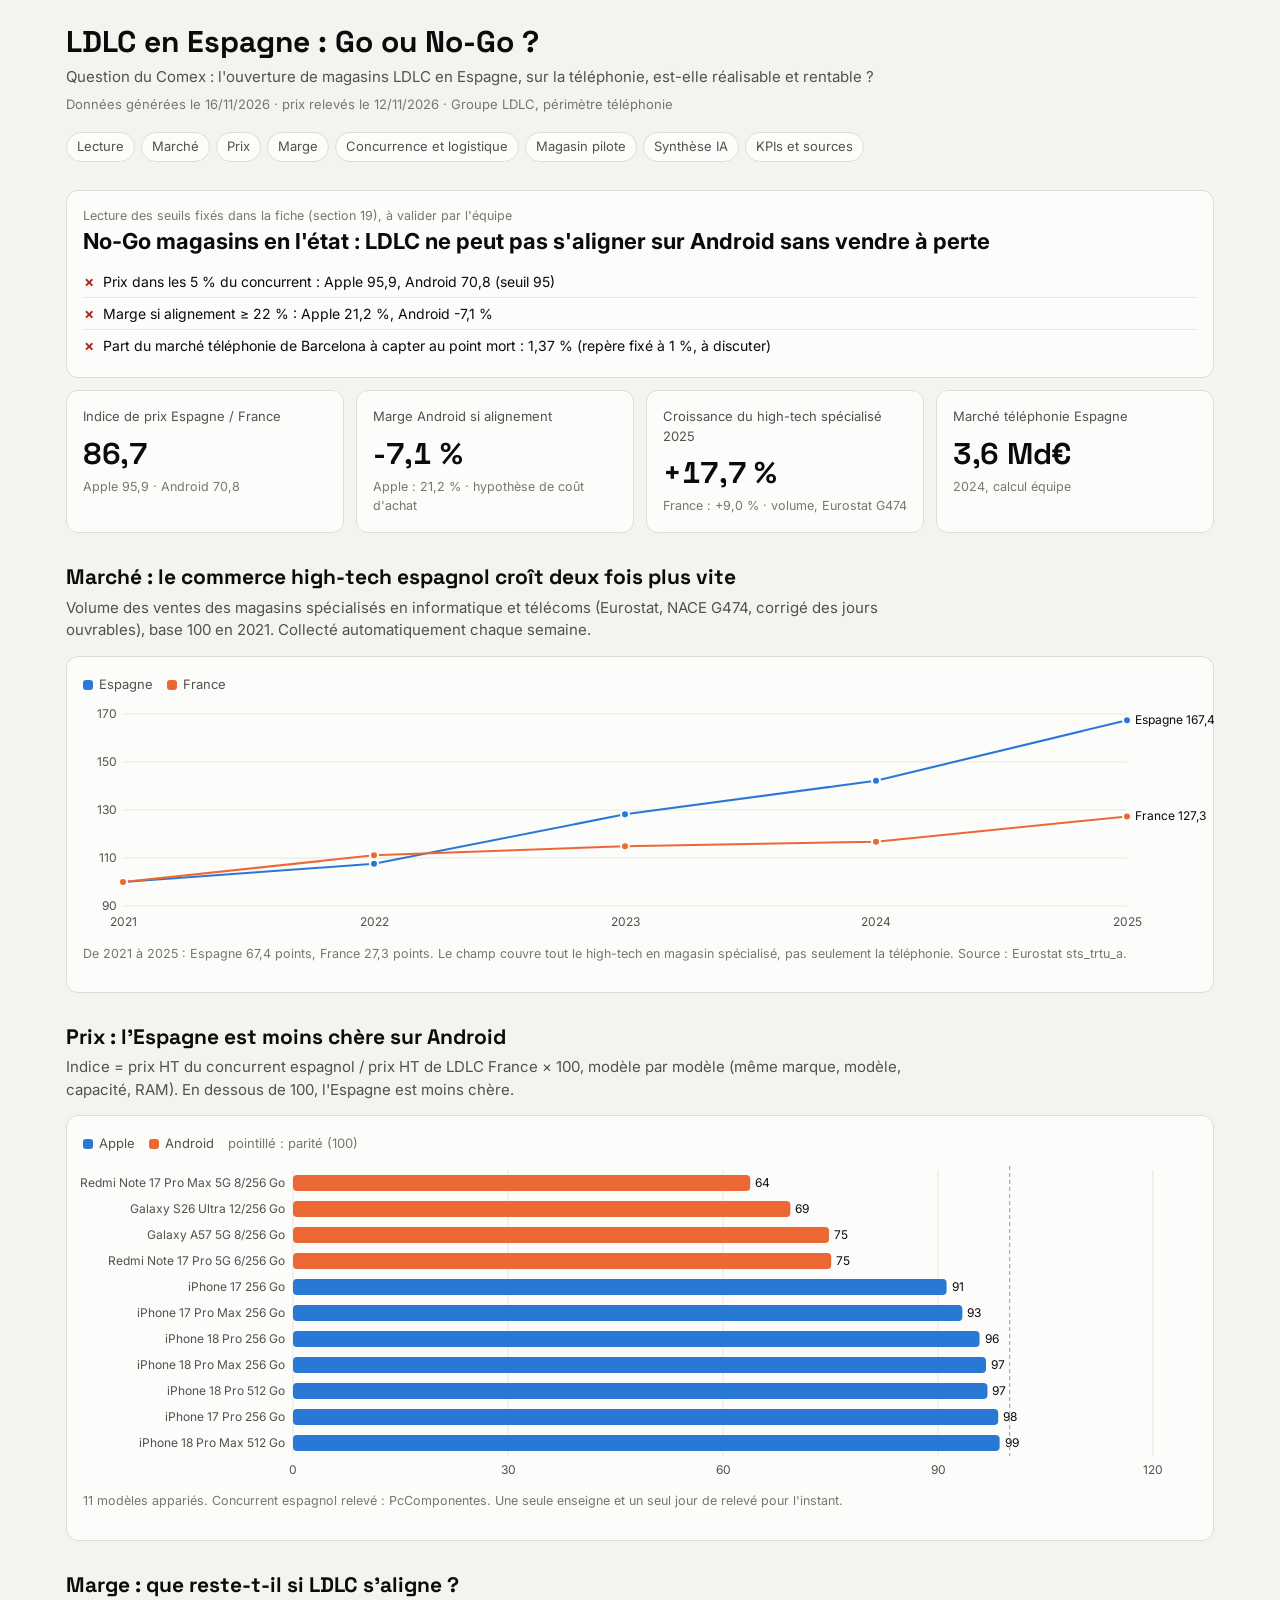
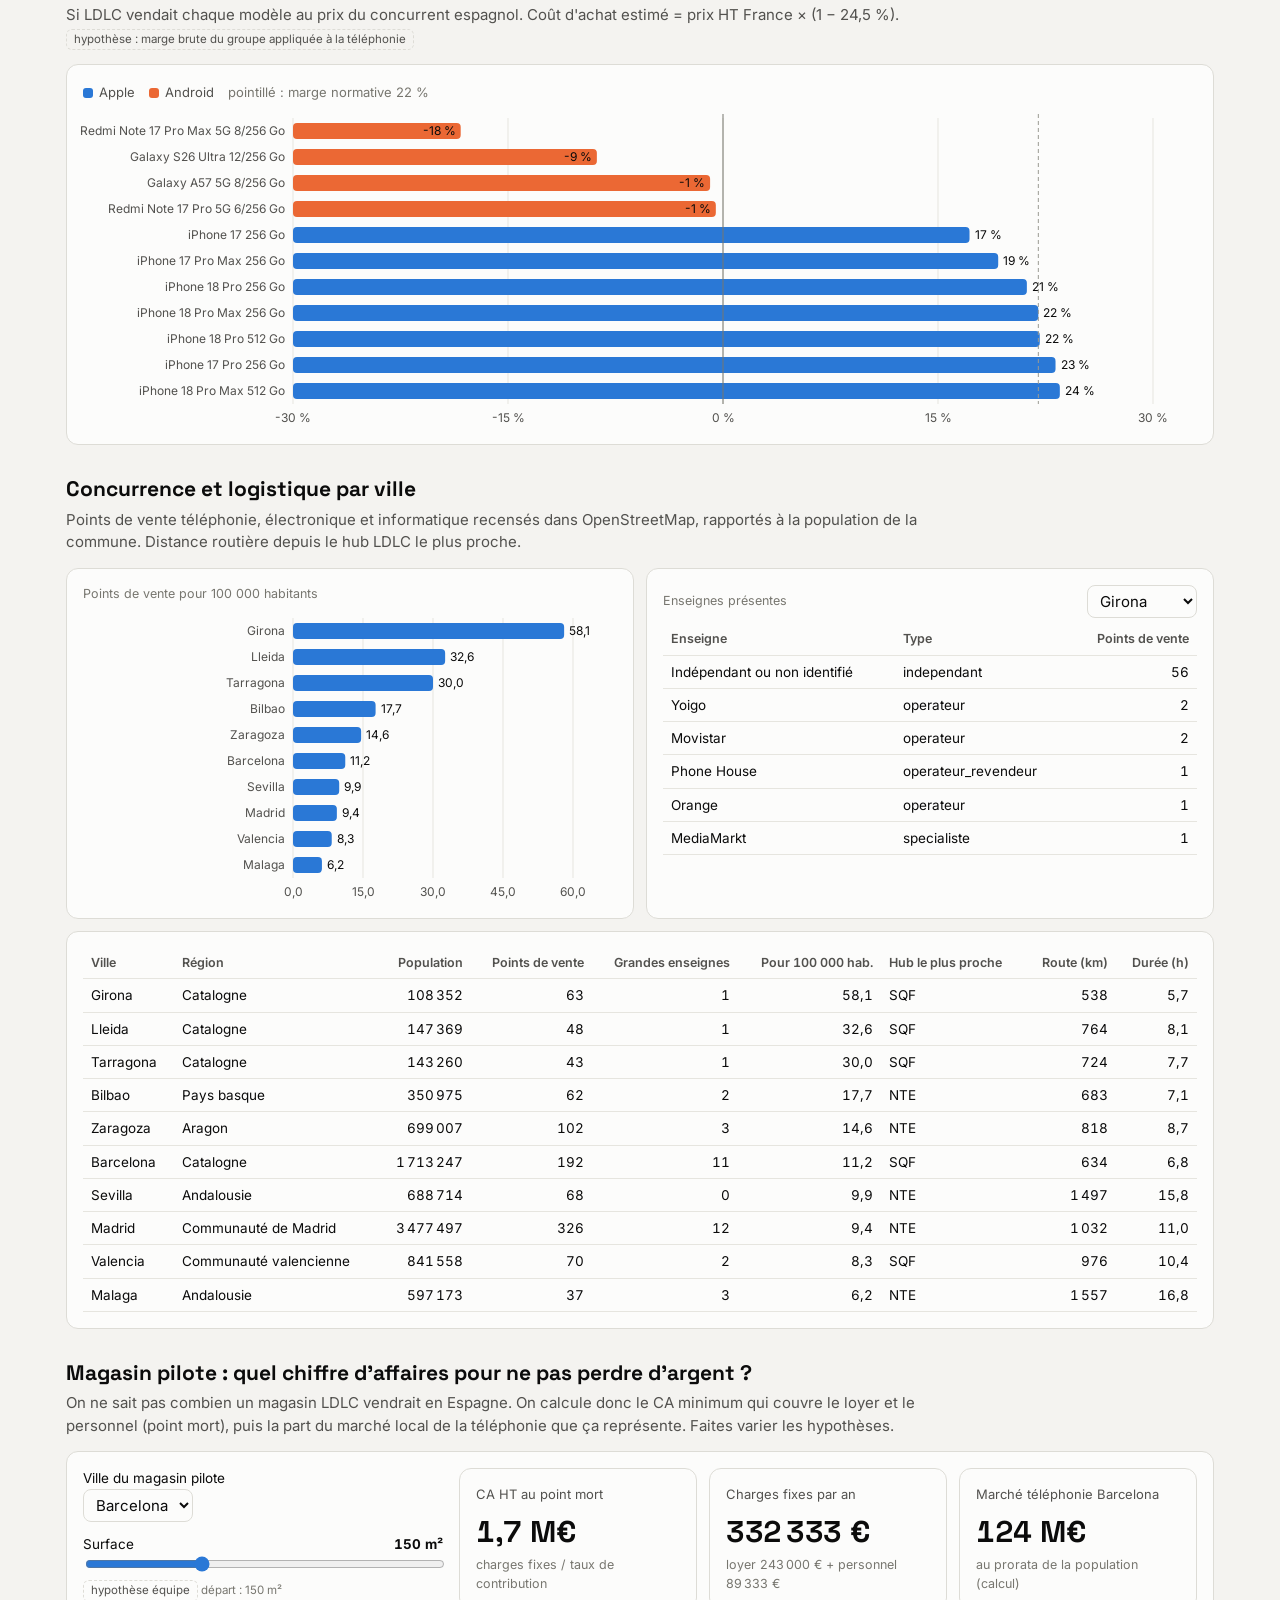
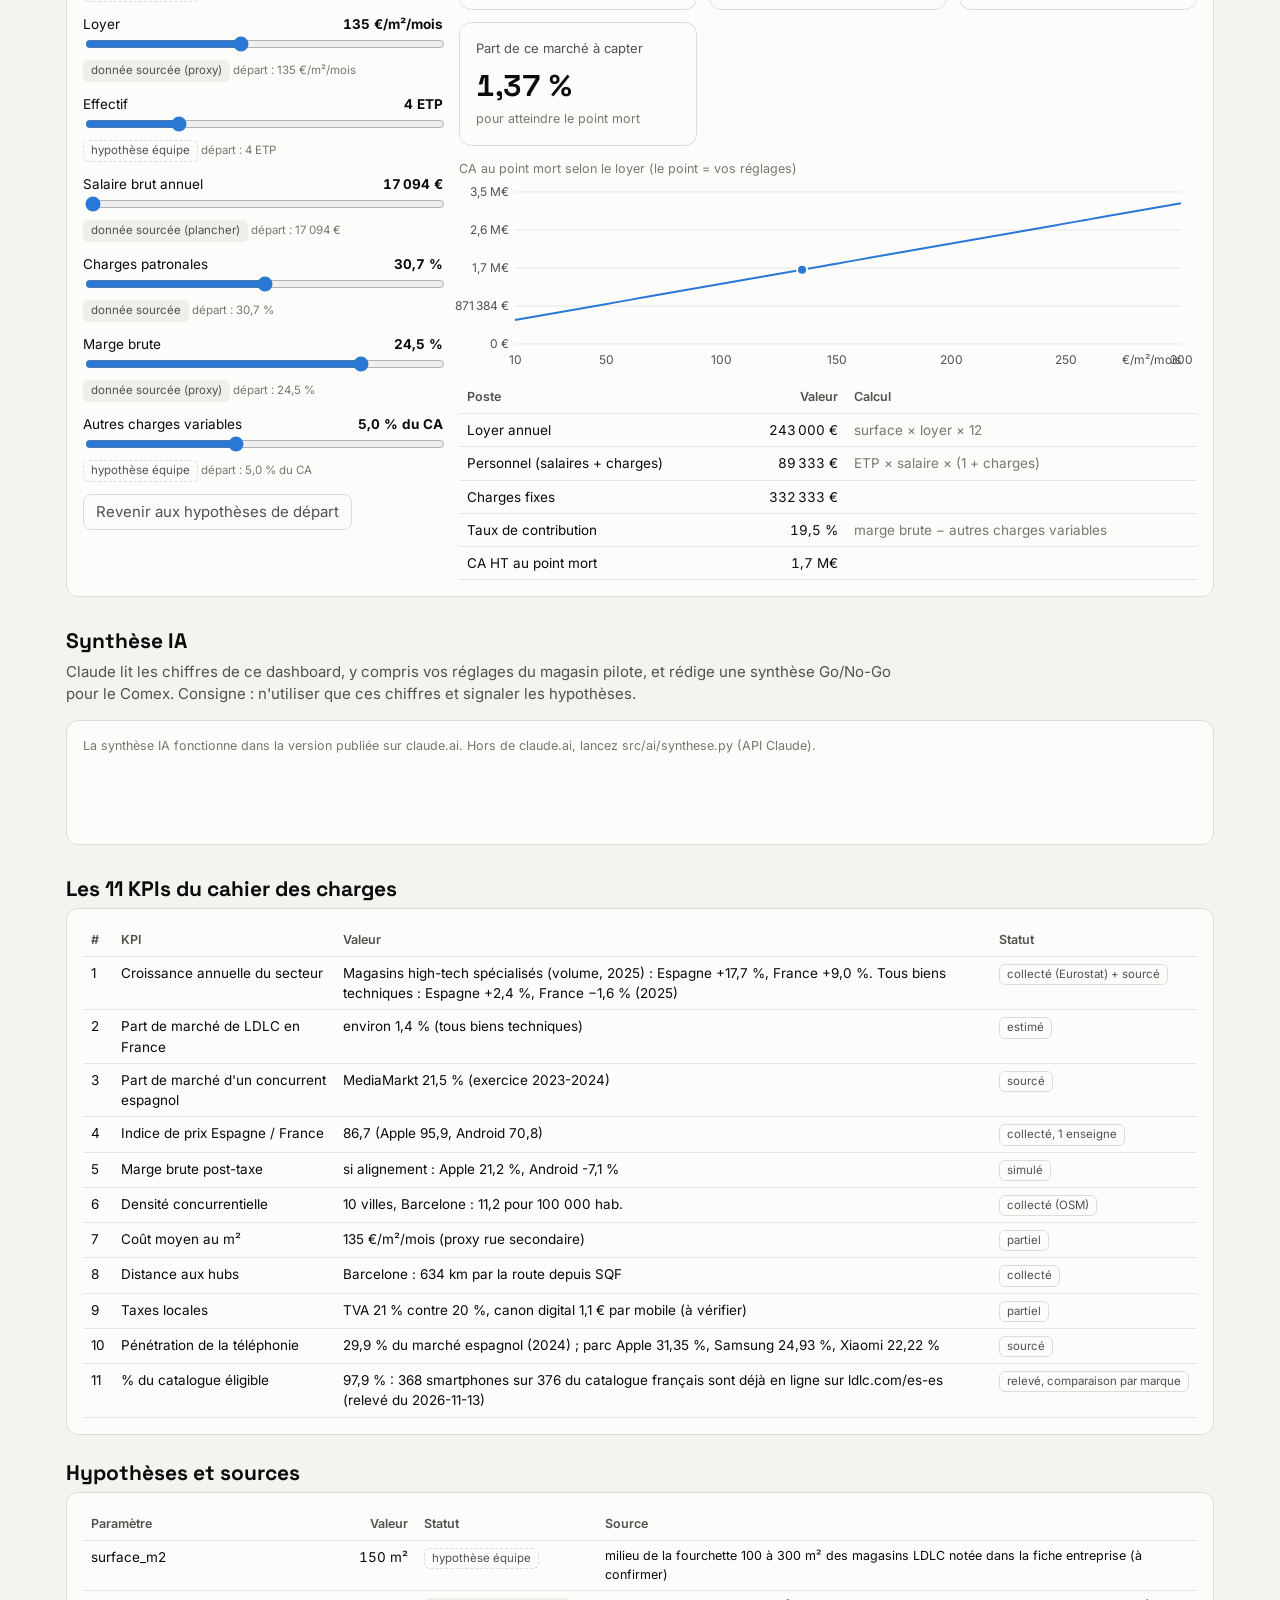
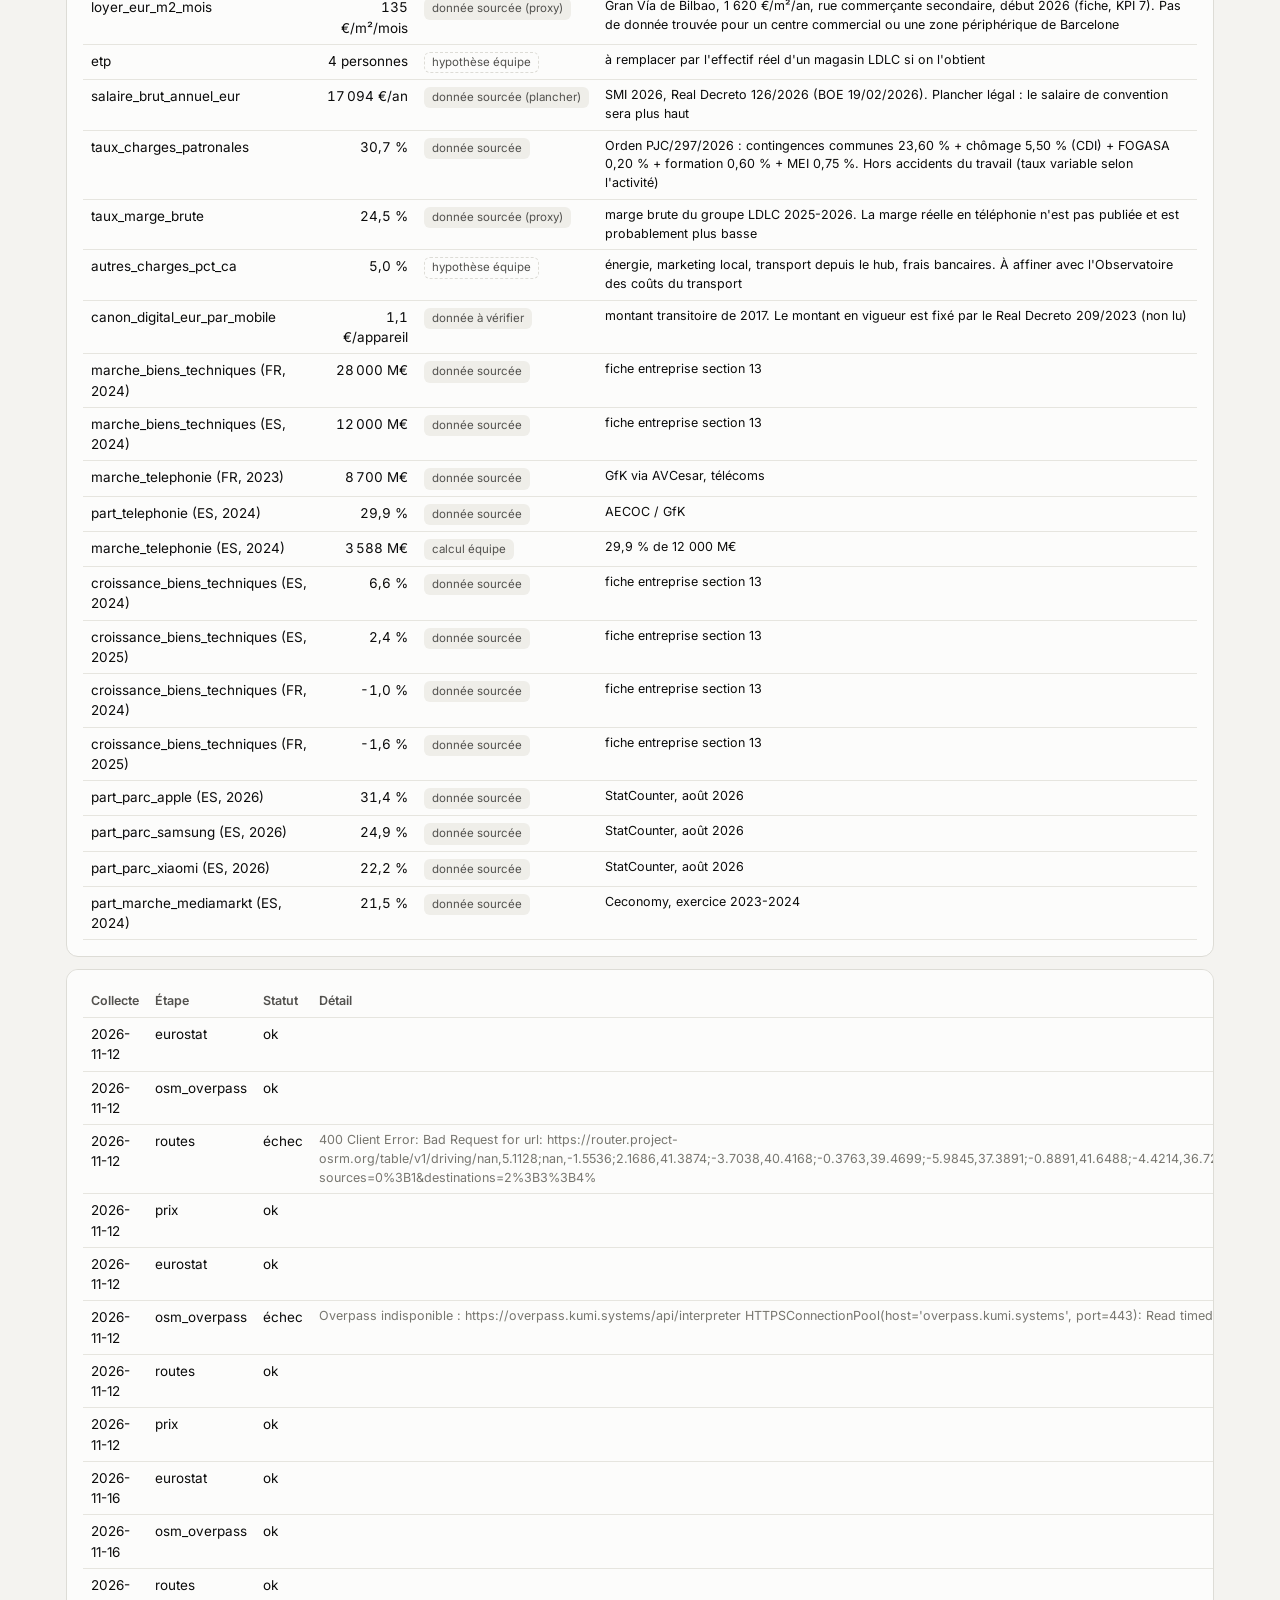
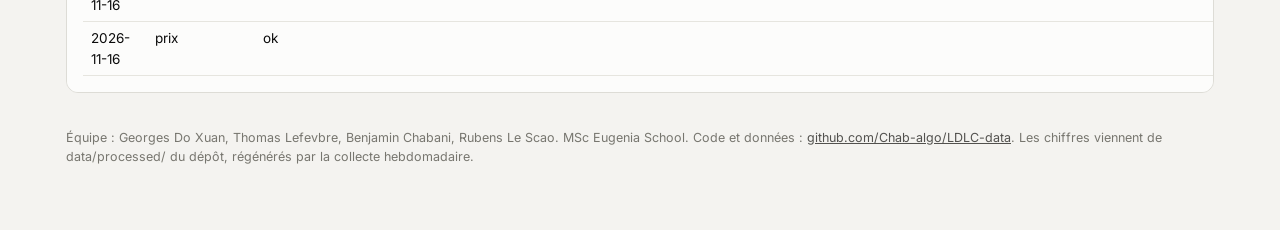
==== commit 454c1fbf: "data: collecte automatique du 2026-11-16" ====
--- a/dashboard/index.html
+++ b/dashboard/index.html
@@ -3,326 +3,340 @@
 <head>
 <meta charset="utf-8">
 <meta name="viewport" content="width=device-width, initial-scale=1">
-<title>Analyse LDLC Espagne</title>
+<title>LDLC en Espagne : Go ou No-Go ?</title>
+<link rel="stylesheet" href="https://fonts.googleapis.com/css2?family=Inter:wght@400..700&family=Space+Grotesk:wght@400..700&display=swap">
 <style>
-:root{
-  --blue:#1565c0; --s1:#4285f4; --s2:#f4a340; --ink:#202124; --ink-2:#5f6368; --line:#dadce0; --soft:#f1f3f4;
-  --good:#188038; --bad:#d93025; --warn:#b06000;
+.viz-root{
+  color-scheme:light;
+  --surface-0:#f4f3f0; --surface-1:#fcfcfb; --surface-2:#efeee9; --border:#dddcd6;
+  --text-primary:#0b0b0b; --text-secondary:#52514e; --text-muted:#77766f;
+  --series-1:#2a78d6; --series-2:#eb6834; --grid:#e6e5df; --ref:#9b9a92;
+  --good:#1d7a33; --bad:#b3261e; --warn:#8a5a00; --accent:#2a78d6;
+}
+@media (prefers-color-scheme: dark){
+  :root:where(:not([data-theme="light"])) .viz-root{
+    color-scheme:dark;
+    --surface-0:#121211; --surface-1:#1a1a19; --surface-2:#242422; --border:#34332f;
+    --text-primary:#f0efec; --text-secondary:#c3c2b7; --text-muted:#99988f;
+    --series-1:#3987e5; --series-2:#d95926; --grid:#2c2c29; --ref:#77766f;
+    --good:#5cc47a; --bad:#ff8a80; --warn:#e0b04a; --accent:#3987e5;
+  }
+}
+:root[data-theme="dark"] .viz-root{
+  color-scheme:dark;
+  --surface-0:#121211; --surface-1:#1a1a19; --surface-2:#242422; --border:#34332f;
+  --text-primary:#f0efec; --text-secondary:#c3c2b7; --text-muted:#99988f;
+  --series-1:#3987e5; --series-2:#d95926; --grid:#2c2c29; --ref:#77766f;
+  --good:#5cc47a; --bad:#ff8a80; --warn:#e0b04a; --accent:#3987e5;
 }
 *{box-sizing:border-box}
-body{margin:0;background:#fff;color:var(--ink);font:14px/1.45 Arial,Helvetica,sans-serif}
-.wrap{max-width:1280px;margin:0 auto;padding:16px}
-
-/* bandeau */
-.band{background:var(--blue);color:#fff;border-radius:4px;padding:14px 20px;display:grid;grid-template-columns:minmax(220px,1.1fr) repeat(2,minmax(150px,.7fr));gap:16px;align-items:center}
-.band h1{margin:0;font-size:26px;line-height:1.15;font-weight:700}
-.f{background:#fff;color:var(--ink);border-radius:4px;padding:4px 12px;display:flex;align-items:center;gap:8px;height:44px}
-.f span{color:var(--ink-2);font-size:13px;white-space:nowrap}
-.f select{flex:1;min-width:0;border:0;background:transparent;font:inherit;color:var(--ink);height:100%;cursor:pointer}
-.band .date{grid-column:1/-1;text-align:right;font-size:12px;margin-top:-8px}
-.tabs{display:flex;gap:4px;margin:14px 0 4px;border-bottom:1px solid var(--line);overflow-x:auto}
-.tabs button{border:0;background:none;font:inherit;font-size:14px;color:var(--ink-2);padding:10px 16px;cursor:pointer;border-bottom:3px solid transparent;white-space:nowrap}
-.tabs button:hover{color:var(--ink)}
-.tabs button[aria-selected=true]{color:var(--blue);border-bottom-color:var(--blue);font-weight:700}
-:focus-visible{outline:2px solid var(--blue);outline-offset:2px}
-
-/* cartes KPI */
-.cards{display:grid;grid-template-columns:repeat(4,minmax(0,1fr));gap:16px;margin-top:16px}
-.card{border:1px solid var(--line);border-radius:4px;padding:14px 12px;text-align:center}
-.card .t{font-size:16px}
-.card .v{font-size:38px;font-weight:700;line-height:1.15;margin:2px 0}
-.card .d{font-size:15px}
-.d.good{color:var(--good)}.d.bad{color:var(--bad)}.d.flat{color:var(--ink-2)}
-.d i{display:inline-block;width:0;height:0;border-left:5px solid transparent;border-right:5px solid transparent;margin-right:6px;vertical-align:1px}
-.d.up i{border-bottom:8px solid currentColor}.d.down i{border-top:8px solid currentColor}
-
-/* blocs */
-.row{display:grid;gap:16px;margin-top:16px}
-.r2{grid-template-columns:minmax(0,1.15fr) minmax(0,.85fr)}
-.r2e{grid-template-columns:repeat(2,minmax(0,1fr))}
-.box{border:1px solid var(--line);border-radius:4px;padding:14px 16px;min-width:0}
-.box h2{margin:0 0 10px;font-size:16px;font-weight:700;text-align:center;text-transform:uppercase}
-.legend{display:flex;gap:16px;justify-content:center;font-size:13px;color:var(--ink-2);margin-bottom:6px}
-.legend i{display:inline-block;width:18px;height:3px;margin-right:6px;vertical-align:3px}
-.legend i.sq{width:10px;height:10px;border-radius:2px;vertical-align:-1px}
-.chart svg{display:block;max-width:100%;height:auto;overflow:visible}
-.axis text{fill:var(--ink-2);font-size:12px}
-.lbl{fill:var(--ink);font-size:12px}
-.gridline{stroke:var(--soft)}
-.refline{stroke:var(--ink-2);stroke-dasharray:4 4}
-.refnote{fill:var(--ink-2);font-size:11px}
-.muted{color:var(--ink-2)}
-
-/* tableaux */
+body{margin:0}
+.viz-root{background:var(--surface-0);color:var(--text-primary);font:15px/1.5 Inter,system-ui,-apple-system,"Segoe UI",Roboto,sans-serif;min-height:100vh}
+.wrap{max-width:1180px;margin:0 auto;padding:24px 16px 64px}
+header h1{font-family:"Space Grotesk",Inter,sans-serif;font-size:30px;line-height:1.2;margin:0 0 6px}
+header p{margin:0;color:var(--text-secondary)}
+.meta{font-size:13px;color:var(--text-muted);margin-top:6px}
+nav{display:flex;flex-wrap:wrap;gap:6px;margin:18px 0 8px}
+nav a{font-size:13px;color:var(--text-secondary);text-decoration:none;border:1px solid var(--border);border-radius:999px;padding:4px 10px;background:var(--surface-1)}
+nav a:hover{color:var(--text-primary);border-color:var(--text-muted)}
+section{margin-top:28px}
+h2{font-family:"Space Grotesk",Inter,sans-serif;font-size:21px;margin:0 0 4px}
+.lede{color:var(--text-secondary);margin:0 0 14px;max-width:860px}
+.card{background:var(--surface-1);border:1px solid var(--border);border-radius:12px;padding:16px}
+.grid{display:grid;gap:12px}
+.g4{grid-template-columns:repeat(auto-fit,minmax(200px,1fr))}
+.g2{grid-template-columns:repeat(auto-fit,minmax(340px,1fr))}
+.tile .lab{font-size:13px;color:var(--text-secondary)}
+.tile .val{font-family:"Space Grotesk",Inter,sans-serif;font-size:30px;font-weight:650;letter-spacing:-.01em;margin:4px 0 2px;font-variant-numeric:tabular-nums}
+.tile .sub{font-size:12.5px;color:var(--text-muted)}
+.tag{display:inline-block;font-size:11.5px;border-radius:6px;padding:1px 7px;border:1px solid var(--border);color:var(--text-secondary);white-space:nowrap}
+.tag.src{border-color:transparent;background:var(--surface-2)}
+.tag.hyp{border-style:dashed}
+.verdict{display:flex;gap:16px;align-items:flex-start;flex-wrap:wrap}
+.verdict .big{font-size:22px;font-weight:700}
+.checks{list-style:none;margin:8px 0 0;padding:0}
+.checks li{display:flex;gap:8px;padding:5px 0;border-top:1px solid var(--grid);font-size:14px}
+.checks li:first-child{border-top:0}
+.ok{color:var(--good);font-weight:700}.ko{color:var(--bad);font-weight:700}.na{color:var(--warn);font-weight:700}
+.chart{width:100%}
+.chart svg{display:block;width:100%;height:auto;overflow:visible}
+.axis text,.lbl{fill:var(--text-secondary);font-size:12px}
+.lbl.strong{fill:var(--text-primary)}
+.gridline{stroke:var(--grid)}
+.refline{stroke:var(--ref);stroke-dasharray:4 3}
+.legend{display:flex;gap:14px;font-size:13px;color:var(--text-secondary);margin:2px 0 8px;flex-wrap:wrap}
+.legend i{display:inline-block;width:10px;height:10px;border-radius:3px;margin-right:6px;vertical-align:-1px}
 table{border-collapse:collapse;width:100%;font-size:13.5px}
-thead th{background:var(--blue);color:#fff;font-weight:700;text-align:center;padding:9px 8px;white-space:nowrap}
-thead th:first-child{text-align:left}
-td{padding:9px 8px;border-bottom:1px solid var(--line);text-align:center;vertical-align:top}
-td:first-child{text-align:left}
-tbody tr:last-child td{border-bottom:0}
-.tw{overflow-x:auto}
-.neg{color:var(--bad)}.pos{color:var(--good)}
-
-/* page pilote */
-.sim{display:grid;grid-template-columns:minmax(250px,320px) minmax(0,1fr);gap:16px;margin-top:16px}
-.ctl{margin-bottom:14px}
-.ctl label{display:flex;justify-content:space-between;gap:8px;font-size:14px}
-.ctl label b{font-weight:700}
-.ctl .n{font-size:12px;color:var(--ink-2);margin-top:2px}
-input[type=range]{width:100%;accent-color:var(--blue)}
-.iahelp{color:var(--ink-2);margin:0 0 12px;max-width:900px;margin-inline:auto;text-align:center}
-.iabar{display:flex;gap:10px;align-items:center;justify-content:center;flex-wrap:wrap}
-.iabtn{background:var(--blue);color:#fff;border:0;border-radius:4px;padding:10px 18px;font:inherit;font-weight:700;cursor:pointer}
-.iabtn:disabled{opacity:.55;cursor:default}
-.iast{color:var(--ink-2);font-size:13px}
-.iaout{white-space:pre-wrap;line-height:1.6;max-width:900px;margin:16px auto 0;min-height:40px}
-button.ghost{background:#fff;color:var(--ink-2);border:1px solid var(--line);border-radius:4px;padding:8px 12px;font:inherit;cursor:pointer}
-button.ghost:hover{color:var(--ink);border-color:var(--ink-2)}
-
-/* page instructions */
-.ins{max-width:900px;margin:8px auto 0}
-.ins h2{font-size:18px;margin:28px 0 8px;color:var(--blue)}
-.ins p,.ins li{margin:0 0 6px}
-.ins ul{margin:0;padding-left:20px}
-.ins .box{margin-top:8px}
-
-#tip{position:fixed;pointer-events:none;background:#202124;color:#fff;border-radius:4px;padding:8px 10px;font-size:12.5px;opacity:0;transition:opacity .1s;max-width:260px;z-index:10}
+th,td{text-align:left;padding:6px 8px;border-bottom:1px solid var(--grid);vertical-align:top}
+th{color:var(--text-secondary);font-weight:600;font-size:12.5px}
+td.num,th.num{text-align:right;font-variant-numeric:tabular-nums}
+.tablewrap{overflow-x:auto}
+.sim{display:grid;grid-template-columns:minmax(260px,360px) 1fr;gap:16px}
+@media (max-width:760px){.sim{grid-template-columns:1fr}}
+.ctl{margin-bottom:12px}
+.ctl label{display:flex;justify-content:space-between;font-size:13.5px;gap:8px}
+.ctl label b{font-variant-numeric:tabular-nums}
+.ctl input[type=range]{width:100%;accent-color:var(--accent)}
+.ctl .note{font-size:11.5px;color:var(--text-muted);margin-top:2px}
+select,button{font:inherit}
+select{background:var(--surface-1);color:var(--text-primary);border:1px solid var(--border);border-radius:8px;padding:5px 8px}
+button.primary{background:var(--accent);color:#fff;border:0;border-radius:8px;padding:9px 16px;font-weight:600;cursor:pointer}
+button.primary:disabled{opacity:.55;cursor:default}
+button.ghost{background:transparent;color:var(--text-secondary);border:1px solid var(--border);border-radius:8px;padding:6px 12px;cursor:pointer}
+.ia{white-space:pre-wrap;line-height:1.6;min-height:60px}
+.muted{color:var(--text-muted)}
+.small{font-size:12.5px}
+#tip{position:fixed;pointer-events:none;background:var(--surface-1);color:var(--text-primary);border:1px solid var(--border);border-radius:8px;padding:7px 9px;font-size:12.5px;box-shadow:0 4px 16px rgba(0,0,0,.12);opacity:0;transition:opacity .08s;max-width:260px;z-index:10}
 #tip b{display:block;margin-bottom:2px}
-.page[hidden]{display:none}
-
-@media (max-width:900px){
-  .band{grid-template-columns:1fr}
-  .band .date{margin-top:0;text-align:left}
-  .cards{grid-template-columns:repeat(2,minmax(0,1fr))}
-  .r2,.r2e,.sim{grid-template-columns:1fr}
-  .card .v{font-size:30px}
-  .wrap{padding:10px}
-}
-@media (prefers-reduced-motion:reduce){*{transition:none!important}}
+footer{margin-top:36px;font-size:12.5px;color:var(--text-muted)}
+footer a{color:var(--text-secondary)}
 </style>
 </head>
 <body>
+<div class="viz-root">
 <div class="wrap">
-<header class="band">
-  <h1>Analyse LDLC Espagne<br>Téléphonie</h1>
-  <label class="f"><span>Famille</span><select id="fFamille" aria-label="Famille"><option>Tous</option><option>Apple</option><option>Android</option></select></label>
-  <label class="f"><span>Ville</span><select id="fVille" aria-label="Ville"></select></label>
-  <div class="date" id="date"></div>
+<header>
+  <h1>LDLC en Espagne : Go ou No-Go ?</h1>
+  <p>Question du Comex : l'ouverture de magasins LDLC en Espagne, sur la téléphonie, est-elle réalisable et rentable ?</p>
+  <div class="meta" id="meta"></div>
 </header>
-<nav class="tabs" role="tablist" id="tabs">
-  <button role="tab" data-p="synthese" aria-selected="true">Synthèse</button>
-  <button role="tab" data-p="prix" aria-selected="false">Prix et marge</button>
-  <button role="tab" data-p="pilote" aria-selected="false">Magasin pilote</button>
-  <button role="tab" data-p="ia" aria-selected="false">Synthèse IA</button>
-  <button role="tab" data-p="instructions" aria-selected="false">Instructions</button>
+<nav>
+  <a href="#verdict">Lecture</a><a href="#marche">Marché</a><a href="#prix">Prix</a><a href="#marge">Marge</a>
+  <a href="#concurrence">Concurrence et logistique</a><a href="#pilote">Magasin pilote</a>
+  <a href="#ia">Synthèse IA</a><a href="#kpis">KPIs et sources</a>
 </nav>
 
-<main>
-<section class="page" id="p-synthese">
-  <div class="cards" id="cards"></div>
-  <div class="row r2">
-    <div class="box">
-      <h2>Volume des ventes high-tech, base 100 en 2021</h2>
-      <div class="legend"><span><i style="background:var(--s1)"></i>Espagne</span><span><i style="background:var(--s2)"></i>France</span></div>
-      <div class="chart" id="chartMarche"></div>
+<section id="verdict">
+  <div class="card verdict">
+    <div style="flex:1 1 320px">
+      <div class="lab small muted">Lecture des seuils fixés dans la fiche (section 19), à valider par l'équipe</div>
+      <div class="big" id="verdictText">…</div>
+      <ul class="checks" id="checks"></ul>
     </div>
-    <div class="box">
-      <h2>Top 5 écarts de prix</h2>
-      <div class="tw"><table id="tabTop"></table></div>
+  </div>
+  <div class="grid g4" style="margin-top:12px" id="tiles"></div>
+</section>
+
+<section id="marche">
+  <h2>Marché : le commerce high-tech espagnol croît deux fois plus vite</h2>
+  <p class="lede">Volume des ventes des magasins spécialisés en informatique et télécoms (Eurostat, NACE G474, corrigé des jours ouvrables), base 100 en 2021. Collecté automatiquement chaque semaine.</p>
+  <div class="card">
+    <div class="legend"><span><i style="background:var(--series-1)"></i>Espagne</span><span><i style="background:var(--series-2)"></i>France</span></div>
+    <div class="chart" id="chartMarche"></div>
+    <p class="small muted" id="marcheNote"></p>
+  </div>
+</section>
+
+<section id="prix">
+  <h2>Prix : l'Espagne est moins chère sur Android</h2>
+  <p class="lede">Indice = prix HT du concurrent espagnol / prix HT de LDLC France × 100, modèle par modèle (même marque, modèle, capacité, RAM). En dessous de 100, l'Espagne est moins chère.</p>
+  <div class="card">
+    <div class="legend"><span><i style="background:var(--series-1)"></i>Apple</span><span><i style="background:var(--series-2)"></i>Android</span><span class="muted">pointillé : parité (100)</span></div>
+    <div class="chart" id="chartIndice"></div>
+    <p class="small muted" id="prixNote"></p>
+  </div>
+</section>
+
+<section id="marge">
+  <h2>Marge : que reste-t-il si LDLC s'aligne ?</h2>
+  <p class="lede">Si LDLC vendait chaque modèle au prix du concurrent espagnol. Coût d'achat estimé = prix HT France × (1 − <span id="tauxMarge"></span>). <span class="tag hyp">hypothèse : marge brute du groupe appliquée à la téléphonie</span></p>
+  <div class="card">
+    <div class="legend"><span><i style="background:var(--series-1)"></i>Apple</span><span><i style="background:var(--series-2)"></i>Android</span><span class="muted">pointillé : marge normative 22 %</span></div>
+    <div class="chart" id="chartMarge"></div>
+  </div>
+</section>
+
+<section id="concurrence">
+  <h2>Concurrence et logistique par ville</h2>
+  <p class="lede">Points de vente téléphonie, électronique et informatique recensés dans OpenStreetMap, rapportés à la population de la commune. Distance routière depuis le hub LDLC le plus proche.</p>
+  <div class="grid g2">
+    <div class="card">
+      <div class="small muted" style="margin-bottom:6px">Points de vente pour 100 000 habitants</div>
+      <div class="chart" id="chartDensite"></div>
     </div>
-  </div>
-  <div class="row"><div class="box"><h2>Concurrence et logistique par ville</h2><div class="tw"><table id="tabVilles"></table></div></div></div>
-</section>
-
-<section class="page" id="p-prix" hidden>
-  <div class="row r2e">
-    <div class="box">
-      <h2>Indice de prix Espagne / France</h2>
-      <div class="legend"><span><i class="sq" style="background:var(--s1)"></i>Apple</span><span><i class="sq" style="background:var(--s2)"></i>Android</span></div>
-      <div class="chart" id="chartIndice"></div>
+    <div class="card">
+      <div style="display:flex;justify-content:space-between;align-items:center;gap:8px;margin-bottom:6px">
+        <span class="small muted">Enseignes présentes</span>
+        <select id="villeConc" aria-label="Ville"></select>
+      </div>
+      <div class="tablewrap"><table id="tabEnseignes"></table></div>
     </div>
-    <div class="box">
-      <h2>Marge si alignement</h2>
-      <div class="legend"><span><i class="sq" style="background:var(--s1)"></i>Apple</span><span><i class="sq" style="background:var(--s2)"></i>Android</span></div>
-      <div class="chart" id="chartMarge"></div>
+  </div>
+  <div class="card tablewrap" style="margin-top:12px"><table id="tabVilles"></table></div>
+</section>
+
+<section id="pilote">
+  <h2>Magasin pilote : quel chiffre d'affaires pour ne pas perdre d'argent ?</h2>
+  <p class="lede">On ne sait pas combien un magasin LDLC vendrait en Espagne. On calcule donc le CA minimum qui couvre le loyer et le personnel (point mort), puis la part du marché local de la téléphonie que ça représente. Faites varier les hypothèses.</p>
+  <div class="card sim">
+    <div id="controls"></div>
+    <div>
+      <div class="grid g4" id="simTiles"></div>
+      <div class="small muted" style="margin:14px 0 4px">CA au point mort selon le loyer (le point = vos réglages)</div>
+      <div class="chart" id="chartLoyer"></div>
+      <div class="tablewrap" style="margin-top:10px"><table id="tabPnl"></table></div>
     </div>
   </div>
 </section>
 
-<section class="page" id="p-pilote" hidden>
-  <div class="cards" id="simCards"></div>
-  <div class="sim">
-    <div class="box"><h2>Hypothèses</h2><div id="controls"></div></div>
-    <div style="display:grid;gap:16px;align-content:start;min-width:0">
-      <div class="box"><h2>CA au point mort selon le loyer</h2><div class="chart" id="chartLoyer"></div></div>
-      <div class="box"><h2>Compte de résultat au point mort</h2><div class="tw"><table id="tabPnl"></table></div></div>
+<section id="ia">
+  <h2>Synthèse IA</h2>
+  <p class="lede">Claude lit les chiffres de ce dashboard, y compris vos réglages du magasin pilote, et rédige une synthèse Go/No-Go pour le Comex. Consigne : n'utiliser que ces chiffres et signaler les hypothèses.</p>
+  <div class="card">
+    <div style="display:flex;gap:8px;flex-wrap:wrap;align-items:center">
+      <button class="primary" id="btnIA">Générer la synthèse</button>
+      <button class="ghost" id="btnCopy" hidden>Copier</button>
+      <span class="small muted" id="iaStatus"></span>
     </div>
-  </div>
-</section>
-
-<section class="page" id="p-ia" hidden>
-  <div class="row"><div class="box">
-    <h2>Synthèse Go/No-Go rédigée par l'IA</h2>
-    <p class="iahelp">Claude lit les chiffres de ce dashboard (prix, marges, marché, concurrence) et les réglages actuels du magasin pilote, puis rédige une synthèse pour le Comex. Consigne : n'utiliser que ces chiffres et signaler les hypothèses. Changez un réglage dans « Magasin pilote », puis régénérez.</p>
-    <div class="iabar"><button class="iabtn" id="btnIA">Générer la synthèse</button><button class="ghost" id="btnCopy" hidden>Copier</button><span class="iast" id="iaStatus"></span></div>
-    <div class="iaout" id="iaOut"></div>
-  </div></div>
-</section>
-
-<section class="page ins" id="p-instructions" hidden>
-  <h2>Question</h2>
-  <p>Ouvrir des magasins LDLC en Espagne, sur la téléphonie, est-il réalisable et rentable ?</p>
-  <h2>Définitions</h2>
-  <ul>
-    <li><b>Indice de prix</b> : prix HT du concurrent espagnol / prix HT de LDLC France × 100. Sous 100, l'Espagne est moins chère. Modèles appariés par marque, modèle, capacité et RAM.</li>
-    <li><b>Marge si alignement</b> : (prix HT espagnol − coût d'achat estimé) / prix HT espagnol, avec coût d'achat = prix HT France × (1 − marge brute du groupe).</li>
-    <li><b>Point mort</b> : CA HT qui couvre le loyer et le personnel, soit charges fixes / (marge brute − autres charges variables).</li>
-    <li><b>Part de marché requise</b> : CA au point mort / marché téléphonie de la ville, au prorata de la population.</li>
-  </ul>
-  <h2>Seuils de décision</h2>
-  <ul><li>Indice de prix d'au moins 95.</li><li>Marge si alignement d'au moins 22 %.</li><li>Part de marché requise d'au plus 1 % (repère à discuter).</li></ul>
-  <h2>Limites</h2>
-  <ul id="limites"></ul>
-  <h2>Les 11 KPIs</h2>
-  <div class="box tw"><table id="tabKpis"></table></div>
-  <h2>Hypothèses et sources</h2>
-  <div class="box tw"><table id="tabHyp"></table></div>
-  <h2>Journal de collecte</h2>
-  <div class="box tw" id="journalWrap"><table id="tabJournal"></table></div>
-  <p class="muted" style="margin-top:20px">Code et données : github.com/Chab-algo/LDLC-data. Équipe : Georges Do Xuan, Thomas Lefevbre, Benjamin Chabani, Rubens Le Scao.</p>
-</section>
-</main>
+    <div class="ia" id="iaOut" style="margin-top:12px"></div>
+  </div>
+</section>
+
+<section id="kpis">
+  <h2>Les 11 KPIs du cahier des charges</h2>
+  <div class="card tablewrap"><table id="tabKpis"></table></div>
+  <h2 style="margin-top:22px">Hypothèses et sources</h2>
+  <div class="card tablewrap"><table id="tabHyp"></table></div>
+  <div class="card tablewrap" style="margin-top:12px" id="journalWrap"><table id="tabJournal"></table></div>
+</section>
+
+<footer>
+  Équipe : Georges Do Xuan, Thomas Lefevbre, Benjamin Chabani, Rubens Le Scao. MSc Eugenia School.
+  Code et données : <a href="https://github.com/Chab-algo/LDLC-data">github.com/Chab-algo/LDLC-data</a>.
+  Les chiffres viennent de data/processed/ du dépôt, régénérés par la collecte hebdomadaire.
+</footer>
 </div>
 <div id="tip" role="tooltip"></div>
+</div>
 
 <script>
-const DATA = {"genere_le": "2026-11-13", "indice_prix": [{"modele": "iPhone 17 256 Go", "marque": "Apple", "famille": "Apple", "segment": "haut", "concurrent_es": "MediaMarkt + PcComponentes", "nb_concurrents": 2, "prix_ttc_ldlc_fr": 1119.0, "prix_ttc_es": 1029.0, "prix_ht_ldlc_fr": 932.5, "prix_ht_es": 850.41, "pvpr_es": 1109.0, "indice_es_vs_fr": 91.2}, {"modele": "iPhone 17 Pro 256 Go", "marque": "Apple", "famille": "Apple", "segment": "premium", "concurrent_es": "MediaMarkt + PcComponentes", "nb_concurrents": 2, "prix_ttc_ldlc_fr": 1229.0, "prix_ttc_es": 1209.0, "prix_ht_ldlc_fr": 1024.17, "prix_ht_es": 999.175, "pvpr_es": 1319.0, "indice_es_vs_fr": 97.6}, {"modele": "iPhone 17 Pro Max 256 Go", "marque": "Apple", "famille": "Apple", "segment": "premium", "concurrent_es": "PcComponentes", "nb_concurrents": 1, "prix_ttc_ldlc_fr": 1379.0, "prix_ttc_es": 1355.0, "prix_ht_ldlc_fr": 1149.17, "prix_ht_es": 1119.83, "pvpr_es": 1469.0, "indice_es_vs_fr": 97.4}, {"modele": "iPhone 18 Pro 256 Go", "marque": "Apple", "famille": "Apple", "segment": "premium", "concurrent_es": "MediaMarkt + PcComponentes", "nb_concurrents": 2, "prix_ttc_ldlc_fr": 1479.0, "prix_ttc_es": 1444.0, "prix_ht_ldlc_fr": 1232.5, "prix_ht_es": 1193.39, "pvpr_es": null, "indice_es_vs_fr": 96.8}, {"modele": "iPhone 18 Pro 512 Go", "marque": "Apple", "famille": "Apple", "segment": "premium", "concurrent_es": "MediaMarkt + PcComponentes", "nb_concurrents": 2, "prix_ttc_ldlc_fr": 1729.0, "prix_ttc_es": 1684.0, "prix_ht_ldlc_fr": 1440.83, "prix_ht_es": 1391.735, "pvpr_es": null, "indice_es_vs_fr": 96.6}, {"modele": "iPhone 18 Pro Max 256 Go", "marque": "Apple", "famille": "Apple", "segment": "premium", "concurrent_es": "MediaMarkt + PcComponentes", "nb_concurrents": 2, "prix_ttc_ldlc_fr": 1629.0, "prix_ttc_es": 1594.0, "prix_ht_ldlc_fr": 1357.5, "prix_ht_es": 1317.355, "pvpr_es": null, "indice_es_vs_fr": 97.0}, {"modele": "iPhone 18 Pro Max 512 Go", "marque": "Apple", "famille": "Apple", "segment": "premium", "concurrent_es": "MediaMarkt + PcComponentes", "nb_concurrents": 2, "prix_ttc_ldlc_fr": 1879.0, "prix_ttc_es": 1849.0, "prix_ht_ldlc_fr": 1565.83, "prix_ht_es": 1528.1, "pvpr_es": null, "indice_es_vs_fr": 97.6}, {"modele": "Galaxy S26 Ultra 12/256 Go", "marque": "Samsung", "famille": "Android", "segment": "premium", "concurrent_es": "MediaMarkt + PcComponentes", "nb_concurrents": 2, "prix_ttc_ldlc_fr": 1569.95, "prix_ttc_es": 1234.0, "prix_ht_ldlc_fr": 1308.29, "prix_ht_es": 1019.835, "pvpr_es": 1474.0, "indice_es_vs_fr": 78.0}, {"modele": "Galaxy A57 5G 8/256 Go", "marque": "Samsung", "famille": "Android", "segment": "milieu", "concurrent_es": "MediaMarkt + PcComponentes", "nb_concurrents": 2, "prix_ttc_ldlc_fr": 659.95, "prix_ttc_es": 539.0, "prix_ht_ldlc_fr": 549.96, "prix_ht_es": 445.455, "pvpr_es": 659.0, "indice_es_vs_fr": 81.0}, {"modele": "Redmi Note 17 Pro 5G 6/256 Go", "marque": "Xiaomi", "famille": "Android", "segment": "milieu", "concurrent_es": "MediaMarkt + PcComponentes", "nb_concurrents": 2, "prix_ttc_ldlc_fr": 399.95, "prix_ttc_es": 315.885, "prix_ht_ldlc_fr": 333.29, "prix_ht_es": 261.06, "pvpr_es": 478.0, "indice_es_vs_fr": 78.3}, {"modele": "Redmi Note 17 Pro Max 5G 8/256 Go", "marque": "Xiaomi", "famille": "Android", "segment": "milieu", "concurrent_es": "MediaMarkt + PcComponentes", "nb_concurrents": 2, "prix_ttc_ldlc_fr": 599.95, "prix_ttc_es": 417.575, "prix_ht_ldlc_fr": 499.96, "prix_ht_es": 345.1, "pvpr_es": 503.66, "indice_es_vs_fr": 69.0}], "indice_synthese": [{"perimetre": "Tous modèles", "nb_modeles": 11, "indice": 89.1}, {"perimetre": "Android", "nb_modeles": 4, "indice": 76.6}, {"perimetre": "Apple", "nb_modeles": 7, "indice": 96.3}], "marge_si_alignement": [{"modele": "iPhone 17 256 Go", "famille": "Apple", "prix_ht_ldlc_fr": 932.5, "prix_ht_es": 850.41, "cout_achat_estime_ht": 704.038, "marge_si_alignement": 0.172}, {"modele": "iPhone 17 Pro 256 Go", "famille": "Apple", "prix_ht_ldlc_fr": 1024.17, "prix_ht_es": 999.175, "cout_achat_estime_ht": 773.248, "marge_si_alignement": 0.226}, {"modele": "iPhone 17 Pro Max 256 Go", "famille": "Apple", "prix_ht_ldlc_fr": 1149.17, "prix_ht_es": 1119.83, "cout_achat_estime_ht": 867.623, "marge_si_alignement": 0.225}, {"modele": "iPhone 18 Pro 256 Go", "famille": "Apple", "prix_ht_ldlc_fr": 1232.5, "prix_ht_es": 1193.39, "cout_achat_estime_ht": 930.538, "marge_si_alignement": 0.22}, {"modele": "iPhone 18 Pro 512 Go", "famille": "Apple", "prix_ht_ldlc_fr": 1440.83, "prix_ht_es": 1391.735, "cout_achat_estime_ht": 1087.827, "marge_si_alignement": 0.218}, {"modele": "iPhone 18 Pro Max 256 Go", "famille": "Apple", "prix_ht_ldlc_fr": 1357.5, "prix_ht_es": 1317.355, "cout_achat_estime_ht": 1024.912, "marge_si_alignement": 0.222}, {"modele": "iPhone 18 Pro Max 512 Go", "famille": "Apple", "prix_ht_ldlc_fr": 1565.83, "prix_ht_es": 1528.1, "cout_achat_estime_ht": 1182.202, "marge_si_alignement": 0.226}, {"modele": "Galaxy S26 Ultra 12/256 Go", "famille": "Android", "prix_ht_ldlc_fr": 1308.29, "prix_ht_es": 1019.835, "cout_achat_estime_ht": 987.759, "marge_si_alignement": 0.031}, {"modele": "Galaxy A57 5G 8/256 Go", "famille": "Android", "prix_ht_ldlc_fr": 549.96, "prix_ht_es": 445.455, "cout_achat_estime_ht": 415.22, "marge_si_alignement": 0.068}, {"modele": "Redmi Note 17 Pro 5G 6/256 Go", "famille": "Android", "prix_ht_ldlc_fr": 333.29, "prix_ht_es": 261.06, "cout_achat_estime_ht": 251.634, "marge_si_alignement": 0.036}, {"modele": "Redmi Note 17 Pro Max 5G 8/256 Go", "famille": "Android", "prix_ht_ldlc_fr": 499.96, "prix_ht_es": 345.1, "cout_achat_estime_ht": 377.47, "marge_si_alignement": -0.094}], "densite": [{"ville": "Girona", "region": "Catalogne", "population": 108352, "hub_le_plus_proche": "SQF", "distance_route_km": 537.9, "duree_route_h": 5.72, "nb_points_de_vente": 63.0, "nb_grandes_enseignes": 1.0, "points_de_vente_pour_100k_hab": 58.1}, {"ville": "Lleida", "region": "Catalogne", "population": 147369, "hub_le_plus_proche": "SQF", "distance_route_km": 764.0, "duree_route_h": 8.12, "nb_points_de_vente": 48.0, "nb_grandes_enseignes": 1.0, "points_de_vente_pour_100k_hab": 32.6}, {"ville": "Tarragona", "region": "Catalogne", "population": 143260, "hub_le_plus_proche": "SQF", "distance_route_km": 724.4, "duree_route_h": 7.68, "nb_points_de_vente": 43.0, "nb_grandes_enseignes": 1.0, "points_de_vente_pour_100k_hab": 30.0}, {"ville": "Bilbao", "region": "Pays basque", "population": 350975, "hub_le_plus_proche": "NTE", "distance_route_km": 682.8, "duree_route_h": 7.13, "nb_points_de_vente": 62.0, "nb_grandes_enseignes": 2.0, "points_de_vente_pour_100k_hab": 17.7}, {"ville": "Zaragoza", "region": "Aragon", "population": 699007, "hub_le_plus_proche": "NTE", "distance_route_km": 818.0, "duree_route_h": 8.74, "nb_points_de_vente": 102.0, "nb_grandes_enseignes": 3.0, "points_de_vente_pour_100k_hab": 14.6}, {"ville": "Barcelona", "region": "Catalogne", "population": 1713247, "hub_le_plus_proche": "SQF", "distance_route_km": 634.2, "duree_route_h": 6.79, "nb_points_de_vente": 192.0, "nb_grandes_enseignes": 11.0, "points_de_vente_pour_100k_hab": 11.2}, {"ville": "Sevilla", "region": "Andalousie", "population": 688714, "hub_le_plus_proche": "NTE", "distance_route_km": 1497.0, "duree_route_h": 15.8, "nb_points_de_vente": 68.0, "nb_grandes_enseignes": 0.0, "points_de_vente_pour_100k_hab": 9.9}, {"ville": "Madrid", "region": "Communauté de Madrid", "population": 3477497, "hub_le_plus_proche": "NTE", "distance_route_km": 1031.5, "duree_route_h": 10.99, "nb_points_de_vente": 325.0, "nb_grandes_enseignes": 12.0, "points_de_vente_pour_100k_hab": 9.3}, {"ville": "Valencia", "region": "Communauté valencienne", "population": 841558, "hub_le_plus_proche": "SQF", "distance_route_km": 975.7, "duree_route_h": 10.43, "nb_points_de_vente": 70.0, "nb_grandes_enseignes": 2.0, "points_de_vente_pour_100k_hab": 8.3}, {"ville": "Malaga", "region": "Andalousie", "population": 597173, "hub_le_plus_proche": "NTE", "distance_route_km": 1556.5, "duree_route_h": 16.83, "nb_points_de_vente": 37.0, "nb_grandes_enseignes": 3.0, "points_de_vente_pour_100k_hab": 6.2}], "concurrents": [{"ville": "Barcelona", "enseigne": "Indépendant ou non identifié", "type": "independant", "nb": 174.0}, {"ville": "Barcelona", "enseigne": "MediaMarkt", "type": "specialiste", "nb": 5.0}, {"ville": "Barcelona", "enseigne": "Fnac", "type": "specialiste", "nb": 5.0}, {"ville": "Barcelona", "enseigne": "Apple", "type": "marque", "nb": 2.0}, {"ville": "Barcelona", "enseigne": "Samsung", "type": "marque", "nb": 2.0}, {"ville": "Barcelona", "enseigne": "Phone House", "type": "operateur_revendeur", "nb": 2.0}, {"ville": "Barcelona", "enseigne": "PcComponentes", "type": "specialiste", "nb": 1.0}, {"ville": "Barcelona", "enseigne": "Orange", "type": "operateur", "nb": 1.0}, {"ville": "Bilbao", "enseigne": "Indépendant ou non identifié", "type": "independant", "nb": 57.0}, {"ville": "Bilbao", "enseigne": "Phone House", "type": "operateur_revendeur", "nb": 2.0}, {"ville": "Bilbao", "enseigne": "MediaMarkt", "type": "specialiste", "nb": 1.0}, {"ville": "Bilbao", "enseigne": "Vodafone", "type": "operateur", "nb": 1.0}, {"ville": "Bilbao", "enseigne": "Fnac", "type": "specialiste", "nb": 1.0}, {"ville": "Girona", "enseigne": "Indépendant ou non identifié", "type": "independant", "nb": 56.0}, {"ville": "Girona", "enseigne": "Yoigo", "type": "operateur", "nb": 2.0}, {"ville": "Girona", "enseigne": "Movistar", "type": "operateur", "nb": 2.0}, {"ville": "Girona", "enseigne": "Orange", "type": "operateur", "nb": 1.0}, {"ville": "Girona", "enseigne": "Phone House", "type": "operateur_revendeur", "nb": 1.0}, {"ville": "Girona", "enseigne": "MediaMarkt", "type": "specialiste", "nb": 1.0}, {"ville": "Lleida", "enseigne": "Indépendant ou non identifié", "type": "independant", "nb": 46.0}, {"ville": "Lleida", "enseigne": "Yoigo", "type": "operateur", "nb": 1.0}, {"ville": "Lleida", "enseigne": "MediaMarkt", "type": "specialiste", "nb": 1.0}, {"ville": "Madrid", "enseigne": "Indépendant ou non identifié", "type": "independant", "nb": 291.0}, {"ville": "Madrid", "enseigne": "MediaMarkt", "type": "specialiste", "nb": 8.0}, {"ville": "Madrid", "enseigne": "Orange", "type": "operateur", "nb": 5.0}, {"ville": "Madrid", "enseigne": "Samsung", "type": "marque", "nb": 4.0}, {"ville": "Madrid", "enseigne": "Movistar", "type": "operateur", "nb": 4.0}, {"ville": "Madrid", "enseigne": "Vodafone", "type": "operateur", "nb": 3.0}, {"ville": "Madrid", "enseigne": "Phone House", "type": "operateur_revendeur", "nb": 3.0}, {"ville": "Madrid", "enseigne": "Fnac", "type": "specialiste", "nb": 2.0}, {"ville": "Madrid", "enseigne": "Apple", "type": "marque", "nb": 2.0}, {"ville": "Madrid", "enseigne": "Xiaomi", "type": "marque", "nb": 1.0}, {"ville": "Madrid", "enseigne": "PcComponentes", "type": "specialiste", "nb": 1.0}, {"ville": "Madrid", "enseigne": "El Corte Inglés", "type": "generaliste", "nb": 1.0}, {"ville": "Malaga", "enseigne": "Indépendant ou non identifié", "type": "independant", "nb": 30.0}, {"ville": "Malaga", "enseigne": "MediaMarkt", "type": "specialiste", "nb": 2.0}, {"ville": "Malaga", "enseigne": "Orange", "type": "operateur", "nb": 1.0}, {"ville": "Malaga", "enseigne": "Phone House", "type": "operateur_revendeur", "nb": 1.0}, {"ville": "Malaga", "enseigne": "Vodafone", "type": "operateur", "nb": 1.0}, {"ville": "Malaga", "enseigne": "Worten", "type": "specialiste", "nb": 1.0}, {"ville": "Malaga", "enseigne": "Movistar", "type": "operateur", "nb": 1.0}, {"ville": "Sevilla", "enseigne": "Indépendant ou non identifié", "type": "independant", "nb": 65.0}, {"ville": "Sevilla", "enseigne": "Phone House", "type": "operateur_revendeur", "nb": 2.0}, {"ville": "Sevilla", "enseigne": "Yoigo", "type": "operateur", "nb": 1.0}, {"ville": "Tarragona", "enseigne": "Indépendant ou non identifié", "type": "independant", "nb": 38.0}, {"ville": "Tarragona", "enseigne": "Movistar", "type": "operateur", "nb": 2.0}, {"ville": "Tarragona", "enseigne": "Yoigo", "type": "operateur", "nb": 1.0}, {"ville": "Tarragona", "enseigne": "MediaMarkt", "type": "specialiste", "nb": 1.0}, {"ville": "Tarragona", "enseigne": "Orange", "type": "operateur", "nb": 1.0}, {"ville": "Valencia", "enseigne": "Indépendant ou non identifié", "type": "independant", "nb": 65.0}, {"ville": "Valencia", "enseigne": "MediaMarkt", "type": "specialiste", "nb": 2.0}, {"ville": "Valencia", "enseigne": "Phone House", "type": "operateur_revendeur", "nb": 2.0}, {"ville": "Valencia", "enseigne": "Apple", "type": "marque", "nb": 1.0}, {"ville": "Zaragoza", "enseigne": "Indépendant ou non identifié", "type": "independant", "nb": 97.0}, {"ville": "Zaragoza", "enseigne": "Fnac", "type": "specialiste", "nb": 2.0}, {"ville": "Zaragoza", "enseigne": "Phone House", "type": "operateur_revendeur", "nb": 1.0}, {"ville": "Zaragoza", "enseigne": "Apple", "type": "marque", "nb": 1.0}, {"ville": "Zaragoza", "enseigne": "MediaMarkt", "type": "specialiste", "nb": 1.0}], "marche": [{"pays": "FR", "annee": 2024, "indicateur": "marche_biens_techniques", "valeur": 28000.0, "unite": "M€", "statut": "donnée sourcée", "source": "fiche entreprise section 13"}, {"pays": "ES", "annee": 2024, "indicateur": "marche_biens_techniques", "valeur": 12000.0, "unite": "M€", "statut": "donnée sourcée", "source": "fiche entreprise section 13"}, {"pays": "FR", "annee": 2023, "indicateur": "marche_telephonie", "valeur": 8700.0, "unite": "M€", "statut": "donnée sourcée", "source": "GfK via AVCesar, télécoms"}, {"pays": "ES", "annee": 2024, "indicateur": "part_telephonie", "valeur": 0.299, "unite": "taux", "statut": "donnée sourcée", "source": "AECOC / GfK"}, {"pays": "ES", "annee": 2024, "indicateur": "marche_telephonie", "valeur": 3588.0, "unite": "M€", "statut": "calcul équipe", "source": "29,9 % de 12 000 M€"}, {"pays": "ES", "annee": 2024, "indicateur": "croissance_biens_techniques", "valeur": 0.066, "unite": "taux", "statut": "donnée sourcée", "source": "fiche entreprise section 13"}, {"pays": "ES", "annee": 2025, "indicateur": "croissance_biens_techniques", "valeur": 0.024, "unite": "taux", "statut": "donnée sourcée", "source": "fiche entreprise section 13"}, {"pays": "FR", "annee": 2024, "indicateur": "croissance_biens_techniques", "valeur": -0.01, "unite": "taux", "statut": "donnée sourcée", "source": "fiche entreprise section 13"}, {"pays": "FR", "annee": 2025, "indicateur": "croissance_biens_techniques", "valeur": -0.016, "unite": "taux", "statut": "donnée sourcée", "source": "fiche entreprise section 13"}, {"pays": "ES", "annee": 2026, "indicateur": "part_parc_apple", "valeur": 0.3135, "unite": "taux", "statut": "donnée sourcée", "source": "StatCounter, août 2026"}, {"pays": "ES", "annee": 2026, "indicateur": "part_parc_samsung", "valeur": 0.2493, "unite": "taux", "statut": "donnée sourcée", "source": "StatCounter, août 2026"}, {"pays": "ES", "annee": 2026, "indicateur": "part_parc_xiaomi", "valeur": 0.2222, "unite": "taux", "statut": "donnée sourcée", "source": "StatCounter, août 2026"}, {"pays": "ES", "annee": 2024, "indicateur": "part_marche_mediamarkt", "valeur": 0.215, "unite": "taux", "statut": "donnée sourcée", "source": "Ceconomy, exercice 2023-2024"}, {"pays": "FR", "annee": 2026, "indicateur": "catalogue_smartphones_ldlc", "valeur": 391.0, "unite": "références", "statut": "donnée sourcée", "source": "page catégorie smartphones de ldlc.com lue le 13/11/2026 : Apple 101, Samsung 122, Xiaomi 27, autres 141 (coloris et capacités comptés séparément)"}, {"pays": "ES", "annee": 2024, "indicateur": "marche_telephonie_recoupement", "valeur": 3300.0, "unite": "M€", "statut": "donnée sourcée (presse)", "source": "Merca2 (04/03/2025) : 3 300 M€ de facturation et 10,41 M d unités en 2024 ; recoupe l estimation de 3 588 M€ ci-dessus (écart de 8 %)"}, {"pays": "ES", "annee": 2024, "indicateur": "prix_moyen_smartphone", "valeur": 317.0, "unite": "€", "statut": "donnée sourcée (presse)", "source": "Merca2 : 316,67 € de dépense moyenne par smartphone (tous segments) ; nos 11 modèles sont des modèles récents plus chers"}, {"pays": "FR", "annee": 2025, "indicateur": "part_ldlc_high_tech_en_ligne", "valeur": 0.095, "unite": "taux", "statut": "estimation équipe", "source": "CA France 2025-2026 de LDLC (464,0 M€) / marché du high-tech en e-commerce 4,9 Md€ (Fevad 2024) : ordre de grandeur de 9 à 10 %, surestimé (le CA inclut BtoB et magasins)"}, {"pays": "FR", "annee": 2026, "indicateur": "marge_telephonie_estimee", "valeur": 0.15, "unite": "taux", "statut": "estimation équipe", "source": "LDLC ne publie aucune marge par famille. Fourchette de 10 à 20 % pour un distributeur sur smartphones (pages sectorielles peu fiables, Fnac Darty indique que la téléphonie dilue sa marge). Marge du groupe LDLC : 24,5 % (2025-2026), 21,1 % (2024-2025)"}, {"pays": "ES", "annee": 2015, "indicateur": "eurostat_VOL_SLS_G47_I21_NSA", "valeur": 95.0, "unite": "I21", "statut": "donnée sourcée", "source": "Eurostat sts_trtu_a"}, {"pays": "ES", "annee": 2016, "indicateur": "eurostat_VOL_SLS_G47_I21_NSA", "valeur": 98.7, "unite": "I21", "statut": "donnée sourcée", "source": "Eurostat sts_trtu_a"}, {"pays": "ES", "annee": 2017, "indicateur": "eurostat_VOL_SLS_G47_I21_NSA", "valeur": 99.4, "unite": "I21", "statut": "donnée sourcée", "source": "Eurostat sts_trtu_a"}, {"pays": "ES", "annee": 2018, "indicateur": "eurostat_VOL_SLS_G47_I21_NSA", "valeur": 100.2, "unite": "I21", "statut": "donnée sourcée", "source": "Eurostat sts_trtu_a"}, {"pays": "ES", "annee": 2019, "indicateur": "eurostat_VOL_SLS_G47_I21_NSA", "valeur": 102.6, "unite": "I21", "statut": "donnée sourcée", "source": "Eurostat sts_trtu_a"}, {"pays": "ES", "annee": 2020, "indicateur": "eurostat_VOL_SLS_G47_I21_NSA", "valeur": 96.1, "unite": "I21", "statut": "donnée sourcée", "source": "Eurostat sts_trtu_a"}, {"pays": "ES", "annee": 2021, "indicateur": "eurostat_VOL_SLS_G47_I21_NSA", "valeur": 100.0, "unite": "I21", "statut": "donnée sourcée", "source": "Eurostat sts_trtu_a"}, {"pays": "ES", "annee": 2022, "indicateur": "eurostat_VOL_SLS_G47_I21_NSA", "valeur": 102.1, "unite": "I21", "statut": "donnée sourcée", "source": "Eurostat sts_trtu_a"}, {"pays": "ES", "annee": 2023, "indicateur": "eurostat_VOL_SLS_G47_I21_NSA", "valeur": 104.5, "unite": "I21", "statut": "donnée sourcée", "source": "Eurostat sts_trtu_a"}, {"pays": "ES", "annee": 2024, "indicateur": "eurostat_VOL_SLS_G47_I21_NSA", "valeur": 106.8, "unite": "I21", "statut": "donnée sourcée", "source": "Eurostat sts_trtu_a"}, {"pays": "ES", "annee": 2025, "indicateur": "eurostat_VOL_SLS_G47_I21_NSA", "valeur": 111.2, "unite": "I21", "statut": "donnée sourcée", "source": "Eurostat sts_trtu_a"}, {"pays": "FR", "annee": 2015, "indicateur": "eurostat_VOL_SLS_G47_I21_NSA", "valeur": 83.4, "unite": "I21", "statut": "donnée sourcée", "source": "Eurostat sts_trtu_a"}, {"pays": "FR", "annee": 2016, "indicateur": "eurostat_VOL_SLS_G47_I21_NSA", "valeur": 86.2, "unite": "I21", "statut": "donnée sourcée", "source": "Eurostat sts_trtu_a"}, {"pays": "FR", "annee": 2017, "indicateur": "eurostat_VOL_SLS_G47_I21_NSA", "valeur": 89.0, "unite": "I21", "statut": "donnée sourcée", "source": "Eurostat sts_trtu_a"}, {"pays": "FR", "annee": 2018, "indicateur": "eurostat_VOL_SLS_G47_I21_NSA", "valeur": 91.5, "unite": "I21", "statut": "donnée sourcée", "source": "Eurostat sts_trtu_a"}, {"pays": "FR", "annee": 2019, "indicateur": "eurostat_VOL_SLS_G47_I21_NSA", "valeur": 93.6, "unite": "I21", "statut": "donnée sourcée", "source": "Eurostat sts_trtu_a"}, {"pays": "FR", "annee": 2020, "indicateur": "eurostat_VOL_SLS_G47_I21_NSA", "valeur": 91.3, "unite": "I21", "statut": "donnée sourcée", "source": "Eurostat sts_trtu_a"}, {"pays": "FR", "annee": 2021, "indicateur": "eurostat_VOL_SLS_G47_I21_NSA", "valeur": 100.0, "unite": "I21", "statut": "donnée sourcée", "source": "Eurostat sts_trtu_a"}, {"pays": "FR", "annee": 2022, "indicateur": "eurostat_VOL_SLS_G47_I21_NSA", "valeur": 103.2, "unite": "I21", "statut": "donnée sourcée", "source": "Eurostat sts_trtu_a"}, {"pays": "FR", "annee": 2023, "indicateur": "eurostat_VOL_SLS_G47_I21_NSA", "valeur": 101.0, "unite": "I21", "statut": "donnée sourcée", "source": "Eurostat sts_trtu_a"}, {"pays": "FR", "annee": 2024, "indicateur": "eurostat_VOL_SLS_G47_I21_NSA", "valeur": 103.2, "unite": "I21", "statut": "donnée sourcée", "source": "Eurostat sts_trtu_a"}, {"pays": "FR", "annee": 2025, "indicateur": "eurostat_VOL_SLS_G47_I21_NSA", "valeur": 106.1, "unite": "I21", "statut": "donnée sourcée", "source": "Eurostat sts_trtu_a"}, {"pays": "ES", "annee": 2015, "indicateur": "eurostat_VOL_SLS_G47_I15_NSA", "valeur": 100.0, "unite": "I15", "statut": "donnée sourcée", "source": "Eurostat sts_trtu_a"}, {"pays": "ES", "annee": 2016, "indicateur": "eurostat_VOL_SLS_G47_I15_NSA", "valeur": 103.9, "unite": "I15", "statut": "donnée sourcée", "source": "Eurostat sts_trtu_a"}, {"pays": "ES", "annee": 2017, "indicateur": "eurostat_VOL_SLS_G47_I15_NSA", "valeur": 104.7, "unite": "I15", "statut": "donnée sourcée", "source": "Eurostat sts_trtu_a"}, {"pays": "ES", "annee": 2018, "indicateur": "eurostat_VOL_SLS_G47_I15_NSA", "valeur": 105.5, "unite": "I15", "statut": "donnée sourcée", "source": "Eurostat sts_trtu_a"}, {"pays": "ES", "annee": 2019, "indicateur": "eurostat_VOL_SLS_G47_I15_NSA", "valeur": 108.0, "unite": "I15", "statut": "donnée sourcée", "source": "Eurostat sts_trtu_a"}, {"pays": "ES", "annee": 2020, "indicateur": "eurostat_VOL_SLS_G47_I15_NSA", "valeur": 101.2, "unite": "I15", "statut": "donnée sourcée", "source": "Eurostat sts_trtu_a"}, {"pays": "ES", "annee": 2021, "indicateur": "eurostat_VOL_SLS_G47_I15_NSA", "valeur": 104.1, "unite": "I15", "statut": "donnée sourcée", "source": "Eurostat sts_trtu_a"}, {"pays": "ES", "annee": 2022, "indicateur": "eurostat_VOL_SLS_G47_I15_NSA", "valeur": 104.6, "unite": "I15", "statut": "donnée sourcée", "source": "Eurostat sts_trtu_a"}, {"pays": "ES", "annee": 2023, "indicateur": "eurostat_VOL_SLS_G47_I15_NSA", "valeur": 112.2, "unite": "I15", "statut": "donnée sourcée", "source": "Eurostat sts_trtu_a"}, {"pays": "FR", "annee": 2015, "indicateur": "eurostat_VOL_SLS_G47_I15_NSA", "valeur": 100.0, "unite": "I15", "statut": "donnée sourcée", "source": "Eurostat sts_trtu_a"}, {"pays": "FR", "annee": 2016, "indicateur": "eurostat_VOL_SLS_G47_I15_NSA", "valeur": 103.4, "unite": "I15", "statut": "donnée sourcée", "source": "Eurostat sts_trtu_a"}, {"pays": "FR", "annee": 2017, "indicateur": "eurostat_VOL_SLS_G47_I15_NSA", "valeur": 106.8, "unite": "I15", "statut": "donnée sourcée", "source": "Eurostat sts_trtu_a"}, {"pays": "FR", "annee": 2018, "indicateur": "eurostat_VOL_SLS_G47_I15_NSA", "valeur": 109.8, "unite": "I15", "statut": "donnée sourcée", "source": "Eurostat sts_trtu_a"}, {"pays": "FR", "annee": 2019, "indicateur": "eurostat_VOL_SLS_G47_I15_NSA", "valeur": 112.8, "unite": "I15", "statut": "donnée sourcée", "source": "Eurostat sts_trtu_a"}, {"pays": "FR", "annee": 2020, "indicateur": "eurostat_VOL_SLS_G47_I15_NSA", "valeur": 110.7, "unite": "I15", "statut": "donnée sourcée", "source": "Eurostat sts_trtu_a"}, {"pays": "FR", "annee": 2021, "indicateur": "eurostat_VOL_SLS_G47_I15_NSA", "valeur": 121.6, "unite": "I15", "statut": "donnée sourcée", "source": "Eurostat sts_trtu_a"}, {"pays": "FR", "annee": 2022, "indicateur": "eurostat_VOL_SLS_G47_I15_NSA", "valeur": 125.8, "unite": "I15", "statut": "donnée sourcée", "source": "Eurostat sts_trtu_a"}, {"pays": "FR", "annee": 2023, "indicateur": "eurostat_VOL_SLS_G47_I15_NSA", "valeur": 123.4, "unite": "I15", "statut": "donnée sourcée", "source": "Eurostat sts_trtu_a"}, {"pays": "ES", "annee": 2015, "indicateur": "eurostat_VOL_SLS_G47_I10_NSA", "valeur": 85.7, "unite": "I10", "statut": "donnée sourcée", "source": "Eurostat sts_trtu_a"}, {"pays": "ES", "annee": 2016, "indicateur": "eurostat_VOL_SLS_G47_I10_NSA", "valeur": 88.9, "unite": "I10", "statut": "donnée sourcée", "source": "Eurostat sts_trtu_a"}, {"pays": "ES", "annee": 2017, "indicateur": "eurostat_VOL_SLS_G47_I10_NSA", "valeur": 89.9, "unite": "I10", "statut": "donnée sourcée", "source": "Eurostat sts_trtu_a"}, {"pays": "FR", "annee": 2015, "indicateur": "eurostat_VOL_SLS_G47_I10_NSA", "valeur": 114.1, "unite": "I10", "statut": "donnée sourcée", "source": "Eurostat sts_trtu_a"}, {"pays": "FR", "annee": 2016, "indicateur": "eurostat_VOL_SLS_G47_I10_NSA", "valeur": 118.3, "unite": "I10", "statut": "donnée sourcée", "source": "Eurostat sts_trtu_a"}, {"pays": "FR", "annee": 2017, "indicateur": "eurostat_VOL_SLS_G47_I10_NSA", "valeur": 122.4, "unite": "I10", "statut": "donnée sourcée", "source": "Eurostat sts_trtu_a"}, {"pays": "ES", "annee": 2015, "indicateur": "eurostat_VOL_SLS_G47_I21_CA", "valeur": 95.1, "unite": "I21", "statut": "donnée sourcée", "source": "Eurostat sts_trtu_a"}, {"pays": "ES", "annee": 2016, "indicateur": "eurostat_VOL_SLS_G47_I21_CA", "valeur": 98.5, "unite": "I21", "statut": "donnée sourcée", "source": "Eurostat sts_trtu_a"}, {"pays": "ES", "annee": 2017, "indicateur": "eurostat_VOL_SLS_G47_I21_CA", "valeur": 99.6, "unite": "I21", "statut": "donnée sourcée", "source": "Eurostat sts_trtu_a"}, {"pays": "ES", "annee": 2018, "indicateur": "eurostat_VOL_SLS_G47_I21_CA", "valeur": 100.3, "unite": "I21", "statut": "donnée sourcée", "source": "Eurostat sts_trtu_a"}, {"pays": "ES", "annee": 2019, "indicateur": "eurostat_VOL_SLS_G47_I21_CA", "valeur": 102.6, "unite": "I21", "statut": "donnée sourcée", "source": "Eurostat sts_trtu_a"}, {"pays": "ES", "annee": 2020, "indicateur": "eurostat_VOL_SLS_G47_I21_CA", "valeur": 95.9, "unite": "I21", "statut": "donnée sourcée", "source": "Eurostat sts_trtu_a"}, {"pays": "ES", "annee": 2021, "indicateur": "eurostat_VOL_SLS_G47_I21_CA", "valeur": 100.0, "unite": "I21", "statut": "donnée sourcée", "source": "Eurostat sts_trtu_a"}, {"pays": "ES", "annee": 2022, "indicateur": "eurostat_VOL_SLS_G47_I21_CA", "valeur": 102.1, "unite": "I21", "statut": "donnée sourcée", "source": "Eurostat sts_trtu_a"}, {"pays": "ES", "annee": 2023, "indicateur": "eurostat_VOL_SLS_G47_I21_CA", "valeur": 104.8, "unite": "I21", "statut": "donnée sourcée", "source": "Eurostat sts_trtu_a"}, {"pays": "ES", "annee": 2024, "indicateur": "eurostat_VOL_SLS_G47_I21_CA", "valeur": 106.6, "unite": "I21", "statut": "donnée sourcée", "source": "Eurostat sts_trtu_a"}, {"pays": "ES", "annee": 2025, "indicateur": "eurostat_VOL_SLS_G47_I21_CA", "valeur": 111.2, "unite": "I21", "statut": "donnée sourcée", "source": "Eurostat sts_trtu_a"}, {"pays": "FR", "annee": 2015, "indicateur": "eurostat_VOL_SLS_G47_I21_CA", "valeur": 83.5, "unite": "I21", "statut": "donnée sourcée", "source": "Eurostat sts_trtu_a"}, {"pays": "FR", "annee": 2016, "indicateur": "eurostat_VOL_SLS_G47_I21_CA", "valeur": 85.9, "unite": "I21", "statut": "donnée sourcée", "source": "Eurostat sts_trtu_a"}, {"pays": "FR", "annee": 2017, "indicateur": "eurostat_VOL_SLS_G47_I21_CA", "valeur": 89.0, "unite": "I21", "statut": "donnée sourcée", "source": "Eurostat sts_trtu_a"}, {"pays": "FR", "annee": 2018, "indicateur": "eurostat_VOL_SLS_G47_I21_CA", "valeur": 91.5, "unite": "I21", "statut": "donnée sourcée", "source": "Eurostat sts_trtu_a"}, {"pays": "FR", "annee": 2019, "indicateur": "eurostat_VOL_SLS_G47_I21_CA", "valeur": 93.7, "unite": "I21", "statut": "donnée sourcée", "source": "Eurostat sts_trtu_a"}, {"pays": "FR", "annee": 2020, "indicateur": "eurostat_VOL_SLS_G47_I21_CA", "valeur": 91.2, "unite": "I21", "statut": "donnée sourcée", "source": "Eurostat sts_trtu_a"}, {"pays": "FR", "annee": 2021, "indicateur": "eurostat_VOL_SLS_G47_I21_CA", "valeur": 100.0, "unite": "I21", "statut": "donnée sourcée", "source": "Eurostat sts_trtu_a"}, {"pays": "FR", "annee": 2022, "indicateur": "eurostat_VOL_SLS_G47_I21_CA", "valeur": 102.9, "unite": "I21", "statut": "donnée sourcée", "source": "Eurostat sts_trtu_a"}, {"pays": "FR", "annee": 2023, "indicateur": "eurostat_VOL_SLS_G47_I21_CA", "valeur": 101.0, "unite": "I21", "statut": "donnée sourcée", "source": "Eurostat sts_trtu_a"}, {"pays": "FR", "annee": 2024, "indicateur": "eurostat_VOL_SLS_G47_I21_CA", "valeur": 103.2, "unite": "I21", "statut": "donnée sourcée", "source": "Eurostat sts_trtu_a"}, {"pays": "FR", "annee": 2025, "indicateur": "eurostat_VOL_SLS_G47_I21_CA", "valeur": 106.3, "unite": "I21", "statut": "donnée sourcée", "source": "Eurostat sts_trtu_a"}, {"pays": "ES", "annee": 2015, "indicateur": "eurostat_VOL_SLS_G47_I15_CA", "valeur": 100.0, "unite": "I15", "statut": "donnée sourcée", "source": "Eurostat sts_trtu_a"}, {"pays": "ES", "annee": 2016, "indicateur": "eurostat_VOL_SLS_G47_I15_CA", "valeur": 103.9, "unite": "I15", "statut": "donnée sourcée", "source": "Eurostat sts_trtu_a"}, {"pays": "ES", "annee": 2017, "indicateur": "eurostat_VOL_SLS_G47_I15_CA", "valeur": 104.7, "unite": "I15", "statut": "donnée sourcée", "source": "Eurostat sts_trtu_a"}, {"pays": "ES", "annee": 2018, "indicateur": "eurostat_VOL_SLS_G47_I15_CA", "valeur": 105.4, "unite": "I15", "statut": "donnée sourcée", "source": "Eurostat sts_trtu_a"}, {"pays": "ES", "annee": 2019, "indicateur": "eurostat_VOL_SLS_G47_I15_CA", "valeur": 107.8, "unite": "I15", "statut": "donnée sourcée", "source": "Eurostat sts_trtu_a"}, {"pays": "ES", "annee": 2020, "indicateur": "eurostat_VOL_SLS_G47_I15_CA", "valeur": 100.9, "unite": "I15", "statut": "donnée sourcée", "source": "Eurostat sts_trtu_a"}, {"pays": "ES", "annee": 2021, "indicateur": "eurostat_VOL_SLS_G47_I15_CA", "valeur": 104.1, "unite": "I15", "statut": "donnée sourcée", "source": "Eurostat sts_trtu_a"}, {"pays": "ES", "annee": 2022, "indicateur": "eurostat_VOL_SLS_G47_I15_CA", "valeur": 104.8, "unite": "I15", "statut": "donnée sourcée", "source": "Eurostat sts_trtu_a"}, {"pays": "ES", "annee": 2023, "indicateur": "eurostat_VOL_SLS_G47_I15_CA", "valeur": 112.3, "unite": "I15", "statut": "donnée sourcée", "source": "Eurostat sts_trtu_a"}, {"pays": "FR", "annee": 2015, "indicateur": "eurostat_VOL_SLS_G47_I15_CA", "valeur": 100.0, "unite": "I15", "statut": "donnée sourcée", "source": "Eurostat sts_trtu_a"}, {"pays": "FR", "annee": 2016, "indicateur": "eurostat_VOL_SLS_G47_I15_CA", "valeur": 103.0, "unite": "I15", "statut": "donnée sourcée", "source": "Eurostat sts_trtu_a"}, {"pays": "FR", "annee": 2017, "indicateur": "eurostat_VOL_SLS_G47_I15_CA", "valeur": 106.7, "unite": "I15", "statut": "donnée sourcée", "source": "Eurostat sts_trtu_a"}, {"pays": "FR", "annee": 2018, "indicateur": "eurostat_VOL_SLS_G47_I15_CA", "valeur": 109.7, "unite": "I15", "statut": "donnée sourcée", "source": "Eurostat sts_trtu_a"}, {"pays": "FR", "annee": 2019, "indicateur": "eurostat_VOL_SLS_G47_I15_CA", "valeur": 112.7, "unite": "I15", "statut": "donnée sourcée", "source": "Eurostat sts_trtu_a"}, {"pays": "FR", "annee": 2020, "indicateur": "eurostat_VOL_SLS_G47_I15_CA", "valeur": 110.5, "unite": "I15", "statut": "donnée sourcée", "source": "Eurostat sts_trtu_a"}, {"pays": "FR", "annee": 2021, "indicateur": "eurostat_VOL_SLS_G47_I15_CA", "valeur": 121.4, "unite": "I15", "statut": "donnée sourcée", "source": "Eurostat sts_trtu_a"}, {"pays": "FR", "annee": 2022, "indicateur": "eurostat_VOL_SLS_G47_I15_CA", "valeur": 125.4, "unite": "I15", "statut": "donnée sourcée", "source": "Eurostat sts_trtu_a"}, {"pays": "FR", "annee": 2023, "indicateur": "eurostat_VOL_SLS_G47_I15_CA", "valeur": 123.2, "unite": "I15", "statut": "donnée sourcée", "source": "Eurostat sts_trtu_a"}, {"pays": "ES", "annee": 2015, "indicateur": "eurostat_VOL_SLS_G47_I10_CA", "valeur": 85.7, "unite": "I10", "statut": "donnée sourcée", "source": "Eurostat sts_trtu_a"}, {"pays": "ES", "annee": 2016, "indicateur": "eurostat_VOL_SLS_G47_I10_CA", "valeur": 88.8, "unite": "I10", "statut": "donnée sourcée", "source": "Eurostat sts_trtu_a"}, {"pays": "ES", "annee": 2017, "indicateur": "eurostat_VOL_SLS_G47_I10_CA", "valeur": 90.0, "unite": "I10", "statut": "donnée sourcée", "source": "Eurostat sts_trtu_a"}, {"pays": "FR", "annee": 2015, "indicateur": "eurostat_VOL_SLS_G47_I10_CA", "valeur": 114.3, "unite": "I10", "statut": "donnée sourcée", "source": "Eurostat sts_trtu_a"}, {"pays": "FR", "annee": 2016, "indicateur": "eurostat_VOL_SLS_G47_I10_CA", "valeur": 117.8, "unite": "I10", "statut": "donnée sourcée", "source": "Eurostat sts_trtu_a"}, {"pays": "FR", "annee": 2017, "indicateur": "eurostat_VOL_SLS_G47_I10_CA", "valeur": 122.3, "unite": "I10", "statut": "donnée sourcée", "source": "Eurostat sts_trtu_a"}, {"pays": "ES", "annee": 2015, "indicateur": "eurostat_VOL_SLS_G47_PCH_SM_CA", "valeur": 4.3, "unite": "PCH_SM", "statut": "donnée sourcée", "source": "Eurostat sts_trtu_a"}, {"pays": "ES", "annee": 2016, "indicateur": "eurostat_VOL_SLS_G47_PCH_SM_CA", "valeur": 3.6, "unite": "PCH_SM", "statut": "donnée sourcée", "source": "Eurostat sts_trtu_a"}, {"pays": "ES", "annee": 2017, "indicateur": "eurostat_VOL_SLS_G47_PCH_SM_CA", "valeur": 1.1, "unite": "PCH_SM", "statut": "donnée sourcée", "source": "Eurostat sts_trtu_a"}, {"pays": "ES", "annee": 2018, "indicateur": "eurostat_VOL_SLS_G47_PCH_SM_CA", "valeur": 0.7, "unite": "PCH_SM", "statut": "donnée sourcée", "source": "Eurostat sts_trtu_a"}, {"pays": "ES", "annee": 2019, "indicateur": "eurostat_VOL_SLS_G47_PCH_SM_CA", "valeur": 2.3, "unite": "PCH_SM", "statut": "donnée sourcée", "source": "Eurostat sts_trtu_a"}, {"pays": "ES", "annee": 2020, "indicateur": "eurostat_VOL_SLS_G47_PCH_SM_CA", "valeur": -6.5, "unite": "PCH_SM", "statut": "donnée sourcée", "source": "Eurostat sts_trtu_a"}, {"pays": "ES", "annee": 2021, "indicateur": "eurostat_VOL_SLS_G47_PCH_SM_CA", "valeur": 4.3, "unite": "PCH_SM", "statut": "donnée sourcée", "source": "Eurostat sts_trtu_a"}, {"pays": "ES", "annee": 2022, "indicateur": "eurostat_VOL_SLS_G47_PCH_SM_CA", "valeur": 2.1, "unite": "PCH_SM", "statut": "donnée sourcée", "source": "Eurostat sts_trtu_a"}, {"pays": "ES", "annee": 2023, "indicateur": "eurostat_VOL_SLS_G47_PCH_SM_CA", "valeur": 2.6, "unite": "PCH_SM", "statut": "donnée sourcée", "source": "Eurostat sts_trtu_a"}, {"pays": "ES", "annee": 2024, "indicateur": "eurostat_VOL_SLS_G47_PCH_SM_CA", "valeur": 1.7, "unite": "PCH_SM", "statut": "donnée sourcée", "source": "Eurostat sts_trtu_a"}, {"pays": "ES", "annee": 2025, "indicateur": "eurostat_VOL_SLS_G47_PCH_SM_CA", "valeur": 4.3, "unite": "PCH_SM", "statut": "donnée sourcée", "source": "Eurostat sts_trtu_a"}, {"pays": "FR", "annee": 2015, "indicateur": "eurostat_VOL_SLS_G47_PCH_SM_CA", "valeur": 3.7, "unite": "PCH_SM", "statut": "donnée sourcée", "source": "Eurostat sts_trtu_a"}, {"pays": "FR", "annee": 2016, "indicateur": "eurostat_VOL_SLS_G47_PCH_SM_CA", "valeur": 2.9, "unite": "PCH_SM", "statut": "donnée sourcée", "source": "Eurostat sts_trtu_a"}, {"pays": "FR", "annee": 2017, "indicateur": "eurostat_VOL_SLS_G47_PCH_SM_CA", "valeur": 3.6, "unite": "PCH_SM", "statut": "donnée sourcée", "source": "Eurostat sts_trtu_a"}, {"pays": "FR", "annee": 2018, "indicateur": "eurostat_VOL_SLS_G47_PCH_SM_CA", "valeur": 2.8, "unite": "PCH_SM", "statut": "donnée sourcée", "source": "Eurostat sts_trtu_a"}, {"pays": "FR", "annee": 2019, "indicateur": "eurostat_VOL_SLS_G47_PCH_SM_CA", "valeur": 2.4, "unite": "PCH_SM", "statut": "donnée sourcée", "source": "Eurostat sts_trtu_a"}, {"pays": "FR", "annee": 2020, "indicateur": "eurostat_VOL_SLS_G47_PCH_SM_CA", "valeur": -2.7, "unite": "PCH_SM", "statut": "donnée sourcée", "source": "Eurostat sts_trtu_a"}, {"pays": "FR", "annee": 2021, "indicateur": "eurostat_VOL_SLS_G47_PCH_SM_CA", "valeur": 9.6, "unite": "PCH_SM", "statut": "donnée sourcée", "source": "Eurostat sts_trtu_a"}, {"pays": "FR", "annee": 2022, "indicateur": "eurostat_VOL_SLS_G47_PCH_SM_CA", "valeur": 2.9, "unite": "PCH_SM", "statut": "donnée sourcée", "source": "Eurostat sts_trtu_a"}, {"pays": "FR", "annee": 2023, "indicateur": "eurostat_VOL_SLS_G47_PCH_SM_CA", "valeur": -1.8, "unite": "PCH_SM", "statut": "donnée sourcée", "source": "Eurostat sts_trtu_a"}, {"pays": "FR", "annee": 2024, "indicateur": "eurostat_VOL_SLS_G47_PCH_SM_CA", "valeur": 2.2, "unite": "PCH_SM", "statut": "donnée sourcée", "source": "Eurostat sts_trtu_a"}, {"pays": "FR", "annee": 2025, "indicateur": "eurostat_VOL_SLS_G47_PCH_SM_CA", "valeur": 3.0, "unite": "PCH_SM", "statut": "donnée sourcée", "source": "Eurostat sts_trtu_a"}, {"pays": "ES", "annee": 2021, "indicateur": "eurostat_VOL_SLS_G474_I21_NSA", "valeur": 100.0, "unite": "I21", "statut": "donnée sourcée", "source": "Eurostat sts_trtu_a"}, {"pays": "ES", "annee": 2022, "indicateur": "eurostat_VOL_SLS_G474_I21_NSA", "valeur": 107.5, "unite": "I21", "statut": "donnée sourcée", "source": "Eurostat sts_trtu_a"}, {"pays": "ES", "annee": 2023, "indicateur": "eurostat_VOL_SLS_G474_I21_NSA", "valeur": 127.6, "unite": "I21", "statut": "donnée sourcée", "source": "Eurostat sts_trtu_a"}, {"pays": "ES", "annee": 2024, "indicateur": "eurostat_VOL_SLS_G474_I21_NSA", "valeur": 142.3, "unite": "I21", "statut": "donnée sourcée", "source": "Eurostat sts_trtu_a"}, {"pays": "ES", "annee": 2025, "indicateur": "eurostat_VOL_SLS_G474_I21_NSA", "valeur": 167.2, "unite": "I21", "statut": "donnée sourcée", "source": "Eurostat sts_trtu_a"}, {"pays": "FR", "annee": 2015, "indicateur": "eurostat_VOL_SLS_G474_I21_NSA", "valeur": 69.6, "unite": "I21", "statut": "donnée sourcée", "source": "Eurostat sts_trtu_a"}, {"pays": "FR", "annee": 2016, "indicateur": "eurostat_VOL_SLS_G474_I21_NSA", "valeur": 74.5, "unite": "I21", "statut": "donnée sourcée", "source": "Eurostat sts_trtu_a"}, {"pays": "FR", "annee": 2017, "indicateur": "eurostat_VOL_SLS_G474_I21_NSA", "valeur": 78.6, "unite": "I21", "statut": "donnée sourcée", "source": "Eurostat sts_trtu_a"}, {"pays": "FR", "annee": 2018, "indicateur": "eurostat_VOL_SLS_G474_I21_NSA", "valeur": 84.4, "unite": "I21", "statut": "donnée sourcée", "source": "Eurostat sts_trtu_a"}, {"pays": "FR", "annee": 2019, "indicateur": "eurostat_VOL_SLS_G474_I21_NSA", "valeur": 93.0, "unite": "I21", "statut": "donnée sourcée", "source": "Eurostat sts_trtu_a"}, {"pays": "FR", "annee": 2020, "indicateur": "eurostat_VOL_SLS_G474_I21_NSA", "valeur": 85.2, "unite": "I21", "statut": "donnée sourcée", "source": "Eurostat sts_trtu_a"}, {"pays": "FR", "annee": 2021, "indicateur": "eurostat_VOL_SLS_G474_I21_NSA", "valeur": 100.0, "unite": "I21", "statut": "donnée sourcée", "source": "Eurostat sts_trtu_a"}, {"pays": "FR", "annee": 2022, "indicateur": "eurostat_VOL_SLS_G474_I21_NSA", "valeur": 111.2, "unite": "I21", "statut": "donnée sourcée", "source": "Eurostat sts_trtu_a"}, {"pays": "FR", "annee": 2023, "indicateur": "eurostat_VOL_SLS_G474_I21_NSA", "valeur": 114.9, "unite": "I21", "statut": "donnée sourcée", "source": "Eurostat sts_trtu_a"}, {"pays": "FR", "annee": 2024, "indicateur": "eurostat_VOL_SLS_G474_I21_NSA", "valeur": 116.9, "unite": "I21", "statut": "donnée sourcée", "source": "Eurostat sts_trtu_a"}, {"pays": "FR", "annee": 2025, "indicateur": "eurostat_VOL_SLS_G474_I21_NSA", "valeur": 127.2, "unite": "I21", "statut": "donnée sourcée", "source": "Eurostat sts_trtu_a"}, {"pays": "FR", "annee": 2015, "indicateur": "eurostat_VOL_SLS_G474_I15_NSA", "valeur": 100.0, "unite": "I15", "statut": "donnée sourcée", "source": "Eurostat sts_trtu_a"}, {"pays": "FR", "annee": 2016, "indicateur": "eurostat_VOL_SLS_G474_I15_NSA", "valeur": 107.2, "unite": "I15", "statut": "donnée sourcée", "source": "Eurostat sts_trtu_a"}, {"pays": "FR", "annee": 2017, "indicateur": "eurostat_VOL_SLS_G474_I15_NSA", "valeur": 113.1, "unite": "I15", "statut": "donnée sourcée", "source": "Eurostat sts_trtu_a"}, {"pays": "FR", "annee": 2018, "indicateur": "eurostat_VOL_SLS_G474_I15_NSA", "valeur": 121.3, "unite": "I15", "statut": "donnée sourcée", "source": "Eurostat sts_trtu_a"}, {"pays": "FR", "annee": 2019, "indicateur": "eurostat_VOL_SLS_G474_I15_NSA", "valeur": 133.3, "unite": "I15", "statut": "donnée sourcée", "source": "Eurostat sts_trtu_a"}, {"pays": "FR", "annee": 2020, "indicateur": "eurostat_VOL_SLS_G474_I15_NSA", "valeur": 121.4, "unite": "I15", "statut": "donnée sourcée", "source": "Eurostat sts_trtu_a"}, {"pays": "FR", "annee": 2021, "indicateur": "eurostat_VOL_SLS_G474_I15_NSA", "valeur": 142.5, "unite": "I15", "statut": "donnée sourcée", "source": "Eurostat sts_trtu_a"}, {"pays": "FR", "annee": 2022, "indicateur": "eurostat_VOL_SLS_G474_I15_NSA", "valeur": 158.2, "unite": "I15", "statut": "donnée sourcée", "source": "Eurostat sts_trtu_a"}, {"pays": "ES", "annee": 2021, "indicateur": "eurostat_VOL_SLS_G474_I21_CA", "valeur": 100.0, "unite": "I21", "statut": "donnée sourcée", "source": "Eurostat sts_trtu_a"}, {"pays": "ES", "annee": 2022, "indicateur": "eurostat_VOL_SLS_G474_I21_CA", "valeur": 107.6, "unite": "I21", "statut": "donnée sourcée", "source": "Eurostat sts_trtu_a"}, {"pays": "ES", "annee": 2023, "indicateur": "eurostat_VOL_SLS_G474_I21_CA", "valeur": 128.2, "unite": "I21", "statut": "donnée sourcée", "source": "Eurostat sts_trtu_a"}, {"pays": "ES", "annee": 2024, "indicateur": "eurostat_VOL_SLS_G474_I21_CA", "valeur": 142.2, "unite": "I21", "statut": "donnée sourcée", "source": "Eurostat sts_trtu_a"}, {"pays": "ES", "annee": 2025, "indicateur": "eurostat_VOL_SLS_G474_I21_CA", "valeur": 167.4, "unite": "I21", "statut": "donnée sourcée", "source": "Eurostat sts_trtu_a"}, {"pays": "FR", "annee": 2015, "indicateur": "eurostat_VOL_SLS_G474_I21_CA", "valeur": 69.6, "unite": "I21", "statut": "donnée sourcée", "source": "Eurostat sts_trtu_a"}, {"pays": "FR", "annee": 2016, "indicateur": "eurostat_VOL_SLS_G474_I21_CA", "valeur": 74.3, "unite": "I21", "statut": "donnée sourcée", "source": "Eurostat sts_trtu_a"}, {"pays": "FR", "annee": 2017, "indicateur": "eurostat_VOL_SLS_G474_I21_CA", "valeur": 78.6, "unite": "I21", "statut": "donnée sourcée", "source": "Eurostat sts_trtu_a"}, {"pays": "FR", "annee": 2018, "indicateur": "eurostat_VOL_SLS_G474_I21_CA", "valeur": 84.4, "unite": "I21", "statut": "donnée sourcée", "source": "Eurostat sts_trtu_a"}, {"pays": "FR", "annee": 2019, "indicateur": "eurostat_VOL_SLS_G474_I21_CA", "valeur": 93.1, "unite": "I21", "statut": "donnée sourcée", "source": "Eurostat sts_trtu_a"}, {"pays": "FR", "annee": 2020, "indicateur": "eurostat_VOL_SLS_G474_I21_CA", "valeur": 85.0, "unite": "I21", "statut": "donnée sourcée", "source": "Eurostat sts_trtu_a"}, {"pays": "FR", "annee": 2021, "indicateur": "eurostat_VOL_SLS_G474_I21_CA", "valeur": 100.0, "unite": "I21", "statut": "donnée sourcée", "source": "Eurostat sts_trtu_a"}, {"pays": "FR", "annee": 2022, "indicateur": "eurostat_VOL_SLS_G474_I21_CA", "valeur": 111.1, "unite": "I21", "statut": "donnée sourcée", "source": "Eurostat sts_trtu_a"}, {"pays": "FR", "annee": 2023, "indicateur": "eurostat_VOL_SLS_G474_I21_CA", "valeur": 114.9, "unite": "I21", "statut": "donnée sourcée", "source": "Eurostat sts_trtu_a"}, {"pays": "FR", "annee": 2024, "indicateur": "eurostat_VOL_SLS_G474_I21_CA", "valeur": 116.8, "unite": "I21", "statut": "donnée sourcée", "source": "Eurostat sts_trtu_a"}, {"pays": "FR", "annee": 2025, "indicateur": "eurostat_VOL_SLS_G474_I21_CA", "valeur": 127.3, "unite": "I21", "statut": "donnée sourcée", "source": "Eurostat sts_trtu_a"}, {"pays": "FR", "annee": 2015, "indicateur": "eurostat_VOL_SLS_G474_I15_CA", "valeur": 100.0, "unite": "I15", "statut": "donnée sourcée", "source": "Eurostat sts_trtu_a"}, {"pays": "FR", "annee": 2016, "indicateur": "eurostat_VOL_SLS_G474_I15_CA", "valeur": 106.7, "unite": "I15", "statut": "donnée sourcée", "source": "Eurostat sts_trtu_a"}, {"pays": "FR", "annee": 2017, "indicateur": "eurostat_VOL_SLS_G474_I15_CA", "valeur": 113.2, "unite": "I15", "statut": "donnée sourcée", "source": "Eurostat sts_trtu_a"}, {"pays": "FR", "annee": 2018, "indicateur": "eurostat_VOL_SLS_G474_I15_CA", "valeur": 121.4, "unite": "I15", "statut": "donnée sourcée", "source": "Eurostat sts_trtu_a"}, {"pays": "FR", "annee": 2019, "indicateur": "eurostat_VOL_SLS_G474_I15_CA", "valeur": 133.4, "unite": "I15", "statut": "donnée sourcée", "source": "Eurostat sts_trtu_a"}, {"pays": "FR", "annee": 2020, "indicateur": "eurostat_VOL_SLS_G474_I15_CA", "valeur": 121.1, "unite": "I15", "statut": "donnée sourcée", "source": "Eurostat sts_trtu_a"}, {"pays": "FR", "annee": 2021, "indicateur": "eurostat_VOL_SLS_G474_I15_CA", "valeur": 142.5, "unite": "I15", "statut": "donnée sourcée", "source": "Eurostat sts_trtu_a"}, {"pays": "FR", "annee": 2022, "indicateur": "eurostat_VOL_SLS_G474_I15_CA", "valeur": 157.8, "unite": "I15", "statut": "donnée sourcée", "source": "Eurostat sts_trtu_a"}, {"pays": "ES", "annee": 2022, "indicateur": "eurostat_VOL_SLS_G474_PCH_SM_CA", "valeur": 7.6, "unite": "PCH_SM", "statut": "donnée sourcée", "source": "Eurostat sts_trtu_a"}, {"pays": "ES", "annee": 2023, "indicateur": "eurostat_VOL_SLS_G474_PCH_SM_CA", "valeur": 19.1, "unite": "PCH_SM", "statut": "donnée sourcée", "source": "Eurostat sts_trtu_a"}, {"pays": "ES", "annee": 2024, "indicateur": "eurostat_VOL_SLS_G474_PCH_SM_CA", "valeur": 10.9, "unite": "PCH_SM", "statut": "donnée sourcée", "source": "Eurostat sts_trtu_a"}, {"pays": "ES", "annee": 2025, "indicateur": "eurostat_VOL_SLS_G474_PCH_SM_CA", "valeur": 17.7, "unite": "PCH_SM", "statut": "donnée sourcée", "source": "Eurostat sts_trtu_a"}, {"pays": "FR", "annee": 2015, "indicateur": "eurostat_VOL_SLS_G474_PCH_SM_CA", "valeur": 10.3, "unite": "PCH_SM", "statut": "donnée sourcée", "source": "Eurostat sts_trtu_a"}, {"pays": "FR", "annee": 2016, "indicateur": "eurostat_VOL_SLS_G474_PCH_SM_CA", "valeur": 6.8, "unite": "PCH_SM", "statut": "donnée sourcée", "source": "Eurostat sts_trtu_a"}, {"pays": "FR", "annee": 2017, "indicateur": "eurostat_VOL_SLS_G474_PCH_SM_CA", "valeur": 5.8, "unite": "PCH_SM", "statut": "donnée sourcée", "source": "Eurostat sts_trtu_a"}, {"pays": "FR", "annee": 2018, "indicateur": "eurostat_VOL_SLS_G474_PCH_SM_CA", "valeur": 7.4, "unite": "PCH_SM", "statut": "donnée sourcée", "source": "Eurostat sts_trtu_a"}, {"pays": "FR", "annee": 2019, "indicateur": "eurostat_VOL_SLS_G474_PCH_SM_CA", "valeur": 10.3, "unite": "PCH_SM", "statut": "donnée sourcée", "source": "Eurostat sts_trtu_a"}, {"pays": "FR", "annee": 2020, "indicateur": "eurostat_VOL_SLS_G474_PCH_SM_CA", "valeur": -8.7, "unite": "PCH_SM", "statut": "donnée sourcée", "source": "Eurostat sts_trtu_a"}, {"pays": "FR", "annee": 2021, "indicateur": "eurostat_VOL_SLS_G474_PCH_SM_CA", "valeur": 17.6, "unite": "PCH_SM", "statut": "donnée sourcée", "source": "Eurostat sts_trtu_a"}, {"pays": "FR", "annee": 2022, "indicateur": "eurostat_VOL_SLS_G474_PCH_SM_CA", "valeur": 11.1, "unite": "PCH_SM", "statut": "donnée sourcée", "source": "Eurostat sts_trtu_a"}, {"pays": "FR", "annee": 2023, "indicateur": "eurostat_VOL_SLS_G474_PCH_SM_CA", "valeur": 3.4, "unite": "PCH_SM", "statut": "donnée sourcée", "source": "Eurostat sts_trtu_a"}, {"pays": "FR", "annee": 2024, "indicateur": "eurostat_VOL_SLS_G474_PCH_SM_CA", "valeur": 1.7, "unite": "PCH_SM", "statut": "donnée sourcée", "source": "Eurostat sts_trtu_a"}, {"pays": "FR", "annee": 2025, "indicateur": "eurostat_VOL_SLS_G474_PCH_SM_CA", "valeur": 9.0, "unite": "PCH_SM", "statut": "donnée sourcée", "source": "Eurostat sts_trtu_a"}, {"pays": "ES", "annee": 2015, "indicateur": "eurostat_NETTUR_G47_I21_NSA", "valeur": 89.8, "unite": "I21", "statut": "donnée sourcée", "source": "Eurostat sts_trtu_a"}, {"pays": "ES", "annee": 2016, "indicateur": "eurostat_NETTUR_G47_I21_NSA", "valeur": 91.9, "unite": "I21", "statut": "donnée sourcée", "source": "Eurostat sts_trtu_a"}, {"pays": "ES", "annee": 2017, "indicateur": "eurostat_NETTUR_G47_I21_NSA", "valeur": 94.6, "unite": "I21", "statut": "donnée sourcée", "source": "Eurostat sts_trtu_a"}, {"pays": "ES", "annee": 2018, "indicateur": "eurostat_NETTUR_G47_I21_NSA", "valeur": 97.1, "unite": "I21", "statut": "donnée sourcée", "source": "Eurostat sts_trtu_a"}, {"pays": "ES", "annee": 2019, "indicateur": "eurostat_NETTUR_G47_I21_NSA", "valeur": 99.6, "unite": "I21", "statut": "donnée sourcée", "source": "Eurostat sts_trtu_a"}, {"pays": "ES", "annee": 2020, "indicateur": "eurostat_NETTUR_G47_I21_NSA", "valeur": 92.2, "unite": "I21", "statut": "donnée sourcée", "source": "Eurostat sts_trtu_a"}, {"pays": "ES", "annee": 2021, "indicateur": "eurostat_NETTUR_G47_I21_NSA", "valeur": 100.0, "unite": "I21", "statut": "donnée sourcée", "source": "Eurostat sts_trtu_a"}, {"pays": "ES", "annee": 2022, "indicateur": "eurostat_NETTUR_G47_I21_NSA", "valeur": 112.5, "unite": "I21", "statut": "donnée sourcée", "source": "Eurostat sts_trtu_a"}, {"pays": "ES", "annee": 2023, "indicateur": "eurostat_NETTUR_G47_I21_NSA", "valeur": 123.1, "unite": "I21", "statut": "donnée sourcée", "source": "Eurostat sts_trtu_a"}, {"pays": "ES", "annee": 2024, "indicateur": "eurostat_NETTUR_G47_I21_NSA", "valeur": 127.8, "unite": "I21", "statut": "donnée sourcée", "source": "Eurostat sts_trtu_a"}, {"pays": "ES", "annee": 2025, "indicateur": "eurostat_NETTUR_G47_I21_NSA", "valeur": 133.8, "unite": "I21", "statut": "donnée sourcée", "source": "Eurostat sts_trtu_a"}, {"pays": "FR", "annee": 2015, "indicateur": "eurostat_NETTUR_G47_I21_NSA", "valeur": 82.0, "unite": "I21", "statut": "donnée sourcée", "source": "Eurostat sts_trtu_a"}, {"pays": "FR", "annee": 2016, "indicateur": "eurostat_NETTUR_G47_I21_NSA", "valeur": 84.0, "unite": "I21", "statut": "donnée sourcée", "source": "Eurostat sts_trtu_a"}, {"pays": "FR", "annee": 2017, "indicateur": "eurostat_NETTUR_G47_I21_NSA", "valeur": 87.3, "unite": "I21", "statut": "donnée sourcée", "source": "Eurostat sts_trtu_a"}, {"pays": "FR", "annee": 2018, "indicateur": "eurostat_NETTUR_G47_I21_NSA", "valeur": 90.7, "unite": "I21", "statut": "donnée sourcée", "source": "Eurostat sts_trtu_a"}, {"pays": "FR", "annee": 2019, "indicateur": "eurostat_NETTUR_G47_I21_NSA", "valeur": 93.2, "unite": "I21", "statut": "donnée sourcée", "source": "Eurostat sts_trtu_a"}, {"pays": "FR", "annee": 2020, "indicateur": "eurostat_NETTUR_G47_I21_NSA", "valeur": 89.9, "unite": "I21", "statut": "donnée sourcée", "source": "Eurostat sts_trtu_a"}, {"pays": "FR", "annee": 2021, "indicateur": "eurostat_NETTUR_G47_I21_NSA", "valeur": 100.0, "unite": "I21", "statut": "donnée sourcée", "source": "Eurostat sts_trtu_a"}, {"pays": "FR", "annee": 2022, "indicateur": "eurostat_NETTUR_G47_I21_NSA", "valeur": 109.9, "unite": "I21", "statut": "donnée sourcée", "source": "Eurostat sts_trtu_a"}, {"pays": "FR", "annee": 2023, "indicateur": "eurostat_NETTUR_G47_I21_NSA", "valeur": 113.9, "unite": "I21", "statut": "donnée sourcée", "source": "Eurostat sts_trtu_a"}, {"pays": "FR", "annee": 2024, "indicateur": "eurostat_NETTUR_G47_I21_NSA", "valeur": 116.0, "unite": "I21", "statut": "donnée sourcée", "source": "Eurostat sts_trtu_a"}, {"pays": "FR", "annee": 2025, "indicateur": "eurostat_NETTUR_G47_I21_NSA", "valeur": 118.7, "unite": "I21", "statut": "donnée sourcée", "source": "Eurostat sts_trtu_a"}, {"pays": "ES", "annee": 2015, "indicateur": "eurostat_NETTUR_G47_I15_NSA", "valeur": 100.0, "unite": "I15", "statut": "donnée sourcée", "source": "Eurostat sts_trtu_a"}, {"pays": "ES", "annee": 2016, "indicateur": "eurostat_NETTUR_G47_I15_NSA", "valeur": 102.4, "unite": "I15", "statut": "donnée sourcée", "source": "Eurostat sts_trtu_a"}, {"pays": "ES", "annee": 2017, "indicateur": "eurostat_NETTUR_G47_I15_NSA", "valeur": 105.4, "unite": "I15", "statut": "donnée sourcée", "source": "Eurostat sts_trtu_a"}, {"pays": "ES", "annee": 2018, "indicateur": "eurostat_NETTUR_G47_I15_NSA", "valeur": 108.2, "unite": "I15", "statut": "donnée sourcée", "source": "Eurostat sts_trtu_a"}, {"pays": "ES", "annee": 2019, "indicateur": "eurostat_NETTUR_G47_I15_NSA", "valeur": 110.9, "unite": "I15", "statut": "donnée sourcée", "source": "Eurostat sts_trtu_a"}, {"pays": "ES", "annee": 2020, "indicateur": "eurostat_NETTUR_G47_I15_NSA", "valeur": 102.7, "unite": "I15", "statut": "donnée sourcée", "source": "Eurostat sts_trtu_a"}, {"pays": "ES", "annee": 2021, "indicateur": "eurostat_NETTUR_G47_I15_NSA", "valeur": 111.1, "unite": "I15", "statut": "donnée sourcée", "source": "Eurostat sts_trtu_a"}, {"pays": "ES", "annee": 2022, "indicateur": "eurostat_NETTUR_G47_I15_NSA", "valeur": 124.7, "unite": "I15", "statut": "donnée sourcée", "source": "Eurostat sts_trtu_a"}, {"pays": "ES", "annee": 2023, "indicateur": "eurostat_NETTUR_G47_I15_NSA", "valeur": 137.2, "unite": "I15", "statut": "donnée sourcée", "source": "Eurostat sts_trtu_a"}, {"pays": "FR", "annee": 2015, "indicateur": "eurostat_NETTUR_G47_I15_NSA", "valeur": 100.0, "unite": "I15", "statut": "donnée sourcée", "source": "Eurostat sts_trtu_a"}, {"pays": "FR", "annee": 2016, "indicateur": "eurostat_NETTUR_G47_I15_NSA", "valeur": 102.5, "unite": "I15", "statut": "donnée sourcée", "source": "Eurostat sts_trtu_a"}, {"pays": "FR", "annee": 2017, "indicateur": "eurostat_NETTUR_G47_I15_NSA", "valeur": 106.5, "unite": "I15", "statut": "donnée sourcée", "source": "Eurostat sts_trtu_a"}, {"pays": "FR", "annee": 2018, "indicateur": "eurostat_NETTUR_G47_I15_NSA", "valeur": 110.7, "unite": "I15", "statut": "donnée sourcée", "source": "Eurostat sts_trtu_a"}, {"pays": "FR", "annee": 2019, "indicateur": "eurostat_NETTUR_G47_I15_NSA", "valeur": 113.9, "unite": "I15", "statut": "donnée sourcée", "source": "Eurostat sts_trtu_a"}, {"pays": "FR", "annee": 2020, "indicateur": "eurostat_NETTUR_G47_I15_NSA", "valeur": 110.8, "unite": "I15", "statut": "donnée sourcée", "source": "Eurostat sts_trtu_a"}, {"pays": "FR", "annee": 2021, "indicateur": "eurostat_NETTUR_G47_I15_NSA", "valeur": 122.9, "unite": "I15", "statut": "donnée sourcée", "source": "Eurostat sts_trtu_a"}, {"pays": "FR", "annee": 2022, "indicateur": "eurostat_NETTUR_G47_I15_NSA", "valeur": 134.4, "unite": "I15", "statut": "donnée sourcée", "source": "Eurostat sts_trtu_a"}, {"pays": "FR", "annee": 2023, "indicateur": "eurostat_NETTUR_G47_I15_NSA", "valeur": 139.5, "unite": "I15", "statut": "donnée sourcée", "source": "Eurostat sts_trtu_a"}, {"pays": "ES", "annee": 2015, "indicateur": "eurostat_NETTUR_G47_I10_NSA", "valeur": 91.6, "unite": "I10", "statut": "donnée sourcée", "source": "Eurostat sts_trtu_a"}, {"pays": "ES", "annee": 2016, "indicateur": "eurostat_NETTUR_G47_I10_NSA", "valeur": 93.6, "unite": "I10", "statut": "donnée sourcée", "source": "Eurostat sts_trtu_a"}, {"pays": "ES", "annee": 2017, "indicateur": "eurostat_NETTUR_G47_I10_NSA", "valeur": 96.8, "unite": "I10", "statut": "donnée sourcée", "source": "Eurostat sts_trtu_a"}, {"pays": "FR", "annee": 2015, "indicateur": "eurostat_NETTUR_G47_I10_NSA", "valeur": 110.6, "unite": "I10", "statut": "donnée sourcée", "source": "Eurostat sts_trtu_a"}, {"pays": "FR", "annee": 2016, "indicateur": "eurostat_NETTUR_G47_I10_NSA", "valeur": 113.3, "unite": "I10", "statut": "donnée sourcée", "source": "Eurostat sts_trtu_a"}, {"pays": "FR", "annee": 2017, "indicateur": "eurostat_NETTUR_G47_I10_NSA", "valeur": 117.7, "unite": "I10", "statut": "donnée sourcée", "source": "Eurostat sts_trtu_a"}, {"pays": "ES", "annee": 2015, "indicateur": "eurostat_NETTUR_G47_I21_CA", "valeur": 89.8, "unite": "I21", "statut": "donnée sourcée", "source": "Eurostat sts_trtu_a"}, {"pays": "ES", "annee": 2016, "indicateur": "eurostat_NETTUR_G47_I21_CA", "valeur": 91.7, "unite": "I21", "statut": "donnée sourcée", "source": "Eurostat sts_trtu_a"}, {"pays": "ES", "annee": 2017, "indicateur": "eurostat_NETTUR_G47_I21_CA", "valeur": 94.8, "unite": "I21", "statut": "donnée sourcée", "source": "Eurostat sts_trtu_a"}, {"pays": "ES", "annee": 2018, "indicateur": "eurostat_NETTUR_G47_I21_CA", "valeur": 97.2, "unite": "I21", "statut": "donnée sourcée", "source": "Eurostat sts_trtu_a"}, {"pays": "ES", "annee": 2019, "indicateur": "eurostat_NETTUR_G47_I21_CA", "valeur": 99.6, "unite": "I21", "statut": "donnée sourcée", "source": "Eurostat sts_trtu_a"}, {"pays": "ES", "annee": 2020, "indicateur": "eurostat_NETTUR_G47_I21_CA", "valeur": 92.0, "unite": "I21", "statut": "donnée sourcée", "source": "Eurostat sts_trtu_a"}, {"pays": "ES", "annee": 2021, "indicateur": "eurostat_NETTUR_G47_I21_CA", "valeur": 100.0, "unite": "I21", "statut": "donnée sourcée", "source": "Eurostat sts_trtu_a"}, {"pays": "ES", "annee": 2022, "indicateur": "eurostat_NETTUR_G47_I21_CA", "valeur": 112.6, "unite": "I21", "statut": "donnée sourcée", "source": "Eurostat sts_trtu_a"}, {"pays": "ES", "annee": 2023, "indicateur": "eurostat_NETTUR_G47_I21_CA", "valeur": 123.4, "unite": "I21", "statut": "donnée sourcée", "source": "Eurostat sts_trtu_a"}, {"pays": "ES", "annee": 2024, "indicateur": "eurostat_NETTUR_G47_I21_CA", "valeur": 127.6, "unite": "I21", "statut": "donnée sourcée", "source": "Eurostat sts_trtu_a"}, {"pays": "ES", "annee": 2025, "indicateur": "eurostat_NETTUR_G47_I21_CA", "valeur": 133.9, "unite": "I21", "statut": "donnée sourcée", "source": "Eurostat sts_trtu_a"}, {"pays": "FR", "annee": 2015, "indicateur": "eurostat_NETTUR_G47_I21_CA", "valeur": 82.0, "unite": "I21", "statut": "donnée sourcée", "source": "Eurostat sts_trtu_a"}, {"pays": "FR", "annee": 2016, "indicateur": "eurostat_NETTUR_G47_I21_CA", "valeur": 83.7, "unite": "I21", "statut": "donnée sourcée", "source": "Eurostat sts_trtu_a"}, {"pays": "FR", "annee": 2017, "indicateur": "eurostat_NETTUR_G47_I21_CA", "valeur": 87.3, "unite": "I21", "statut": "donnée sourcée", "source": "Eurostat sts_trtu_a"}, {"pays": "FR", "annee": 2018, "indicateur": "eurostat_NETTUR_G47_I21_CA", "valeur": 90.7, "unite": "I21", "statut": "donnée sourcée", "source": "Eurostat sts_trtu_a"}, {"pays": "FR", "annee": 2019, "indicateur": "eurostat_NETTUR_G47_I21_CA", "valeur": 93.2, "unite": "I21", "statut": "donnée sourcée", "source": "Eurostat sts_trtu_a"}, {"pays": "FR", "annee": 2020, "indicateur": "eurostat_NETTUR_G47_I21_CA", "valeur": 89.9, "unite": "I21", "statut": "donnée sourcée", "source": "Eurostat sts_trtu_a"}, {"pays": "FR", "annee": 2021, "indicateur": "eurostat_NETTUR_G47_I21_CA", "valeur": 100.0, "unite": "I21", "statut": "donnée sourcée", "source": "Eurostat sts_trtu_a"}, {"pays": "FR", "annee": 2022, "indicateur": "eurostat_NETTUR_G47_I21_CA", "valeur": 109.7, "unite": "I21", "statut": "donnée sourcée", "source": "Eurostat sts_trtu_a"}, {"pays": "FR", "annee": 2023, "indicateur": "eurostat_NETTUR_G47_I21_CA", "valeur": 114.0, "unite": "I21", "statut": "donnée sourcée", "source": "Eurostat sts_trtu_a"}, {"pays": "FR", "annee": 2024, "indicateur": "eurostat_NETTUR_G47_I21_CA", "valeur": 115.9, "unite": "I21", "statut": "donnée sourcée", "source": "Eurostat sts_trtu_a"}, {"pays": "FR", "annee": 2025, "indicateur": "eurostat_NETTUR_G47_I21_CA", "valeur": 118.9, "unite": "I21", "statut": "donnée sourcée", "source": "Eurostat sts_trtu_a"}, {"pays": "ES", "annee": 2015, "indicateur": "eurostat_NETTUR_G47_I15_CA", "valeur": 100.0, "unite": "I15", "statut": "donnée sourcée", "source": "Eurostat sts_trtu_a"}, {"pays": "ES", "annee": 2016, "indicateur": "eurostat_NETTUR_G47_I15_CA", "valeur": 102.3, "unite": "I15", "statut": "donnée sourcée", "source": "Eurostat sts_trtu_a"}, {"pays": "ES", "annee": 2017, "indicateur": "eurostat_NETTUR_G47_I15_CA", "valeur": 105.4, "unite": "I15", "statut": "donnée sourcée", "source": "Eurostat sts_trtu_a"}, {"pays": "ES", "annee": 2018, "indicateur": "eurostat_NETTUR_G47_I15_CA", "valeur": 108.1, "unite": "I15", "statut": "donnée sourcée", "source": "Eurostat sts_trtu_a"}, {"pays": "ES", "annee": 2019, "indicateur": "eurostat_NETTUR_G47_I15_CA", "valeur": 110.8, "unite": "I15", "statut": "donnée sourcée", "source": "Eurostat sts_trtu_a"}, {"pays": "ES", "annee": 2020, "indicateur": "eurostat_NETTUR_G47_I15_CA", "valeur": 102.5, "unite": "I15", "statut": "donnée sourcée", "source": "Eurostat sts_trtu_a"}, {"pays": "ES", "annee": 2021, "indicateur": "eurostat_NETTUR_G47_I15_CA", "valeur": 111.1, "unite": "I15", "statut": "donnée sourcée", "source": "Eurostat sts_trtu_a"}, {"pays": "ES", "annee": 2022, "indicateur": "eurostat_NETTUR_G47_I15_CA", "valeur": 124.9, "unite": "I15", "statut": "donnée sourcée", "source": "Eurostat sts_trtu_a"}, {"pays": "ES", "annee": 2023, "indicateur": "eurostat_NETTUR_G47_I15_CA", "valeur": 137.3, "unite": "I15", "statut": "donnée sourcée", "source": "Eurostat sts_trtu_a"}, {"pays": "FR", "annee": 2015, "indicateur": "eurostat_NETTUR_G47_I15_CA", "valeur": 100.0, "unite": "I15", "statut": "donnée sourcée", "source": "Eurostat sts_trtu_a"}, {"pays": "FR", "annee": 2016, "indicateur": "eurostat_NETTUR_G47_I15_CA", "valeur": 102.0, "unite": "I15", "statut": "donnée sourcée", "source": "Eurostat sts_trtu_a"}, {"pays": "FR", "annee": 2017, "indicateur": "eurostat_NETTUR_G47_I15_CA", "valeur": 106.4, "unite": "I15", "statut": "donnée sourcée", "source": "Eurostat sts_trtu_a"}, {"pays": "FR", "annee": 2018, "indicateur": "eurostat_NETTUR_G47_I15_CA", "valeur": 110.6, "unite": "I15", "statut": "donnée sourcée", "source": "Eurostat sts_trtu_a"}, {"pays": "FR", "annee": 2019, "indicateur": "eurostat_NETTUR_G47_I15_CA", "valeur": 113.8, "unite": "I15", "statut": "donnée sourcée", "source": "Eurostat sts_trtu_a"}, {"pays": "FR", "annee": 2020, "indicateur": "eurostat_NETTUR_G47_I15_CA", "valeur": 110.6, "unite": "I15", "statut": "donnée sourcée", "source": "Eurostat sts_trtu_a"}, {"pays": "FR", "annee": 2021, "indicateur": "eurostat_NETTUR_G47_I15_CA", "valeur": 122.8, "unite": "I15", "statut": "donnée sourcée", "source": "Eurostat sts_trtu_a"}, {"pays": "FR", "annee": 2022, "indicateur": "eurostat_NETTUR_G47_I15_CA", "valeur": 133.9, "unite": "I15", "statut": "donnée sourcée", "source": "Eurostat sts_trtu_a"}, {"pays": "FR", "annee": 2023, "indicateur": "eurostat_NETTUR_G47_I15_CA", "valeur": 139.3, "unite": "I15", "statut": "donnée sourcée", "source": "Eurostat sts_trtu_a"}, {"pays": "ES", "annee": 2015, "indicateur": "eurostat_NETTUR_G47_I10_CA", "valeur": 91.6, "unite": "I10", "statut": "donnée sourcée", "source": "Eurostat sts_trtu_a"}, {"pays": "ES", "annee": 2016, "indicateur": "eurostat_NETTUR_G47_I10_CA", "valeur": 93.5, "unite": "I10", "statut": "donnée sourcée", "source": "Eurostat sts_trtu_a"}, {"pays": "ES", "annee": 2017, "indicateur": "eurostat_NETTUR_G47_I10_CA", "valeur": 96.8, "unite": "I10", "statut": "donnée sourcée", "source": "Eurostat sts_trtu_a"}, {"pays": "FR", "annee": 2015, "indicateur": "eurostat_NETTUR_G47_I10_CA", "valeur": 110.7, "unite": "I10", "statut": "donnée sourcée", "source": "Eurostat sts_trtu_a"}, {"pays": "FR", "annee": 2016, "indicateur": "eurostat_NETTUR_G47_I10_CA", "valeur": 112.8, "unite": "I10", "statut": "donnée sourcée", "source": "Eurostat sts_trtu_a"}, {"pays": "FR", "annee": 2017, "indicateur": "eurostat_NETTUR_G47_I10_CA", "valeur": 117.6, "unite": "I10", "statut": "donnée sourcée", "source": "Eurostat sts_trtu_a"}, {"pays": "ES", "annee": 2015, "indicateur": "eurostat_NETTUR_G47_PCH_SM_CA", "valeur": 2.4, "unite": "PCH_SM", "statut": "donnée sourcée", "source": "Eurostat sts_trtu_a"}, {"pays": "ES", "annee": 2016, "indicateur": "eurostat_NETTUR_G47_PCH_SM_CA", "valeur": 2.1, "unite": "PCH_SM", "statut": "donnée sourcée", "source": "Eurostat sts_trtu_a"}, {"pays": "ES", "annee": 2017, "indicateur": "eurostat_NETTUR_G47_PCH_SM_CA", "valeur": 3.4, "unite": "PCH_SM", "statut": "donnée sourcée", "source": "Eurostat sts_trtu_a"}, {"pays": "ES", "annee": 2018, "indicateur": "eurostat_NETTUR_G47_PCH_SM_CA", "valeur": 2.5, "unite": "PCH_SM", "statut": "donnée sourcée", "source": "Eurostat sts_trtu_a"}, {"pays": "ES", "annee": 2019, "indicateur": "eurostat_NETTUR_G47_PCH_SM_CA", "valeur": 2.5, "unite": "PCH_SM", "statut": "donnée sourcée", "source": "Eurostat sts_trtu_a"}, {"pays": "ES", "annee": 2020, "indicateur": "eurostat_NETTUR_G47_PCH_SM_CA", "valeur": -7.6, "unite": "PCH_SM", "statut": "donnée sourcée", "source": "Eurostat sts_trtu_a"}, {"pays": "ES", "annee": 2021, "indicateur": "eurostat_NETTUR_G47_PCH_SM_CA", "valeur": 8.7, "unite": "PCH_SM", "statut": "donnée sourcée", "source": "Eurostat sts_trtu_a"}, {"pays": "ES", "annee": 2022, "indicateur": "eurostat_NETTUR_G47_PCH_SM_CA", "valeur": 12.6, "unite": "PCH_SM", "statut": "donnée sourcée", "source": "Eurostat sts_trtu_a"}, {"pays": "ES", "annee": 2023, "indicateur": "eurostat_NETTUR_G47_PCH_SM_CA", "valeur": 9.6, "unite": "PCH_SM", "statut": "donnée sourcée", "source": "Eurostat sts_trtu_a"}, {"pays": "ES", "annee": 2024, "indicateur": "eurostat_NETTUR_G47_PCH_SM_CA", "valeur": 3.4, "unite": "PCH_SM", "statut": "donnée sourcée", "source": "Eurostat sts_trtu_a"}, {"pays": "ES", "annee": 2025, "indicateur": "eurostat_NETTUR_G47_PCH_SM_CA", "valeur": 4.9, "unite": "PCH_SM", "statut": "donnée sourcée", "source": "Eurostat sts_trtu_a"}, {"pays": "FR", "annee": 2015, "indicateur": "eurostat_NETTUR_G47_PCH_SM_CA", "valeur": 1.5, "unite": "PCH_SM", "statut": "donnée sourcée", "source": "Eurostat sts_trtu_a"}, {"pays": "FR", "annee": 2016, "indicateur": "eurostat_NETTUR_G47_PCH_SM_CA", "valeur": 2.1, "unite": "PCH_SM", "statut": "donnée sourcée", "source": "Eurostat sts_trtu_a"}, {"pays": "FR", "annee": 2017, "indicateur": "eurostat_NETTUR_G47_PCH_SM_CA", "valeur": 4.3, "unite": "PCH_SM", "statut": "donnée sourcée", "source": "Eurostat sts_trtu_a"}, {"pays": "FR", "annee": 2018, "indicateur": "eurostat_NETTUR_G47_PCH_SM_CA", "valeur": 3.9, "unite": "PCH_SM", "statut": "donnée sourcée", "source": "Eurostat sts_trtu_a"}, {"pays": "FR", "annee": 2019, "indicateur": "eurostat_NETTUR_G47_PCH_SM_CA", "valeur": 2.8, "unite": "PCH_SM", "statut": "donnée sourcée", "source": "Eurostat sts_trtu_a"}, {"pays": "FR", "annee": 2020, "indicateur": "eurostat_NETTUR_G47_PCH_SM_CA", "valeur": -3.5, "unite": "PCH_SM", "statut": "donnée sourcée", "source": "Eurostat sts_trtu_a"}, {"pays": "FR", "annee": 2021, "indicateur": "eurostat_NETTUR_G47_PCH_SM_CA", "valeur": 11.2, "unite": "PCH_SM", "statut": "donnée sourcée", "source": "Eurostat sts_trtu_a"}, {"pays": "FR", "annee": 2022, "indicateur": "eurostat_NETTUR_G47_PCH_SM_CA", "valeur": 9.7, "unite": "PCH_SM", "statut": "donnée sourcée", "source": "Eurostat sts_trtu_a"}, {"pays": "FR", "annee": 2023, "indicateur": "eurostat_NETTUR_G47_PCH_SM_CA", "valeur": 3.9, "unite": "PCH_SM", "statut": "donnée sourcée", "source": "Eurostat sts_trtu_a"}, {"pays": "FR", "annee": 2024, "indicateur": "eurostat_NETTUR_G47_PCH_SM_CA", "valeur": 1.7, "unite": "PCH_SM", "statut": "donnée sourcée", "source": "Eurostat sts_trtu_a"}, {"pays": "FR", "annee": 2025, "indicateur": "eurostat_NETTUR_G47_PCH_SM_CA", "valeur": 2.6, "unite": "PCH_SM", "statut": "donnée sourcée", "source": "Eurostat sts_trtu_a"}, {"pays": "ES", "annee": 2021, "indicateur": "eurostat_NETTUR_G474_I21_NSA", "valeur": 100.0, "unite": "I21", "statut": "donnée sourcée", "source": "Eurostat sts_trtu_a"}, {"pays": "ES", "annee": 2022, "indicateur": "eurostat_NETTUR_G474_I21_NSA", "valeur": 102.5, "unite": "I21", "statut": "donnée sourcée", "source": "Eurostat sts_trtu_a"}, {"pays": "ES", "annee": 2023, "indicateur": "eurostat_NETTUR_G474_I21_NSA", "valeur": 115.2, "unite": "I21", "statut": "donnée sourcée", "source": "Eurostat sts_trtu_a"}, {"pays": "ES", "annee": 2024, "indicateur": "eurostat_NETTUR_G474_I21_NSA", "valeur": 120.6, "unite": "I21", "statut": "donnée sourcée", "source": "Eurostat sts_trtu_a"}, {"pays": "ES", "annee": 2025, "indicateur": "eurostat_NETTUR_G474_I21_NSA", "valeur": 133.2, "unite": "I21", "statut": "donnée sourcée", "source": "Eurostat sts_trtu_a"}, {"pays": "FR", "annee": 2015, "indicateur": "eurostat_NETTUR_G474_I21_NSA", "valeur": 94.3, "unite": "I21", "statut": "donnée sourcée", "source": "Eurostat sts_trtu_a"}, {"pays": "FR", "annee": 2016, "indicateur": "eurostat_NETTUR_G474_I21_NSA", "valeur": 95.3, "unite": "I21", "statut": "donnée sourcée", "source": "Eurostat sts_trtu_a"}, {"pays": "FR", "annee": 2017, "indicateur": "eurostat_NETTUR_G474_I21_NSA", "valeur": 95.2, "unite": "I21", "statut": "donnée sourcée", "source": "Eurostat sts_trtu_a"}, {"pays": "FR", "annee": 2018, "indicateur": "eurostat_NETTUR_G474_I21_NSA", "valeur": 96.5, "unite": "I21", "statut": "donnée sourcée", "source": "Eurostat sts_trtu_a"}, {"pays": "FR", "annee": 2019, "indicateur": "eurostat_NETTUR_G474_I21_NSA", "valeur": 98.6, "unite": "I21", "statut": "donnée sourcée", "source": "Eurostat sts_trtu_a"}, {"pays": "FR", "annee": 2020, "indicateur": "eurostat_NETTUR_G474_I21_NSA", "valeur": 86.8, "unite": "I21", "statut": "donnée sourcée", "source": "Eurostat sts_trtu_a"}, {"pays": "FR", "annee": 2021, "indicateur": "eurostat_NETTUR_G474_I21_NSA", "valeur": 100.0, "unite": "I21", "statut": "donnée sourcée", "source": "Eurostat sts_trtu_a"}, {"pays": "FR", "annee": 2022, "indicateur": "eurostat_NETTUR_G474_I21_NSA", "valeur": 109.8, "unite": "I21", "statut": "donnée sourcée", "source": "Eurostat sts_trtu_a"}, {"pays": "FR", "annee": 2023, "indicateur": "eurostat_NETTUR_G474_I21_NSA", "valeur": 108.8, "unite": "I21", "statut": "donnée sourcée", "source": "Eurostat sts_trtu_a"}, {"pays": "FR", "annee": 2024, "indicateur": "eurostat_NETTUR_G474_I21_NSA", "valeur": 104.8, "unite": "I21", "statut": "donnée sourcée", "source": "Eurostat sts_trtu_a"}, {"pays": "FR", "annee": 2025, "indicateur": "eurostat_NETTUR_G474_I21_NSA", "valeur": 108.9, "unite": "I21", "statut": "donnée sourcée", "source": "Eurostat sts_trtu_a"}, {"pays": "FR", "annee": 2015, "indicateur": "eurostat_NETTUR_G474_I15_NSA", "valeur": 100.0, "unite": "I15", "statut": "donnée sourcée", "source": "Eurostat sts_trtu_a"}, {"pays": "FR", "annee": 2016, "indicateur": "eurostat_NETTUR_G474_I15_NSA", "valeur": 101.1, "unite": "I15", "statut": "donnée sourcée", "source": "Eurostat sts_trtu_a"}, {"pays": "FR", "annee": 2017, "indicateur": "eurostat_NETTUR_G474_I15_NSA", "valeur": 101.0, "unite": "I15", "statut": "donnée sourcée", "source": "Eurostat sts_trtu_a"}, {"pays": "FR", "annee": 2018, "indicateur": "eurostat_NETTUR_G474_I15_NSA", "valeur": 102.3, "unite": "I15", "statut": "donnée sourcée", "source": "Eurostat sts_trtu_a"}, {"pays": "FR", "annee": 2019, "indicateur": "eurostat_NETTUR_G474_I15_NSA", "valeur": 104.7, "unite": "I15", "statut": "donnée sourcée", "source": "Eurostat sts_trtu_a"}, {"pays": "FR", "annee": 2020, "indicateur": "eurostat_NETTUR_G474_I15_NSA", "valeur": 91.7, "unite": "I15", "statut": "donnée sourcée", "source": "Eurostat sts_trtu_a"}, {"pays": "FR", "annee": 2021, "indicateur": "eurostat_NETTUR_G474_I15_NSA", "valeur": 105.8, "unite": "I15", "statut": "donnée sourcée", "source": "Eurostat sts_trtu_a"}, {"pays": "FR", "annee": 2022, "indicateur": "eurostat_NETTUR_G474_I15_NSA", "valeur": 116.2, "unite": "I15", "statut": "donnée sourcée", "source": "Eurostat sts_trtu_a"}, {"pays": "ES", "annee": 2021, "indicateur": "eurostat_NETTUR_G474_I21_CA", "valeur": 100.0, "unite": "I21", "statut": "donnée sourcée", "source": "Eurostat sts_trtu_a"}, {"pays": "ES", "annee": 2022, "indicateur": "eurostat_NETTUR_G474_I21_CA", "valeur": 102.6, "unite": "I21", "statut": "donnée sourcée", "source": "Eurostat sts_trtu_a"}, {"pays": "ES", "annee": 2023, "indicateur": "eurostat_NETTUR_G474_I21_CA", "valeur": 115.6, "unite": "I21", "statut": "donnée sourcée", "source": "Eurostat sts_trtu_a"}, {"pays": "ES", "annee": 2024, "indicateur": "eurostat_NETTUR_G474_I21_CA", "valeur": 120.5, "unite": "I21", "statut": "donnée sourcée", "source": "Eurostat sts_trtu_a"}, {"pays": "ES", "annee": 2025, "indicateur": "eurostat_NETTUR_G474_I21_CA", "valeur": 133.2, "unite": "I21", "statut": "donnée sourcée", "source": "Eurostat sts_trtu_a"}, {"pays": "FR", "annee": 2015, "indicateur": "eurostat_NETTUR_G474_I21_CA", "valeur": 94.4, "unite": "I21", "statut": "donnée sourcée", "source": "Eurostat sts_trtu_a"}, {"pays": "FR", "annee": 2016, "indicateur": "eurostat_NETTUR_G474_I21_CA", "valeur": 95.0, "unite": "I21", "statut": "donnée sourcée", "source": "Eurostat sts_trtu_a"}, {"pays": "FR", "annee": 2017, "indicateur": "eurostat_NETTUR_G474_I21_CA", "valeur": 95.3, "unite": "I21", "statut": "donnée sourcée", "source": "Eurostat sts_trtu_a"}, {"pays": "FR", "annee": 2018, "indicateur": "eurostat_NETTUR_G474_I21_CA", "valeur": 96.5, "unite": "I21", "statut": "donnée sourcée", "source": "Eurostat sts_trtu_a"}, {"pays": "FR", "annee": 2019, "indicateur": "eurostat_NETTUR_G474_I21_CA", "valeur": 98.7, "unite": "I21", "statut": "donnée sourcée", "source": "Eurostat sts_trtu_a"}, {"pays": "FR", "annee": 2020, "indicateur": "eurostat_NETTUR_G474_I21_CA", "valeur": 86.6, "unite": "I21", "statut": "donnée sourcée", "source": "Eurostat sts_trtu_a"}, {"pays": "FR", "annee": 2021, "indicateur": "eurostat_NETTUR_G474_I21_CA", "valeur": 100.0, "unite": "I21", "statut": "donnée sourcée", "source": "Eurostat sts_trtu_a"}, {"pays": "FR", "annee": 2022, "indicateur": "eurostat_NETTUR_G474_I21_CA", "valeur": 109.6, "unite": "I21", "statut": "donnée sourcée", "source": "Eurostat sts_trtu_a"}, {"pays": "FR", "annee": 2023, "indicateur": "eurostat_NETTUR_G474_I21_CA", "valeur": 108.8, "unite": "I21", "statut": "donnée sourcée", "source": "Eurostat sts_trtu_a"}, {"pays": "FR", "annee": 2024, "indicateur": "eurostat_NETTUR_G474_I21_CA", "valeur": 104.6, "unite": "I21", "statut": "donnée sourcée", "source": "Eurostat sts_trtu_a"}, {"pays": "FR", "annee": 2025, "indicateur": "eurostat_NETTUR_G474_I21_CA", "valeur": 108.9, "unite": "I21", "statut": "donnée sourcée", "source": "Eurostat sts_trtu_a"}, {"pays": "FR", "annee": 2015, "indicateur": "eurostat_NETTUR_G474_I15_CA", "valeur": 100.0, "unite": "I15", "statut": "donnée sourcée", "source": "Eurostat sts_trtu_a"}, {"pays": "FR", "annee": 2016, "indicateur": "eurostat_NETTUR_G474_I15_CA", "valeur": 100.6, "unite": "I15", "statut": "donnée sourcée", "source": "Eurostat sts_trtu_a"}, {"pays": "FR", "annee": 2017, "indicateur": "eurostat_NETTUR_G474_I15_CA", "valeur": 101.1, "unite": "I15", "statut": "donnée sourcée", "source": "Eurostat sts_trtu_a"}, {"pays": "FR", "annee": 2018, "indicateur": "eurostat_NETTUR_G474_I15_CA", "valeur": 102.4, "unite": "I15", "statut": "donnée sourcée", "source": "Eurostat sts_trtu_a"}, {"pays": "FR", "annee": 2019, "indicateur": "eurostat_NETTUR_G474_I15_CA", "valeur": 104.8, "unite": "I15", "statut": "donnée sourcée", "source": "Eurostat sts_trtu_a"}, {"pays": "FR", "annee": 2020, "indicateur": "eurostat_NETTUR_G474_I15_CA", "valeur": 91.5, "unite": "I15", "statut": "donnée sourcée", "source": "Eurostat sts_trtu_a"}, {"pays": "FR", "annee": 2021, "indicateur": "eurostat_NETTUR_G474_I15_CA", "valeur": 105.8, "unite": "I15", "statut": "donnée sourcée", "source": "Eurostat sts_trtu_a"}, {"pays": "FR", "annee": 2022, "indicateur": "eurostat_NETTUR_G474_I15_CA", "valeur": 115.9, "unite": "I15", "statut": "donnée sourcée", "source": "Eurostat sts_trtu_a"}, {"pays": "ES", "annee": 2022, "indicateur": "eurostat_NETTUR_G474_PCH_SM_CA", "valeur": 2.6, "unite": "PCH_SM", "statut": "donnée sourcée", "source": "Eurostat sts_trtu_a"}, {"pays": "ES", "annee": 2023, "indicateur": "eurostat_NETTUR_G474_PCH_SM_CA", "valeur": 12.7, "unite": "PCH_SM", "statut": "donnée sourcée", "source": "Eurostat sts_trtu_a"}, {"pays": "ES", "annee": 2024, "indicateur": "eurostat_NETTUR_G474_PCH_SM_CA", "valeur": 4.2, "unite": "PCH_SM", "statut": "donnée sourcée", "source": "Eurostat sts_trtu_a"}, {"pays": "ES", "annee": 2025, "indicateur": "eurostat_NETTUR_G474_PCH_SM_CA", "valeur": 10.5, "unite": "PCH_SM", "statut": "donnée sourcée", "source": "Eurostat sts_trtu_a"}, {"pays": "FR", "annee": 2015, "indicateur": "eurostat_NETTUR_G474_PCH_SM_CA", "valeur": 1.8, "unite": "PCH_SM", "statut": "donnée sourcée", "source": "Eurostat sts_trtu_a"}, {"pays": "FR", "annee": 2016, "indicateur": "eurostat_NETTUR_G474_PCH_SM_CA", "valeur": 0.6, "unite": "PCH_SM", "statut": "donnée sourcée", "source": "Eurostat sts_trtu_a"}, {"pays": "FR", "annee": 2017, "indicateur": "eurostat_NETTUR_G474_PCH_SM_CA", "valeur": 0.3, "unite": "PCH_SM", "statut": "donnée sourcée", "source": "Eurostat sts_trtu_a"}, {"pays": "FR", "annee": 2018, "indicateur": "eurostat_NETTUR_G474_PCH_SM_CA", "valeur": 1.3, "unite": "PCH_SM", "statut": "donnée sourcée", "source": "Eurostat sts_trtu_a"}, {"pays": "FR", "annee": 2019, "indicateur": "eurostat_NETTUR_G474_PCH_SM_CA", "valeur": 2.3, "unite": "PCH_SM", "statut": "donnée sourcée", "source": "Eurostat sts_trtu_a"}, {"pays": "FR", "annee": 2020, "indicateur": "eurostat_NETTUR_G474_PCH_SM_CA", "valeur": -12.3, "unite": "PCH_SM", "statut": "donnée sourcée", "source": "Eurostat sts_trtu_a"}, {"pays": "FR", "annee": 2021, "indicateur": "eurostat_NETTUR_G474_PCH_SM_CA", "valeur": 15.5, "unite": "PCH_SM", "statut": "donnée sourcée", "source": "Eurostat sts_trtu_a"}, {"pays": "FR", "annee": 2022, "indicateur": "eurostat_NETTUR_G474_PCH_SM_CA", "valeur": 9.6, "unite": "PCH_SM", "statut": "donnée sourcée", "source": "Eurostat sts_trtu_a"}, {"pays": "FR", "annee": 2023, "indicateur": "eurostat_NETTUR_G474_PCH_SM_CA", "valeur": -0.7, "unite": "PCH_SM", "statut": "donnée sourcée", "source": "Eurostat sts_trtu_a"}, {"pays": "FR", "annee": 2024, "indicateur": "eurostat_NETTUR_G474_PCH_SM_CA", "valeur": -3.9, "unite": "PCH_SM", "statut": "donnée sourcée", "source": "Eurostat sts_trtu_a"}, {"pays": "FR", "annee": 2025, "indicateur": "eurostat_NETTUR_G474_PCH_SM_CA", "valeur": 4.1, "unite": "PCH_SM", "statut": "donnée sourcée", "source": "Eurostat sts_trtu_a"}, {"pays": "ES", "annee": 2020, "indicateur": "population_1er_janvier", "valeur": 47318050.0, "unite": "habitants", "statut": "donnée sourcée", "source": "Eurostat demo_gind"}, {"pays": "ES", "annee": 2021, "indicateur": "population_1er_janvier", "valeur": 47400798.0, "unite": "habitants", "statut": "donnée sourcée", "source": "Eurostat demo_gind"}, {"pays": "ES", "annee": 2022, "indicateur": "population_1er_janvier", "valeur": 47486843.0, "unite": "habitants", "statut": "donnée sourcée", "source": "Eurostat demo_gind"}, {"pays": "ES", "annee": 2023, "indicateur": "population_1er_janvier", "valeur": 48085361.0, "unite": "habitants", "statut": "donnée sourcée", "source": "Eurostat demo_gind"}, {"pays": "ES", "annee": 2024, "indicateur": "population_1er_janvier", "valeur": 48619695.0, "unite": "habitants", "statut": "donnée sourcée", "source": "Eurostat demo_gind"}, {"pays": "ES", "annee": 2025, "indicateur": "population_1er_janvier", "valeur": 49128297.0, "unite": "habitants", "statut": "donnée sourcée", "source": "Eurostat demo_gind"}, {"pays": "ES", "annee": 2026, "indicateur": "population_1er_janvier", "valeur": 49590099.0, "unite": "habitants", "statut": "donnée sourcée", "source": "Eurostat demo_gind"}, {"pays": "FR", "annee": 2020, "indicateur": "population_1er_janvier", "valeur": 67473651.0, "unite": "habitants", "statut": "donnée sourcée", "source": "Eurostat demo_gind"}, {"pays": "FR", "annee": 2021, "indicateur": "population_1er_janvier", "valeur": 67728568.0, "unite": "habitants", "statut": "donnée sourcée", "source": "Eurostat demo_gind"}, {"pays": "FR", "annee": 2022, "indicateur": "population_1er_janvier", "valeur": 68091703.0, "unite": "habitants", "statut": "donnée sourcée", "source": "Eurostat demo_gind"}, {"pays": "FR", "annee": 2023, "indicateur": "population_1er_janvier", "valeur": 68436003.0, "unite": "habitants", "statut": "donnée sourcée", "source": "Eurostat demo_gind"}, {"pays": "FR", "annee": 2024, "indicateur": "population_1er_janvier", "valeur": 68669303.0, "unite": "habitants", "statut": "donnée sourcée", "source": "Eurostat demo_gind"}, {"pays": "FR", "annee": 2025, "indicateur": "population_1er_janvier", "valeur": 68882600.0, "unite": "habitants", "statut": "donnée sourcée", "source": "Eurostat demo_gind"}, {"pays": "FR", "annee": 2026, "indicateur": "population_1er_janvier", "valeur": 69112309.0, "unite": "habitants", "statut": "donnée sourcée", "source": "Eurostat demo_gind"}, {"pays": "ES", "annee": 2015, "indicateur": "ipch_CP0820", "valeur": 100.0, "unite": "indice", "statut": "donnée sourcée", "source": "Eurostat prc_hicp_aind"}, {"pays": "ES", "annee": 2016, "indicateur": "ipch_CP0820", "valeur": 91.97, "unite": "indice", "statut": "donnée sourcée", "source": "Eurostat prc_hicp_aind"}, {"pays": "ES", "annee": 2017, "indicateur": "ipch_CP0820", "valeur": 83.78, "unite": "indice", "statut": "donnée sourcée", "source": "Eurostat prc_hicp_aind"}, {"pays": "ES", "annee": 2018, "indicateur": "ipch_CP0820", "valeur": 69.46, "unite": "indice", "statut": "donnée sourcée", "source": "Eurostat prc_hicp_aind"}, {"pays": "ES", "annee": 2019, "indicateur": "ipch_CP0820", "valeur": 59.66, "unite": "indice", "statut": "donnée sourcée", "source": "Eurostat prc_hicp_aind"}, {"pays": "ES", "annee": 2020, "indicateur": "ipch_CP0820", "valeur": 53.66, "unite": "indice", "statut": "donnée sourcée", "source": "Eurostat prc_hicp_aind"}, {"pays": "ES", "annee": 2021, "indicateur": "ipch_CP0820", "valeur": 49.34, "unite": "indice", "statut": "donnée sourcée", "source": "Eurostat prc_hicp_aind"}, {"pays": "ES", "annee": 2022, "indicateur": "ipch_CP0820", "valeur": 46.63, "unite": "indice", "statut": "donnée sourcée", "source": "Eurostat prc_hicp_aind"}, {"pays": "ES", "annee": 2023, "indicateur": "ipch_CP0820", "valeur": 43.5, "unite": "indice", "statut": "donnée sourcée", "source": "Eurostat prc_hicp_aind"}, {"pays": "ES", "annee": 2024, "indicateur": "ipch_CP0820", "valeur": 38.91, "unite": "indice", "statut": "donnée sourcée", "source": "Eurostat prc_hicp_aind"}, {"pays": "ES", "annee": 2025, "indicateur": "ipch_CP0820", "valeur": 36.07, "unite": "indice", "statut": "donnée sourcée", "source": "Eurostat prc_hicp_aind"}, {"pays": "FR", "annee": 2015, "indicateur": "ipch_CP0820", "valeur": 100.0, "unite": "indice", "statut": "donnée sourcée", "source": "Eurostat prc_hicp_aind"}, {"pays": "FR", "annee": 2016, "indicateur": "ipch_CP0820", "valeur": 90.84, "unite": "indice", "statut": "donnée sourcée", "source": "Eurostat prc_hicp_aind"}, {"pays": "FR", "annee": 2017, "indicateur": "ipch_CP0820", "valeur": 83.06, "unite": "indice", "statut": "donnée sourcée", "source": "Eurostat prc_hicp_aind"}, {"pays": "FR", "annee": 2018, "indicateur": "ipch_CP0820", "valeur": 76.88, "unite": "indice", "statut": "donnée sourcée", "source": "Eurostat prc_hicp_aind"}, {"pays": "FR", "annee": 2019, "indicateur": "ipch_CP0820", "valeur": 68.9, "unite": "indice", "statut": "donnée sourcée", "source": "Eurostat prc_hicp_aind"}, {"pays": "FR", "annee": 2020, "indicateur": "ipch_CP0820", "valeur": 64.17, "unite": "indice", "statut": "donnée sourcée", "source": "Eurostat prc_hicp_aind"}, {"pays": "FR", "annee": 2021, "indicateur": "ipch_CP0820", "valeur": 62.35, "unite": "indice", "statut": "donnée sourcée", "source": "Eurostat prc_hicp_aind"}, {"pays": "FR", "annee": 2022, "indicateur": "ipch_CP0820", "valeur": 60.85, "unite": "indice", "statut": "donnée sourcée", "source": "Eurostat prc_hicp_aind"}, {"pays": "FR", "annee": 2023, "indicateur": "ipch_CP0820", "valeur": 58.22, "unite": "indice", "statut": "donnée sourcée", "source": "Eurostat prc_hicp_aind"}, {"pays": "FR", "annee": 2024, "indicateur": "ipch_CP0820", "valeur": 54.53, "unite": "indice", "statut": "donnée sourcée", "source": "Eurostat prc_hicp_aind"}, {"pays": "FR", "annee": 2025, "indicateur": "ipch_CP0820", "valeur": 51.74, "unite": "indice", "statut": "donnée sourcée", "source": "Eurostat prc_hicp_aind"}, {"pays": "ES", "annee": 2015, "indicateur": "ipch_CP0830", "valeur": 100.0, "unite": "indice", "statut": "donnée sourcée", "source": "Eurostat prc_hicp_aind"}, {"pays": "ES", "annee": 2016, "indicateur": "ipch_CP0830", "valeur": 102.83, "unite": "indice", "statut": "donnée sourcée", "source": "Eurostat prc_hicp_aind"}, {"pays": "ES", "annee": 2017, "indicateur": "ipch_CP0830", "valeur": 104.88, "unite": "indice", "statut": "donnée sourcée", "source": "Eurostat prc_hicp_aind"}, {"pays": "ES", "annee": 2018, "indicateur": "ipch_CP0830", "valeur": 109.11, "unite": "indice", "statut": "donnée sourcée", "source": "Eurostat prc_hicp_aind"}, {"pays": "ES", "annee": 2019, "indicateur": "ipch_CP0830", "valeur": 111.4, "unite": "indice", "statut": "donnée sourcée", "source": "Eurostat prc_hicp_aind"}, {"pays": "ES", "annee": 2020, "indicateur": "ipch_CP0830", "valeur": 110.94, "unite": "indice", "statut": "donnée sourcée", "source": "Eurostat prc_hicp_aind"}, {"pays": "ES", "annee": 2021, "indicateur": "ipch_CP0830", "valeur": 108.08, "unite": "indice", "statut": "donnée sourcée", "source": "Eurostat prc_hicp_aind"}, {"pays": "ES", "annee": 2022, "indicateur": "ipch_CP0830", "valeur": 107.14, "unite": "indice", "statut": "donnée sourcée", "source": "Eurostat prc_hicp_aind"}, {"pays": "ES", "annee": 2023, "indicateur": "ipch_CP0830", "valeur": 111.57, "unite": "indice", "statut": "donnée sourcée", "source": "Eurostat prc_hicp_aind"}, {"pays": "ES", "annee": 2024, "indicateur": "ipch_CP0830", "valeur": 112.85, "unite": "indice", "statut": "donnée sourcée", "source": "Eurostat prc_hicp_aind"}, {"pays": "ES", "annee": 2025, "indicateur": "ipch_CP0830", "valeur": 115.66, "unite": "indice", "statut": "donnée sourcée", "source": "Eurostat prc_hicp_aind"}, {"pays": "FR", "annee": 2015, "indicateur": "ipch_CP0830", "valeur": 100.0, "unite": "indice", "statut": "donnée sourcée", "source": "Eurostat prc_hicp_aind"}, {"pays": "FR", "annee": 2016, "indicateur": "ipch_CP0830", "valeur": 101.91, "unite": "indice", "statut": "donnée sourcée", "source": "Eurostat prc_hicp_aind"}, {"pays": "FR", "annee": 2017, "indicateur": "ipch_CP0830", "valeur": 97.8, "unite": "indice", "statut": "donnée sourcée", "source": "Eurostat prc_hicp_aind"}, {"pays": "FR", "annee": 2018, "indicateur": "ipch_CP0830", "valeur": 96.32, "unite": "indice", "statut": "donnée sourcée", "source": "Eurostat prc_hicp_aind"}, {"pays": "FR", "annee": 2019, "indicateur": "ipch_CP0830", "valeur": 94.67, "unite": "indice", "statut": "donnée sourcée", "source": "Eurostat prc_hicp_aind"}, {"pays": "FR", "annee": 2020, "indicateur": "ipch_CP0830", "valeur": 95.23, "unite": "indice", "statut": "donnée sourcée", "source": "Eurostat prc_hicp_aind"}, {"pays": "FR", "annee": 2021, "indicateur": "ipch_CP0830", "valeur": 97.75, "unite": "indice", "statut": "donnée sourcée", "source": "Eurostat prc_hicp_aind"}, {"pays": "FR", "annee": 2022, "indicateur": "ipch_CP0830", "valeur": 97.99, "unite": "indice", "statut": "donnée sourcée", "source": "Eurostat prc_hicp_aind"}, {"pays": "FR", "annee": 2023, "indicateur": "ipch_CP0830", "valeur": 94.09, "unite": "indice", "statut": "donnée sourcée", "source": "Eurostat prc_hicp_aind"}, {"pays": "FR", "annee": 2024, "indicateur": "ipch_CP0830", "valeur": 85.27, "unite": "indice", "statut": "donnée sourcée", "source": "Eurostat prc_hicp_aind"}, {"pays": "FR", "annee": 2025, "indicateur": "ipch_CP0830", "valeur": 76.83, "unite": "indice", "statut": "donnée sourcée", "source": "Eurostat prc_hicp_aind"}], "pnl": [{"poste": "Loyer annuel", "valeur": 26640.0, "calcul": "surface x loyer x 12"}, {"poste": "Personnel (salaires + charges)", "valeur": 98703.462, "calcul": "ETP x salaire x (1 + charges)"}, {"poste": "Charges fixes totales", "valeur": 125343.462, "calcul": null}, {"poste": "Taux de contribution", "valeur": 0.195, "calcul": "marge brute - autres charges variables"}, {"poste": "CA HT au point mort", "valeur": 642786.9846153846, "calcul": "charges fixes / taux de contribution"}, {"poste": "Marché téléphonie Espagne", "valeur": 3588000000.0, "calcul": "config/marche.csv (calcul équipe)"}, {"poste": "Marché téléphonie Barcelona (au prorata de la population)", "valeur": 123958821.61880742, "calcul": "hypothèse : dépense par habitant égale à la moyenne nationale"}, {"poste": "Part du marché de Barcelona nécessaire au point mort", "valeur": 0.0051854880211111, "calcul": null}], "eligibilite": [{"date_releve": "2026-11-13", "nb_smartphones_ldlc_fr": 376.0, "nb_smartphones_ldlc_es": 368.0, "pct_eligible": 97.9, "methode": "nombre de smartphones (écran tactile) en ligne sur ldlc.com/es-es rapporté à ldlc.com, par marque"}], "hypotheses": [{"parametre": "surface_m2", "valeur": 150.0, "unite": "m²", "statut": "donnée sourcée (proxy)", "source": "franchise LDLC : 100 à 200 m² en moyenne réserve comprise (observatoiredelafranchise.fr) ; magasin de Lille Euralille 157 m² dont 90 m² de vente (lejournaldesentreprises.com)"}, {"parametre": "loyer_eur_m2_mois", "valeur": 14.8, "unite": "€/m²/mois", "statut": "donnée sourcée (proxy)", "source": "médiane de 3 annonces de locaux en centre commercial à Barcelone (8,33 / 14,80 / 19,00 €/m²/mois, loyers demandés, idealista.com, nov. 2026). Échantillon très petit. Pour comparaison : Gran Vía de Bilbao 135 €/m²/mois (rue commerçante), rues prestigieuses de Barcelone 225 à 290 (CBRE, Cushman & Wakefield)"}, {"parametre": "etp", "valeur": 4.0, "unite": "personnes", "statut": "donnée sourcée (proxy)", "source": "magasins LDLC franchisés de 130 à 160 m² : 3 à 4 personnes (presse locale : Hénin-Beaumont 3, Euralille 4). Le flagship parisien de 1 000 m² en compte 32 : non comparable"}, {"parametre": "salaire_brut_annuel_eur", "valeur": 18887.0, "unite": "€/an", "statut": "donnée sourcée (convention)", "source": "Convenio colectivo del comercio de Cataluña, dependiente (grupo 3), tables 2025 : 1 197,89 €/mois x 15 paies + plus convenio 76,59 €/mois x 12 = 18 887 €/an (DOGC n° 9368 du 11/03/2025, chiffres relevés sur calculadornomina.es, à confirmer dans le DOGC). SMI 2026 : 17 094 €"}, {"parametre": "taux_charges_patronales", "valeur": 0.3065, "unite": "taux", "statut": "donnée sourcée", "source": "Orden PJC/297/2026 : contingences communes 23,60 % + chômage 5,50 % (CDI) + FOGASA 0,20 % + formation 0,60 % + MEI 0,75 %. Hors accidents du travail (taux variable selon l'activité)"}, {"parametre": "taux_marge_brute", "valeur": 0.245, "unite": "taux", "statut": "donnée sourcée (proxy)", "source": "marge brute du groupe LDLC 2025-2026. La marge réelle en téléphonie n'est pas publiée et est probablement plus basse"}, {"parametre": "autres_charges_pct_ca", "valeur": 0.05, "unite": "taux", "statut": "hypothèse équipe", "source": "énergie, marketing local, transport depuis le hub, frais bancaires. À affiner avec l'Observatoire des coûts du transport"}, {"parametre": "canon_digital_eur_par_mobile", "valeur": 3.25, "unite": "€/appareil", "statut": "donnée sourcée", "source": "Real Decreto 209/2023, annexe : smartphone Android, iOS ou HarmonyOS 3,25 € par unité quelle que soit la capacité, en vigueur le 01/07/2023 (BOE-A-2023-7941). Remplace les 1,10 € de 2017"}], "journal": [{"date": "2026-11-12", "etape": "eurostat", "statut": "ok", "detail": null}, {"date": "2026-11-12", "etape": "osm_overpass", "statut": "échec", "detail": "Overpass indisponible : https://overpass.kumi.systems/api/interpreter HTTPSConnectionPool(host='overpass.kumi.systems', port=443): Read timed out. (read timeout=240)"}, {"date": "2026-11-12", "etape": "routes", "statut": "ok", "detail": null}, {"date": "2026-11-12", "etape": "prix", "statut": "ok", "detail": null}, {"date": "2026-11-13", "etape": "eurostat", "statut": "ok", "detail": null}, {"date": "2026-11-13", "etape": "osm_overpass", "statut": "ok", "detail": null}, {"date": "2026-11-13", "etape": "routes", "statut": "ok", "detail": null}, {"date": "2026-11-13", "etape": "prix", "statut": "ok", "detail": null}, {"date": "2026-11-13", "etape": "eurostat", "statut": "ok", "detail": null}, {"date": "2026-11-13", "etape": "osm_overpass", "statut": "ok", "detail": null}, {"date": "2026-11-13", "etape": "routes", "statut": "ok", "detail": null}, {"date": "2026-11-13", "etape": "prix", "statut": "ok", "detail": null}]};
+const DATA = {"genere_le": "2026-11-16", "indice_prix": [{"modele": "iPhone 17 256 Go", "marque": "Apple", "famille": "Apple", "segment": "haut", "concurrent_es": "PcComponentes", "prix_ttc_ldlc_fr": 1119.0, "prix_ttc_es": 1029.0, "prix_ht_ldlc_fr": 932.5, "prix_ht_es": 850.41, "pvpr_es": 1109.0, "indice_es_vs_fr": 91.2}, {"modele": "iPhone 17 Pro 256 Go", "marque": "Apple", "famille": "Apple", "segment": "premium", "concurrent_es": "PcComponentes", "prix_ttc_ldlc_fr": 1229.0, "prix_ttc_es": 1219.0, "prix_ht_ldlc_fr": 1024.17, "prix_ht_es": 1007.44, "pvpr_es": 1319.0, "indice_es_vs_fr": 98.4}, {"modele": "iPhone 17 Pro Max 256 Go", "marque": "Apple", "famille": "Apple", "segment": "premium", "concurrent_es": "PcComponentes", "prix_ttc_ldlc_fr": 1379.0, "prix_ttc_es": 1299.0, "prix_ht_ldlc_fr": 1149.17, "prix_ht_es": 1073.55, "pvpr_es": 1469.0, "indice_es_vs_fr": 93.4}, {"modele": "iPhone 18 Pro 256 Go", "marque": "Apple", "famille": "Apple", "segment": "premium", "concurrent_es": "PcComponentes", "prix_ttc_ldlc_fr": 1479.0, "prix_ttc_es": 1429.0, "prix_ht_ldlc_fr": 1232.5, "prix_ht_es": 1180.99, "pvpr_es": 1469.0, "indice_es_vs_fr": 95.8}, {"modele": "iPhone 18 Pro 512 Go", "marque": "Apple", "famille": "Apple", "segment": "premium", "concurrent_es": "PcComponentes", "prix_ttc_ldlc_fr": 1729.0, "prix_ttc_es": 1689.0, "prix_ht_ldlc_fr": 1440.83, "prix_ht_es": 1395.87, "pvpr_es": 1719.0, "indice_es_vs_fr": 96.9}, {"modele": "iPhone 18 Pro Max 256 Go", "marque": "Apple", "famille": "Apple", "segment": "premium", "concurrent_es": "PcComponentes", "prix_ttc_ldlc_fr": 1629.0, "prix_ttc_es": 1589.0, "prix_ht_ldlc_fr": 1357.5, "prix_ht_es": 1313.22, "pvpr_es": 1619.0, "indice_es_vs_fr": 96.7}, {"modele": "iPhone 18 Pro Max 512 Go", "marque": "Apple", "famille": "Apple", "segment": "premium", "concurrent_es": "PcComponentes", "prix_ttc_ldlc_fr": 1879.0, "prix_ttc_es": 1869.0, "prix_ht_ldlc_fr": 1565.83, "prix_ht_es": 1544.63, "pvpr_es": null, "indice_es_vs_fr": 98.6}, {"modele": "Galaxy S26 Ultra 12/256 Go", "marque": "Samsung", "famille": "Android", "segment": "premium", "concurrent_es": "PcComponentes", "prix_ttc_ldlc_fr": 1569.95, "prix_ttc_es": 1099.0, "prix_ht_ldlc_fr": 1308.29, "prix_ht_es": 908.26, "pvpr_es": 1549.0, "indice_es_vs_fr": 69.4}, {"modele": "Galaxy A57 5G 8/256 Go", "marque": "Samsung", "famille": "Android", "segment": "milieu", "concurrent_es": "PcComponentes", "prix_ttc_ldlc_fr": 569.95, "prix_ttc_es": 429.99, "prix_ht_ldlc_fr": 474.96, "prix_ht_es": 355.36, "pvpr_es": 499.99, "indice_es_vs_fr": 74.8}, {"modele": "Redmi Note 17 Pro 5G 6/256 Go", "marque": "Xiaomi", "famille": "Android", "segment": "milieu", "concurrent_es": "PcComponentes", "prix_ttc_ldlc_fr": 399.95, "prix_ttc_es": 302.82, "prix_ht_ldlc_fr": 333.29, "prix_ht_es": 250.26, "pvpr_es": 479.99, "indice_es_vs_fr": 75.1}, {"modele": "Redmi Note 17 Pro Max 5G 8/256 Go", "marque": "Xiaomi", "famille": "Android", "segment": "milieu", "concurrent_es": "PcComponentes", "prix_ttc_ldlc_fr": 599.95, "prix_ttc_es": 386.19, "prix_ht_ldlc_fr": 499.96, "prix_ht_es": 319.17, "pvpr_es": 409.36, "indice_es_vs_fr": 63.8}], "indice_synthese": [{"perimetre": "Tous modèles", "nb_modeles": 11, "indice": 86.7}, {"perimetre": "Apple", "nb_modeles": 7, "indice": 95.9}, {"perimetre": "Android", "nb_modeles": 4, "indice": 70.8}], "marge_si_alignement": [{"modele": "iPhone 17 256 Go", "famille": "Apple", "prix_ht_ldlc_fr": 932.5, "prix_ht_es": 850.41, "cout_achat_estime_ht": 704.038, "marge_si_alignement": 0.172}, {"modele": "iPhone 17 Pro 256 Go", "famille": "Apple", "prix_ht_ldlc_fr": 1024.17, "prix_ht_es": 1007.44, "cout_achat_estime_ht": 773.248, "marge_si_alignement": 0.232}, {"modele": "iPhone 17 Pro Max 256 Go", "famille": "Apple", "prix_ht_ldlc_fr": 1149.17, "prix_ht_es": 1073.55, "cout_achat_estime_ht": 867.623, "marge_si_alignement": 0.192}, {"modele": "iPhone 18 Pro 256 Go", "famille": "Apple", "prix_ht_ldlc_fr": 1232.5, "prix_ht_es": 1180.99, "cout_achat_estime_ht": 930.538, "marge_si_alignement": 0.212}, {"modele": "iPhone 18 Pro 512 Go", "famille": "Apple", "prix_ht_ldlc_fr": 1440.83, "prix_ht_es": 1395.87, "cout_achat_estime_ht": 1087.827, "marge_si_alignement": 0.221}, {"modele": "iPhone 18 Pro Max 256 Go", "famille": "Apple", "prix_ht_ldlc_fr": 1357.5, "prix_ht_es": 1313.22, "cout_achat_estime_ht": 1024.912, "marge_si_alignement": 0.22}, {"modele": "iPhone 18 Pro Max 512 Go", "famille": "Apple", "prix_ht_ldlc_fr": 1565.83, "prix_ht_es": 1544.63, "cout_achat_estime_ht": 1182.202, "marge_si_alignement": 0.235}, {"modele": "Galaxy S26 Ultra 12/256 Go", "famille": "Android", "prix_ht_ldlc_fr": 1308.29, "prix_ht_es": 908.26, "cout_achat_estime_ht": 987.759, "marge_si_alignement": -0.088}, {"modele": "Galaxy A57 5G 8/256 Go", "famille": "Android", "prix_ht_ldlc_fr": 474.96, "prix_ht_es": 355.36, "cout_achat_estime_ht": 358.595, "marge_si_alignement": -0.009}, {"modele": "Redmi Note 17 Pro 5G 6/256 Go", "famille": "Android", "prix_ht_ldlc_fr": 333.29, "prix_ht_es": 250.26, "cout_achat_estime_ht": 251.634, "marge_si_alignement": -0.005}, {"modele": "Redmi Note 17 Pro Max 5G 8/256 Go", "famille": "Android", "prix_ht_ldlc_fr": 499.96, "prix_ht_es": 319.17, "cout_achat_estime_ht": 377.47, "marge_si_alignement": -0.183}], "densite": [{"ville": "Girona", "region": "Catalogne", "population": 108352, "hub_le_plus_proche": "SQF", "distance_route_km": 537.9, "duree_route_h": 5.72, "nb_points_de_vente": 63.0, "nb_grandes_enseignes": 1.0, "points_de_vente_pour_100k_hab": 58.1}, {"ville": "Lleida", "region": "Catalogne", "population": 147369, "hub_le_plus_proche": "SQF", "distance_route_km": 764.0, "duree_route_h": 8.12, "nb_points_de_vente": 48.0, "nb_grandes_enseignes": 1.0, "points_de_vente_pour_100k_hab": 32.6}, {"ville": "Tarragona", "region": "Catalogne", "population": 143260, "hub_le_plus_proche": "SQF", "distance_route_km": 724.4, "duree_route_h": 7.68, "nb_points_de_vente": 43.0, "nb_grandes_enseignes": 1.0, "points_de_vente_pour_100k_hab": 30.0}, {"ville": "Bilbao", "region": "Pays basque", "population": 350975, "hub_le_plus_proche": "NTE", "distance_route_km": 682.8, "duree_route_h": 7.13, "nb_points_de_vente": 62.0, "nb_grandes_enseignes": 2.0, "points_de_vente_pour_100k_hab": 17.7}, {"ville": "Zaragoza", "region": "Aragon", "population": 699007, "hub_le_plus_proche": "NTE", "distance_route_km": 818.0, "duree_route_h": 8.74, "nb_points_de_vente": 102.0, "nb_grandes_enseignes": 3.0, "points_de_vente_pour_100k_hab": 14.6}, {"ville": "Barcelona", "region": "Catalogne", "population": 1713247, "hub_le_plus_proche": "SQF", "distance_route_km": 634.2, "duree_route_h": 6.79, "nb_points_de_vente": 192.0, "nb_grandes_enseignes": 11.0, "points_de_vente_pour_100k_hab": 11.2}, {"ville": "Sevilla", "region": "Andalousie", "population": 688714, "hub_le_plus_proche": "NTE", "distance_route_km": 1497.0, "duree_route_h": 15.8, "nb_points_de_vente": 68.0, "nb_grandes_enseignes": 0.0, "points_de_vente_pour_100k_hab": 9.9}, {"ville": "Madrid", "region": "Communauté de Madrid", "population": 3477497, "hub_le_plus_proche": "NTE", "distance_route_km": 1031.5, "duree_route_h": 10.99, "nb_points_de_vente": 326.0, "nb_grandes_enseignes": 12.0, "points_de_vente_pour_100k_hab": 9.4}, {"ville": "Valencia", "region": "Communauté valencienne", "population": 841558, "hub_le_plus_proche": "SQF", "distance_route_km": 975.7, "duree_route_h": 10.43, "nb_points_de_vente": 70.0, "nb_grandes_enseignes": 2.0, "points_de_vente_pour_100k_hab": 8.3}, {"ville": "Malaga", "region": "Andalousie", "population": 597173, "hub_le_plus_proche": "NTE", "distance_route_km": 1556.5, "duree_route_h": 16.83, "nb_points_de_vente": 37.0, "nb_grandes_enseignes": 3.0, "points_de_vente_pour_100k_hab": 6.2}], "concurrents": [{"ville": "Barcelona", "enseigne": "Indépendant ou non identifié", "type": "independant", "nb": 174.0}, {"ville": "Barcelona", "enseigne": "Fnac", "type": "specialiste", "nb": 5.0}, {"ville": "Barcelona", "enseigne": "MediaMarkt", "type": "specialiste", "nb": 5.0}, {"ville": "Barcelona", "enseigne": "Samsung", "type": "marque", "nb": 2.0}, {"ville": "Barcelona", "enseigne": "Apple", "type": "marque", "nb": 2.0}, {"ville": "Barcelona", "enseigne": "Phone House", "type": "operateur_revendeur", "nb": 2.0}, {"ville": "Barcelona", "enseigne": "Orange", "type": "operateur", "nb": 1.0}, {"ville": "Barcelona", "enseigne": "PcComponentes", "type": "specialiste", "nb": 1.0}, {"ville": "Bilbao", "enseigne": "Indépendant ou non identifié", "type": "independant", "nb": 57.0}, {"ville": "Bilbao", "enseigne": "Phone House", "type": "operateur_revendeur", "nb": 2.0}, {"ville": "Bilbao", "enseigne": "MediaMarkt", "type": "specialiste", "nb": 1.0}, {"ville": "Bilbao", "enseigne": "Vodafone", "type": "operateur", "nb": 1.0}, {"ville": "Bilbao", "enseigne": "Fnac", "type": "specialiste", "nb": 1.0}, {"ville": "Girona", "enseigne": "Indépendant ou non identifié", "type": "independant", "nb": 56.0}, {"ville": "Girona", "enseigne": "Yoigo", "type": "operateur", "nb": 2.0}, {"ville": "Girona", "enseigne": "Movistar", "type": "operateur", "nb": 2.0}, {"ville": "Girona", "enseigne": "Phone House", "type": "operateur_revendeur", "nb": 1.0}, {"ville": "Girona", "enseigne": "Orange", "type": "operateur", "nb": 1.0}, {"ville": "Girona", "enseigne": "MediaMarkt", "type": "specialiste", "nb": 1.0}, {"ville": "Lleida", "enseigne": "Indépendant ou non identifié", "type": "independant", "nb": 46.0}, {"ville": "Lleida", "enseigne": "Yoigo", "type": "operateur", "nb": 1.0}, {"ville": "Lleida", "enseigne": "MediaMarkt", "type": "specialiste", "nb": 1.0}, {"ville": "Madrid", "enseigne": "Indépendant ou non identifié", "type": "independant", "nb": 292.0}, {"ville": "Madrid", "enseigne": "MediaMarkt", "type": "specialiste", "nb": 8.0}, {"ville": "Madrid", "enseigne": "Orange", "type": "operateur", "nb": 5.0}, {"ville": "Madrid", "enseigne": "Movistar", "type": "operateur", "nb": 4.0}, {"ville": "Madrid", "enseigne": "Samsung", "type": "marque", "nb": 4.0}, {"ville": "Madrid", "enseigne": "Vodafone", "type": "operateur", "nb": 3.0}, {"ville": "Madrid", "enseigne": "Phone House", "type": "operateur_revendeur", "nb": 3.0}, {"ville": "Madrid", "enseigne": "Fnac", "type": "specialiste", "nb": 2.0}, {"ville": "Madrid", "enseigne": "Apple", "type": "marque", "nb": 2.0}, {"ville": "Madrid", "enseigne": "El Corte Inglés", "type": "generaliste", "nb": 1.0}, {"ville": "Madrid", "enseigne": "PcComponentes", "type": "specialiste", "nb": 1.0}, {"ville": "Madrid", "enseigne": "Xiaomi", "type": "marque", "nb": 1.0}, {"ville": "Malaga", "enseigne": "Indépendant ou non identifié", "type": "independant", "nb": 30.0}, {"ville": "Malaga", "enseigne": "MediaMarkt", "type": "specialiste", "nb": 2.0}, {"ville": "Malaga", "enseigne": "Vodafone", "type": "operateur", "nb": 1.0}, {"ville": "Malaga", "enseigne": "Orange", "type": "operateur", "nb": 1.0}, {"ville": "Malaga", "enseigne": "Worten", "type": "specialiste", "nb": 1.0}, {"ville": "Malaga", "enseigne": "Phone House", "type": "operateur_revendeur", "nb": 1.0}, {"ville": "Malaga", "enseigne": "Movistar", "type": "operateur", "nb": 1.0}, {"ville": "Sevilla", "enseigne": "Indépendant ou non identifié", "type": "independant", "nb": 65.0}, {"ville": "Sevilla", "enseigne": "Phone House", "type": "operateur_revendeur", "nb": 2.0}, {"ville": "Sevilla", "enseigne": "Yoigo", "type": "operateur", "nb": 1.0}, {"ville": "Tarragona", "enseigne": "Indépendant ou non identifié", "type": "independant", "nb": 38.0}, {"ville": "Tarragona", "enseigne": "Movistar", "type": "operateur", "nb": 2.0}, {"ville": "Tarragona", "enseigne": "Yoigo", "type": "operateur", "nb": 1.0}, {"ville": "Tarragona", "enseigne": "Orange", "type": "operateur", "nb": 1.0}, {"ville": "Tarragona", "enseigne": "MediaMarkt", "type": "specialiste", "nb": 1.0}, {"ville": "Valencia", "enseigne": "Indépendant ou non identifié", "type": "independant", "nb": 65.0}, {"ville": "Valencia", "enseigne": "Phone House", "type": "operateur_revendeur", "nb": 2.0}, {"ville": "Valencia", "enseigne": "MediaMarkt", "type": "specialiste", "nb": 2.0}, {"ville": "Valencia", "enseigne": "Apple", "type": "marque", "nb": 1.0}, {"ville": "Zaragoza", "enseigne": "Indépendant ou non identifié", "type": "independant", "nb": 97.0}, {"ville": "Zaragoza", "enseigne": "Fnac", "type": "specialiste", "nb": 2.0}, {"ville": "Zaragoza", "enseigne": "Phone House", "type": "operateur_revendeur", "nb": 1.0}, {"ville": "Zaragoza", "enseigne": "Apple", "type": "marque", "nb": 1.0}, {"ville": "Zaragoza", "enseigne": "MediaMarkt", "type": "specialiste", "nb": 1.0}], "marche": [{"pays": "FR", "annee": 2024, "indicateur": "marche_biens_techniques", "valeur": 28000.0, "unite": "M€", "statut": "donnée sourcée", "source": "fiche entreprise section 13"}, {"pays": "ES", "annee": 2024, "indicateur": "marche_biens_techniques", "valeur": 12000.0, "unite": "M€", "statut": "donnée sourcée", "source": "fiche entreprise section 13"}, {"pays": "FR", "annee": 2023, "indicateur": "marche_telephonie", "valeur": 8700.0, "unite": "M€", "statut": "donnée sourcée", "source": "GfK via AVCesar, télécoms"}, {"pays": "ES", "annee": 2024, "indicateur": "part_telephonie", "valeur": 0.299, "unite": "taux", "statut": "donnée sourcée", "source": "AECOC / GfK"}, {"pays": "ES", "annee": 2024, "indicateur": "marche_telephonie", "valeur": 3588.0, "unite": "M€", "statut": "calcul équipe", "source": "29,9 % de 12 000 M€"}, {"pays": "ES", "annee": 2024, "indicateur": "croissance_biens_techniques", "valeur": 0.066, "unite": "taux", "statut": "donnée sourcée", "source": "fiche entreprise section 13"}, {"pays": "ES", "annee": 2025, "indicateur": "croissance_biens_techniques", "valeur": 0.024, "unite": "taux", "statut": "donnée sourcée", "source": "fiche entreprise section 13"}, {"pays": "FR", "annee": 2024, "indicateur": "croissance_biens_techniques", "valeur": -0.01, "unite": "taux", "statut": "donnée sourcée", "source": "fiche entreprise section 13"}, {"pays": "FR", "annee": 2025, "indicateur": "croissance_biens_techniques", "valeur": -0.016, "unite": "taux", "statut": "donnée sourcée", "source": "fiche entreprise section 13"}, {"pays": "ES", "annee": 2026, "indicateur": "part_parc_apple", "valeur": 0.3135, "unite": "taux", "statut": "donnée sourcée", "source": "StatCounter, août 2026"}, {"pays": "ES", "annee": 2026, "indicateur": "part_parc_samsung", "valeur": 0.2493, "unite": "taux", "statut": "donnée sourcée", "source": "StatCounter, août 2026"}, {"pays": "ES", "annee": 2026, "indicateur": "part_parc_xiaomi", "valeur": 0.2222, "unite": "taux", "statut": "donnée sourcée", "source": "StatCounter, août 2026"}, {"pays": "ES", "annee": 2024, "indicateur": "part_marche_mediamarkt", "valeur": 0.215, "unite": "taux", "statut": "donnée sourcée", "source": "Ceconomy, exercice 2023-2024"}, {"pays": "ES", "annee": 2015, "indicateur": "eurostat_VOL_SLS_G47_I21_NSA", "valeur": 95.0, "unite": "I21", "statut": "donnée sourcée", "source": "Eurostat sts_trtu_a"}, {"pays": "ES", "annee": 2016, "indicateur": "eurostat_VOL_SLS_G47_I21_NSA", "valeur": 98.7, "unite": "I21", "statut": "donnée sourcée", "source": "Eurostat sts_trtu_a"}, {"pays": "ES", "annee": 2017, "indicateur": "eurostat_VOL_SLS_G47_I21_NSA", "valeur": 99.4, "unite": "I21", "statut": "donnée sourcée", "source": "Eurostat sts_trtu_a"}, {"pays": "ES", "annee": 2018, "indicateur": "eurostat_VOL_SLS_G47_I21_NSA", "valeur": 100.2, "unite": "I21", "statut": "donnée sourcée", "source": "Eurostat sts_trtu_a"}, {"pays": "ES", "annee": 2019, "indicateur": "eurostat_VOL_SLS_G47_I21_NSA", "valeur": 102.6, "unite": "I21", "statut": "donnée sourcée", "source": "Eurostat sts_trtu_a"}, {"pays": "ES", "annee": 2020, "indicateur": "eurostat_VOL_SLS_G47_I21_NSA", "valeur": 96.1, "unite": "I21", "statut": "donnée sourcée", "source": "Eurostat sts_trtu_a"}, {"pays": "ES", "annee": 2021, "indicateur": "eurostat_VOL_SLS_G47_I21_NSA", "valeur": 100.0, "unite": "I21", "statut": "donnée sourcée", "source": "Eurostat sts_trtu_a"}, {"pays": "ES", "annee": 2022, "indicateur": "eurostat_VOL_SLS_G47_I21_NSA", "valeur": 102.1, "unite": "I21", "statut": "donnée sourcée", "source": "Eurostat sts_trtu_a"}, {"pays": "ES", "annee": 2023, "indicateur": "eurostat_VOL_SLS_G47_I21_NSA", "valeur": 104.5, "unite": "I21", "statut": "donnée sourcée", "source": "Eurostat sts_trtu_a"}, {"pays": "ES", "annee": 2024, "indicateur": "eurostat_VOL_SLS_G47_I21_NSA", "valeur": 106.8, "unite": "I21", "statut": "donnée sourcée", "source": "Eurostat sts_trtu_a"}, {"pays": "ES", "annee": 2025, "indicateur": "eurostat_VOL_SLS_G47_I21_NSA", "valeur": 111.2, "unite": "I21", "statut": "donnée sourcée", "source": "Eurostat sts_trtu_a"}, {"pays": "FR", "annee": 2015, "indicateur": "eurostat_VOL_SLS_G47_I21_NSA", "valeur": 83.4, "unite": "I21", "statut": "donnée sourcée", "source": "Eurostat sts_trtu_a"}, {"pays": "FR", "annee": 2016, "indicateur": "eurostat_VOL_SLS_G47_I21_NSA", "valeur": 86.2, "unite": "I21", "statut": "donnée sourcée", "source": "Eurostat sts_trtu_a"}, {"pays": "FR", "annee": 2017, "indicateur": "eurostat_VOL_SLS_G47_I21_NSA", "valeur": 89.0, "unite": "I21", "statut": "donnée sourcée", "source": "Eurostat sts_trtu_a"}, {"pays": "FR", "annee": 2018, "indicateur": "eurostat_VOL_SLS_G47_I21_NSA", "valeur": 91.5, "unite": "I21", "statut": "donnée sourcée", "source": "Eurostat sts_trtu_a"}, {"pays": "FR", "annee": 2019, "indicateur": "eurostat_VOL_SLS_G47_I21_NSA", "valeur": 93.6, "unite": "I21", "statut": "donnée sourcée", "source": "Eurostat sts_trtu_a"}, {"pays": "FR", "annee": 2020, "indicateur": "eurostat_VOL_SLS_G47_I21_NSA", "valeur": 91.3, "unite": "I21", "statut": "donnée sourcée", "source": "Eurostat sts_trtu_a"}, {"pays": "FR", "annee": 2021, "indicateur": "eurostat_VOL_SLS_G47_I21_NSA", "valeur": 100.0, "unite": "I21", "statut": "donnée sourcée", "source": "Eurostat sts_trtu_a"}, {"pays": "FR", "annee": 2022, "indicateur": "eurostat_VOL_SLS_G47_I21_NSA", "valeur": 103.2, "unite": "I21", "statut": "donnée sourcée", "source": "Eurostat sts_trtu_a"}, {"pays": "FR", "annee": 2023, "indicateur": "eurostat_VOL_SLS_G47_I21_NSA", "valeur": 101.0, "unite": "I21", "statut": "donnée sourcée", "source": "Eurostat sts_trtu_a"}, {"pays": "FR", "annee": 2024, "indicateur": "eurostat_VOL_SLS_G47_I21_NSA", "valeur": 103.2, "unite": "I21", "statut": "donnée sourcée", "source": "Eurostat sts_trtu_a"}, {"pays": "FR", "annee": 2025, "indicateur": "eurostat_VOL_SLS_G47_I21_NSA", "valeur": 106.1, "unite": "I21", "statut": "donnée sourcée", "source": "Eurostat sts_trtu_a"}, {"pays": "ES", "annee": 2015, "indicateur": "eurostat_VOL_SLS_G47_I15_NSA", "valeur": 100.0, "unite": "I15", "statut": "donnée sourcée", "source": "Eurostat sts_trtu_a"}, {"pays": "ES", "annee": 2016, "indicateur": "eurostat_VOL_SLS_G47_I15_NSA", "valeur": 103.9, "unite": "I15", "statut": "donnée sourcée", "source": "Eurostat sts_trtu_a"}, {"pays": "ES", "annee": 2017, "indicateur": "eurostat_VOL_SLS_G47_I15_NSA", "valeur": 104.7, "unite": "I15", "statut": "donnée sourcée", "source": "Eurostat sts_trtu_a"}, {"pays": "ES", "annee": 2018, "indicateur": "eurostat_VOL_SLS_G47_I15_NSA", "valeur": 105.5, "unite": "I15", "statut": "donnée sourcée", "source": "Eurostat sts_trtu_a"}, {"pays": "ES", "annee": 2019, "indicateur": "eurostat_VOL_SLS_G47_I15_NSA", "valeur": 108.0, "unite": "I15", "statut": "donnée sourcée", "source": "Eurostat sts_trtu_a"}, {"pays": "ES", "annee": 2020, "indicateur": "eurostat_VOL_SLS_G47_I15_NSA", "valeur": 101.2, "unite": "I15", "statut": "donnée sourcée", "source": "Eurostat sts_trtu_a"}, {"pays": "ES", "annee": 2021, "indicateur": "eurostat_VOL_SLS_G47_I15_NSA", "valeur": 104.1, "unite": "I15", "statut": "donnée sourcée", "source": "Eurostat sts_trtu_a"}, {"pays": "ES", "annee": 2022, "indicateur": "eurostat_VOL_SLS_G47_I15_NSA", "valeur": 104.6, "unite": "I15", "statut": "donnée sourcée", "source": "Eurostat sts_trtu_a"}, {"pays": "ES", "annee": 2023, "indicateur": "eurostat_VOL_SLS_G47_I15_NSA", "valeur": 112.2, "unite": "I15", "statut": "donnée sourcée", "source": "Eurostat sts_trtu_a"}, {"pays": "FR", "annee": 2015, "indicateur": "eurostat_VOL_SLS_G47_I15_NSA", "valeur": 100.0, "unite": "I15", "statut": "donnée sourcée", "source": "Eurostat sts_trtu_a"}, {"pays": "FR", "annee": 2016, "indicateur": "eurostat_VOL_SLS_G47_I15_NSA", "valeur": 103.4, "unite": "I15", "statut": "donnée sourcée", "source": "Eurostat sts_trtu_a"}, {"pays": "FR", "annee": 2017, "indicateur": "eurostat_VOL_SLS_G47_I15_NSA", "valeur": 106.8, "unite": "I15", "statut": "donnée sourcée", "source": "Eurostat sts_trtu_a"}, {"pays": "FR", "annee": 2018, "indicateur": "eurostat_VOL_SLS_G47_I15_NSA", "valeur": 109.8, "unite": "I15", "statut": "donnée sourcée", "source": "Eurostat sts_trtu_a"}, {"pays": "FR", "annee": 2019, "indicateur": "eurostat_VOL_SLS_G47_I15_NSA", "valeur": 112.8, "unite": "I15", "statut": "donnée sourcée", "source": "Eurostat sts_trtu_a"}, {"pays": "FR", "annee": 2020, "indicateur": "eurostat_VOL_SLS_G47_I15_NSA", "valeur": 110.7, "unite": "I15", "statut": "donnée sourcée", "source": "Eurostat sts_trtu_a"}, {"pays": "FR", "annee": 2021, "indicateur": "eurostat_VOL_SLS_G47_I15_NSA", "valeur": 121.6, "unite": "I15", "statut": "donnée sourcée", "source": "Eurostat sts_trtu_a"}, {"pays": "FR", "annee": 2022, "indicateur": "eurostat_VOL_SLS_G47_I15_NSA", "valeur": 125.8, "unite": "I15", "statut": "donnée sourcée", "source": "Eurostat sts_trtu_a"}, {"pays": "FR", "annee": 2023, "indicateur": "eurostat_VOL_SLS_G47_I15_NSA", "valeur": 123.4, "unite": "I15", "statut": "donnée sourcée", "source": "Eurostat sts_trtu_a"}, {"pays": "ES", "annee": 2015, "indicateur": "eurostat_VOL_SLS_G47_I10_NSA", "valeur": 85.7, "unite": "I10", "statut": "donnée sourcée", "source": "Eurostat sts_trtu_a"}, {"pays": "ES", "annee": 2016, "indicateur": "eurostat_VOL_SLS_G47_I10_NSA", "valeur": 88.9, "unite": "I10", "statut": "donnée sourcée", "source": "Eurostat sts_trtu_a"}, {"pays": "ES", "annee": 2017, "indicateur": "eurostat_VOL_SLS_G47_I10_NSA", "valeur": 89.9, "unite": "I10", "statut": "donnée sourcée", "source": "Eurostat sts_trtu_a"}, {"pays": "FR", "annee": 2015, "indicateur": "eurostat_VOL_SLS_G47_I10_NSA", "valeur": 114.1, "unite": "I10", "statut": "donnée sourcée", "source": "Eurostat sts_trtu_a"}, {"pays": "FR", "annee": 2016, "indicateur": "eurostat_VOL_SLS_G47_I10_NSA", "valeur": 118.3, "unite": "I10", "statut": "donnée sourcée", "source": "Eurostat sts_trtu_a"}, {"pays": "FR", "annee": 2017, "indicateur": "eurostat_VOL_SLS_G47_I10_NSA", "valeur": 122.4, "unite": "I10", "statut": "donnée sourcée", "source": "Eurostat sts_trtu_a"}, {"pays": "ES", "annee": 2015, "indicateur": "eurostat_VOL_SLS_G47_I21_CA", "valeur": 95.1, "unite": "I21", "statut": "donnée sourcée", "source": "Eurostat sts_trtu_a"}, {"pays": "ES", "annee": 2016, "indicateur": "eurostat_VOL_SLS_G47_I21_CA", "valeur": 98.5, "unite": "I21", "statut": "donnée sourcée", "source": "Eurostat sts_trtu_a"}, {"pays": "ES", "annee": 2017, "indicateur": "eurostat_VOL_SLS_G47_I21_CA", "valeur": 99.6, "unite": "I21", "statut": "donnée sourcée", "source": "Eurostat sts_trtu_a"}, {"pays": "ES", "annee": 2018, "indicateur": "eurostat_VOL_SLS_G47_I21_CA", "valeur": 100.3, "unite": "I21", "statut": "donnée sourcée", "source": "Eurostat sts_trtu_a"}, {"pays": "ES", "annee": 2019, "indicateur": "eurostat_VOL_SLS_G47_I21_CA", "valeur": 102.6, "unite": "I21", "statut": "donnée sourcée", "source": "Eurostat sts_trtu_a"}, {"pays": "ES", "annee": 2020, "indicateur": "eurostat_VOL_SLS_G47_I21_CA", "valeur": 95.9, "unite": "I21", "statut": "donnée sourcée", "source": "Eurostat sts_trtu_a"}, {"pays": "ES", "annee": 2021, "indicateur": "eurostat_VOL_SLS_G47_I21_CA", "valeur": 100.0, "unite": "I21", "statut": "donnée sourcée", "source": "Eurostat sts_trtu_a"}, {"pays": "ES", "annee": 2022, "indicateur": "eurostat_VOL_SLS_G47_I21_CA", "valeur": 102.1, "unite": "I21", "statut": "donnée sourcée", "source": "Eurostat sts_trtu_a"}, {"pays": "ES", "annee": 2023, "indicateur": "eurostat_VOL_SLS_G47_I21_CA", "valeur": 104.8, "unite": "I21", "statut": "donnée sourcée", "source": "Eurostat sts_trtu_a"}, {"pays": "ES", "annee": 2024, "indicateur": "eurostat_VOL_SLS_G47_I21_CA", "valeur": 106.6, "unite": "I21", "statut": "donnée sourcée", "source": "Eurostat sts_trtu_a"}, {"pays": "ES", "annee": 2025, "indicateur": "eurostat_VOL_SLS_G47_I21_CA", "valeur": 111.2, "unite": "I21", "statut": "donnée sourcée", "source": "Eurostat sts_trtu_a"}, {"pays": "FR", "annee": 2015, "indicateur": "eurostat_VOL_SLS_G47_I21_CA", "valeur": 83.5, "unite": "I21", "statut": "donnée sourcée", "source": "Eurostat sts_trtu_a"}, {"pays": "FR", "annee": 2016, "indicateur": "eurostat_VOL_SLS_G47_I21_CA", "valeur": 85.9, "unite": "I21", "statut": "donnée sourcée", "source": "Eurostat sts_trtu_a"}, {"pays": "FR", "annee": 2017, "indicateur": "eurostat_VOL_SLS_G47_I21_CA", "valeur": 89.0, "unite": "I21", "statut": "donnée sourcée", "source": "Eurostat sts_trtu_a"}, {"pays": "FR", "annee": 2018, "indicateur": "eurostat_VOL_SLS_G47_I21_CA", "valeur": 91.5, "unite": "I21", "statut": "donnée sourcée", "source": "Eurostat sts_trtu_a"}, {"pays": "FR", "annee": 2019, "indicateur": "eurostat_VOL_SLS_G47_I21_CA", "valeur": 93.7, "unite": "I21", "statut": "donnée sourcée", "source": "Eurostat sts_trtu_a"}, {"pays": "FR", "annee": 2020, "indicateur": "eurostat_VOL_SLS_G47_I21_CA", "valeur": 91.2, "unite": "I21", "statut": "donnée sourcée", "source": "Eurostat sts_trtu_a"}, {"pays": "FR", "annee": 2021, "indicateur": "eurostat_VOL_SLS_G47_I21_CA", "valeur": 100.0, "unite": "I21", "statut": "donnée sourcée", "source": "Eurostat sts_trtu_a"}, {"pays": "FR", "annee": 2022, "indicateur": "eurostat_VOL_SLS_G47_I21_CA", "valeur": 102.9, "unite": "I21", "statut": "donnée sourcée", "source": "Eurostat sts_trtu_a"}, {"pays": "FR", "annee": 2023, "indicateur": "eurostat_VOL_SLS_G47_I21_CA", "valeur": 101.0, "unite": "I21", "statut": "donnée sourcée", "source": "Eurostat sts_trtu_a"}, {"pays": "FR", "annee": 2024, "indicateur": "eurostat_VOL_SLS_G47_I21_CA", "valeur": 103.2, "unite": "I21", "statut": "donnée sourcée", "source": "Eurostat sts_trtu_a"}, {"pays": "FR", "annee": 2025, "indicateur": "eurostat_VOL_SLS_G47_I21_CA", "valeur": 106.3, "unite": "I21", "statut": "donnée sourcée", "source": "Eurostat sts_trtu_a"}, {"pays": "ES", "annee": 2015, "indicateur": "eurostat_VOL_SLS_G47_I15_CA", "valeur": 100.0, "unite": "I15", "statut": "donnée sourcée", "source": "Eurostat sts_trtu_a"}, {"pays": "ES", "annee": 2016, "indicateur": "eurostat_VOL_SLS_G47_I15_CA", "valeur": 103.9, "unite": "I15", "statut": "donnée sourcée", "source": "Eurostat sts_trtu_a"}, {"pays": "ES", "annee": 2017, "indicateur": "eurostat_VOL_SLS_G47_I15_CA", "valeur": 104.7, "unite": "I15", "statut": "donnée sourcée", "source": "Eurostat sts_trtu_a"}, {"pays": "ES", "annee": 2018, "indicateur": "eurostat_VOL_SLS_G47_I15_CA", "valeur": 105.4, "unite": "I15", "statut": "donnée sourcée", "source": "Eurostat sts_trtu_a"}, {"pays": "ES", "annee": 2019, "indicateur": "eurostat_VOL_SLS_G47_I15_CA", "valeur": 107.8, "unite": "I15", "statut": "donnée sourcée", "source": "Eurostat sts_trtu_a"}, {"pays": "ES", "annee": 2020, "indicateur": "eurostat_VOL_SLS_G47_I15_CA", "valeur": 100.9, "unite": "I15", "statut": "donnée sourcée", "source": "Eurostat sts_trtu_a"}, {"pays": "ES", "annee": 2021, "indicateur": "eurostat_VOL_SLS_G47_I15_CA", "valeur": 104.1, "unite": "I15", "statut": "donnée sourcée", "source": "Eurostat sts_trtu_a"}, {"pays": "ES", "annee": 2022, "indicateur": "eurostat_VOL_SLS_G47_I15_CA", "valeur": 104.8, "unite": "I15", "statut": "donnée sourcée", "source": "Eurostat sts_trtu_a"}, {"pays": "ES", "annee": 2023, "indicateur": "eurostat_VOL_SLS_G47_I15_CA", "valeur": 112.3, "unite": "I15", "statut": "donnée sourcée", "source": "Eurostat sts_trtu_a"}, {"pays": "FR", "annee": 2015, "indicateur": "eurostat_VOL_SLS_G47_I15_CA", "valeur": 100.0, "unite": "I15", "statut": "donnée sourcée", "source": "Eurostat sts_trtu_a"}, {"pays": "FR", "annee": 2016, "indicateur": "eurostat_VOL_SLS_G47_I15_CA", "valeur": 103.0, "unite": "I15", "statut": "donnée sourcée", "source": "Eurostat sts_trtu_a"}, {"pays": "FR", "annee": 2017, "indicateur": "eurostat_VOL_SLS_G47_I15_CA", "valeur": 106.7, "unite": "I15", "statut": "donnée sourcée", "source": "Eurostat sts_trtu_a"}, {"pays": "FR", "annee": 2018, "indicateur": "eurostat_VOL_SLS_G47_I15_CA", "valeur": 109.7, "unite": "I15", "statut": "donnée sourcée", "source": "Eurostat sts_trtu_a"}, {"pays": "FR", "annee": 2019, "indicateur": "eurostat_VOL_SLS_G47_I15_CA", "valeur": 112.7, "unite": "I15", "statut": "donnée sourcée", "source": "Eurostat sts_trtu_a"}, {"pays": "FR", "annee": 2020, "indicateur": "eurostat_VOL_SLS_G47_I15_CA", "valeur": 110.5, "unite": "I15", "statut": "donnée sourcée", "source": "Eurostat sts_trtu_a"}, {"pays": "FR", "annee": 2021, "indicateur": "eurostat_VOL_SLS_G47_I15_CA", "valeur": 121.4, "unite": "I15", "statut": "donnée sourcée", "source": "Eurostat sts_trtu_a"}, {"pays": "FR", "annee": 2022, "indicateur": "eurostat_VOL_SLS_G47_I15_CA", "valeur": 125.4, "unite": "I15", "statut": "donnée sourcée", "source": "Eurostat sts_trtu_a"}, {"pays": "FR", "annee": 2023, "indicateur": "eurostat_VOL_SLS_G47_I15_CA", "valeur": 123.2, "unite": "I15", "statut": "donnée sourcée", "source": "Eurostat sts_trtu_a"}, {"pays": "ES", "annee": 2015, "indicateur": "eurostat_VOL_SLS_G47_I10_CA", "valeur": 85.7, "unite": "I10", "statut": "donnée sourcée", "source": "Eurostat sts_trtu_a"}, {"pays": "ES", "annee": 2016, "indicateur": "eurostat_VOL_SLS_G47_I10_CA", "valeur": 88.8, "unite": "I10", "statut": "donnée sourcée", "source": "Eurostat sts_trtu_a"}, {"pays": "ES", "annee": 2017, "indicateur": "eurostat_VOL_SLS_G47_I10_CA", "valeur": 90.0, "unite": "I10", "statut": "donnée sourcée", "source": "Eurostat sts_trtu_a"}, {"pays": "FR", "annee": 2015, "indicateur": "eurostat_VOL_SLS_G47_I10_CA", "valeur": 114.3, "unite": "I10", "statut": "donnée sourcée", "source": "Eurostat sts_trtu_a"}, {"pays": "FR", "annee": 2016, "indicateur": "eurostat_VOL_SLS_G47_I10_CA", "valeur": 117.8, "unite": "I10", "statut": "donnée sourcée", "source": "Eurostat sts_trtu_a"}, {"pays": "FR", "annee": 2017, "indicateur": "eurostat_VOL_SLS_G47_I10_CA", "valeur": 122.3, "unite": "I10", "statut": "donnée sourcée", "source": "Eurostat sts_trtu_a"}, {"pays": "ES", "annee": 2015, "indicateur": "eurostat_VOL_SLS_G47_PCH_SM_CA", "valeur": 4.3, "unite": "PCH_SM", "statut": "donnée sourcée", "source": "Eurostat sts_trtu_a"}, {"pays": "ES", "annee": 2016, "indicateur": "eurostat_VOL_SLS_G47_PCH_SM_CA", "valeur": 3.6, "unite": "PCH_SM", "statut": "donnée sourcée", "source": "Eurostat sts_trtu_a"}, {"pays": "ES", "annee": 2017, "indicateur": "eurostat_VOL_SLS_G47_PCH_SM_CA", "valeur": 1.1, "unite": "PCH_SM", "statut": "donnée sourcée", "source": "Eurostat sts_trtu_a"}, {"pays": "ES", "annee": 2018, "indicateur": "eurostat_VOL_SLS_G47_PCH_SM_CA", "valeur": 0.7, "unite": "PCH_SM", "statut": "donnée sourcée", "source": "Eurostat sts_trtu_a"}, {"pays": "ES", "annee": 2019, "indicateur": "eurostat_VOL_SLS_G47_PCH_SM_CA", "valeur": 2.3, "unite": "PCH_SM", "statut": "donnée sourcée", "source": "Eurostat sts_trtu_a"}, {"pays": "ES", "annee": 2020, "indicateur": "eurostat_VOL_SLS_G47_PCH_SM_CA", "valeur": -6.5, "unite": "PCH_SM", "statut": "donnée sourcée", "source": "Eurostat sts_trtu_a"}, {"pays": "ES", "annee": 2021, "indicateur": "eurostat_VOL_SLS_G47_PCH_SM_CA", "valeur": 4.3, "unite": "PCH_SM", "statut": "donnée sourcée", "source": "Eurostat sts_trtu_a"}, {"pays": "ES", "annee": 2022, "indicateur": "eurostat_VOL_SLS_G47_PCH_SM_CA", "valeur": 2.1, "unite": "PCH_SM", "statut": "donnée sourcée", "source": "Eurostat sts_trtu_a"}, {"pays": "ES", "annee": 2023, "indicateur": "eurostat_VOL_SLS_G47_PCH_SM_CA", "valeur": 2.6, "unite": "PCH_SM", "statut": "donnée sourcée", "source": "Eurostat sts_trtu_a"}, {"pays": "ES", "annee": 2024, "indicateur": "eurostat_VOL_SLS_G47_PCH_SM_CA", "valeur": 1.7, "unite": "PCH_SM", "statut": "donnée sourcée", "source": "Eurostat sts_trtu_a"}, {"pays": "ES", "annee": 2025, "indicateur": "eurostat_VOL_SLS_G47_PCH_SM_CA", "valeur": 4.3, "unite": "PCH_SM", "statut": "donnée sourcée", "source": "Eurostat sts_trtu_a"}, {"pays": "FR", "annee": 2015, "indicateur": "eurostat_VOL_SLS_G47_PCH_SM_CA", "valeur": 3.7, "unite": "PCH_SM", "statut": "donnée sourcée", "source": "Eurostat sts_trtu_a"}, {"pays": "FR", "annee": 2016, "indicateur": "eurostat_VOL_SLS_G47_PCH_SM_CA", "valeur": 2.9, "unite": "PCH_SM", "statut": "donnée sourcée", "source": "Eurostat sts_trtu_a"}, {"pays": "FR", "annee": 2017, "indicateur": "eurostat_VOL_SLS_G47_PCH_SM_CA", "valeur": 3.6, "unite": "PCH_SM", "statut": "donnée sourcée", "source": "Eurostat sts_trtu_a"}, {"pays": "FR", "annee": 2018, "indicateur": "eurostat_VOL_SLS_G47_PCH_SM_CA", "valeur": 2.8, "unite": "PCH_SM", "statut": "donnée sourcée", "source": "Eurostat sts_trtu_a"}, {"pays": "FR", "annee": 2019, "indicateur": "eurostat_VOL_SLS_G47_PCH_SM_CA", "valeur": 2.4, "unite": "PCH_SM", "statut": "donnée sourcée", "source": "Eurostat sts_trtu_a"}, {"pays": "FR", "annee": 2020, "indicateur": "eurostat_VOL_SLS_G47_PCH_SM_CA", "valeur": -2.7, "unite": "PCH_SM", "statut": "donnée sourcée", "source": "Eurostat sts_trtu_a"}, {"pays": "FR", "annee": 2021, "indicateur": "eurostat_VOL_SLS_G47_PCH_SM_CA", "valeur": 9.6, "unite": "PCH_SM", "statut": "donnée sourcée", "source": "Eurostat sts_trtu_a"}, {"pays": "FR", "annee": 2022, "indicateur": "eurostat_VOL_SLS_G47_PCH_SM_CA", "valeur": 2.9, "unite": "PCH_SM", "statut": "donnée sourcée", "source": "Eurostat sts_trtu_a"}, {"pays": "FR", "annee": 2023, "indicateur": "eurostat_VOL_SLS_G47_PCH_SM_CA", "valeur": -1.8, "unite": "PCH_SM", "statut": "donnée sourcée", "source": "Eurostat sts_trtu_a"}, {"pays": "FR", "annee": 2024, "indicateur": "eurostat_VOL_SLS_G47_PCH_SM_CA", "valeur": 2.2, "unite": "PCH_SM", "statut": "donnée sourcée", "source": "Eurostat sts_trtu_a"}, {"pays": "FR", "annee": 2025, "indicateur": "eurostat_VOL_SLS_G47_PCH_SM_CA", "valeur": 3.0, "unite": "PCH_SM", "statut": "donnée sourcée", "source": "Eurostat sts_trtu_a"}, {"pays": "ES", "annee": 2021, "indicateur": "eurostat_VOL_SLS_G474_I21_NSA", "valeur": 100.0, "unite": "I21", "statut": "donnée sourcée", "source": "Eurostat sts_trtu_a"}, {"pays": "ES", "annee": 2022, "indicateur": "eurostat_VOL_SLS_G474_I21_NSA", "valeur": 107.5, "unite": "I21", "statut": "donnée sourcée", "source": "Eurostat sts_trtu_a"}, {"pays": "ES", "annee": 2023, "indicateur": "eurostat_VOL_SLS_G474_I21_NSA", "valeur": 127.6, "unite": "I21", "statut": "donnée sourcée", "source": "Eurostat sts_trtu_a"}, {"pays": "ES", "annee": 2024, "indicateur": "eurostat_VOL_SLS_G474_I21_NSA", "valeur": 142.3, "unite": "I21", "statut": "donnée sourcée", "source": "Eurostat sts_trtu_a"}, {"pays": "ES", "annee": 2025, "indicateur": "eurostat_VOL_SLS_G474_I21_NSA", "valeur": 167.2, "unite": "I21", "statut": "donnée sourcée", "source": "Eurostat sts_trtu_a"}, {"pays": "FR", "annee": 2015, "indicateur": "eurostat_VOL_SLS_G474_I21_NSA", "valeur": 69.6, "unite": "I21", "statut": "donnée sourcée", "source": "Eurostat sts_trtu_a"}, {"pays": "FR", "annee": 2016, "indicateur": "eurostat_VOL_SLS_G474_I21_NSA", "valeur": 74.5, "unite": "I21", "statut": "donnée sourcée", "source": "Eurostat sts_trtu_a"}, {"pays": "FR", "annee": 2017, "indicateur": "eurostat_VOL_SLS_G474_I21_NSA", "valeur": 78.6, "unite": "I21", "statut": "donnée sourcée", "source": "Eurostat sts_trtu_a"}, {"pays": "FR", "annee": 2018, "indicateur": "eurostat_VOL_SLS_G474_I21_NSA", "valeur": 84.4, "unite": "I21", "statut": "donnée sourcée", "source": "Eurostat sts_trtu_a"}, {"pays": "FR", "annee": 2019, "indicateur": "eurostat_VOL_SLS_G474_I21_NSA", "valeur": 93.0, "unite": "I21", "statut": "donnée sourcée", "source": "Eurostat sts_trtu_a"}, {"pays": "FR", "annee": 2020, "indicateur": "eurostat_VOL_SLS_G474_I21_NSA", "valeur": 85.2, "unite": "I21", "statut": "donnée sourcée", "source": "Eurostat sts_trtu_a"}, {"pays": "FR", "annee": 2021, "indicateur": "eurostat_VOL_SLS_G474_I21_NSA", "valeur": 100.0, "unite": "I21", "statut": "donnée sourcée", "source": "Eurostat sts_trtu_a"}, {"pays": "FR", "annee": 2022, "indicateur": "eurostat_VOL_SLS_G474_I21_NSA", "valeur": 111.2, "unite": "I21", "statut": "donnée sourcée", "source": "Eurostat sts_trtu_a"}, {"pays": "FR", "annee": 2023, "indicateur": "eurostat_VOL_SLS_G474_I21_NSA", "valeur": 114.9, "unite": "I21", "statut": "donnée sourcée", "source": "Eurostat sts_trtu_a"}, {"pays": "FR", "annee": 2024, "indicateur": "eurostat_VOL_SLS_G474_I21_NSA", "valeur": 116.9, "unite": "I21", "statut": "donnée sourcée", "source": "Eurostat sts_trtu_a"}, {"pays": "FR", "annee": 2025, "indicateur": "eurostat_VOL_SLS_G474_I21_NSA", "valeur": 127.2, "unite": "I21", "statut": "donnée sourcée", "source": "Eurostat sts_trtu_a"}, {"pays": "FR", "annee": 2015, "indicateur": "eurostat_VOL_SLS_G474_I15_NSA", "valeur": 100.0, "unite": "I15", "statut": "donnée sourcée", "source": "Eurostat sts_trtu_a"}, {"pays": "FR", "annee": 2016, "indicateur": "eurostat_VOL_SLS_G474_I15_NSA", "valeur": 107.2, "unite": "I15", "statut": "donnée sourcée", "source": "Eurostat sts_trtu_a"}, {"pays": "FR", "annee": 2017, "indicateur": "eurostat_VOL_SLS_G474_I15_NSA", "valeur": 113.1, "unite": "I15", "statut": "donnée sourcée", "source": "Eurostat sts_trtu_a"}, {"pays": "FR", "annee": 2018, "indicateur": "eurostat_VOL_SLS_G474_I15_NSA", "valeur": 121.3, "unite": "I15", "statut": "donnée sourcée", "source": "Eurostat sts_trtu_a"}, {"pays": "FR", "annee": 2019, "indicateur": "eurostat_VOL_SLS_G474_I15_NSA", "valeur": 133.3, "unite": "I15", "statut": "donnée sourcée", "source": "Eurostat sts_trtu_a"}, {"pays": "FR", "annee": 2020, "indicateur": "eurostat_VOL_SLS_G474_I15_NSA", "valeur": 121.4, "unite": "I15", "statut": "donnée sourcée", "source": "Eurostat sts_trtu_a"}, {"pays": "FR", "annee": 2021, "indicateur": "eurostat_VOL_SLS_G474_I15_NSA", "valeur": 142.5, "unite": "I15", "statut": "donnée sourcée", "source": "Eurostat sts_trtu_a"}, {"pays": "FR", "annee": 2022, "indicateur": "eurostat_VOL_SLS_G474_I15_NSA", "valeur": 158.2, "unite": "I15", "statut": "donnée sourcée", "source": "Eurostat sts_trtu_a"}, {"pays": "ES", "annee": 2021, "indicateur": "eurostat_VOL_SLS_G474_I21_CA", "valeur": 100.0, "unite": "I21", "statut": "donnée sourcée", "source": "Eurostat sts_trtu_a"}, {"pays": "ES", "annee": 2022, "indicateur": "eurostat_VOL_SLS_G474_I21_CA", "valeur": 107.6, "unite": "I21", "statut": "donnée sourcée", "source": "Eurostat sts_trtu_a"}, {"pays": "ES", "annee": 2023, "indicateur": "eurostat_VOL_SLS_G474_I21_CA", "valeur": 128.2, "unite": "I21", "statut": "donnée sourcée", "source": "Eurostat sts_trtu_a"}, {"pays": "ES", "annee": 2024, "indicateur": "eurostat_VOL_SLS_G474_I21_CA", "valeur": 142.2, "unite": "I21", "statut": "donnée sourcée", "source": "Eurostat sts_trtu_a"}, {"pays": "ES", "annee": 2025, "indicateur": "eurostat_VOL_SLS_G474_I21_CA", "valeur": 167.4, "unite": "I21", "statut": "donnée sourcée", "source": "Eurostat sts_trtu_a"}, {"pays": "FR", "annee": 2015, "indicateur": "eurostat_VOL_SLS_G474_I21_CA", "valeur": 69.6, "unite": "I21", "statut": "donnée sourcée", "source": "Eurostat sts_trtu_a"}, {"pays": "FR", "annee": 2016, "indicateur": "eurostat_VOL_SLS_G474_I21_CA", "valeur": 74.3, "unite": "I21", "statut": "donnée sourcée", "source": "Eurostat sts_trtu_a"}, {"pays": "FR", "annee": 2017, "indicateur": "eurostat_VOL_SLS_G474_I21_CA", "valeur": 78.6, "unite": "I21", "statut": "donnée sourcée", "source": "Eurostat sts_trtu_a"}, {"pays": "FR", "annee": 2018, "indicateur": "eurostat_VOL_SLS_G474_I21_CA", "valeur": 84.4, "unite": "I21", "statut": "donnée sourcée", "source": "Eurostat sts_trtu_a"}, {"pays": "FR", "annee": 2019, "indicateur": "eurostat_VOL_SLS_G474_I21_CA", "valeur": 93.1, "unite": "I21", "statut": "donnée sourcée", "source": "Eurostat sts_trtu_a"}, {"pays": "FR", "annee": 2020, "indicateur": "eurostat_VOL_SLS_G474_I21_CA", "valeur": 85.0, "unite": "I21", "statut": "donnée sourcée", "source": "Eurostat sts_trtu_a"}, {"pays": "FR", "annee": 2021, "indicateur": "eurostat_VOL_SLS_G474_I21_CA", "valeur": 100.0, "unite": "I21", "statut": "donnée sourcée", "source": "Eurostat sts_trtu_a"}, {"pays": "FR", "annee": 2022, "indicateur": "eurostat_VOL_SLS_G474_I21_CA", "valeur": 111.1, "unite": "I21", "statut": "donnée sourcée", "source": "Eurostat sts_trtu_a"}, {"pays": "FR", "annee": 2023, "indicateur": "eurostat_VOL_SLS_G474_I21_CA", "valeur": 114.9, "unite": "I21", "statut": "donnée sourcée", "source": "Eurostat sts_trtu_a"}, {"pays": "FR", "annee": 2024, "indicateur": "eurostat_VOL_SLS_G474_I21_CA", "valeur": 116.8, "unite": "I21", "statut": "donnée sourcée", "source": "Eurostat sts_trtu_a"}, {"pays": "FR", "annee": 2025, "indicateur": "eurostat_VOL_SLS_G474_I21_CA", "valeur": 127.3, "unite": "I21", "statut": "donnée sourcée", "source": "Eurostat sts_trtu_a"}, {"pays": "FR", "annee": 2015, "indicateur": "eurostat_VOL_SLS_G474_I15_CA", "valeur": 100.0, "unite": "I15", "statut": "donnée sourcée", "source": "Eurostat sts_trtu_a"}, {"pays": "FR", "annee": 2016, "indicateur": "eurostat_VOL_SLS_G474_I15_CA", "valeur": 106.7, "unite": "I15", "statut": "donnée sourcée", "source": "Eurostat sts_trtu_a"}, {"pays": "FR", "annee": 2017, "indicateur": "eurostat_VOL_SLS_G474_I15_CA", "valeur": 113.2, "unite": "I15", "statut": "donnée sourcée", "source": "Eurostat sts_trtu_a"}, {"pays": "FR", "annee": 2018, "indicateur": "eurostat_VOL_SLS_G474_I15_CA", "valeur": 121.4, "unite": "I15", "statut": "donnée sourcée", "source": "Eurostat sts_trtu_a"}, {"pays": "FR", "annee": 2019, "indicateur": "eurostat_VOL_SLS_G474_I15_CA", "valeur": 133.4, "unite": "I15", "statut": "donnée sourcée", "source": "Eurostat sts_trtu_a"}, {"pays": "FR", "annee": 2020, "indicateur": "eurostat_VOL_SLS_G474_I15_CA", "valeur": 121.1, "unite": "I15", "statut": "donnée sourcée", "source": "Eurostat sts_trtu_a"}, {"pays": "FR", "annee": 2021, "indicateur": "eurostat_VOL_SLS_G474_I15_CA", "valeur": 142.5, "unite": "I15", "statut": "donnée sourcée", "source": "Eurostat sts_trtu_a"}, {"pays": "FR", "annee": 2022, "indicateur": "eurostat_VOL_SLS_G474_I15_CA", "valeur": 157.8, "unite": "I15", "statut": "donnée sourcée", "source": "Eurostat sts_trtu_a"}, {"pays": "ES", "annee": 2022, "indicateur": "eurostat_VOL_SLS_G474_PCH_SM_CA", "valeur": 7.6, "unite": "PCH_SM", "statut": "donnée sourcée", "source": "Eurostat sts_trtu_a"}, {"pays": "ES", "annee": 2023, "indicateur": "eurostat_VOL_SLS_G474_PCH_SM_CA", "valeur": 19.1, "unite": "PCH_SM", "statut": "donnée sourcée", "source": "Eurostat sts_trtu_a"}, {"pays": "ES", "annee": 2024, "indicateur": "eurostat_VOL_SLS_G474_PCH_SM_CA", "valeur": 10.9, "unite": "PCH_SM", "statut": "donnée sourcée", "source": "Eurostat sts_trtu_a"}, {"pays": "ES", "annee": 2025, "indicateur": "eurostat_VOL_SLS_G474_PCH_SM_CA", "valeur": 17.7, "unite": "PCH_SM", "statut": "donnée sourcée", "source": "Eurostat sts_trtu_a"}, {"pays": "FR", "annee": 2015, "indicateur": "eurostat_VOL_SLS_G474_PCH_SM_CA", "valeur": 10.3, "unite": "PCH_SM", "statut": "donnée sourcée", "source": "Eurostat sts_trtu_a"}, {"pays": "FR", "annee": 2016, "indicateur": "eurostat_VOL_SLS_G474_PCH_SM_CA", "valeur": 6.8, "unite": "PCH_SM", "statut": "donnée sourcée", "source": "Eurostat sts_trtu_a"}, {"pays": "FR", "annee": 2017, "indicateur": "eurostat_VOL_SLS_G474_PCH_SM_CA", "valeur": 5.8, "unite": "PCH_SM", "statut": "donnée sourcée", "source": "Eurostat sts_trtu_a"}, {"pays": "FR", "annee": 2018, "indicateur": "eurostat_VOL_SLS_G474_PCH_SM_CA", "valeur": 7.4, "unite": "PCH_SM", "statut": "donnée sourcée", "source": "Eurostat sts_trtu_a"}, {"pays": "FR", "annee": 2019, "indicateur": "eurostat_VOL_SLS_G474_PCH_SM_CA", "valeur": 10.3, "unite": "PCH_SM", "statut": "donnée sourcée", "source": "Eurostat sts_trtu_a"}, {"pays": "FR", "annee": 2020, "indicateur": "eurostat_VOL_SLS_G474_PCH_SM_CA", "valeur": -8.7, "unite": "PCH_SM", "statut": "donnée sourcée", "source": "Eurostat sts_trtu_a"}, {"pays": "FR", "annee": 2021, "indicateur": "eurostat_VOL_SLS_G474_PCH_SM_CA", "valeur": 17.6, "unite": "PCH_SM", "statut": "donnée sourcée", "source": "Eurostat sts_trtu_a"}, {"pays": "FR", "annee": 2022, "indicateur": "eurostat_VOL_SLS_G474_PCH_SM_CA", "valeur": 11.1, "unite": "PCH_SM", "statut": "donnée sourcée", "source": "Eurostat sts_trtu_a"}, {"pays": "FR", "annee": 2023, "indicateur": "eurostat_VOL_SLS_G474_PCH_SM_CA", "valeur": 3.4, "unite": "PCH_SM", "statut": "donnée sourcée", "source": "Eurostat sts_trtu_a"}, {"pays": "FR", "annee": 2024, "indicateur": "eurostat_VOL_SLS_G474_PCH_SM_CA", "valeur": 1.7, "unite": "PCH_SM", "statut": "donnée sourcée", "source": "Eurostat sts_trtu_a"}, {"pays": "FR", "annee": 2025, "indicateur": "eurostat_VOL_SLS_G474_PCH_SM_CA", "valeur": 9.0, "unite": "PCH_SM", "statut": "donnée sourcée", "source": "Eurostat sts_trtu_a"}, {"pays": "ES", "annee": 2015, "indicateur": "eurostat_NETTUR_G47_I21_NSA", "valeur": 89.8, "unite": "I21", "statut": "donnée sourcée", "source": "Eurostat sts_trtu_a"}, {"pays": "ES", "annee": 2016, "indicateur": "eurostat_NETTUR_G47_I21_NSA", "valeur": 91.9, "unite": "I21", "statut": "donnée sourcée", "source": "Eurostat sts_trtu_a"}, {"pays": "ES", "annee": 2017, "indicateur": "eurostat_NETTUR_G47_I21_NSA", "valeur": 94.6, "unite": "I21", "statut": "donnée sourcée", "source": "Eurostat sts_trtu_a"}, {"pays": "ES", "annee": 2018, "indicateur": "eurostat_NETTUR_G47_I21_NSA", "valeur": 97.1, "unite": "I21", "statut": "donnée sourcée", "source": "Eurostat sts_trtu_a"}, {"pays": "ES", "annee": 2019, "indicateur": "eurostat_NETTUR_G47_I21_NSA", "valeur": 99.6, "unite": "I21", "statut": "donnée sourcée", "source": "Eurostat sts_trtu_a"}, {"pays": "ES", "annee": 2020, "indicateur": "eurostat_NETTUR_G47_I21_NSA", "valeur": 92.2, "unite": "I21", "statut": "donnée sourcée", "source": "Eurostat sts_trtu_a"}, {"pays": "ES", "annee": 2021, "indicateur": "eurostat_NETTUR_G47_I21_NSA", "valeur": 100.0, "unite": "I21", "statut": "donnée sourcée", "source": "Eurostat sts_trtu_a"}, {"pays": "ES", "annee": 2022, "indicateur": "eurostat_NETTUR_G47_I21_NSA", "valeur": 112.5, "unite": "I21", "statut": "donnée sourcée", "source": "Eurostat sts_trtu_a"}, {"pays": "ES", "annee": 2023, "indicateur": "eurostat_NETTUR_G47_I21_NSA", "valeur": 123.1, "unite": "I21", "statut": "donnée sourcée", "source": "Eurostat sts_trtu_a"}, {"pays": "ES", "annee": 2024, "indicateur": "eurostat_NETTUR_G47_I21_NSA", "valeur": 127.8, "unite": "I21", "statut": "donnée sourcée", "source": "Eurostat sts_trtu_a"}, {"pays": "ES", "annee": 2025, "indicateur": "eurostat_NETTUR_G47_I21_NSA", "valeur": 133.8, "unite": "I21", "statut": "donnée sourcée", "source": "Eurostat sts_trtu_a"}, {"pays": "FR", "annee": 2015, "indicateur": "eurostat_NETTUR_G47_I21_NSA", "valeur": 82.0, "unite": "I21", "statut": "donnée sourcée", "source": "Eurostat sts_trtu_a"}, {"pays": "FR", "annee": 2016, "indicateur": "eurostat_NETTUR_G47_I21_NSA", "valeur": 84.0, "unite": "I21", "statut": "donnée sourcée", "source": "Eurostat sts_trtu_a"}, {"pays": "FR", "annee": 2017, "indicateur": "eurostat_NETTUR_G47_I21_NSA", "valeur": 87.3, "unite": "I21", "statut": "donnée sourcée", "source": "Eurostat sts_trtu_a"}, {"pays": "FR", "annee": 2018, "indicateur": "eurostat_NETTUR_G47_I21_NSA", "valeur": 90.7, "unite": "I21", "statut": "donnée sourcée", "source": "Eurostat sts_trtu_a"}, {"pays": "FR", "annee": 2019, "indicateur": "eurostat_NETTUR_G47_I21_NSA", "valeur": 93.2, "unite": "I21", "statut": "donnée sourcée", "source": "Eurostat sts_trtu_a"}, {"pays": "FR", "annee": 2020, "indicateur": "eurostat_NETTUR_G47_I21_NSA", "valeur": 89.9, "unite": "I21", "statut": "donnée sourcée", "source": "Eurostat sts_trtu_a"}, {"pays": "FR", "annee": 2021, "indicateur": "eurostat_NETTUR_G47_I21_NSA", "valeur": 100.0, "unite": "I21", "statut": "donnée sourcée", "source": "Eurostat sts_trtu_a"}, {"pays": "FR", "annee": 2022, "indicateur": "eurostat_NETTUR_G47_I21_NSA", "valeur": 109.9, "unite": "I21", "statut": "donnée sourcée", "source": "Eurostat sts_trtu_a"}, {"pays": "FR", "annee": 2023, "indicateur": "eurostat_NETTUR_G47_I21_NSA", "valeur": 113.9, "unite": "I21", "statut": "donnée sourcée", "source": "Eurostat sts_trtu_a"}, {"pays": "FR", "annee": 2024, "indicateur": "eurostat_NETTUR_G47_I21_NSA", "valeur": 116.0, "unite": "I21", "statut": "donnée sourcée", "source": "Eurostat sts_trtu_a"}, {"pays": "FR", "annee": 2025, "indicateur": "eurostat_NETTUR_G47_I21_NSA", "valeur": 118.7, "unite": "I21", "statut": "donnée sourcée", "source": "Eurostat sts_trtu_a"}, {"pays": "ES", "annee": 2015, "indicateur": "eurostat_NETTUR_G47_I15_NSA", "valeur": 100.0, "unite": "I15", "statut": "donnée sourcée", "source": "Eurostat sts_trtu_a"}, {"pays": "ES", "annee": 2016, "indicateur": "eurostat_NETTUR_G47_I15_NSA", "valeur": 102.4, "unite": "I15", "statut": "donnée sourcée", "source": "Eurostat sts_trtu_a"}, {"pays": "ES", "annee": 2017, "indicateur": "eurostat_NETTUR_G47_I15_NSA", "valeur": 105.4, "unite": "I15", "statut": "donnée sourcée", "source": "Eurostat sts_trtu_a"}, {"pays": "ES", "annee": 2018, "indicateur": "eurostat_NETTUR_G47_I15_NSA", "valeur": 108.2, "unite": "I15", "statut": "donnée sourcée", "source": "Eurostat sts_trtu_a"}, {"pays": "ES", "annee": 2019, "indicateur": "eurostat_NETTUR_G47_I15_NSA", "valeur": 110.9, "unite": "I15", "statut": "donnée sourcée", "source": "Eurostat sts_trtu_a"}, {"pays": "ES", "annee": 2020, "indicateur": "eurostat_NETTUR_G47_I15_NSA", "valeur": 102.7, "unite": "I15", "statut": "donnée sourcée", "source": "Eurostat sts_trtu_a"}, {"pays": "ES", "annee": 2021, "indicateur": "eurostat_NETTUR_G47_I15_NSA", "valeur": 111.1, "unite": "I15", "statut": "donnée sourcée", "source": "Eurostat sts_trtu_a"}, {"pays": "ES", "annee": 2022, "indicateur": "eurostat_NETTUR_G47_I15_NSA", "valeur": 124.7, "unite": "I15", "statut": "donnée sourcée", "source": "Eurostat sts_trtu_a"}, {"pays": "ES", "annee": 2023, "indicateur": "eurostat_NETTUR_G47_I15_NSA", "valeur": 137.2, "unite": "I15", "statut": "donnée sourcée", "source": "Eurostat sts_trtu_a"}, {"pays": "FR", "annee": 2015, "indicateur": "eurostat_NETTUR_G47_I15_NSA", "valeur": 100.0, "unite": "I15", "statut": "donnée sourcée", "source": "Eurostat sts_trtu_a"}, {"pays": "FR", "annee": 2016, "indicateur": "eurostat_NETTUR_G47_I15_NSA", "valeur": 102.5, "unite": "I15", "statut": "donnée sourcée", "source": "Eurostat sts_trtu_a"}, {"pays": "FR", "annee": 2017, "indicateur": "eurostat_NETTUR_G47_I15_NSA", "valeur": 106.5, "unite": "I15", "statut": "donnée sourcée", "source": "Eurostat sts_trtu_a"}, {"pays": "FR", "annee": 2018, "indicateur": "eurostat_NETTUR_G47_I15_NSA", "valeur": 110.7, "unite": "I15", "statut": "donnée sourcée", "source": "Eurostat sts_trtu_a"}, {"pays": "FR", "annee": 2019, "indicateur": "eurostat_NETTUR_G47_I15_NSA", "valeur": 113.9, "unite": "I15", "statut": "donnée sourcée", "source": "Eurostat sts_trtu_a"}, {"pays": "FR", "annee": 2020, "indicateur": "eurostat_NETTUR_G47_I15_NSA", "valeur": 110.8, "unite": "I15", "statut": "donnée sourcée", "source": "Eurostat sts_trtu_a"}, {"pays": "FR", "annee": 2021, "indicateur": "eurostat_NETTUR_G47_I15_NSA", "valeur": 122.9, "unite": "I15", "statut": "donnée sourcée", "source": "Eurostat sts_trtu_a"}, {"pays": "FR", "annee": 2022, "indicateur": "eurostat_NETTUR_G47_I15_NSA", "valeur": 134.4, "unite": "I15", "statut": "donnée sourcée", "source": "Eurostat sts_trtu_a"}, {"pays": "FR", "annee": 2023, "indicateur": "eurostat_NETTUR_G47_I15_NSA", "valeur": 139.5, "unite": "I15", "statut": "donnée sourcée", "source": "Eurostat sts_trtu_a"}, {"pays": "ES", "annee": 2015, "indicateur": "eurostat_NETTUR_G47_I10_NSA", "valeur": 91.6, "unite": "I10", "statut": "donnée sourcée", "source": "Eurostat sts_trtu_a"}, {"pays": "ES", "annee": 2016, "indicateur": "eurostat_NETTUR_G47_I10_NSA", "valeur": 93.6, "unite": "I10", "statut": "donnée sourcée", "source": "Eurostat sts_trtu_a"}, {"pays": "ES", "annee": 2017, "indicateur": "eurostat_NETTUR_G47_I10_NSA", "valeur": 96.8, "unite": "I10", "statut": "donnée sourcée", "source": "Eurostat sts_trtu_a"}, {"pays": "FR", "annee": 2015, "indicateur": "eurostat_NETTUR_G47_I10_NSA", "valeur": 110.6, "unite": "I10", "statut": "donnée sourcée", "source": "Eurostat sts_trtu_a"}, {"pays": "FR", "annee": 2016, "indicateur": "eurostat_NETTUR_G47_I10_NSA", "valeur": 113.3, "unite": "I10", "statut": "donnée sourcée", "source": "Eurostat sts_trtu_a"}, {"pays": "FR", "annee": 2017, "indicateur": "eurostat_NETTUR_G47_I10_NSA", "valeur": 117.7, "unite": "I10", "statut": "donnée sourcée", "source": "Eurostat sts_trtu_a"}, {"pays": "ES", "annee": 2015, "indicateur": "eurostat_NETTUR_G47_I21_CA", "valeur": 89.8, "unite": "I21", "statut": "donnée sourcée", "source": "Eurostat sts_trtu_a"}, {"pays": "ES", "annee": 2016, "indicateur": "eurostat_NETTUR_G47_I21_CA", "valeur": 91.7, "unite": "I21", "statut": "donnée sourcée", "source": "Eurostat sts_trtu_a"}, {"pays": "ES", "annee": 2017, "indicateur": "eurostat_NETTUR_G47_I21_CA", "valeur": 94.8, "unite": "I21", "statut": "donnée sourcée", "source": "Eurostat sts_trtu_a"}, {"pays": "ES", "annee": 2018, "indicateur": "eurostat_NETTUR_G47_I21_CA", "valeur": 97.2, "unite": "I21", "statut": "donnée sourcée", "source": "Eurostat sts_trtu_a"}, {"pays": "ES", "annee": 2019, "indicateur": "eurostat_NETTUR_G47_I21_CA", "valeur": 99.6, "unite": "I21", "statut": "donnée sourcée", "source": "Eurostat sts_trtu_a"}, {"pays": "ES", "annee": 2020, "indicateur": "eurostat_NETTUR_G47_I21_CA", "valeur": 92.0, "unite": "I21", "statut": "donnée sourcée", "source": "Eurostat sts_trtu_a"}, {"pays": "ES", "annee": 2021, "indicateur": "eurostat_NETTUR_G47_I21_CA", "valeur": 100.0, "unite": "I21", "statut": "donnée sourcée", "source": "Eurostat sts_trtu_a"}, {"pays": "ES", "annee": 2022, "indicateur": "eurostat_NETTUR_G47_I21_CA", "valeur": 112.6, "unite": "I21", "statut": "donnée sourcée", "source": "Eurostat sts_trtu_a"}, {"pays": "ES", "annee": 2023, "indicateur": "eurostat_NETTUR_G47_I21_CA", "valeur": 123.4, "unite": "I21", "statut": "donnée sourcée", "source": "Eurostat sts_trtu_a"}, {"pays": "ES", "annee": 2024, "indicateur": "eurostat_NETTUR_G47_I21_CA", "valeur": 127.6, "unite": "I21", "statut": "donnée sourcée", "source": "Eurostat sts_trtu_a"}, {"pays": "ES", "annee": 2025, "indicateur": "eurostat_NETTUR_G47_I21_CA", "valeur": 133.9, "unite": "I21", "statut": "donnée sourcée", "source": "Eurostat sts_trtu_a"}, {"pays": "FR", "annee": 2015, "indicateur": "eurostat_NETTUR_G47_I21_CA", "valeur": 82.0, "unite": "I21", "statut": "donnée sourcée", "source": "Eurostat sts_trtu_a"}, {"pays": "FR", "annee": 2016, "indicateur": "eurostat_NETTUR_G47_I21_CA", "valeur": 83.7, "unite": "I21", "statut": "donnée sourcée", "source": "Eurostat sts_trtu_a"}, {"pays": "FR", "annee": 2017, "indicateur": "eurostat_NETTUR_G47_I21_CA", "valeur": 87.3, "unite": "I21", "statut": "donnée sourcée", "source": "Eurostat sts_trtu_a"}, {"pays": "FR", "annee": 2018, "indicateur": "eurostat_NETTUR_G47_I21_CA", "valeur": 90.7, "unite": "I21", "statut": "donnée sourcée", "source": "Eurostat sts_trtu_a"}, {"pays": "FR", "annee": 2019, "indicateur": "eurostat_NETTUR_G47_I21_CA", "valeur": 93.2, "unite": "I21", "statut": "donnée sourcée", "source": "Eurostat sts_trtu_a"}, {"pays": "FR", "annee": 2020, "indicateur": "eurostat_NETTUR_G47_I21_CA", "valeur": 89.9, "unite": "I21", "statut": "donnée sourcée", "source": "Eurostat sts_trtu_a"}, {"pays": "FR", "annee": 2021, "indicateur": "eurostat_NETTUR_G47_I21_CA", "valeur": 100.0, "unite": "I21", "statut": "donnée sourcée", "source": "Eurostat sts_trtu_a"}, {"pays": "FR", "annee": 2022, "indicateur": "eurostat_NETTUR_G47_I21_CA", "valeur": 109.7, "unite": "I21", "statut": "donnée sourcée", "source": "Eurostat sts_trtu_a"}, {"pays": "FR", "annee": 2023, "indicateur": "eurostat_NETTUR_G47_I21_CA", "valeur": 114.0, "unite": "I21", "statut": "donnée sourcée", "source": "Eurostat sts_trtu_a"}, {"pays": "FR", "annee": 2024, "indicateur": "eurostat_NETTUR_G47_I21_CA", "valeur": 115.9, "unite": "I21", "statut": "donnée sourcée", "source": "Eurostat sts_trtu_a"}, {"pays": "FR", "annee": 2025, "indicateur": "eurostat_NETTUR_G47_I21_CA", "valeur": 118.9, "unite": "I21", "statut": "donnée sourcée", "source": "Eurostat sts_trtu_a"}, {"pays": "ES", "annee": 2015, "indicateur": "eurostat_NETTUR_G47_I15_CA", "valeur": 100.0, "unite": "I15", "statut": "donnée sourcée", "source": "Eurostat sts_trtu_a"}, {"pays": "ES", "annee": 2016, "indicateur": "eurostat_NETTUR_G47_I15_CA", "valeur": 102.3, "unite": "I15", "statut": "donnée sourcée", "source": "Eurostat sts_trtu_a"}, {"pays": "ES", "annee": 2017, "indicateur": "eurostat_NETTUR_G47_I15_CA", "valeur": 105.4, "unite": "I15", "statut": "donnée sourcée", "source": "Eurostat sts_trtu_a"}, {"pays": "ES", "annee": 2018, "indicateur": "eurostat_NETTUR_G47_I15_CA", "valeur": 108.1, "unite": "I15", "statut": "donnée sourcée", "source": "Eurostat sts_trtu_a"}, {"pays": "ES", "annee": 2019, "indicateur": "eurostat_NETTUR_G47_I15_CA", "valeur": 110.8, "unite": "I15", "statut": "donnée sourcée", "source": "Eurostat sts_trtu_a"}, {"pays": "ES", "annee": 2020, "indicateur": "eurostat_NETTUR_G47_I15_CA", "valeur": 102.5, "unite": "I15", "statut": "donnée sourcée", "source": "Eurostat sts_trtu_a"}, {"pays": "ES", "annee": 2021, "indicateur": "eurostat_NETTUR_G47_I15_CA", "valeur": 111.1, "unite": "I15", "statut": "donnée sourcée", "source": "Eurostat sts_trtu_a"}, {"pays": "ES", "annee": 2022, "indicateur": "eurostat_NETTUR_G47_I15_CA", "valeur": 124.9, "unite": "I15", "statut": "donnée sourcée", "source": "Eurostat sts_trtu_a"}, {"pays": "ES", "annee": 2023, "indicateur": "eurostat_NETTUR_G47_I15_CA", "valeur": 137.3, "unite": "I15", "statut": "donnée sourcée", "source": "Eurostat sts_trtu_a"}, {"pays": "FR", "annee": 2015, "indicateur": "eurostat_NETTUR_G47_I15_CA", "valeur": 100.0, "unite": "I15", "statut": "donnée sourcée", "source": "Eurostat sts_trtu_a"}, {"pays": "FR", "annee": 2016, "indicateur": "eurostat_NETTUR_G47_I15_CA", "valeur": 102.0, "unite": "I15", "statut": "donnée sourcée", "source": "Eurostat sts_trtu_a"}, {"pays": "FR", "annee": 2017, "indicateur": "eurostat_NETTUR_G47_I15_CA", "valeur": 106.4, "unite": "I15", "statut": "donnée sourcée", "source": "Eurostat sts_trtu_a"}, {"pays": "FR", "annee": 2018, "indicateur": "eurostat_NETTUR_G47_I15_CA", "valeur": 110.6, "unite": "I15", "statut": "donnée sourcée", "source": "Eurostat sts_trtu_a"}, {"pays": "FR", "annee": 2019, "indicateur": "eurostat_NETTUR_G47_I15_CA", "valeur": 113.8, "unite": "I15", "statut": "donnée sourcée", "source": "Eurostat sts_trtu_a"}, {"pays": "FR", "annee": 2020, "indicateur": "eurostat_NETTUR_G47_I15_CA", "valeur": 110.6, "unite": "I15", "statut": "donnée sourcée", "source": "Eurostat sts_trtu_a"}, {"pays": "FR", "annee": 2021, "indicateur": "eurostat_NETTUR_G47_I15_CA", "valeur": 122.8, "unite": "I15", "statut": "donnée sourcée", "source": "Eurostat sts_trtu_a"}, {"pays": "FR", "annee": 2022, "indicateur": "eurostat_NETTUR_G47_I15_CA", "valeur": 133.9, "unite": "I15", "statut": "donnée sourcée", "source": "Eurostat sts_trtu_a"}, {"pays": "FR", "annee": 2023, "indicateur": "eurostat_NETTUR_G47_I15_CA", "valeur": 139.3, "unite": "I15", "statut": "donnée sourcée", "source": "Eurostat sts_trtu_a"}, {"pays": "ES", "annee": 2015, "indicateur": "eurostat_NETTUR_G47_I10_CA", "valeur": 91.6, "unite": "I10", "statut": "donnée sourcée", "source": "Eurostat sts_trtu_a"}, {"pays": "ES", "annee": 2016, "indicateur": "eurostat_NETTUR_G47_I10_CA", "valeur": 93.5, "unite": "I10", "statut": "donnée sourcée", "source": "Eurostat sts_trtu_a"}, {"pays": "ES", "annee": 2017, "indicateur": "eurostat_NETTUR_G47_I10_CA", "valeur": 96.8, "unite": "I10", "statut": "donnée sourcée", "source": "Eurostat sts_trtu_a"}, {"pays": "FR", "annee": 2015, "indicateur": "eurostat_NETTUR_G47_I10_CA", "valeur": 110.7, "unite": "I10", "statut": "donnée sourcée", "source": "Eurostat sts_trtu_a"}, {"pays": "FR", "annee": 2016, "indicateur": "eurostat_NETTUR_G47_I10_CA", "valeur": 112.8, "unite": "I10", "statut": "donnée sourcée", "source": "Eurostat sts_trtu_a"}, {"pays": "FR", "annee": 2017, "indicateur": "eurostat_NETTUR_G47_I10_CA", "valeur": 117.6, "unite": "I10", "statut": "donnée sourcée", "source": "Eurostat sts_trtu_a"}, {"pays": "ES", "annee": 2015, "indicateur": "eurostat_NETTUR_G47_PCH_SM_CA", "valeur": 2.4, "unite": "PCH_SM", "statut": "donnée sourcée", "source": "Eurostat sts_trtu_a"}, {"pays": "ES", "annee": 2016, "indicateur": "eurostat_NETTUR_G47_PCH_SM_CA", "valeur": 2.1, "unite": "PCH_SM", "statut": "donnée sourcée", "source": "Eurostat sts_trtu_a"}, {"pays": "ES", "annee": 2017, "indicateur": "eurostat_NETTUR_G47_PCH_SM_CA", "valeur": 3.4, "unite": "PCH_SM", "statut": "donnée sourcée", "source": "Eurostat sts_trtu_a"}, {"pays": "ES", "annee": 2018, "indicateur": "eurostat_NETTUR_G47_PCH_SM_CA", "valeur": 2.5, "unite": "PCH_SM", "statut": "donnée sourcée", "source": "Eurostat sts_trtu_a"}, {"pays": "ES", "annee": 2019, "indicateur": "eurostat_NETTUR_G47_PCH_SM_CA", "valeur": 2.5, "unite": "PCH_SM", "statut": "donnée sourcée", "source": "Eurostat sts_trtu_a"}, {"pays": "ES", "annee": 2020, "indicateur": "eurostat_NETTUR_G47_PCH_SM_CA", "valeur": -7.6, "unite": "PCH_SM", "statut": "donnée sourcée", "source": "Eurostat sts_trtu_a"}, {"pays": "ES", "annee": 2021, "indicateur": "eurostat_NETTUR_G47_PCH_SM_CA", "valeur": 8.7, "unite": "PCH_SM", "statut": "donnée sourcée", "source": "Eurostat sts_trtu_a"}, {"pays": "ES", "annee": 2022, "indicateur": "eurostat_NETTUR_G47_PCH_SM_CA", "valeur": 12.6, "unite": "PCH_SM", "statut": "donnée sourcée", "source": "Eurostat sts_trtu_a"}, {"pays": "ES", "annee": 2023, "indicateur": "eurostat_NETTUR_G47_PCH_SM_CA", "valeur": 9.6, "unite": "PCH_SM", "statut": "donnée sourcée", "source": "Eurostat sts_trtu_a"}, {"pays": "ES", "annee": 2024, "indicateur": "eurostat_NETTUR_G47_PCH_SM_CA", "valeur": 3.4, "unite": "PCH_SM", "statut": "donnée sourcée", "source": "Eurostat sts_trtu_a"}, {"pays": "ES", "annee": 2025, "indicateur": "eurostat_NETTUR_G47_PCH_SM_CA", "valeur": 4.9, "unite": "PCH_SM", "statut": "donnée sourcée", "source": "Eurostat sts_trtu_a"}, {"pays": "FR", "annee": 2015, "indicateur": "eurostat_NETTUR_G47_PCH_SM_CA", "valeur": 1.5, "unite": "PCH_SM", "statut": "donnée sourcée", "source": "Eurostat sts_trtu_a"}, {"pays": "FR", "annee": 2016, "indicateur": "eurostat_NETTUR_G47_PCH_SM_CA", "valeur": 2.1, "unite": "PCH_SM", "statut": "donnée sourcée", "source": "Eurostat sts_trtu_a"}, {"pays": "FR", "annee": 2017, "indicateur": "eurostat_NETTUR_G47_PCH_SM_CA", "valeur": 4.3, "unite": "PCH_SM", "statut": "donnée sourcée", "source": "Eurostat sts_trtu_a"}, {"pays": "FR", "annee": 2018, "indicateur": "eurostat_NETTUR_G47_PCH_SM_CA", "valeur": 3.9, "unite": "PCH_SM", "statut": "donnée sourcée", "source": "Eurostat sts_trtu_a"}, {"pays": "FR", "annee": 2019, "indicateur": "eurostat_NETTUR_G47_PCH_SM_CA", "valeur": 2.8, "unite": "PCH_SM", "statut": "donnée sourcée", "source": "Eurostat sts_trtu_a"}, {"pays": "FR", "annee": 2020, "indicateur": "eurostat_NETTUR_G47_PCH_SM_CA", "valeur": -3.5, "unite": "PCH_SM", "statut": "donnée sourcée", "source": "Eurostat sts_trtu_a"}, {"pays": "FR", "annee": 2021, "indicateur": "eurostat_NETTUR_G47_PCH_SM_CA", "valeur": 11.2, "unite": "PCH_SM", "statut": "donnée sourcée", "source": "Eurostat sts_trtu_a"}, {"pays": "FR", "annee": 2022, "indicateur": "eurostat_NETTUR_G47_PCH_SM_CA", "valeur": 9.7, "unite": "PCH_SM", "statut": "donnée sourcée", "source": "Eurostat sts_trtu_a"}, {"pays": "FR", "annee": 2023, "indicateur": "eurostat_NETTUR_G47_PCH_SM_CA", "valeur": 3.9, "unite": "PCH_SM", "statut": "donnée sourcée", "source": "Eurostat sts_trtu_a"}, {"pays": "FR", "annee": 2024, "indicateur": "eurostat_NETTUR_G47_PCH_SM_CA", "valeur": 1.7, "unite": "PCH_SM", "statut": "donnée sourcée", "source": "Eurostat sts_trtu_a"}, {"pays": "FR", "annee": 2025, "indicateur": "eurostat_NETTUR_G47_PCH_SM_CA", "valeur": 2.6, "unite": "PCH_SM", "statut": "donnée sourcée", "source": "Eurostat sts_trtu_a"}, {"pays": "ES", "annee": 2021, "indicateur": "eurostat_NETTUR_G474_I21_NSA", "valeur": 100.0, "unite": "I21", "statut": "donnée sourcée", "source": "Eurostat sts_trtu_a"}, {"pays": "ES", "annee": 2022, "indicateur": "eurostat_NETTUR_G474_I21_NSA", "valeur": 102.5, "unite": "I21", "statut": "donnée sourcée", "source": "Eurostat sts_trtu_a"}, {"pays": "ES", "annee": 2023, "indicateur": "eurostat_NETTUR_G474_I21_NSA", "valeur": 115.2, "unite": "I21", "statut": "donnée sourcée", "source": "Eurostat sts_trtu_a"}, {"pays": "ES", "annee": 2024, "indicateur": "eurostat_NETTUR_G474_I21_NSA", "valeur": 120.6, "unite": "I21", "statut": "donnée sourcée", "source": "Eurostat sts_trtu_a"}, {"pays": "ES", "annee": 2025, "indicateur": "eurostat_NETTUR_G474_I21_NSA", "valeur": 133.2, "unite": "I21", "statut": "donnée sourcée", "source": "Eurostat sts_trtu_a"}, {"pays": "FR", "annee": 2015, "indicateur": "eurostat_NETTUR_G474_I21_NSA", "valeur": 94.3, "unite": "I21", "statut": "donnée sourcée", "source": "Eurostat sts_trtu_a"}, {"pays": "FR", "annee": 2016, "indicateur": "eurostat_NETTUR_G474_I21_NSA", "valeur": 95.3, "unite": "I21", "statut": "donnée sourcée", "source": "Eurostat sts_trtu_a"}, {"pays": "FR", "annee": 2017, "indicateur": "eurostat_NETTUR_G474_I21_NSA", "valeur": 95.2, "unite": "I21", "statut": "donnée sourcée", "source": "Eurostat sts_trtu_a"}, {"pays": "FR", "annee": 2018, "indicateur": "eurostat_NETTUR_G474_I21_NSA", "valeur": 96.5, "unite": "I21", "statut": "donnée sourcée", "source": "Eurostat sts_trtu_a"}, {"pays": "FR", "annee": 2019, "indicateur": "eurostat_NETTUR_G474_I21_NSA", "valeur": 98.6, "unite": "I21", "statut": "donnée sourcée", "source": "Eurostat sts_trtu_a"}, {"pays": "FR", "annee": 2020, "indicateur": "eurostat_NETTUR_G474_I21_NSA", "valeur": 86.8, "unite": "I21", "statut": "donnée sourcée", "source": "Eurostat sts_trtu_a"}, {"pays": "FR", "annee": 2021, "indicateur": "eurostat_NETTUR_G474_I21_NSA", "valeur": 100.0, "unite": "I21", "statut": "donnée sourcée", "source": "Eurostat sts_trtu_a"}, {"pays": "FR", "annee": 2022, "indicateur": "eurostat_NETTUR_G474_I21_NSA", "valeur": 109.8, "unite": "I21", "statut": "donnée sourcée", "source": "Eurostat sts_trtu_a"}, {"pays": "FR", "annee": 2023, "indicateur": "eurostat_NETTUR_G474_I21_NSA", "valeur": 108.8, "unite": "I21", "statut": "donnée sourcée", "source": "Eurostat sts_trtu_a"}, {"pays": "FR", "annee": 2024, "indicateur": "eurostat_NETTUR_G474_I21_NSA", "valeur": 104.8, "unite": "I21", "statut": "donnée sourcée", "source": "Eurostat sts_trtu_a"}, {"pays": "FR", "annee": 2025, "indicateur": "eurostat_NETTUR_G474_I21_NSA", "valeur": 108.9, "unite": "I21", "statut": "donnée sourcée", "source": "Eurostat sts_trtu_a"}, {"pays": "FR", "annee": 2015, "indicateur": "eurostat_NETTUR_G474_I15_NSA", "valeur": 100.0, "unite": "I15", "statut": "donnée sourcée", "source": "Eurostat sts_trtu_a"}, {"pays": "FR", "annee": 2016, "indicateur": "eurostat_NETTUR_G474_I15_NSA", "valeur": 101.1, "unite": "I15", "statut": "donnée sourcée", "source": "Eurostat sts_trtu_a"}, {"pays": "FR", "annee": 2017, "indicateur": "eurostat_NETTUR_G474_I15_NSA", "valeur": 101.0, "unite": "I15", "statut": "donnée sourcée", "source": "Eurostat sts_trtu_a"}, {"pays": "FR", "annee": 2018, "indicateur": "eurostat_NETTUR_G474_I15_NSA", "valeur": 102.3, "unite": "I15", "statut": "donnée sourcée", "source": "Eurostat sts_trtu_a"}, {"pays": "FR", "annee": 2019, "indicateur": "eurostat_NETTUR_G474_I15_NSA", "valeur": 104.7, "unite": "I15", "statut": "donnée sourcée", "source": "Eurostat sts_trtu_a"}, {"pays": "FR", "annee": 2020, "indicateur": "eurostat_NETTUR_G474_I15_NSA", "valeur": 91.7, "unite": "I15", "statut": "donnée sourcée", "source": "Eurostat sts_trtu_a"}, {"pays": "FR", "annee": 2021, "indicateur": "eurostat_NETTUR_G474_I15_NSA", "valeur": 105.8, "unite": "I15", "statut": "donnée sourcée", "source": "Eurostat sts_trtu_a"}, {"pays": "FR", "annee": 2022, "indicateur": "eurostat_NETTUR_G474_I15_NSA", "valeur": 116.2, "unite": "I15", "statut": "donnée sourcée", "source": "Eurostat sts_trtu_a"}, {"pays": "ES", "annee": 2021, "indicateur": "eurostat_NETTUR_G474_I21_CA", "valeur": 100.0, "unite": "I21", "statut": "donnée sourcée", "source": "Eurostat sts_trtu_a"}, {"pays": "ES", "annee": 2022, "indicateur": "eurostat_NETTUR_G474_I21_CA", "valeur": 102.6, "unite": "I21", "statut": "donnée sourcée", "source": "Eurostat sts_trtu_a"}, {"pays": "ES", "annee": 2023, "indicateur": "eurostat_NETTUR_G474_I21_CA", "valeur": 115.6, "unite": "I21", "statut": "donnée sourcée", "source": "Eurostat sts_trtu_a"}, {"pays": "ES", "annee": 2024, "indicateur": "eurostat_NETTUR_G474_I21_CA", "valeur": 120.5, "unite": "I21", "statut": "donnée sourcée", "source": "Eurostat sts_trtu_a"}, {"pays": "ES", "annee": 2025, "indicateur": "eurostat_NETTUR_G474_I21_CA", "valeur": 133.2, "unite": "I21", "statut": "donnée sourcée", "source": "Eurostat sts_trtu_a"}, {"pays": "FR", "annee": 2015, "indicateur": "eurostat_NETTUR_G474_I21_CA", "valeur": 94.4, "unite": "I21", "statut": "donnée sourcée", "source": "Eurostat sts_trtu_a"}, {"pays": "FR", "annee": 2016, "indicateur": "eurostat_NETTUR_G474_I21_CA", "valeur": 95.0, "unite": "I21", "statut": "donnée sourcée", "source": "Eurostat sts_trtu_a"}, {"pays": "FR", "annee": 2017, "indicateur": "eurostat_NETTUR_G474_I21_CA", "valeur": 95.3, "unite": "I21", "statut": "donnée sourcée", "source": "Eurostat sts_trtu_a"}, {"pays": "FR", "annee": 2018, "indicateur": "eurostat_NETTUR_G474_I21_CA", "valeur": 96.5, "unite": "I21", "statut": "donnée sourcée", "source": "Eurostat sts_trtu_a"}, {"pays": "FR", "annee": 2019, "indicateur": "eurostat_NETTUR_G474_I21_CA", "valeur": 98.7, "unite": "I21", "statut": "donnée sourcée", "source": "Eurostat sts_trtu_a"}, {"pays": "FR", "annee": 2020, "indicateur": "eurostat_NETTUR_G474_I21_CA", "valeur": 86.6, "unite": "I21", "statut": "donnée sourcée", "source": "Eurostat sts_trtu_a"}, {"pays": "FR", "annee": 2021, "indicateur": "eurostat_NETTUR_G474_I21_CA", "valeur": 100.0, "unite": "I21", "statut": "donnée sourcée", "source": "Eurostat sts_trtu_a"}, {"pays": "FR", "annee": 2022, "indicateur": "eurostat_NETTUR_G474_I21_CA", "valeur": 109.6, "unite": "I21", "statut": "donnée sourcée", "source": "Eurostat sts_trtu_a"}, {"pays": "FR", "annee": 2023, "indicateur": "eurostat_NETTUR_G474_I21_CA", "valeur": 108.8, "unite": "I21", "statut": "donnée sourcée", "source": "Eurostat sts_trtu_a"}, {"pays": "FR", "annee": 2024, "indicateur": "eurostat_NETTUR_G474_I21_CA", "valeur": 104.6, "unite": "I21", "statut": "donnée sourcée", "source": "Eurostat sts_trtu_a"}, {"pays": "FR", "annee": 2025, "indicateur": "eurostat_NETTUR_G474_I21_CA", "valeur": 108.9, "unite": "I21", "statut": "donnée sourcée", "source": "Eurostat sts_trtu_a"}, {"pays": "FR", "annee": 2015, "indicateur": "eurostat_NETTUR_G474_I15_CA", "valeur": 100.0, "unite": "I15", "statut": "donnée sourcée", "source": "Eurostat sts_trtu_a"}, {"pays": "FR", "annee": 2016, "indicateur": "eurostat_NETTUR_G474_I15_CA", "valeur": 100.6, "unite": "I15", "statut": "donnée sourcée", "source": "Eurostat sts_trtu_a"}, {"pays": "FR", "annee": 2017, "indicateur": "eurostat_NETTUR_G474_I15_CA", "valeur": 101.1, "unite": "I15", "statut": "donnée sourcée", "source": "Eurostat sts_trtu_a"}, {"pays": "FR", "annee": 2018, "indicateur": "eurostat_NETTUR_G474_I15_CA", "valeur": 102.4, "unite": "I15", "statut": "donnée sourcée", "source": "Eurostat sts_trtu_a"}, {"pays": "FR", "annee": 2019, "indicateur": "eurostat_NETTUR_G474_I15_CA", "valeur": 104.8, "unite": "I15", "statut": "donnée sourcée", "source": "Eurostat sts_trtu_a"}, {"pays": "FR", "annee": 2020, "indicateur": "eurostat_NETTUR_G474_I15_CA", "valeur": 91.5, "unite": "I15", "statut": "donnée sourcée", "source": "Eurostat sts_trtu_a"}, {"pays": "FR", "annee": 2021, "indicateur": "eurostat_NETTUR_G474_I15_CA", "valeur": 105.8, "unite": "I15", "statut": "donnée sourcée", "source": "Eurostat sts_trtu_a"}, {"pays": "FR", "annee": 2022, "indicateur": "eurostat_NETTUR_G474_I15_CA", "valeur": 115.9, "unite": "I15", "statut": "donnée sourcée", "source": "Eurostat sts_trtu_a"}, {"pays": "ES", "annee": 2022, "indicateur": "eurostat_NETTUR_G474_PCH_SM_CA", "valeur": 2.6, "unite": "PCH_SM", "statut": "donnée sourcée", "source": "Eurostat sts_trtu_a"}, {"pays": "ES", "annee": 2023, "indicateur": "eurostat_NETTUR_G474_PCH_SM_CA", "valeur": 12.7, "unite": "PCH_SM", "statut": "donnée sourcée", "source": "Eurostat sts_trtu_a"}, {"pays": "ES", "annee": 2024, "indicateur": "eurostat_NETTUR_G474_PCH_SM_CA", "valeur": 4.2, "unite": "PCH_SM", "statut": "donnée sourcée", "source": "Eurostat sts_trtu_a"}, {"pays": "ES", "annee": 2025, "indicateur": "eurostat_NETTUR_G474_PCH_SM_CA", "valeur": 10.5, "unite": "PCH_SM", "statut": "donnée sourcée", "source": "Eurostat sts_trtu_a"}, {"pays": "FR", "annee": 2015, "indicateur": "eurostat_NETTUR_G474_PCH_SM_CA", "valeur": 1.8, "unite": "PCH_SM", "statut": "donnée sourcée", "source": "Eurostat sts_trtu_a"}, {"pays": "FR", "annee": 2016, "indicateur": "eurostat_NETTUR_G474_PCH_SM_CA", "valeur": 0.6, "unite": "PCH_SM", "statut": "donnée sourcée", "source": "Eurostat sts_trtu_a"}, {"pays": "FR", "annee": 2017, "indicateur": "eurostat_NETTUR_G474_PCH_SM_CA", "valeur": 0.3, "unite": "PCH_SM", "statut": "donnée sourcée", "source": "Eurostat sts_trtu_a"}, {"pays": "FR", "annee": 2018, "indicateur": "eurostat_NETTUR_G474_PCH_SM_CA", "valeur": 1.3, "unite": "PCH_SM", "statut": "donnée sourcée", "source": "Eurostat sts_trtu_a"}, {"pays": "FR", "annee": 2019, "indicateur": "eurostat_NETTUR_G474_PCH_SM_CA", "valeur": 2.3, "unite": "PCH_SM", "statut": "donnée sourcée", "source": "Eurostat sts_trtu_a"}, {"pays": "FR", "annee": 2020, "indicateur": "eurostat_NETTUR_G474_PCH_SM_CA", "valeur": -12.3, "unite": "PCH_SM", "statut": "donnée sourcée", "source": "Eurostat sts_trtu_a"}, {"pays": "FR", "annee": 2021, "indicateur": "eurostat_NETTUR_G474_PCH_SM_CA", "valeur": 15.5, "unite": "PCH_SM", "statut": "donnée sourcée", "source": "Eurostat sts_trtu_a"}, {"pays": "FR", "annee": 2022, "indicateur": "eurostat_NETTUR_G474_PCH_SM_CA", "valeur": 9.6, "unite": "PCH_SM", "statut": "donnée sourcée", "source": "Eurostat sts_trtu_a"}, {"pays": "FR", "annee": 2023, "indicateur": "eurostat_NETTUR_G474_PCH_SM_CA", "valeur": -0.7, "unite": "PCH_SM", "statut": "donnée sourcée", "source": "Eurostat sts_trtu_a"}, {"pays": "FR", "annee": 2024, "indicateur": "eurostat_NETTUR_G474_PCH_SM_CA", "valeur": -3.9, "unite": "PCH_SM", "statut": "donnée sourcée", "source": "Eurostat sts_trtu_a"}, {"pays": "FR", "annee": 2025, "indicateur": "eurostat_NETTUR_G474_PCH_SM_CA", "valeur": 4.1, "unite": "PCH_SM", "statut": "donnée sourcée", "source": "Eurostat sts_trtu_a"}, {"pays": "ES", "annee": 2020, "indicateur": "population_1er_janvier", "valeur": 47318050.0, "unite": "habitants", "statut": "donnée sourcée", "source": "Eurostat demo_gind"}, {"pays": "ES", "annee": 2021, "indicateur": "population_1er_janvier", "valeur": 47400798.0, "unite": "habitants", "statut": "donnée sourcée", "source": "Eurostat demo_gind"}, {"pays": "ES", "annee": 2022, "indicateur": "population_1er_janvier", "valeur": 47486843.0, "unite": "habitants", "statut": "donnée sourcée", "source": "Eurostat demo_gind"}, {"pays": "ES", "annee": 2023, "indicateur": "population_1er_janvier", "valeur": 48085361.0, "unite": "habitants", "statut": "donnée sourcée", "source": "Eurostat demo_gind"}, {"pays": "ES", "annee": 2024, "indicateur": "population_1er_janvier", "valeur": 48619695.0, "unite": "habitants", "statut": "donnée sourcée", "source": "Eurostat demo_gind"}, {"pays": "ES", "annee": 2025, "indicateur": "population_1er_janvier", "valeur": 49128297.0, "unite": "habitants", "statut": "donnée sourcée", "source": "Eurostat demo_gind"}, {"pays": "ES", "annee": 2026, "indicateur": "population_1er_janvier", "valeur": 49590099.0, "unite": "habitants", "statut": "donnée sourcée", "source": "Eurostat demo_gind"}, {"pays": "FR", "annee": 2020, "indicateur": "population_1er_janvier", "valeur": 67473651.0, "unite": "habitants", "statut": "donnée sourcée", "source": "Eurostat demo_gind"}, {"pays": "FR", "annee": 2021, "indicateur": "population_1er_janvier", "valeur": 67728568.0, "unite": "habitants", "statut": "donnée sourcée", "source": "Eurostat demo_gind"}, {"pays": "FR", "annee": 2022, "indicateur": "population_1er_janvier", "valeur": 68091703.0, "unite": "habitants", "statut": "donnée sourcée", "source": "Eurostat demo_gind"}, {"pays": "FR", "annee": 2023, "indicateur": "population_1er_janvier", "valeur": 68436003.0, "unite": "habitants", "statut": "donnée sourcée", "source": "Eurostat demo_gind"}, {"pays": "FR", "annee": 2024, "indicateur": "population_1er_janvier", "valeur": 68669303.0, "unite": "habitants", "statut": "donnée sourcée", "source": "Eurostat demo_gind"}, {"pays": "FR", "annee": 2025, "indicateur": "population_1er_janvier", "valeur": 68882600.0, "unite": "habitants", "statut": "donnée sourcée", "source": "Eurostat demo_gind"}, {"pays": "FR", "annee": 2026, "indicateur": "population_1er_janvier", "valeur": 69112309.0, "unite": "habitants", "statut": "donnée sourcée", "source": "Eurostat demo_gind"}, {"pays": "ES", "annee": 2015, "indicateur": "ipch_CP0820", "valeur": 100.0, "unite": "indice", "statut": "donnée sourcée", "source": "Eurostat prc_hicp_aind"}, {"pays": "ES", "annee": 2016, "indicateur": "ipch_CP0820", "valeur": 91.97, "unite": "indice", "statut": "donnée sourcée", "source": "Eurostat prc_hicp_aind"}, {"pays": "ES", "annee": 2017, "indicateur": "ipch_CP0820", "valeur": 83.78, "unite": "indice", "statut": "donnée sourcée", "source": "Eurostat prc_hicp_aind"}, {"pays": "ES", "annee": 2018, "indicateur": "ipch_CP0820", "valeur": 69.46, "unite": "indice", "statut": "donnée sourcée", "source": "Eurostat prc_hicp_aind"}, {"pays": "ES", "annee": 2019, "indicateur": "ipch_CP0820", "valeur": 59.66, "unite": "indice", "statut": "donnée sourcée", "source": "Eurostat prc_hicp_aind"}, {"pays": "ES", "annee": 2020, "indicateur": "ipch_CP0820", "valeur": 53.66, "unite": "indice", "statut": "donnée sourcée", "source": "Eurostat prc_hicp_aind"}, {"pays": "ES", "annee": 2021, "indicateur": "ipch_CP0820", "valeur": 49.34, "unite": "indice", "statut": "donnée sourcée", "source": "Eurostat prc_hicp_aind"}, {"pays": "ES", "annee": 2022, "indicateur": "ipch_CP0820", "valeur": 46.63, "unite": "indice", "statut": "donnée sourcée", "source": "Eurostat prc_hicp_aind"}, {"pays": "ES", "annee": 2023, "indicateur": "ipch_CP0820", "valeur": 43.5, "unite": "indice", "statut": "donnée sourcée", "source": "Eurostat prc_hicp_aind"}, {"pays": "ES", "annee": 2024, "indicateur": "ipch_CP0820", "valeur": 38.91, "unite": "indice", "statut": "donnée sourcée", "source": "Eurostat prc_hicp_aind"}, {"pays": "ES", "annee": 2025, "indicateur": "ipch_CP0820", "valeur": 36.07, "unite": "indice", "statut": "donnée sourcée", "source": "Eurostat prc_hicp_aind"}, {"pays": "FR", "annee": 2015, "indicateur": "ipch_CP0820", "valeur": 100.0, "unite": "indice", "statut": "donnée sourcée", "source": "Eurostat prc_hicp_aind"}, {"pays": "FR", "annee": 2016, "indicateur": "ipch_CP0820", "valeur": 90.84, "unite": "indice", "statut": "donnée sourcée", "source": "Eurostat prc_hicp_aind"}, {"pays": "FR", "annee": 2017, "indicateur": "ipch_CP0820", "valeur": 83.06, "unite": "indice", "statut": "donnée sourcée", "source": "Eurostat prc_hicp_aind"}, {"pays": "FR", "annee": 2018, "indicateur": "ipch_CP0820", "valeur": 76.88, "unite": "indice", "statut": "donnée sourcée", "source": "Eurostat prc_hicp_aind"}, {"pays": "FR", "annee": 2019, "indicateur": "ipch_CP0820", "valeur": 68.9, "unite": "indice", "statut": "donnée sourcée", "source": "Eurostat prc_hicp_aind"}, {"pays": "FR", "annee": 2020, "indicateur": "ipch_CP0820", "valeur": 64.17, "unite": "indice", "statut": "donnée sourcée", "source": "Eurostat prc_hicp_aind"}, {"pays": "FR", "annee": 2021, "indicateur": "ipch_CP0820", "valeur": 62.35, "unite": "indice", "statut": "donnée sourcée", "source": "Eurostat prc_hicp_aind"}, {"pays": "FR", "annee": 2022, "indicateur": "ipch_CP0820", "valeur": 60.85, "unite": "indice", "statut": "donnée sourcée", "source": "Eurostat prc_hicp_aind"}, {"pays": "FR", "annee": 2023, "indicateur": "ipch_CP0820", "valeur": 58.22, "unite": "indice", "statut": "donnée sourcée", "source": "Eurostat prc_hicp_aind"}, {"pays": "FR", "annee": 2024, "indicateur": "ipch_CP0820", "valeur": 54.53, "unite": "indice", "statut": "donnée sourcée", "source": "Eurostat prc_hicp_aind"}, {"pays": "FR", "annee": 2025, "indicateur": "ipch_CP0820", "valeur": 51.74, "unite": "indice", "statut": "donnée sourcée", "source": "Eurostat prc_hicp_aind"}, {"pays": "ES", "annee": 2015, "indicateur": "ipch_CP0830", "valeur": 100.0, "unite": "indice", "statut": "donnée sourcée", "source": "Eurostat prc_hicp_aind"}, {"pays": "ES", "annee": 2016, "indicateur": "ipch_CP0830", "valeur": 102.83, "unite": "indice", "statut": "donnée sourcée", "source": "Eurostat prc_hicp_aind"}, {"pays": "ES", "annee": 2017, "indicateur": "ipch_CP0830", "valeur": 104.88, "unite": "indice", "statut": "donnée sourcée", "source": "Eurostat prc_hicp_aind"}, {"pays": "ES", "annee": 2018, "indicateur": "ipch_CP0830", "valeur": 109.11, "unite": "indice", "statut": "donnée sourcée", "source": "Eurostat prc_hicp_aind"}, {"pays": "ES", "annee": 2019, "indicateur": "ipch_CP0830", "valeur": 111.4, "unite": "indice", "statut": "donnée sourcée", "source": "Eurostat prc_hicp_aind"}, {"pays": "ES", "annee": 2020, "indicateur": "ipch_CP0830", "valeur": 110.94, "unite": "indice", "statut": "donnée sourcée", "source": "Eurostat prc_hicp_aind"}, {"pays": "ES", "annee": 2021, "indicateur": "ipch_CP0830", "valeur": 108.08, "unite": "indice", "statut": "donnée sourcée", "source": "Eurostat prc_hicp_aind"}, {"pays": "ES", "annee": 2022, "indicateur": "ipch_CP0830", "valeur": 107.14, "unite": "indice", "statut": "donnée sourcée", "source": "Eurostat prc_hicp_aind"}, {"pays": "ES", "annee": 2023, "indicateur": "ipch_CP0830", "valeur": 111.57, "unite": "indice", "statut": "donnée sourcée", "source": "Eurostat prc_hicp_aind"}, {"pays": "ES", "annee": 2024, "indicateur": "ipch_CP0830", "valeur": 112.85, "unite": "indice", "statut": "donnée sourcée", "source": "Eurostat prc_hicp_aind"}, {"pays": "ES", "annee": 2025, "indicateur": "ipch_CP0830", "valeur": 115.66, "unite": "indice", "statut": "donnée sourcée", "source": "Eurostat prc_hicp_aind"}, {"pays": "FR", "annee": 2015, "indicateur": "ipch_CP0830", "valeur": 100.0, "unite": "indice", "statut": "donnée sourcée", "source": "Eurostat prc_hicp_aind"}, {"pays": "FR", "annee": 2016, "indicateur": "ipch_CP0830", "valeur": 101.91, "unite": "indice", "statut": "donnée sourcée", "source": "Eurostat prc_hicp_aind"}, {"pays": "FR", "annee": 2017, "indicateur": "ipch_CP0830", "valeur": 97.8, "unite": "indice", "statut": "donnée sourcée", "source": "Eurostat prc_hicp_aind"}, {"pays": "FR", "annee": 2018, "indicateur": "ipch_CP0830", "valeur": 96.32, "unite": "indice", "statut": "donnée sourcée", "source": "Eurostat prc_hicp_aind"}, {"pays": "FR", "annee": 2019, "indicateur": "ipch_CP0830", "valeur": 94.67, "unite": "indice", "statut": "donnée sourcée", "source": "Eurostat prc_hicp_aind"}, {"pays": "FR", "annee": 2020, "indicateur": "ipch_CP0830", "valeur": 95.23, "unite": "indice", "statut": "donnée sourcée", "source": "Eurostat prc_hicp_aind"}, {"pays": "FR", "annee": 2021, "indicateur": "ipch_CP0830", "valeur": 97.75, "unite": "indice", "statut": "donnée sourcée", "source": "Eurostat prc_hicp_aind"}, {"pays": "FR", "annee": 2022, "indicateur": "ipch_CP0830", "valeur": 97.99, "unite": "indice", "statut": "donnée sourcée", "source": "Eurostat prc_hicp_aind"}, {"pays": "FR", "annee": 2023, "indicateur": "ipch_CP0830", "valeur": 94.09, "unite": "indice", "statut": "donnée sourcée", "source": "Eurostat prc_hicp_aind"}, {"pays": "FR", "annee": 2024, "indicateur": "ipch_CP0830", "valeur": 85.27, "unite": "indice", "statut": "donnée sourcée", "source": "Eurostat prc_hicp_aind"}, {"pays": "FR", "annee": 2025, "indicateur": "ipch_CP0830", "valeur": 76.83, "unite": "indice", "statut": "donnée sourcée", "source": "Eurostat prc_hicp_aind"}], "pnl": [{"poste": "Loyer annuel", "valeur": 243000.0, "calcul": "surface x loyer x 12"}, {"poste": "Personnel (salaires + charges)", "valeur": 89333.244, "calcul": "ETP x salaire x (1 + charges)"}, {"poste": "Charges fixes totales", "valeur": 332333.244, "calcul": null}, {"poste": "Taux de contribution", "valeur": 0.195, "calcul": "marge brute - autres charges variables"}, {"poste": "CA HT au point mort", "valeur": 1704273.0461538462, "calcul": "charges fixes / taux de contribution"}, {"poste": "Marché téléphonie Espagne", "valeur": 3588000000.0, "calcul": "config/marche.csv (calcul équipe)"}, {"poste": "Marché téléphonie Barcelona (au prorata de la population)", "valeur": 123958821.61880742, "calcul": "hypothèse : dépense par habitant égale à la moyenne nationale"}, {"poste": "Part du marché de Barcelona nécessaire au point mort", "valeur": 0.013748703189473273, "calcul": null}], "eligibilite": [{"date_releve": "2026-11-13", "nb_smartphones_ldlc_fr": 376.0, "nb_smartphones_ldlc_es": 368.0, "pct_eligible": 97.9, "methode": "nombre de smartphones (écran tactile) en ligne sur ldlc.com/es-es rapporté à ldlc.com, par marque"}], "hypotheses": [{"parametre": "surface_m2", "valeur": 150.0, "unite": "m²", "statut": "hypothèse équipe", "source": "milieu de la fourchette 100 à 300 m² des magasins LDLC notée dans la fiche entreprise (à confirmer)"}, {"parametre": "loyer_eur_m2_mois", "valeur": 135.0, "unite": "€/m²/mois", "statut": "donnée sourcée (proxy)", "source": "Gran Vía de Bilbao, 1 620 €/m²/an, rue commerçante secondaire, début 2026 (fiche, KPI 7). Pas de donnée trouvée pour un centre commercial ou une zone périphérique de Barcelone"}, {"parametre": "etp", "valeur": 4.0, "unite": "personnes", "statut": "hypothèse équipe", "source": "à remplacer par l'effectif réel d'un magasin LDLC si on l'obtient"}, {"parametre": "salaire_brut_annuel_eur", "valeur": 17094.0, "unite": "€/an", "statut": "donnée sourcée (plancher)", "source": "SMI 2026, Real Decreto 126/2026 (BOE 19/02/2026). Plancher légal : le salaire de convention sera plus haut"}, {"parametre": "taux_charges_patronales", "valeur": 0.3065, "unite": "taux", "statut": "donnée sourcée", "source": "Orden PJC/297/2026 : contingences communes 23,60 % + chômage 5,50 % (CDI) + FOGASA 0,20 % + formation 0,60 % + MEI 0,75 %. Hors accidents du travail (taux variable selon l'activité)"}, {"parametre": "taux_marge_brute", "valeur": 0.245, "unite": "taux", "statut": "donnée sourcée (proxy)", "source": "marge brute du groupe LDLC 2025-2026. La marge réelle en téléphonie n'est pas publiée et est probablement plus basse"}, {"parametre": "autres_charges_pct_ca", "valeur": 0.05, "unite": "taux", "statut": "hypothèse équipe", "source": "énergie, marketing local, transport depuis le hub, frais bancaires. À affiner avec l'Observatoire des coûts du transport"}, {"parametre": "canon_digital_eur_par_mobile", "valeur": 1.1, "unite": "€/appareil", "statut": "donnée à vérifier", "source": "montant transitoire de 2017. Le montant en vigueur est fixé par le Real Decreto 209/2023 (non lu)"}], "journal": [{"date": "2026-11-12", "etape": "eurostat", "statut": "ok", "detail": null}, {"date": "2026-11-12", "etape": "osm_overpass", "statut": "ok", "detail": null}, {"date": "2026-11-12", "etape": "routes", "statut": "échec", "detail": "400 Client Error: Bad Request for url: https://router.project-osrm.org/table/v1/driving/nan,5.1128;nan,-1.5536;2.1686,41.3874;-3.7038,40.4168;-0.3763,39.4699;-5.9845,37.3891;-0.8891,41.6488;-4.4214,36.7213;-2.935,43.263;2.8214,41.9794;1.2445,41.1189;0.62,41.6176?sources=0%3B1&destinations=2%3B3%3B4%"}, {"date": "2026-11-12", "etape": "prix", "statut": "ok", "detail": null}, {"date": "2026-11-12", "etape": "eurostat", "statut": "ok", "detail": null}, {"date": "2026-11-12", "etape": "osm_overpass", "statut": "échec", "detail": "Overpass indisponible : https://overpass.kumi.systems/api/interpreter HTTPSConnectionPool(host='overpass.kumi.systems', port=443): Read timed out. (read timeout=240)"}, {"date": "2026-11-12", "etape": "routes", "statut": "ok", "detail": null}, {"date": "2026-11-12", "etape": "prix", "statut": "ok", "detail": null}, {"date": "2026-11-16", "etape": "eurostat", "statut": "ok", "detail": null}, {"date": "2026-11-16", "etape": "osm_overpass", "statut": "ok", "detail": null}, {"date": "2026-11-16", "etape": "routes", "statut": "ok", "detail": null}, {"date": "2026-11-16", "etape": "prix", "statut": "ok", "detail": null}]};
 
 /* ---------- utilitaires ---------- */
 const $ = s => document.querySelector(s);
 const NS = "http://www.w3.org/2000/svg";
-const ND = "n.d.";
-const fmt0 = n => n == null || isNaN(n) ? ND : Math.round(n).toLocaleString("fr-FR");
-const fmt1 = n => n == null || isNaN(n) ? ND : n.toLocaleString("fr-FR",{minimumFractionDigits:1,maximumFractionDigits:1});
-const pct = (n,d=1) => n == null || isNaN(n) ? ND : (n*100).toLocaleString("fr-FR",{minimumFractionDigits:d,maximumFractionDigits:d}) + " %";
-const sgn = (n,s) => (n > 0 ? "+" : "") + s;
-const eur = n => n == null || isNaN(n) ? ND : (Math.abs(n) >= 1e6 ? fmt1(n/1e6).replace(/,0$/,"") + " M€" : Math.abs(n) >= 1e4 ? fmt0(n/1e3) + " k€" : fmt0(n) + " €");
+const fmt0 = n => n == null || isNaN(n) ? "—" : Math.round(n).toLocaleString("fr-FR");
+const fmt1 = n => n == null || isNaN(n) ? "—" : n.toLocaleString("fr-FR",{minimumFractionDigits:1,maximumFractionDigits:1});
+const pct = (n,d=1) => n == null || isNaN(n) ? "—" : (n*100).toLocaleString("fr-FR",{minimumFractionDigits:d,maximumFractionDigits:d}) + " %";
+const eur = n => n == null || isNaN(n) ? "—" : (Math.abs(n) >= 1e6 ? fmt1(n/1e6).replace(/,0$/,"") + " M€" : fmt0(n) + " €");
 const el = (tag, attrs={}, parent) => { const e = document.createElementNS(NS, tag); for (const k in attrs) e.setAttribute(k, attrs[k]); if (parent) parent.appendChild(e); return e; };
 const h = (tag, props={}, kids=[]) => { const e = document.createElement(tag); Object.assign(e, props); for (const k of [].concat(kids)) if (k!=null) e.append(k); return e; };
-const famColor = f => f === "Apple" ? "var(--s1)" : "var(--s2)";
+const css = v => getComputedStyle(document.querySelector(".viz-root")).getPropertyValue(v).trim();
+const famColor = f => f === "Apple" ? "var(--series-1)" : "var(--series-2)";
 const tip = $("#tip");
 function showTip(ev, html){ tip.innerHTML = html; tip.style.opacity = 1; const r = tip.getBoundingClientRect(); let x = ev.clientX + 14, y = ev.clientY + 14; if (x + r.width > innerWidth - 8) x = ev.clientX - r.width - 14; if (y + r.height > innerHeight - 8) y = ev.clientY - r.height - 14; tip.style.left = x + "px"; tip.style.top = y + "px"; }
 function hideTip(){ tip.style.opacity = 0; }
 const esc = s => String(s ?? "").replace(/[&<>"]/g, c => ({"&":"&amp;","<":"&lt;",">":"&gt;",'"':"&quot;"}[c]));
-const cls = n => n < 0 ? "neg" : n > 0 ? "pos" : "";
-
-/* ---------- données ---------- */
+
 const M = {};
 for (const r of DATA.marche) { (M[r.indicateur] ??= {}); (M[r.indicateur][r.pays] ??= {}); M[r.indicateur][r.pays][r.annee] = r; }
 const last = (ind, pays) => { const o = M[ind]?.[pays]; if (!o) return null; const y = Math.max(...Object.keys(o).map(Number)); return o[y]; };
 const HYP = Object.fromEntries(DATA.hypotheses.map(r => [r.parametre, r]));
 const SYN = Object.fromEntries(DATA.indice_synthese.map(r => [r.perimetre, r]));
-const margeByModel = Object.fromEntries(DATA.marge_si_alignement.map(r => [r.modele, r.marge_si_alignement]));
+const margeRows = DATA.marge_si_alignement;
 const avg = a => a.length ? a.reduce((s,x)=>s+x,0)/a.length : NaN;
+const margeFam = f => avg(margeRows.filter(r => r.famille === f).map(r => r.marge_si_alignement));
 const popES = last("population_1er_janvier","ES");
 const marcheTel = last("marche_telephonie","ES");
-const G474 = p => Object.values(M["eurostat_VOL_SLS_G474_I21_CA"]?.[p] ?? {}).map(r => ({annee:r.annee, v:r.valeur})).sort((a,b)=>a.annee-b.annee);
-function growth(p){ const s = G474(p); if (s.length < 2) return null; const a = s[s.length-2], b = s[s.length-1]; return {annee:b.annee, g:b.v/a.v-1}; }
-
-/* ---------- filtres ---------- */
-const F = {famille:"Tous", ville:"Toutes"};
-const inFam = r => F.famille === "Tous" || r.famille === F.famille;
-const villeSim = () => F.ville !== "Toutes" ? F.ville : (DATA.densite.find(r => r.ville === "Barcelona") ? "Barcelona" : DATA.densite[0]?.ville);
-const idxF = () => SYN[F.famille === "Tous" ? "Tous modèles" : F.famille]?.indice;
-const margeF = () => avg(DATA.marge_si_alignement.filter(inFam).map(r => r.marge_si_alignement));
-
-/* ---------- cartes KPI ---------- */
-function card(t, v, d, dir, tone){
-  return h("div",{className:"card"},[h("div",{className:"t",textContent:t}),h("div",{className:"v",textContent:v}),
-    h("div",{className:"d " + tone + " " + dir},[dir==="flat" ? null : h("i"), d])]);
-}
-function drawCards(){
-  const ix = idxF(), mg = margeF(), gE = growth("ES"), gF = growth("FR"), r = calcSim();
-  const box = $("#cards"); box.innerHTML = "";
-  box.append(
-    card("Indice prix ES/FR", fmt1(ix), `${fmt1(ix-100)} % vs France`, ix < 100 ? "down" : "up", ix < 100 ? "bad" : "good"),
-    card(F.famille === "Tous" ? "Marge si alignement" : `Marge ${F.famille} si alignement`, pct(mg), `${fmt1((mg-0.22)*100)} pts vs seuil 22 %`, mg < 0.22 ? "down" : "up", mg < 0.22 ? "bad" : "good"),
-    card(`Croissance high-tech ${gE?.annee ?? ""}`, gE ? sgn(gE.g, pct(gE.g)) : ND, gE && gF ? `${sgn(gE.g-gF.g, fmt1((gE.g-gF.g)*100))} pts vs France` : "", gE && gF && gE.g >= gF.g ? "up" : "down", gE && gF && gE.g >= gF.g ? "good" : "bad"),
-    card(`CA point mort ${villeSim()}`, eur(r.ca), r.part != null ? `${pct(r.part,2)} du marché vs 1 % visé` : "", r.part != null && r.part > 0.01 ? "up" : "down", r.part != null && r.part > 0.01 ? "bad" : "good")
-  );
-}
+
+$("#meta").textContent = `Données générées le ${new Date(DATA.genere_le).toLocaleDateString("fr-FR")} · prix relevés le ${DATA.indice_prix.length ? "12/11/2026" : "—"} · Groupe LDLC, périmètre téléphonie`;
+$("#tauxMarge").textContent = pct(HYP.taux_marge_brute.valeur);
 
 /* ---------- graphiques ---------- */
 function hbar(container, rows, {label, value, color, domain, ref, fmt, tipHtml, refLabel}){
   const box = $(container); box.innerHTML = "";
-  if (!rows.length){ box.innerHTML = '<p class="muted">Aucune donnée pour ce filtre.</p>'; return; }
-  const W = Math.max(300, box.clientWidth || 500);
-  const narrow = W < 520, lab0 = label;
-  if (narrow) label = r => lab0(r).replace(/ 5G/, "").replace(/ Go$/, "");
-  const lw = Math.min(W * 0.46, Math.max(...rows.map(r => label(r).length)) * 6.6 + 16), rh = 28, top = 24, bottom = 24, right = 44, H = top + rows.length * rh + bottom;
-  const svg = el("svg", {viewBox:`0 0 ${W} ${H}`, width:W, height:H, role:"img"}, box);
+  const W = Math.max(320, box.clientWidth || 600);
+  const lw = Math.min(210, W * 0.42), rh = 26, top = 8, bottom = 24, H = top + rows.length * rh + bottom, right = 44;
+  const svg = el("svg", {viewBox:`0 0 ${W} ${H}`, role:"img"}, box);
   const x = v => lw + (v - domain[0]) / (domain[1] - domain[0]) * (W - lw - right);
-  const base = domain[0] < 0 ? 0 : domain[0];
-  const nt = narrow ? 2 : 4, step = (domain[1]-domain[0]) / nt;
+  const ticks = []; const step = (domain[1]-domain[0]) / 4; for (let i=0;i<=4;i++) ticks.push(domain[0] + i*step);
   const g = el("g", {class:"axis"}, svg);
-  for (let i=0;i<=nt;i++){ const t = domain[0] + i*step; el("line",{x1:x(t),x2:x(t),y1:top,y2:H-bottom,class:"gridline"},g); const tx = el("text",{x:x(t),y:H-6,"text-anchor":"middle"},g); tx.textContent = fmt(t); }
+  for (const t of ticks){ el("line",{x1:x(t),x2:x(t),y1:top,y2:H-bottom,class:"gridline"},g); const tx = el("text",{x:x(t),y:H-6,"text-anchor":"middle"},g); tx.textContent = fmt(t); }
   rows.forEach((r,i) => {
-    const y = top + i*rh, v = value(r), x0 = x(base), pos = v >= base;
+    const y = top + i*rh, v = value(r), x0 = x(Math.max(domain[0], Math.min(0, domain[1])) < x(domain[0]) ? domain[0] : (domain[0] < 0 ? 0 : domain[0]));
     const t = el("text",{x:lw-8,y:y+rh/2+4,"text-anchor":"end",class:"lbl"},svg); t.textContent = label(r);
-    el("rect",{x:Math.min(x0, x(v)),y:y+5,width:Math.max(2, Math.abs(x(v) - x0)),height:rh-10,fill:color(r)},svg);
-    const vt = el("text",{x:pos ? x(v)+6 : x0+6,y:y+rh/2+4,"text-anchor":"start",class:"lbl"},svg); vt.textContent = fmt(v);
+    const xa = Math.min(x0, x(v)), wa = Math.max(2, Math.abs(x(v) - x0));
+    const bar = el("rect",{x:xa,y:y+5,width:wa,height:rh-10,rx:4,fill:color(r)},svg);
+    const vt = el("text",{x:v >= (domain[0]<0?0:domain[0]) ? x(v)+5 : x(v)-5,y:y+rh/2+4,"text-anchor":v >= (domain[0]<0?0:domain[0]) ? "start":"end",class:"lbl strong"},svg); vt.textContent = fmt(v);
     const hit = el("rect",{x:0,y:y,width:W,height:rh,fill:"transparent"},svg);
     hit.addEventListener("mousemove", ev => showTip(ev, tipHtml(r))); hit.addEventListener("mouseleave", hideTip);
   });
-  if (ref != null){ el("line",{x1:x(ref),x2:x(ref),y1:top-6,y2:H-bottom,class:"refline"},svg); if (refLabel){ const rt = el("text",{x:x(ref),y:top-10,"text-anchor":"middle",class:"refnote"},svg); rt.textContent = refLabel; } }
-  if (domain[0] < 0) el("line",{x1:x(0),x2:x(0),y1:top-6,y2:H-bottom,stroke:"#5f6368"},svg);
-}
-function drawPrix(){
-  const rows = DATA.indice_prix.filter(inFam).sort((a,b) => a.indice_es_vs_fr - b.indice_es_vs_fr);
-  hbar("#chartIndice", rows, {label:r=>r.modele, value:r=>r.indice_es_vs_fr, color:r=>famColor(r.famille), domain:[0,120], ref:100, refLabel:"parité", fmt:v=>fmt0(v),
-    tipHtml:r=>`<b>${esc(r.modele)}</b>LDLC France : ${fmt1(r.prix_ttc_ldlc_fr)} € TTC<br>${esc(r.concurrent_es)} : ${fmt1(r.prix_ttc_es)} € TTC<br>Indice : ${fmt1(r.indice_es_vs_fr)}`});
-  const mr = DATA.marge_si_alignement.filter(inFam).sort((a,b) => a.marge_si_alignement - b.marge_si_alignement);
-  const vals = mr.map(r => r.marge_si_alignement), mn = Math.min(-0.2, ...vals), mx = Math.max(0.3, ...vals);
-  hbar("#chartMarge", mr, {label:r=>r.modele, value:r=>r.marge_si_alignement, color:r=>famColor(r.famille), domain:[Math.floor(mn*20)/20, Math.ceil(mx*20)/20], ref:0.22, refLabel:"seuil 22 %", fmt:v=>pct(v,0),
-    tipHtml:r=>`<b>${esc(r.modele)}</b>Prix HT espagnol : ${fmt1(r.prix_ht_es)} €<br>Coût d'achat estimé : ${fmt1(r.cout_achat_estime_ht)} €<br>Marge : ${pct(r.marge_si_alignement)}`});
-}
+  if (ref != null){ el("line",{x1:x(ref),x2:x(ref),y1:top-4,y2:H-bottom,class:"refline"},svg); }
+  if (domain[0] < 0) el("line",{x1:x(0),x2:x(0),y1:top-4,y2:H-bottom,stroke:css("--text-muted")},svg);
+}
+
+function drawIndice(){
+  const rows = [...DATA.indice_prix].sort((a,b) => a.indice_es_vs_fr - b.indice_es_vs_fr);
+  hbar("#chartIndice", rows, {
+    label: r => r.modele, value: r => r.indice_es_vs_fr, color: r => famColor(r.famille), domain:[0,120], ref:100, fmt: v => fmt0(v),
+    tipHtml: r => `<b>${esc(r.modele)}</b>LDLC France : ${fmt1(r.prix_ttc_ldlc_fr)} € TTC (${fmt1(r.prix_ht_ldlc_fr)} € HT)<br>${esc(r.concurrent_es)} : ${fmt1(r.prix_ttc_es)} € TTC (${fmt1(r.prix_ht_es)} € HT)<br>Indice : <b style="display:inline">${fmt1(r.indice_es_vs_fr)}</b>`
+  });
+  const conc = [...new Set(DATA.indice_prix.map(r => r.concurrent_es))].join(", ");
+  $("#prixNote").textContent = `${DATA.indice_prix.length} modèles appariés. Concurrent espagnol relevé : ${conc}. Une seule enseigne et un seul jour de relevé pour l'instant.`;
+}
+function drawMarge(){
+  const rows = [...margeRows].sort((a,b) => a.marge_si_alignement - b.marge_si_alignement);
+  const mn = Math.min(-0.25, ...rows.map(r=>r.marge_si_alignement)), mx = Math.max(0.3, ...rows.map(r=>r.marge_si_alignement));
+  hbar("#chartMarge", rows, {
+    label: r => r.modele, value: r => r.marge_si_alignement, color: r => famColor(r.famille), domain:[-Math.max(0.3,Math.ceil(-mn*20)/20), Math.max(0.3,Math.ceil(mx*20)/20)], ref:0.22, fmt: v => pct(v,0),
+    tipHtml: r => `<b>${esc(r.modele)}</b>Prix HT espagnol : ${fmt1(r.prix_ht_es)} €<br>Coût d'achat estimé : ${fmt1(r.cout_achat_estime_ht)} €<br>Marge si alignement : <b style="display:inline">${pct(r.marge_si_alignement)}</b>`
+  });
+}
+
+/* ---------- marché (Eurostat G474) ---------- */
+const G474 = p => Object.values(M["eurostat_VOL_SLS_G474_I21_CA"]?.[p] ?? {}).map(r => ({annee:r.annee, v:r.valeur})).sort((a,b)=>a.annee-b.annee);
+function growth(p){ const s = G474(p); if (s.length < 2) return null; const a = s[s.length-2], b = s[s.length-1]; return {annee:b.annee, g:b.v/a.v-1}; }
 function drawMarche(){
   const box = $("#chartMarche"); box.innerHTML = "";
   const es = G474("ES").filter(r=>r.annee>=2021), fr = G474("FR").filter(r=>r.annee>=2021);
-  if (!es.length){ box.innerHTML = '<p class="muted">Série Eurostat pas encore collectée.</p>'; return; }
-  const W = Math.max(300, box.clientWidth || 600), H = 250, L = 36, R = 24, T = 20, B = 28;
+  if (!es.length){ box.innerHTML = '<p class="muted small">Série Eurostat pas encore collectée.</p>'; return; }
+  const W = Math.max(300, box.clientWidth || 600), H = 230, L = 40, R = 70, T = 12, B = 26;
   const yrs = [...new Set([...es,...fr].map(r=>r.annee))].sort();
-  const vals = [...es,...fr].map(r=>r.v), ymin = Math.floor(Math.min(90,...vals)/10)*10, ymax = Math.ceil(Math.max(...vals)/10)*10 + 10;
+  const vals = [...es,...fr].map(r=>r.v), ymin = Math.floor(Math.min(90,...vals)/10)*10, ymax = Math.ceil(Math.max(...vals)/10)*10;
   const x = a => L + (a - yrs[0]) / Math.max(1, yrs[yrs.length-1]-yrs[0]) * (W-L-R), y = v => T + (1-(v-ymin)/(ymax-ymin))*(H-T-B);
-  const svg = el("svg",{viewBox:`0 0 ${W} ${H}`,width:W,height:H,role:"img"},box), g = el("g",{class:"axis"},svg);
+  const svg = el("svg",{viewBox:`0 0 ${W} ${H}`,role:"img"},box), g = el("g",{class:"axis"},svg);
   for (let v = ymin; v <= ymax; v += Math.max(10, Math.round((ymax-ymin)/4/10)*10)){ el("line",{x1:L,x2:W-R,y1:y(v),y2:y(v),class:"gridline"},g); const t = el("text",{x:L-6,y:y(v)+4,"text-anchor":"end"},g); t.textContent = v; }
-  for (const a of yrs){ const t = el("text",{x:x(a),y:H-8,"text-anchor":"middle"},g); t.textContent = a; }
-  for (const [ser, col, dy] of [[fr,"var(--s2)",18],[es,"var(--s1)",-10]]){
-    el("path",{d:ser.map((r,i)=>(i?"L":"M")+x(r.annee)+","+y(r.v)).join(""),fill:"none",stroke:col,"stroke-width":2.5},svg);
-    for (const r of ser){ el("circle",{cx:x(r.annee),cy:y(r.v),r:3.5,fill:col},svg); if (ser === fr && es.find(e => e.annee === r.annee && e.v === r.v)) continue; const t = el("text",{x:x(r.annee),y:y(r.v)+dy,"text-anchor":"middle",class:"lbl",fill:col},svg); t.textContent = fmt1(r.v); }
+  for (const a of yrs){ const t = el("text",{x:x(a),y:H-6,"text-anchor":"middle"},g); t.textContent = a; }
+  for (const [ser, col, name] of [[es,"var(--series-1)","Espagne"],[fr,"var(--series-2)","France"]]){
+    el("path",{d:ser.map((r,i)=>(i?"L":"M")+x(r.annee)+","+y(r.v)).join(""),fill:"none",stroke:col,"stroke-width":2},svg);
+    for (const r of ser) el("circle",{cx:x(r.annee),cy:y(r.v),r:4,fill:col,stroke:css("--surface-1"),"stroke-width":2},svg);
+    const lr = ser[ser.length-1]; const t = el("text",{x:x(lr.annee)+8,y:y(lr.v)+4,class:"lbl strong"},svg); t.textContent = `${name} ${fmt1(lr.v)}`;
   }
   const hit = el("rect",{x:L,y:T,width:W-L-R,height:H-T-B,fill:"transparent"},svg);
-  hit.addEventListener("mousemove", ev => { const b = svg.getBoundingClientRect(); const lx = (ev.clientX-b.left)*W/b.width; const a = yrs.reduce((p,c)=>Math.abs(x(c)-lx)<Math.abs(x(p)-lx)?c:p); const e = es.find(r=>r.annee===a), f = fr.find(r=>r.annee===a); showTip(ev, `<b>${a}</b>Espagne : ${e?fmt1(e.v):ND}<br>France : ${f?fmt1(f.v):ND}`); });
+  hit.addEventListener("mousemove", ev => { const b = svg.getBoundingClientRect(); const lx = (ev.clientX-b.left)*W/b.width; const a = yrs.reduce((p,c)=>Math.abs(x(c)-lx)<Math.abs(x(p)-lx)?c:p); const e = es.find(r=>r.annee===a), f = fr.find(r=>r.annee===a); showTip(ev, `<b>${a}</b>Espagne : ${e?fmt1(e.v):"—"}<br>France : ${f?fmt1(f.v):"—"}`); });
   hit.addEventListener("mouseleave", hideTip);
-}
-
-/* ---------- tableaux de la synthèse ---------- */
-function drawTop(){
-  const t = $("#tabTop"); t.innerHTML = "";
-  t.append(h("thead",{},h("tr",{},[h("th",{textContent:"Modèle"}),h("th",{textContent:"Indice"}),h("th",{textContent:"Marge"})])));
+  const ge = growth("ES"), gf = growth("FR");
+  $("#marcheNote").textContent = `De 2021 à ${es[es.length-1].annee} : Espagne ${fmt1(es[es.length-1].v-100)} points, France ${fmt1(fr[fr.length-1].v-100)} points. Le champ couvre tout le high-tech en magasin spécialisé, pas seulement la téléphonie. Source : Eurostat sts_trtu_a.`;
+}
+
+/* ---------- concurrence ---------- */
+function drawConcurrence(){
+  const rows = DATA.densite.filter(r => r.points_de_vente_pour_100k_hab != null).sort((a,b)=>b.points_de_vente_pour_100k_hab-a.points_de_vente_pour_100k_hab);
+  if (!rows.length){ $("#chartDensite").innerHTML = '<p class="muted small">Pas encore de données OpenStreetMap : la collecte automatique n\'a pas encore tourné ou a échoué (voir le journal en bas de page).</p>'; }
+  else {
+    const mx = Math.max(...rows.map(r=>r.points_de_vente_pour_100k_hab));
+    hbar("#chartDensite", rows, {label:r=>r.ville, value:r=>r.points_de_vente_pour_100k_hab, color:()=> "var(--series-1)", domain:[0, Math.ceil(mx/5)*5 || 5], fmt:v=>fmt1(v),
+      tipHtml: r => `<b>${esc(r.ville)}</b>${fmt0(r.nb_points_de_vente)} points de vente, dont ${fmt0(r.nb_grandes_enseignes)} de grandes enseignes<br>Population : ${fmt0(r.population)}`});
+  }
+  const t = $("#tabVilles"); t.innerHTML = "";
+  t.append(h("thead",{},h("tr",{},[h("th",{textContent:"Ville"}),h("th",{textContent:"Région"}),h("th",{className:"num",textContent:"Population"}),h("th",{className:"num",textContent:"Points de vente"}),h("th",{className:"num",textContent:"Grandes enseignes"}),h("th",{className:"num",textContent:"Pour 100 000 hab."}),h("th",{textContent:"Hub le plus proche"}),h("th",{className:"num",textContent:"Route (km)"}),h("th",{className:"num",textContent:"Durée (h)"})])));
   const tb = h("tbody"); t.append(tb);
-  const rows = DATA.indice_prix.filter(inFam).sort((a,b)=>a.indice_es_vs_fr-b.indice_es_vs_fr).slice(0,5);
-  for (const r of rows){ const m = margeByModel[r.modele]; tb.append(h("tr",{},[h("td",{textContent:r.modele}),h("td",{textContent:fmt1(r.indice_es_vs_fr)}),h("td",{className:cls(m < 0 ? -1 : 0),textContent:pct(m)})])); }
-}
-function drawVilles(){
-  const t = $("#tabVilles"); t.innerHTML = "";
-  t.append(h("thead",{},h("tr",{},[h("th",{textContent:"Ville"}),h("th",{textContent:"Population"}),h("th",{textContent:"Points de vente"}),h("th",{textContent:"Pour 100 000 hab."}),h("th",{textContent:"Hub le plus proche"}),h("th",{textContent:"Route (km)"})])));
+  for (const r of DATA.densite) tb.append(h("tr",{},[h("td",{textContent:r.ville}),h("td",{textContent:r.region}),h("td",{className:"num",textContent:fmt0(r.population)}),h("td",{className:"num",textContent:fmt0(r.nb_points_de_vente)}),h("td",{className:"num",textContent:fmt0(r.nb_grandes_enseignes)}),h("td",{className:"num",textContent:fmt1(r.points_de_vente_pour_100k_hab)}),h("td",{textContent:r.hub_le_plus_proche ?? "—"}),h("td",{className:"num",textContent:fmt0(r.distance_route_km)}),h("td",{className:"num",textContent:fmt1(r.duree_route_h)})]));
+  const sel = $("#villeConc"); sel.innerHTML = "";
+  const villes = [...new Set(DATA.densite.map(r=>r.ville))];
+  for (const v of villes) sel.append(h("option",{value:v,textContent:v}));
+  sel.onchange = drawEnseignes; drawEnseignes();
+}
+function drawEnseignes(){
+  const v = $("#villeConc").value, rows = DATA.concurrents.filter(r => r.ville === v);
+  const t = $("#tabEnseignes"); t.innerHTML = "";
+  if (!rows.length){ t.append(h("tbody",{},h("tr",{},h("td",{className:"muted",textContent:"Pas encore de données pour cette ville."})))); return; }
+  t.append(h("thead",{},h("tr",{},[h("th",{textContent:"Enseigne"}),h("th",{textContent:"Type"}),h("th",{className:"num",textContent:"Points de vente"})])));
   const tb = h("tbody"); t.append(tb);
-  const rows = DATA.densite.filter(r => F.ville === "Toutes" || r.ville === F.ville).sort((a,b)=>(b.population||0)-(a.population||0));
-  for (const r of rows) tb.append(h("tr",{},[h("td",{textContent:r.ville}),h("td",{textContent:fmt0(r.population)}),h("td",{textContent:fmt0(r.nb_points_de_vente)}),h("td",{textContent:fmt1(r.points_de_vente_pour_100k_hab)}),h("td",{textContent:r.hub_le_plus_proche ?? ND}),h("td",{textContent:fmt0(r.distance_route_km)})]));
-}
-
-/* ---------- magasin pilote ---------- */
+  for (const r of rows.slice(0,12)) tb.append(h("tr",{},[h("td",{textContent:r.enseigne}),h("td",{textContent:r.type}),h("td",{className:"num",textContent:fmt0(r.nb)})]));
+}
+
+/* ---------- simulateur ---------- */
 const SIM = {
   surface_m2:{lab:"Surface",min:80,max:300,step:10,unit:"m²"},
   loyer_eur_m2_mois:{lab:"Loyer",min:10,max:300,step:5,unit:"€/m²/mois"},
@@ -333,112 +347,148 @@
   autres_charges_pct_ca:{lab:"Autres charges variables",min:0,max:0.12,step:0.005,unit:"% du CA"},
 };
 const S = {}; for (const k in SIM) S[k] = Number(HYP[k].valeur);
+let villeSim = "Barcelona";
 function fmtParam(k,v){ const u = SIM[k].unit; return u.startsWith("%") ? pct(v,1) + u.slice(1) : fmt0(v) + " " + u; }
 function buildControls(){
   const c = $("#controls"); c.innerHTML = "";
+  const villes = DATA.densite.filter(r => r.population);
+  const sel = h("select",{id:"villeSim","aria-label":"Ville du magasin pilote"});
+  for (const r of (villes.length ? villes : [{ville:"Barcelona"}])) sel.append(h("option",{value:r.ville,textContent:r.ville,selected:r.ville===villeSim}));
+  sel.onchange = () => { villeSim = sel.value; updateSim(); };
+  c.append(h("div",{className:"ctl"},[h("label",{},[h("span",{textContent:"Ville du magasin pilote"})]), sel]));
   for (const k in SIM){
     const cfg = SIM[k], b = h("b",{textContent:fmtParam(k,S[k])});
     const inp = h("input",{type:"range",min:cfg.min,max:cfg.max,step:cfg.step,value:S[k]}); inp.setAttribute("aria-label", cfg.lab);
-    inp.oninput = () => { S[k] = Number(inp.value); b.textContent = fmtParam(k,S[k]); updateSim(); drawCards(); };
-    c.append(h("div",{className:"ctl",title:HYP[k].source},[h("label",{},[h("span",{textContent:cfg.lab}),b]),inp,h("div",{className:"n",textContent:HYP[k].statut})]));
+    inp.oninput = () => { S[k] = Number(inp.value); b.textContent = fmtParam(k,S[k]); updateSim(); };
+    const st = HYP[k].statut;
+    const note = h("div",{className:"note"},[h("span",{className:"tag " + (st.startsWith("hypoth") ? "hyp":"src"),textContent:st})," départ : " + fmtParam(k, Number(HYP[k].valeur))]);
+    note.title = HYP[k].source;
+    c.append(h("div",{className:"ctl"},[h("label",{},[h("span",{textContent:cfg.lab}),b]),inp,note]));
   }
-  c.append(h("button",{className:"ghost",textContent:"Réinitialiser",onclick:()=>{for(const k in SIM) S[k]=Number(HYP[k].valeur); buildControls(); updateSim(); drawCards();}}));
+  c.append(h("button",{className:"ghost",textContent:"Revenir aux hypothèses de départ",onclick:()=>{for(const k in SIM) S[k]=Number(HYP[k].valeur); buildControls(); updateSim();}}));
 }
 function calcSim(p = S){
   const loyer = p.surface_m2 * p.loyer_eur_m2_mois * 12;
   const personnel = p.etp * p.salaire_brut_annuel_eur * (1 + p.taux_charges_patronales);
   const fixes = loyer + personnel, contrib = p.taux_marge_brute - p.autres_charges_pct_ca;
   const ca = contrib > 0 ? fixes / contrib : NaN;
-  const popV = DATA.densite.find(r => r.ville === villeSim())?.population;
+  const popV = DATA.densite.find(r => r.ville === villeSim)?.population;
   const marcheVille = (marcheTel && popES && popV) ? marcheTel.valeur * 1e6 * popV / popES.valeur : null;
-  return {loyer, personnel, fixes, contrib, ca, marcheVille, part: marcheVille ? ca / marcheVille : null};
+  return {loyer, personnel, fixes, contrib, ca, marcheVille, part: marcheVille ? ca / marcheVille : null, popV};
 }
 function updateSim(){
   const r = calcSim();
-  const box = $("#simCards"); box.innerHTML = "";
-  box.append(
-    card("CA point mort", eur(r.ca), `${eur(r.fixes)} de charges fixes`, "flat", "flat"),
-    card("Charges fixes", eur(r.fixes), `loyer ${eur(r.loyer)}`, "flat", "flat"),
-    card(`Marché ${villeSim()}`, r.marcheVille ? eur(r.marcheVille) : ND, "téléphonie, au prorata", "flat", "flat"),
-    card("Part de marché requise", r.part != null ? pct(r.part,2) : ND, r.part != null ? `${fmt1((r.part-0.01)*100)} pts vs 1 % visé` : "", r.part != null && r.part > 0.01 ? "up" : "down", r.part != null && r.part > 0.01 ? "bad" : "good")
-  );
+  const tiles = [
+    ["CA HT au point mort", eur(r.ca), "charges fixes / taux de contribution"],
+    ["Charges fixes par an", eur(r.fixes), `loyer ${eur(r.loyer)} + personnel ${eur(r.personnel)}`],
+    [`Marché téléphonie ${villeSim}`, r.marcheVille ? eur(r.marcheVille) : "—", r.marcheVille ? "au prorata de la population (calcul)" : "population pas encore collectée"],
+    ["Part de ce marché à capter", r.part != null ? pct(r.part,2) : "—", "pour atteindre le point mort"],
+  ];
+  const box = $("#simTiles"); box.innerHTML = "";
+  for (const [l,v,s] of tiles) box.append(h("div",{className:"card tile"},[h("div",{className:"lab",textContent:l}),h("div",{className:"val",textContent:v}),h("div",{className:"sub",textContent:s})]));
   drawLoyerCurve();
   const t = $("#tabPnl"); t.innerHTML = "";
-  t.append(h("thead",{},h("tr",{},[h("th",{textContent:"Poste"}),h("th",{textContent:"Valeur"})])));
+  const rows = [["Loyer annuel", r.loyer, "surface × loyer × 12"],["Personnel (salaires + charges)", r.personnel, "ETP × salaire × (1 + charges)"],["Charges fixes", r.fixes, ""],["Taux de contribution", r.contrib, "marge brute − autres charges variables"],["CA HT au point mort", r.ca, ""]];
+  t.append(h("thead",{},h("tr",{},[h("th",{textContent:"Poste"}),h("th",{className:"num",textContent:"Valeur"}),h("th",{textContent:"Calcul"})])));
   const tb = h("tbody"); t.append(tb);
-  for (const [a,v] of [["Loyer annuel",r.loyer],["Personnel (salaires et charges)",r.personnel],["Charges fixes",r.fixes],["Taux de contribution",r.contrib],["CA HT au point mort",r.ca]])
-    tb.append(h("tr",{},[h("td",{textContent:a}),h("td",{textContent:a.startsWith("Taux") ? pct(v) : eur(v)})]));
+  for (const [a,v,c] of rows) tb.append(h("tr",{},[h("td",{textContent:a}),h("td",{className:"num",textContent:a.startsWith("Taux") ? pct(v) : eur(v)}),h("td",{className:"muted",textContent:c})]));
+  updateVerdict();
 }
 function drawLoyerCurve(){
   const box = $("#chartLoyer"); box.innerHTML = "";
-  const W = Math.max(300, box.clientWidth || 600), H = 220, L = 58, R = 16, T = 12, B = 30;
+  const W = Math.max(300, box.clientWidth || 600), H = 190, L = 56, R = 16, T = 10, B = 28;
   const xs = []; for (let l = 10; l <= 300; l += 5) xs.push(l);
   const pts = xs.map(l => ({l, ca: calcSim({...S, loyer_eur_m2_mois:l}).ca}));
   const ymax = Math.max(...pts.map(p => p.ca).filter(isFinite)) * 1.08 || 1;
   const x = l => L + (l - 10) / 290 * (W - L - R), y = v => T + (1 - v / ymax) * (H - T - B);
-  const svg = el("svg",{viewBox:`0 0 ${W} ${H}`,width:W,height:H,role:"img"},box), g = el("g",{class:"axis"},svg);
+  const svg = el("svg",{viewBox:`0 0 ${W} ${H}`,role:"img"},box);
+  const g = el("g",{class:"axis"},svg);
   for (let i=0;i<=4;i++){ const v = ymax*i/4; el("line",{x1:L,x2:W-R,y1:y(v),y2:y(v),class:"gridline"},g); const t = el("text",{x:L-6,y:y(v)+4,"text-anchor":"end"},g); t.textContent = eur(v); }
   for (const l of [10,50,100,150,200,250,300]){ const t = el("text",{x:x(l),y:H-8,"text-anchor":"middle"},g); t.textContent = l; }
-  if (pts.every(p => isFinite(p.ca))) el("path",{d:pts.map((p,i)=>(i?"L":"M")+x(p.l)+","+y(p.ca)).join(""),fill:"none",stroke:"var(--s1)","stroke-width":2.5},svg);
+  const tl = el("text",{x:W-R,y:H-8,"text-anchor":"end"},g); tl.textContent = "€/m²/mois";
+  if (pts.every(p => isFinite(p.ca))) el("path",{d:pts.map((p,i)=>(i?"L":"M")+x(p.l)+","+y(p.ca)).join(""),fill:"none",stroke:"var(--series-1)","stroke-width":2},svg);
   const cur = calcSim();
-  if (isFinite(cur.ca)) el("circle",{cx:x(S.loyer_eur_m2_mois),cy:y(cur.ca),r:5,fill:"var(--s1)",stroke:"#fff","stroke-width":2},svg);
+  if (isFinite(cur.ca)) el("circle",{cx:x(S.loyer_eur_m2_mois),cy:y(cur.ca),r:5,fill:"var(--series-1)",stroke:css("--surface-1"),"stroke-width":2},svg);
   const hit = el("rect",{x:L,y:T,width:W-L-R,height:H-T-B,fill:"transparent"},svg);
-  hit.addEventListener("mousemove", ev => { const b = svg.getBoundingClientRect(); const lx = (ev.clientX - b.left) * W / b.width; const l = Math.round(Math.max(10,Math.min(300,10 + (lx - L)/(W-L-R)*290))/5)*5; showTip(ev, `<b>Loyer ${l} €/m²/mois</b>CA au point mort : ${eur(calcSim({...S, loyer_eur_m2_mois:l}).ca)}`); });
+  hit.addEventListener("mousemove", ev => { const b = svg.getBoundingClientRect(); const lx = (ev.clientX - b.left) * W / b.width; const l = Math.round(Math.max(10,Math.min(300,10 + (lx - L)/(W-L-R)*290))/5)*5; const c = calcSim({...S, loyer_eur_m2_mois:l}).ca; showTip(ev, `<b>Loyer ${l} €/m²/mois</b>CA au point mort : ${eur(c)}`); });
   hit.addEventListener("mouseleave", hideTip);
 }
 
-/* ---------- page instructions ---------- */
-const tagTone = st => /partiel|estim|proxy|simul|à refaire|à collecter|1 enseigne|en attente|hypoth/i.test(st) ? "var(--warn)" : "var(--good)";
-const sensMarge = (m, fam) => avg(DATA.indice_prix.filter(r => r.famille === fam).map(r => 1 - r.prix_ht_ldlc_fr * (1 - m) / r.prix_ht_es));
-function drawInstructions(){
-  $("#limites").innerHTML = "";
-  for (const l of ["Deux enseignes espagnoles relevées (PcComponentes, MediaMarkt), 11 modèles, relevés des 12 et 13/11 : pas d'historique. Amazon.es, Fnac et El Corte Inglés bloquent la lecture automatique.","Prix MediaMarkt lus sur les pages de liste (fiches produit bloquées) ; PcComponentes : deux Redmi vendus par un vendeur marketplace.",`Marge téléphonie de LDLC non publiée : marge brute du groupe utilisée (24,5 %). Estimation d'un distributeur sur smartphones : 10 à 20 %. À 15 %, marge si alignement : Apple ${pct(sensMarge(0.15,"Apple"))}, Android ${pct(sensMarge(0.15,"Android"))}.`,"Loyer : médiane de 3 annonces de centres commerciaux à Barcelone, échantillon très petit.","Concurrence : OpenStreetMap est incomplet.","KPI 11 : le taux d'éligibilité n'est pas mesuré sur les 391 références du catalogue LDLC."]) $("#limites").append(h("li",{textContent:l}));
-  const d = DATA.densite.filter(r=>r.points_de_vente_pour_100k_hab!=null), bcn = DATA.densite.find(r=>r.ville==="Barcelona"), ge = growth("ES"), gf = growth("FR");
+/* ---------- lecture des seuils ---------- */
+function updateVerdict(){
+  const ia = SYN.Apple?.indice, iand = SYN.Android?.indice;
+  const ma = margeFam("Apple"), mand = margeFam("Android");
+  const r = calcSim();
+  const checks = [
+    {ok: iand >= 95 && ia >= 95, txt:`Prix dans les 5 % du concurrent : Apple ${fmt1(ia)}, Android ${fmt1(iand)} (seuil 95)`},
+    {ok: ma >= 0.22 && mand >= 0.22, txt:`Marge si alignement ≥ 22 % : Apple ${pct(ma)}, Android ${pct(mand)}`},
+    {ok: r.part == null ? null : r.part <= 0.01, txt: r.part == null ? "Part de marché nécessaire au point mort : population pas encore collectée" : `Part du marché téléphonie de ${villeSim} à capter au point mort : ${pct(r.part,2)} (repère fixé à 1 %, à discuter)`},
+  ];
+  const ul = $("#checks"); ul.innerHTML = "";
+  for (const c of checks) ul.append(h("li",{},[h("span",{className: c.ok == null ? "na" : c.ok ? "ok" : "ko", textContent: c.ok == null ? "?" : c.ok ? "✓" : "✗"}), h("span",{textContent:c.txt})]));
+  const nok = checks.filter(c => c.ok === false).length;
+  $("#verdictText").textContent = nok === 0 ? "Go conditionnel : les seuils sont tenus" : (iand < 80 && mand < 0) ? "No-Go magasins en l'état : LDLC ne peut pas s'aligner sur Android sans vendre à perte" : "Go conditionnel : des seuils ne sont pas tenus";
+}
+
+function drawTiles(){
+  const croisES = growth("ES"), croisFR = growth("FR");
+  const tiles = [
+    ["Indice de prix Espagne / France", fmt1(SYN["Tous modèles"]?.indice), `Apple ${fmt1(SYN.Apple?.indice)} · Android ${fmt1(SYN.Android?.indice)}`],
+    ["Marge Android si alignement", pct(margeFam("Android")), `Apple : ${pct(margeFam("Apple"))} · hypothèse de coût d'achat`],
+    ["Croissance du high-tech spécialisé " + (croisES?.annee ?? ""), croisES ? (croisES.g>0?"+":"") + pct(croisES.g) : "—", croisFR ? `France : ${croisFR.g>0?"+":""}${pct(croisFR.g)} · volume, Eurostat G474` : ""],
+    ["Marché téléphonie Espagne", marcheTel ? fmt1(marcheTel.valeur/1000) + " Md€" : "—", marcheTel ? `${marcheTel.annee}, ${marcheTel.statut}` : ""],
+  ];
+  const box = $("#tiles"); box.innerHTML = "";
+  for (const [l,v,s] of tiles) box.append(h("div",{className:"card tile"},[h("div",{className:"lab",textContent:l}),h("div",{className:"val",textContent:v}),h("div",{className:"sub",textContent:s})]));
+}
+
+/* ---------- tableaux KPIs et sources ---------- */
+function drawTables(){
+  const d = DATA.densite.filter(r=>r.points_de_vente_pour_100k_hab!=null);
+  const bcn = DATA.densite.find(r=>r.ville==="Barcelona");
   const kp = [
-    ["1","Croissance du secteur", ge ? `Espagne ${sgn(ge.g,pct(ge.g))}, France ${sgn(gf.g,pct(gf.g))} (${ge.annee}, volume, Eurostat G474)` : ND,"collecté"],
+    ["1","Croissance annuelle du secteur", (()=>{const e=growth("ES"),f=growth("FR"); return e ? `Magasins high-tech spécialisés (volume, ${e.annee}) : Espagne +${pct(e.g)}, France +${pct(f.g)}. Tous biens techniques : Espagne +2,4 %, France −1,6 % (2025)` : "Espagne +2,4 %, France −1,6 % (2025)";})(),"collecté (Eurostat) + sourcé"],
     ["2","Part de marché de LDLC en France","environ 1,4 % (tous biens techniques)","estimé"],
-    ["3","Part de marché du leader espagnol","MediaMarkt 21,5 % (2023-2024)","sourcé"],
-    ["4","Indice de prix Espagne / France",`${fmt1(SYN["Tous modèles"]?.indice)} (Apple ${fmt1(SYN.Apple?.indice)}, Android ${fmt1(SYN.Android?.indice)})`,"collecté, 2 enseignes"],
-    ["5","Marge post-taxe si alignement",`Apple ${pct(avg(DATA.marge_si_alignement.filter(r=>r.famille==="Apple").map(r=>r.marge_si_alignement)))}, Android ${pct(avg(DATA.marge_si_alignement.filter(r=>r.famille==="Android").map(r=>r.marge_si_alignement)))}`,"simulé"],
-    ["6","Densité concurrentielle", d.length ? `${d.length} villes, Barcelone ${fmt1(bcn?.points_de_vente_pour_100k_hab)} pour 100 000 hab.` : ND, d.length ? "collecté" : "à collecter"],
-    ["7","Coût au m²", fmtParam("loyer_eur_m2_mois", Number(HYP.loyer_eur_m2_mois.valeur)) + " (annonces)","partiel"],
-    ["8","Distance aux hubs", bcn?.distance_route_km ? `Barcelone ${fmt0(bcn.distance_route_km)} km depuis ${bcn.hub_le_plus_proche}` : ND, bcn?.distance_route_km ? "collecté" : "à collecter"],
-    ["9","Taxes locales","TVA 21 % contre 20 %, canon digital " + Number(HYP.canon_digital_eur_par_mobile.valeur).toLocaleString("fr-FR",{minimumFractionDigits:2}) + " € par mobile","partiel"],
-    ["10","Pénétration de la téléphonie","29,9 % du marché espagnol (2024)","sourcé"],
-    ["11","% du catalogue éligible", DATA.eligibilite[0] ? `${fmt1(DATA.eligibilite[0].pct_eligible)} % : ${fmt0(DATA.eligibilite[0].nb_smartphones_ldlc_es)} smartphones sur ${fmt0(DATA.eligibilite[0].nb_smartphones_ldlc_fr)} du catalogue français déjà en ligne sur ldlc.com/es-es` : ND,"relevé, comparaison par marque"],
+    ["3","Part de marché d'un concurrent espagnol","MediaMarkt 21,5 % (exercice 2023-2024)","sourcé"],
+    ["4","Indice de prix Espagne / France",`${fmt1(SYN["Tous modèles"]?.indice)} (Apple ${fmt1(SYN.Apple?.indice)}, Android ${fmt1(SYN.Android?.indice)})`,"collecté, 1 enseigne"],
+    ["5","Marge brute post-taxe","si alignement : Apple " + pct(margeFam("Apple")) + ", Android " + pct(margeFam("Android")),"simulé"],
+    ["6","Densité concurrentielle", d.length ? `${d.length} villes, Barcelone : ${fmt1(bcn?.points_de_vente_pour_100k_hab)} pour 100 000 hab.` : "en attente de la collecte OSM", d.length ? "collecté (OSM)" : "à collecter"],
+    ["7","Coût moyen au m²", fmtParam("loyer_eur_m2_mois", Number(HYP.loyer_eur_m2_mois.valeur)) + " (proxy rue secondaire)","partiel"],
+    ["8","Distance aux hubs", bcn?.distance_route_km ? `Barcelone : ${fmt0(bcn.distance_route_km)} km par la route depuis ${bcn.hub_le_plus_proche}` : "en attente du calcul routier", bcn?.distance_route_km ? "collecté" : "à collecter"],
+    ["9","Taxes locales","TVA 21 % contre 20 %, canon digital " + fmt1(Number(HYP.canon_digital_eur_par_mobile.valeur)) + " € par mobile (à vérifier)","partiel"],
+    ["10","Pénétration de la téléphonie","29,9 % du marché espagnol (2024) ; parc Apple 31,35 %, Samsung 24,93 %, Xiaomi 22,22 %","sourcé"],
+    ["11","% du catalogue éligible", DATA.eligibilite[0] ? `${fmt1(DATA.eligibilite[0].pct_eligible)} % : ${fmt0(DATA.eligibilite[0].nb_smartphones_ldlc_es)} smartphones sur ${fmt0(DATA.eligibilite[0].nb_smartphones_ldlc_fr)} du catalogue français sont déjà en ligne sur ldlc.com/es-es (relevé du ${DATA.eligibilite[0].date_releve})` : "—","relevé, comparaison par marque"],
   ];
   const t = $("#tabKpis"); t.innerHTML = "";
   t.append(h("thead",{},h("tr",{},[h("th",{textContent:"#"}),h("th",{textContent:"KPI"}),h("th",{textContent:"Valeur"}),h("th",{textContent:"Statut"})])));
   const tb = h("tbody"); t.append(tb);
-  for (const r of kp) tb.append(h("tr",{},[h("td",{textContent:r[0]}),h("td",{textContent:r[1]}),h("td",{textContent:r[2]}),h("td",{style:"color:"+tagTone(r[3]),textContent:r[3]})]));
+  for (const r of kp) tb.append(h("tr",{},[h("td",{textContent:r[0]}),h("td",{textContent:r[1]}),h("td",{textContent:r[2]}),h("td",{},h("span",{className:"tag",textContent:r[3]}))]));
   const th = $("#tabHyp"); th.innerHTML = "";
-  th.append(h("thead",{},h("tr",{},[h("th",{textContent:"Paramètre"}),h("th",{textContent:"Valeur"}),h("th",{textContent:"Statut"}),h("th",{textContent:"Source"})])));
+  th.append(h("thead",{},h("tr",{},[h("th",{textContent:"Paramètre"}),h("th",{className:"num",textContent:"Valeur"}),h("th",{textContent:"Statut"}),h("th",{textContent:"Source"})])));
   const tb2 = h("tbody"); th.append(tb2);
-  for (const r of DATA.hypotheses) tb2.append(h("tr",{},[h("td",{textContent:r.parametre}),h("td",{textContent:r.unite==="taux" ? pct(Number(r.valeur)) : fmt1(Number(r.valeur)).replace(/,0$/,"") + " " + r.unite}),h("td",{style:"color:"+tagTone(r.statut),textContent:r.statut}),h("td",{textContent:r.source})]));
-  for (const r of DATA.marche.filter(r=>!String(r.source).startsWith("Eurostat"))) tb2.append(h("tr",{},[h("td",{textContent:`${r.indicateur} (${r.pays}, ${r.annee})`}),h("td",{textContent:r.unite==="taux" ? pct(Number(r.valeur)) : fmt0(Number(r.valeur)) + " " + r.unite}),h("td",{style:"color:"+tagTone(r.statut),textContent:r.statut}),h("td",{textContent:r.source})]));
+  for (const r of DATA.hypotheses) tb2.append(h("tr",{},[h("td",{textContent:r.parametre}),h("td",{className:"num",textContent:(r.unite==="taux" ? pct(Number(r.valeur)) : fmt1(Number(r.valeur)).replace(/,0$/,"") + " " + r.unite)}),h("td",{},h("span",{className:"tag " + (r.statut.startsWith("hypoth")?"hyp":"src"),textContent:r.statut})),h("td",{className:"small",textContent:r.source})]));
+  for (const r of DATA.marche.filter(r=>!String(r.source).startsWith("Eurostat"))) tb2.append(h("tr",{},[h("td",{textContent:`${r.indicateur} (${r.pays}, ${r.annee})`}),h("td",{className:"num",textContent:(r.unite==="taux" ? pct(Number(r.valeur)) : fmt0(Number(r.valeur)) + " " + r.unite)}),h("td",{},h("span",{className:"tag src",textContent:r.statut})),h("td",{className:"small",textContent:r.source})]));
   const tj = $("#tabJournal"); tj.innerHTML = "";
   if (!DATA.journal.length){ $("#journalWrap").hidden = true; return; }
   tj.append(h("thead",{},h("tr",{},[h("th",{textContent:"Collecte"}),h("th",{textContent:"Étape"}),h("th",{textContent:"Statut"}),h("th",{textContent:"Détail"})])));
   const tb3 = h("tbody"); tj.append(tb3);
-  for (const r of DATA.journal) tb3.append(h("tr",{},[h("td",{textContent:r.date}),h("td",{textContent:r.etape}),h("td",{textContent:r.statut}),h("td",{textContent:r.detail ?? ""})]));
-}
-
-/* ---------- synthèse IA (Claude, via la capacité "sample" de l'artifact) ---------- */
+  for (const r of DATA.journal) tb3.append(h("tr",{},[h("td",{textContent:r.date}),h("td",{textContent:r.etape}),h("td",{textContent:r.statut}),h("td",{className:"small muted",textContent:r.detail ?? ""})]));
+}
+
+/* ---------- synthèse IA ---------- */
 let sampleFn = null, aborter = null;
-function contexteIA(){
+function contextIA(){
   const r = calcSim();
-  const fam = f => DATA.marge_si_alignement.filter(x => x.famille === f).map(x => x.marge_si_alignement);
   return JSON.stringify({
-    croissance_G474_volume_base100_2021: {Espagne: G474("ES").filter(x=>x.annee>=2021), France: G474("FR").filter(x=>x.annee>=2021)},
-    indice_prix: DATA.indice_synthese,
-    indice_par_modele: DATA.indice_prix.map(x => ({modele:x.modele, famille:x.famille, indice:x.indice_es_vs_fr})),
-    marge_si_alignement_moyenne: {Apple: avg(fam("Apple")), Android: avg(fam("Android"))},
+    eurostat_volume_ventes_magasins_hightech_G474_base100_2021: {Espagne: G474("ES").filter(r=>r.annee>=2021), France: G474("FR").filter(r=>r.annee>=2021)},
+    indice_prix_synthese: DATA.indice_synthese,
+    indice_par_modele: DATA.indice_prix.map(x => ({modele:x.modele, famille:x.famille, indice:x.indice_es_vs_fr, concurrent:x.concurrent_es})),
+    marge_si_alignement: margeRows.map(x => ({modele:x.modele, famille:x.famille, marge:x.marge_si_alignement})),
     hypothese_cout_achat: `prix HT France x (1 - ${HYP.taux_marge_brute.valeur}), marge du groupe appliquée à la téléphonie`,
     marche: DATA.marche.filter(m => !String(m.source).startsWith("Eurostat") || m.indicateur === "population_1er_janvier").map(m => ({indicateur:m.indicateur, pays:m.pays, annee:m.annee, valeur:m.valeur, unite:m.unite, statut:m.statut})),
     concurrence_par_ville: DATA.densite,
-    catalogue_eligible: DATA.eligibilite,
-    magasin_pilote: {ville: villeSim(), reglages: Object.fromEntries(Object.keys(SIM).map(k => [k, {valeur:S[k], statut:HYP[k]?.statut}])), ca_point_mort_ht: Math.round(r.ca), marche_telephonie_ville: r.marcheVille && Math.round(r.marcheVille), part_marche_necessaire: r.part},
-    seuils: {indice_prix_min: 95, marge_si_alignement_min: 0.22, part_marche_max: 0.01}
+    magasin_pilote: {ville: villeSim, reglages: Object.fromEntries(Object.keys(SIM).map(k => [k, {valeur:S[k], statut_valeur_de_depart:HYP[k].statut}])), loyer_annuel:Math.round(r.loyer), personnel_annuel:Math.round(r.personnel), ca_point_mort_ht:Math.round(r.ca), marche_telephonie_ville:r.marcheVille && Math.round(r.marcheVille), part_marche_necessaire:r.part},
+    limites: ["une seule enseigne espagnole relevée (PcComponentes), 11 modèles, un jour", "marge téléphonie de LDLC non publiée", "loyer : proxy rue secondaire de Bilbao", "OpenStreetMap incomplet", "canon digital : montant 2017 à vérifier"],
   });
 }
 async function genIA(){
@@ -446,25 +496,24 @@
   const out = $("#iaOut"), st = $("#iaStatus"), btn = $("#btnIA");
   aborter?.abort(); aborter = new AbortController();
   btn.disabled = true; st.textContent = "Claude rédige…"; out.textContent = "";
-  const prompt = `Tu es analyste pour le comité exécutif du Groupe LDLC (125 magasins en France, CA 554,1 M€, marge brute 24,5 %, magasins espagnols ouverts en 2018 et fermés en 2020).
+  const prompt = `Tu es analyste pour le comité exécutif du Groupe LDLC (125 magasins en France, CA 554,1 M€, marge brute 24,5 %, trésorerie 7,1 M€, dette nette 42,2 M€, magasins espagnols ouverts en 2018 et fermés en 2020).
 Question : ouvrir des magasins de téléphonie en Espagne est-il réalisable et rentable ?
-Rédige en français, sans tiret long ni tiret en incise, 220 mots maximum, avec exactement ces quatre parties titrées :
+Rédige en français, sans tiret long et sans tiret en incise, 220 mots maximum, avec exactement ces quatre parties titrées :
 1. Constats (3 points chiffrés)
-2. Recommandation (Go, Go conditionnel ou No-Go en une phrase, puis la condition principale)
+2. Recommandation (Go, Go conditionnel ou No-Go, en une phrase, puis la condition principale)
 3. Ce qui fragilise l'analyse (2 limites)
 4. Prochaines données à collecter (2)
-Règles : utilise uniquement les chiffres du JSON ci-dessous et compare-les aux seuils fournis. Quand un chiffre vient d'une hypothèse ou d'un calcul de l'équipe, dis-le. N'invente aucun chiffre ni aucune source.
+Règles : utilise uniquement les chiffres du JSON ci-dessous. Quand un chiffre vient d'une hypothèse ou d'un calcul de l'équipe, dis-le. N'invente aucun chiffre ni aucune source.
 JSON :
-${contexteIA()}`;
-  try {
-    const res = await sampleFn(prompt, {signal: aborter.signal, modelTier: "default", cache: false, onText: ({text}) => { out.textContent = text; }});
-    out.textContent = res.text;
-    st.textContent = `Générée le ${new Date().toLocaleString("fr-FR")} avec les réglages actuels.` + (res.truncated ? " Réponse tronquée." : "");
+${contextIA()}`;
+  try{
+    const res = await sampleFn(prompt, {signal: aborter.signal, modelTier:"default", cache:false, onText: ({text}) => { out.textContent = text; }});
+    out.textContent = res.text; st.textContent = `Générée le ${new Date().toLocaleString("fr-FR")} avec les réglages actuels.` + (res.truncated ? " Réponse tronquée." : "");
     $("#btnCopy").hidden = false;
-  } catch (e) {
-    if (e?.code === "not_granted") st.textContent = "Accès à Claude refusé pour cette page.";
-    else if (e?.code === "rate_limited") st.textContent = "Trop de demandes, réessayez dans un moment.";
-    else if (e?.name !== "AbortError") { st.textContent = "La génération a échoué : " + (e?.message || e); if (e?.text) out.textContent = e.text; }
+  } catch(e){
+    if (e?.code === "not_granted"){ st.textContent = "Accès à Claude refusé pour cette page."; }
+    else if (e?.code === "rate_limited"){ st.textContent = "Trop de demandes, réessayez dans un moment."; }
+    else if (e?.name !== "AbortError"){ st.textContent = "La génération a échoué : " + (e?.message || e); if (e?.text) out.textContent = e.text; }
   } finally { btn.disabled = false; }
 }
 $("#btnIA").onclick = genIA;
@@ -472,30 +521,14 @@
 $("#btnIA").disabled = true; $("#iaStatus").textContent = "Connexion à Claude…";
 (async () => {
   try { sampleFn = window.claude?.use ? await window.claude.use("sample") : null; } catch { sampleFn = null; }
-  if (sampleFn) { $("#btnIA").disabled = false; $("#iaStatus").textContent = ""; }
-  else { $("#btnIA").hidden = true; $("#iaStatus").textContent = "La synthèse IA fonctionne dans la version publiée sur claude.ai. Hors de claude.ai, lancer src/ai/synthese.py avec une clé d'API Claude."; }
+  if (sampleFn){ $("#btnIA").disabled = false; $("#iaStatus").textContent = ""; }
+  else { $("#btnIA").hidden = true; $("#iaStatus").textContent = "La synthèse IA fonctionne dans la version publiée sur claude.ai. Hors de claude.ai, lancez src/ai/synthese.py (API Claude)."; }
 })();
 
-/* ---------- pages et rendu ---------- */
-let page = "synthese";
-function render(){
-  if (page === "synthese"){ drawCards(); drawMarche(); drawTop(); drawVilles(); }
-  else if (page === "prix") drawPrix();
-  else if (page === "pilote"){ updateSim(); }
-}
-function show(p){
-  page = p;
-  document.querySelectorAll(".page").forEach(s => s.hidden = s.id !== "p-" + p);
-  document.querySelectorAll("#tabs button").forEach(b => b.setAttribute("aria-selected", b.dataset.p === p));
-  render();
-}
-$("#tabs").addEventListener("click", e => { const b = e.target.closest("button"); if (b) show(b.dataset.p); });
-$("#fFamille").onchange = e => { F.famille = e.target.value; render(); };
-$("#fVille").onchange = e => { F.ville = e.target.value; render(); };
-$("#fVille").append(h("option",{textContent:"Toutes"}), ...DATA.densite.map(r => h("option",{value:r.ville,textContent:r.ville})));
-$("#date").textContent = `Données du ${new Date(DATA.genere_le).toLocaleDateString("fr-FR")}`;
-buildControls(); drawInstructions(); show("synthese");
-let rt; addEventListener("resize", () => { clearTimeout(rt); rt = setTimeout(render, 150); });
+/* ---------- rendu ---------- */
+function renderAll(){ drawTiles(); drawMarche(); drawIndice(); drawMarge(); drawConcurrence(); buildControls(); updateSim(); drawTables(); }
+renderAll();
+let rt; addEventListener("resize", () => { clearTimeout(rt); rt = setTimeout(() => { drawMarche(); drawIndice(); drawMarge(); drawConcurrence(); drawLoyerCurve(); }, 150); });
 </script>
 </body>
 </html>
